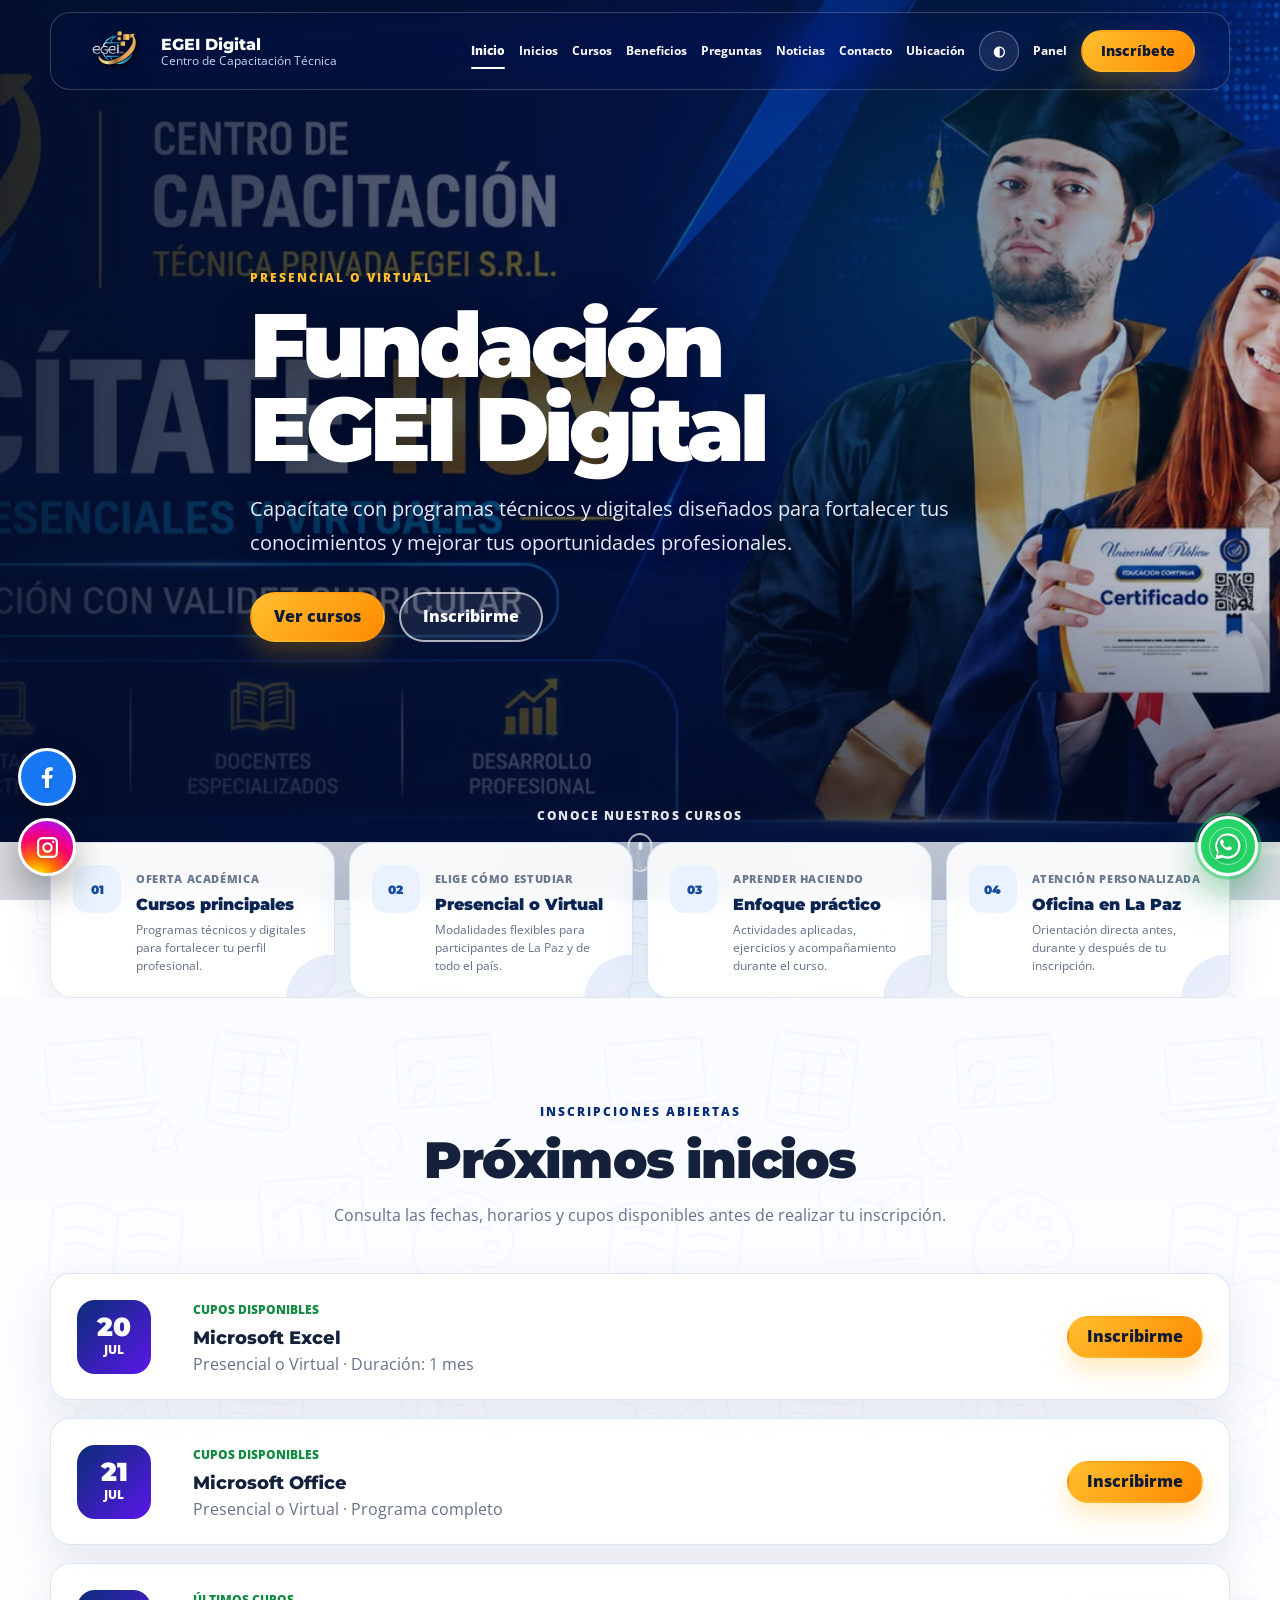
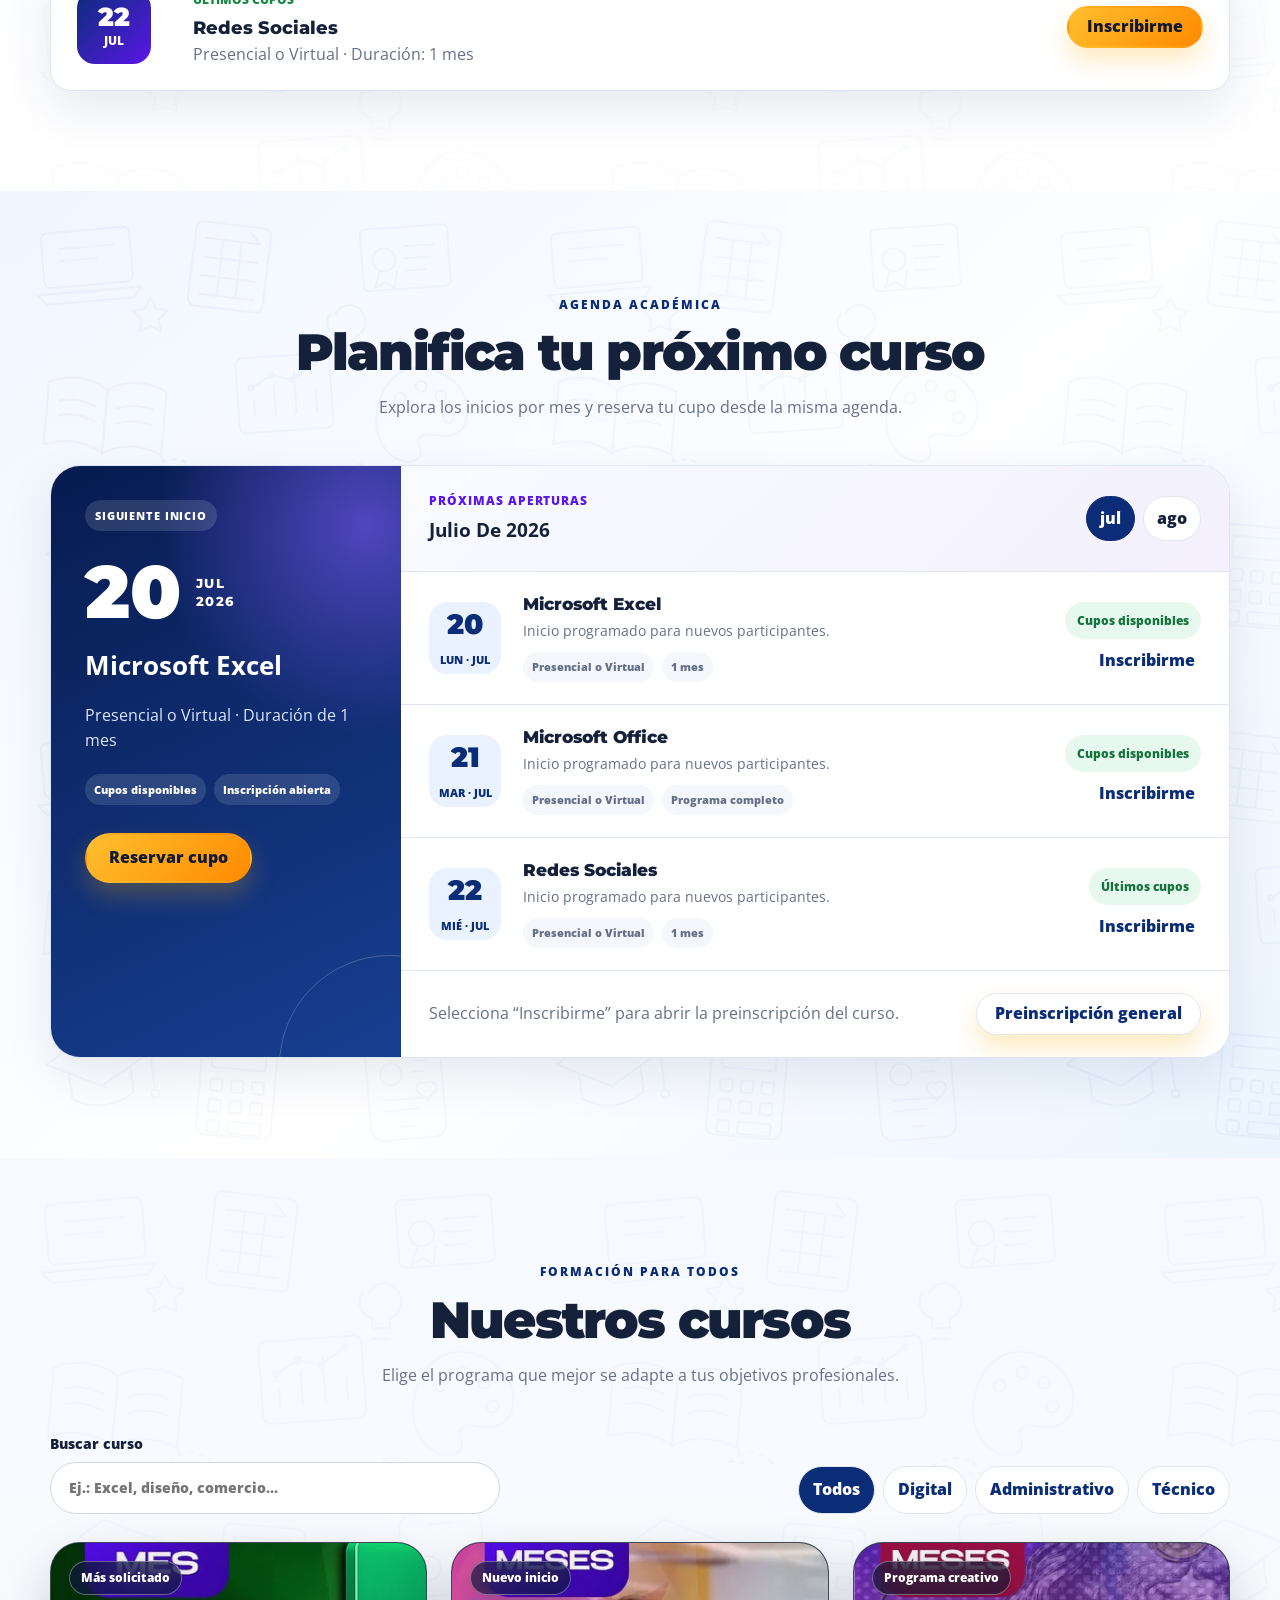
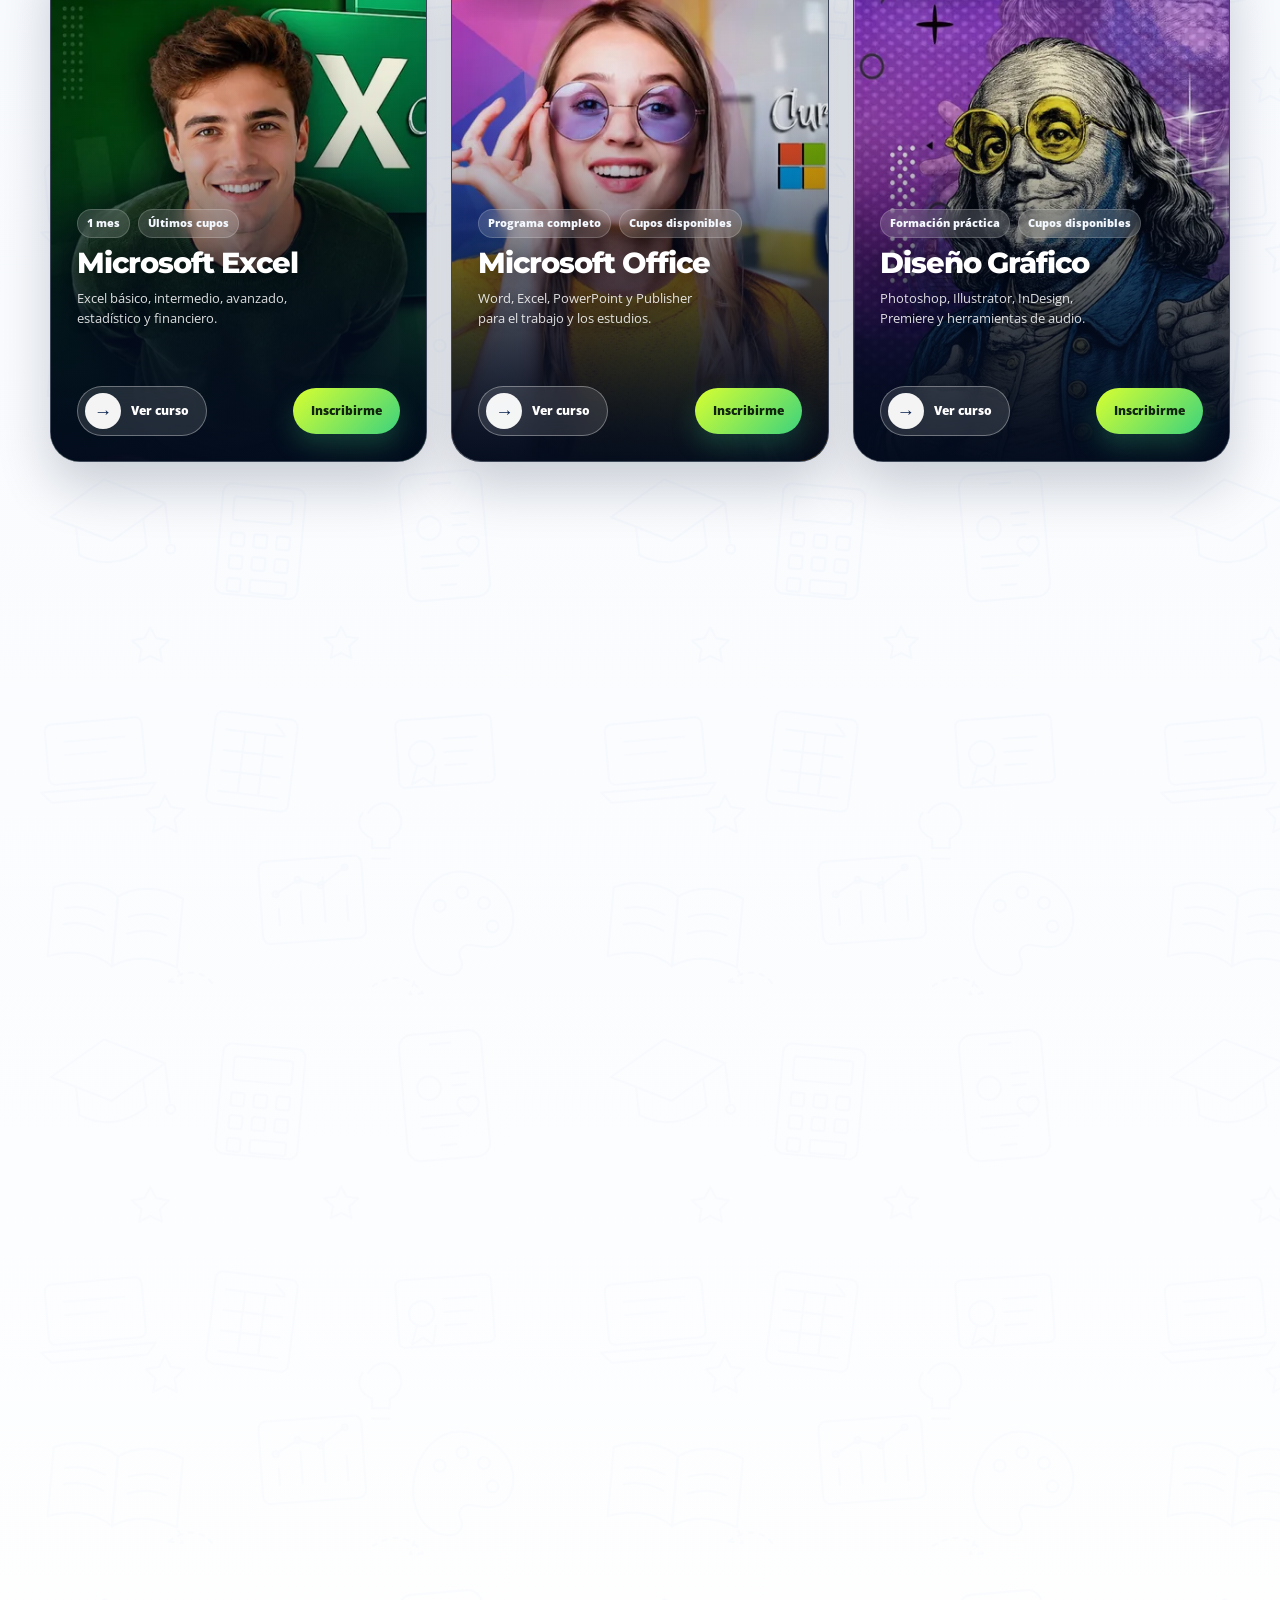
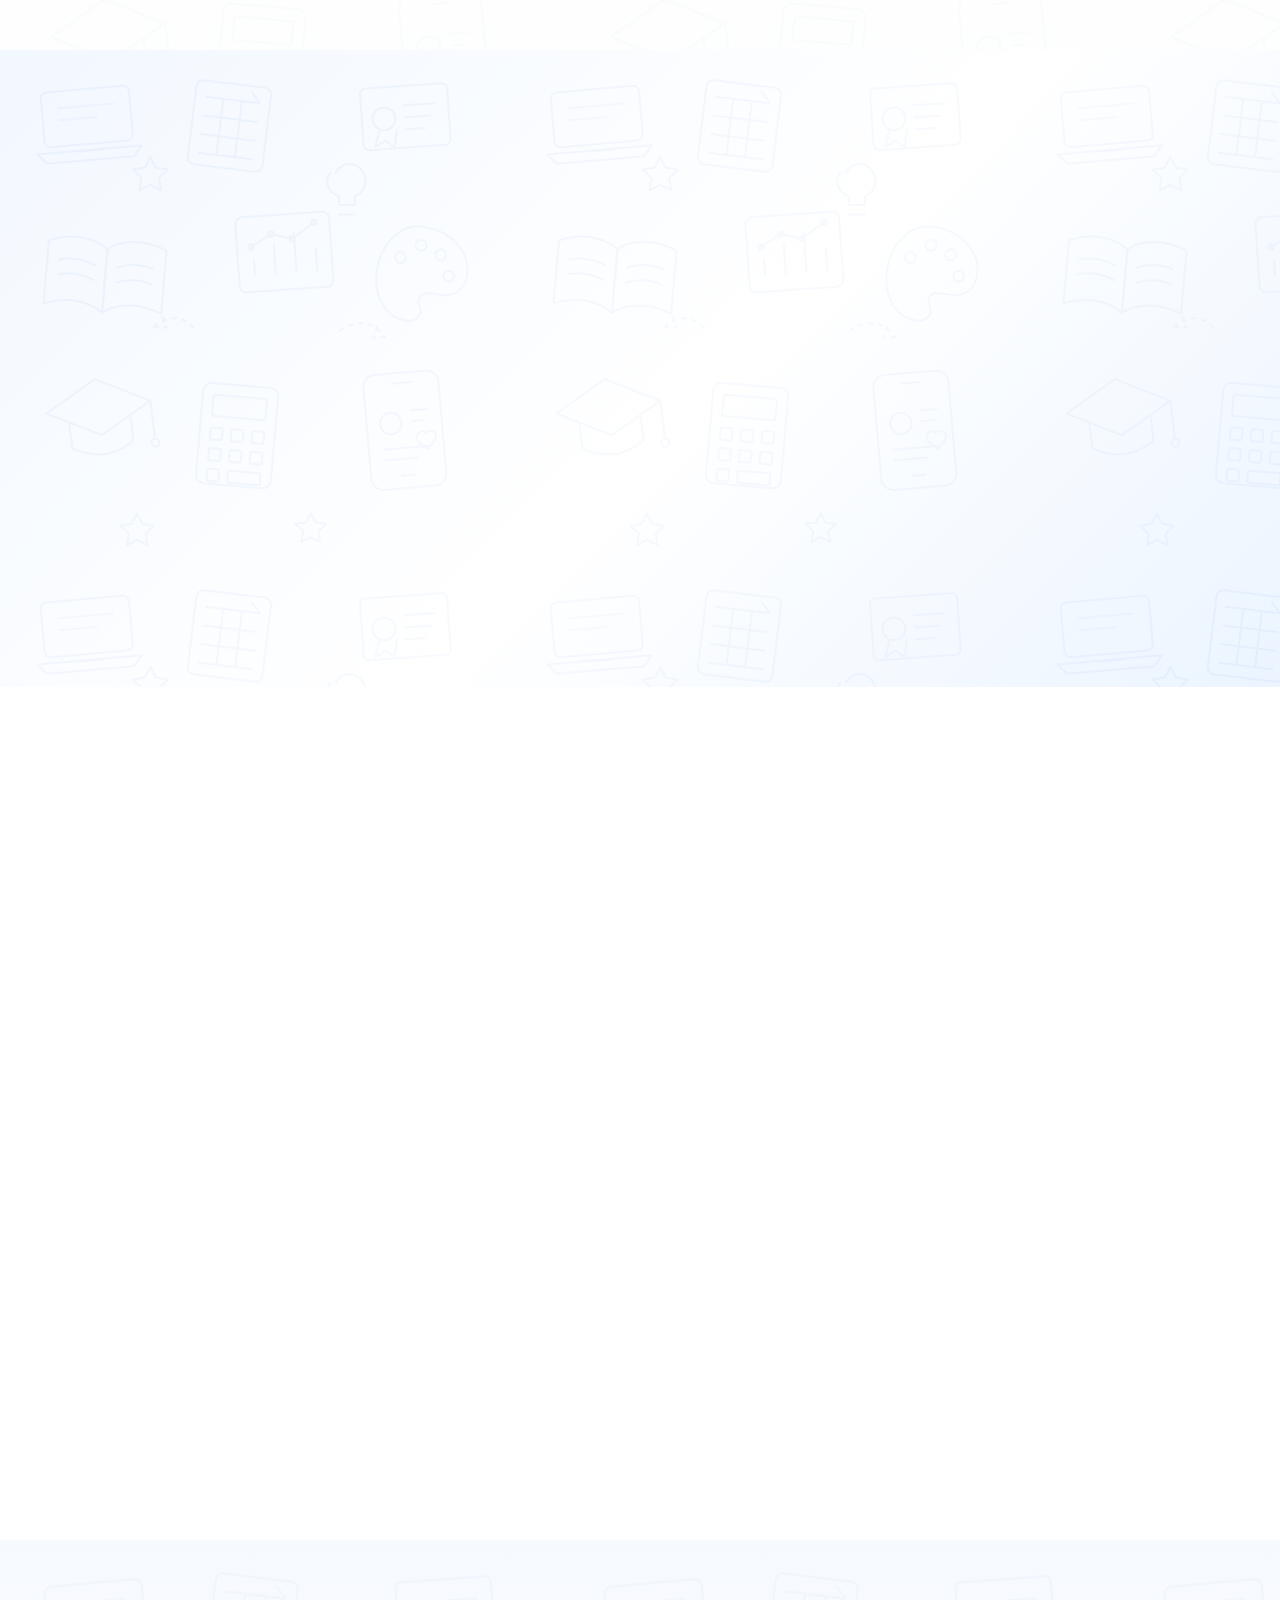
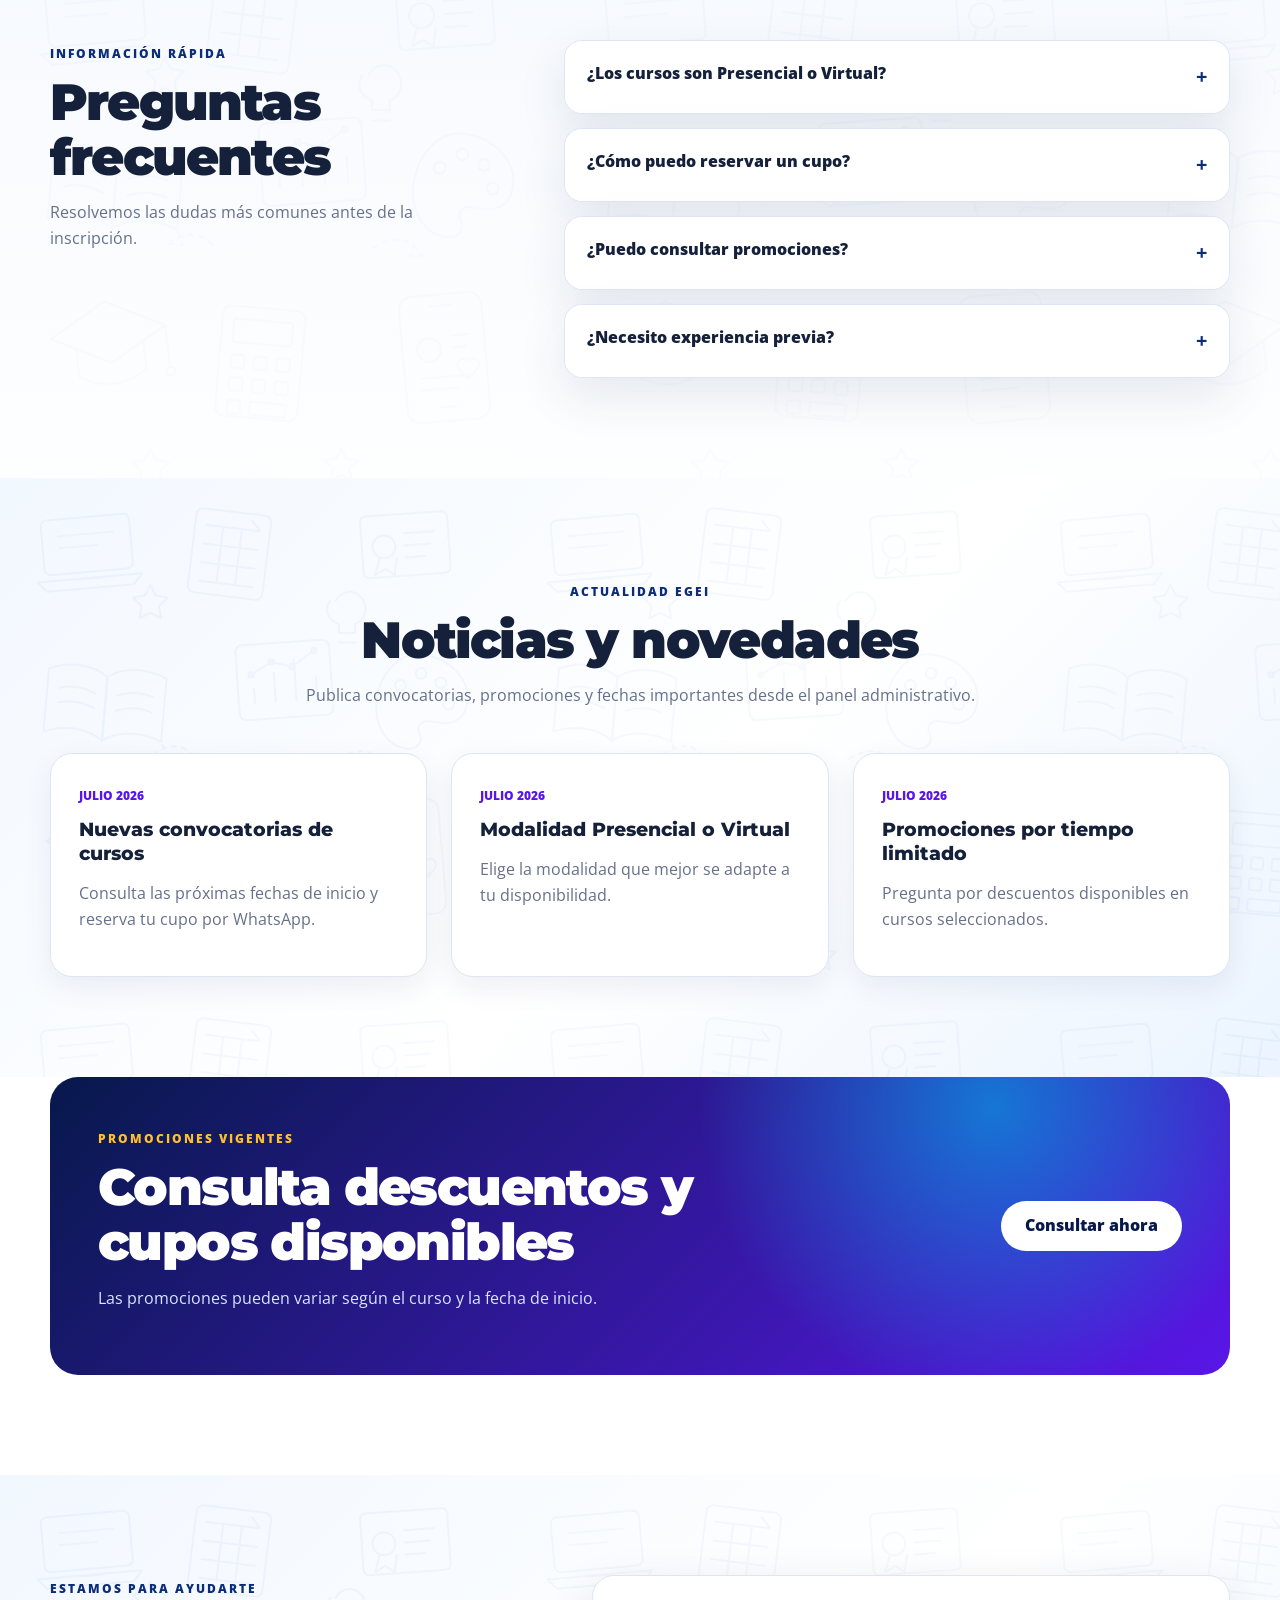
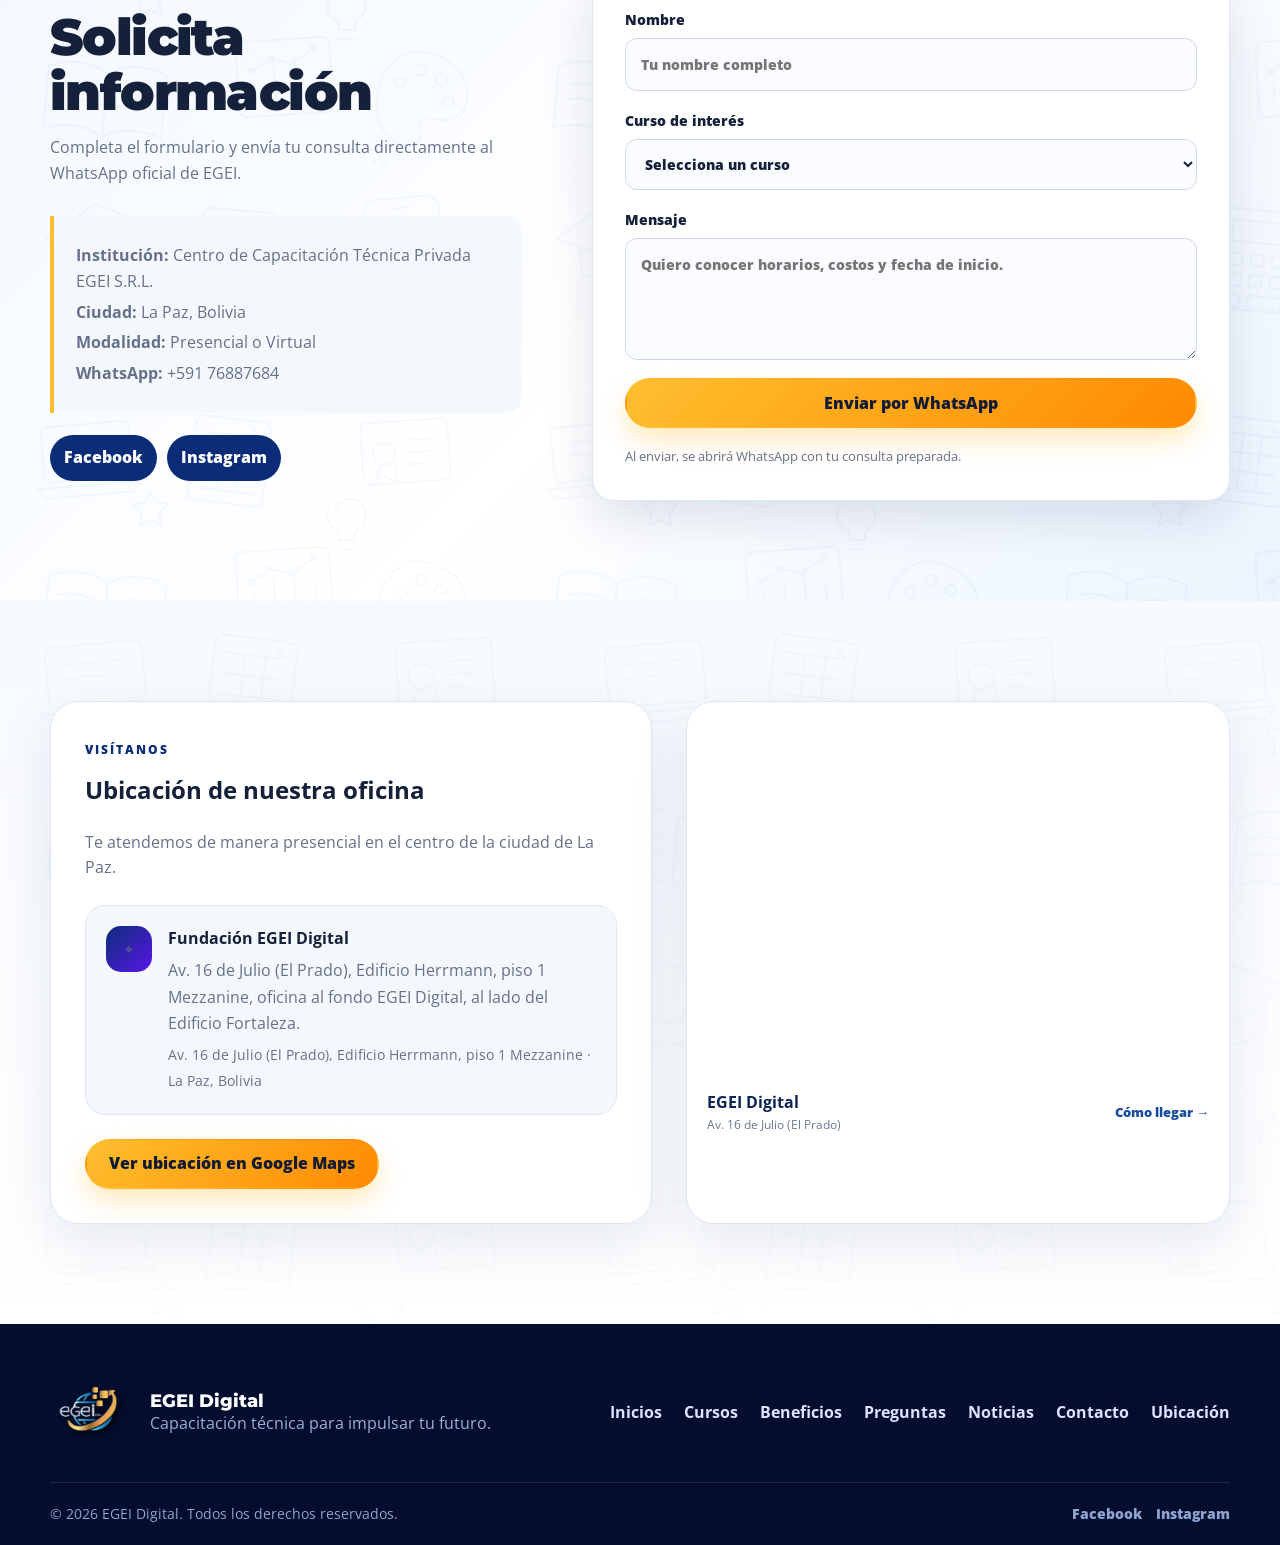
==== index.html @ ad363fad "Add files via upload" ====
<!DOCTYPE html>

<html lang="es">
<head>
<meta charset="utf-8"/>
<meta content="width=device-width, initial-scale=1" name="viewport"/>
<meta content="Cursos presenciales y virtuales de Excel, Microsoft Office, Diseño Gráfico, Redes Sociales, Comercio Exterior, Ensamblaje y Secretariado en La Paz, Bolivia." name="description"/>
<meta content="#07194c" name="theme-color"/>
<meta content="light dark" name="color-scheme"/>
<meta content="index,follow" name="robots"/>
<meta content="EGEI Digital | Centro de Capacitación" property="og:title"/>
<meta content="Capacitación técnica práctica para impulsar tu futuro profesional." property="og:description"/>
<meta content="website" property="og:type"/>
<meta content="assets/images/branding/banner-institucional.webp" property="og:image"/>
<title>EGEI Digital | Centro de Capacitación</title>
<link href="assets/images/branding/logo-egei.png" rel="icon"/>
<link href="https://fonts.googleapis.com" rel="preconnect"/>
<link crossorigin="" href="https://fonts.gstatic.com" rel="preconnect"/>
<link href="https://fonts.googleapis.com/css2?family=Montserrat:wght@500;600;700;800;900&amp;family=Open+Sans:wght@400;600;700&amp;display=swap" rel="stylesheet"/>
<link href="assets/css/style.css?v=67" rel="stylesheet"/>
<link href="assets/css/version-6.css" rel="stylesheet"/>
<script type="application/ld+json">
  {
    "@context":"https://schema.org",
    "@type":"EducationalOrganization",
    "name":"EGEI Digital",
    "alternateName":"Centro de Capacitación Técnica Privada EGEI S.R.L.",
    "address":{"@type":"PostalAddress","addressLocality":"La Paz","addressCountry":"BO"},
    "telephone":"+59176887684",
    "url":"https://egei-digital.github.io/egei-digital/"
  }
  </script>
</head>
<body>
<a class="skip-link" href="#contenido">Saltar al contenido</a>
<header class="site-header" id="inicio">
<nav aria-label="Navegación principal" class="navbar container">
<a aria-label="EGEI Digital, inicio" class="brand" href="#inicio">
<img alt="Logo EGEI" src="assets/images/branding/logo-egei.png"/>
<span><strong>EGEI Digital</strong><small>Centro de Capacitación Técnica</small></span>
</a>
<button aria-controls="menu-principal" aria-expanded="false" aria-label="Abrir menú" class="menu-toggle" type="button">
<span></span><span></span><span></span>
</button>
<div class="nav-links" id="menu-principal">
<a href="#inicio">Inicio</a>
<a href="#inicios">Inicios</a>
<a href="#cursos">Cursos</a>
<a href="#beneficios">Beneficios</a>
<a href="#preguntas">Preguntas</a>
<a href="#blog">Noticias</a>
<a href="#contacto">Contacto</a>
<a href="#ubicacion">Ubicación</a><button class="theme-toggle" id="theme-toggle" type="button">◐</button><a href="admin/login.html">Panel</a>
<a class="btn btn-small" data-enroll-open="" href="#preinscripcion">Inscríbete</a>
</div>
</nav>
</header>
<main id="contenido">
<section aria-label="Presentación principal" class="hero hero-video" id="inicio">
<video aria-hidden="true" autoplay="" class="hero-video-media" disablepictureinpicture="" loop="" muted="" playsinline="" poster="assets/images/branding/banner-institucional.webp" preload="auto">
<source src="assets/video/hero.mp4" type="video/mp4"/>
</video>
<div class="hero-video-overlay"></div>
<div aria-hidden="true" class="hero-video-glow"></div>
<div class="container hero-content hero-video-content reveal">
<span class="eyebrow">Presencial o Virtual</span>
<h1>Fundación EGEI Digital</h1>
<p>Capacítate con programas técnicos y digitales diseñados para fortalecer tus conocimientos y mejorar tus oportunidades profesionales.</p>
<div class="hero-actions">
<a class="btn" href="#cursos">Ver cursos</a>
<button class="btn btn-outline" data-enroll-open="" type="button">Inscribirme</button>
</div>
</div>
<a aria-label="Desplazarse a próximos inicios" class="hero-scroll" href="#inicios">
<span>Conoce nuestros cursos</span><i aria-hidden="true"></i>
</a>
</section>
<section aria-label="Información destacada" class="quick-info egei-pattern-band">
<div class="container quick-grid quick-grid-premium">
<article><span aria-hidden="true" class="quick-icon">01</span><div><small>Oferta académica</small><strong>Cursos principales</strong><p>Programas técnicos y digitales para fortalecer tu perfil profesional.</p></div></article>
<article><span aria-hidden="true" class="quick-icon">02</span><div><small>Elige cómo estudiar</small><strong>Presencial o Virtual</strong><p>Modalidades flexibles para participantes de La Paz y de todo el país.</p></div></article>
<article><span aria-hidden="true" class="quick-icon">03</span><div><small>Aprender haciendo</small><strong>Enfoque práctico</strong><p>Actividades aplicadas, ejercicios y acompañamiento durante el curso.</p></div></article>
<article><span aria-hidden="true" class="quick-icon">04</span><div><small>Atención personalizada</small><strong>Oficina en La Paz</strong><p>Orientación directa antes, durante y después de tu inscripción.</p></div></article>
</div>
</section>
<section class="section upcoming-section egei-pattern-soft" id="inicios">
<div class="container">
<div class="section-heading reveal">
<span class="eyebrow dark">Inscripciones abiertas</span>
<h2>Próximos inicios</h2>
<p>Consulta las fechas, horarios y cupos disponibles antes de realizar tu inscripción.</p>
</div>
<div class="starts-grid">
<article class="start-card reveal">
<div class="start-date"><strong>20</strong><span>JUL</span></div>
<div><span class="status">Cupos disponibles</span><h3>Microsoft Excel</h3><p>Presencial o Virtual · Duración: 1 mes</p></div>
<button class="btn btn-small course-info" data-course="Microsoft Excel" data-enroll-open="" type="button">Inscribirme</button>
</article>
<article class="start-card reveal">
<div class="start-date"><strong>21</strong><span>JUL</span></div>
<div><span class="status">Cupos disponibles</span><h3>Microsoft Office</h3><p>Presencial o Virtual · Programa completo</p></div>
<button class="btn btn-small course-info" data-course="Microsoft Office" data-enroll-open="" type="button">Inscribirme</button>
</article>
<article class="start-card reveal">
<div class="start-date"><strong>22</strong><span>JUL</span></div>
<div><span class="status">Últimos cupos</span><h3>Redes Sociales</h3><p>Presencial o Virtual · Duración: 1 mes</p></div>
<button class="btn btn-small course-info" data-course="Redes Sociales" data-enroll-open="" type="button">Inscribirme</button>
</article>
</div>
</div>
</section>
<section class="section calendar-section calendar-premium egei-pattern-rich" id="calendario">
<div class="container">
<div class="section-heading reveal">
<span class="eyebrow dark">Agenda académica</span>
<h2>Planifica tu próximo curso</h2>
<p>Explora los inicios por mes y reserva tu cupo desde la misma agenda.</p>
</div>
<div class="agenda-shell reveal">
<aside class="agenda-spotlight">
<span class="agenda-spotlight-label">Siguiente inicio</span>
<div class="agenda-spotlight-date"><strong>20</strong><span>JUL<br/>2026</span></div>
<h3>Microsoft Excel</h3>
<p>Presencial o Virtual · Duración de 1 mes</p>
<div class="agenda-spotlight-tags"><span>Cupos disponibles</span><span>Inscripción abierta</span></div>
<button class="btn" data-course="Microsoft Excel" data-enroll-open="" type="button">Reservar cupo</button>
</aside>
<div class="agenda-calendar agenda-calendar-premium">
<div class="agenda-toolbar">
<div><span class="agenda-kicker">Próximas aperturas</span><h3 id="agenda-month-title">Julio 2026</h3></div>
<div aria-label="Seleccionar mes" class="agenda-months" id="agenda-months"></div>
</div>
<div aria-live="polite" class="agenda-list" id="agenda-list"></div>
<div class="agenda-footer"><p>Selecciona “Inscribirme” para abrir la preinscripción del curso.</p><button class="btn btn-small btn-outline-dark" data-enroll-open="" type="button">Preinscripción general</button></div>
</div>
</div>
</div>
</section>
<section class="section section-alt egei-pattern-soft" id="cursos">
<div class="container">
<div class="section-heading reveal">
<span class="eyebrow dark">Formación para todos</span>
<h2>Nuestros cursos</h2>
<p>Elige el programa que mejor se adapte a tus objetivos profesionales.</p>
</div>
<div class="course-tools reveal">
<label class="course-search">
<span>Buscar curso</span>
<input autocomplete="off" id="course-search" placeholder="Ej.: Excel, diseño, comercio..." type="search"/>
</label>
<div aria-label="Filtrar cursos" class="course-filters">
<button class="filter-btn active" data-filter="all">Todos</button>
<button class="filter-btn" data-filter="digital">Digital</button>
<button class="filter-btn" data-filter="administrativo">Administrativo</button>
<button class="filter-btn" data-filter="tecnico">Técnico</button>
</div>
</div>
<div class="courses-grid courses-grid-v6">
<article class="course-card course-card-v6 reveal course-story-card" data-category="digital">
<div class="course-media course-story-media"><img alt="Curso de Excel" loading="lazy" src="assets/images/cursos/excel.webp"/><span class="course-badge badge-popular">Más solicitado</span><span class="course-mode">Presencial o Virtual</span></div>
<div class="course-body course-story-content"><div class="course-meta"><span>1 mes</span><span>Últimos cupos</span></div><h3>Microsoft Excel</h3><p>Excel básico, intermedio, avanzado, estadístico y financiero.</p><div class="course-actions"><button class="btn btn-small btn-course-secondary course-info" data-course="Microsoft Excel" type="button">Ver curso</button><button class="btn btn-small" data-course="Microsoft Excel" data-enroll-open="" type="button">Inscribirme</button></div></div>
</article>
<article class="course-card course-card-v6 reveal course-story-card" data-category="digital">
<div class="course-media course-story-media"><img alt="Curso de Microsoft Office" loading="lazy" src="assets/images/cursos/office.webp"/><span class="course-badge badge-new">Nuevo inicio</span><span class="course-mode">Presencial o Virtual</span></div>
<div class="course-body course-story-content"><div class="course-meta"><span>Programa completo</span><span>Cupos disponibles</span></div><h3>Microsoft Office</h3><p>Word, Excel, PowerPoint y Publisher para el trabajo y los estudios.</p><div class="course-actions"><button class="btn btn-small btn-course-secondary course-info" data-course="Microsoft Office" type="button">Ver curso</button><button class="btn btn-small" data-course="Microsoft Office" data-enroll-open="" type="button">Inscribirme</button></div></div>
</article>
<article class="course-card course-card-v6 reveal course-story-card" data-category="digital">
<div class="course-media course-story-media"><img alt="Curso de Diseño Gráfico" loading="lazy" src="assets/images/cursos/diseno-grafico.webp"/><span class="course-badge">Programa creativo</span><span class="course-mode">Presencial o Virtual</span></div>
<div class="course-body course-story-content"><div class="course-meta"><span>Formación práctica</span><span>Cupos disponibles</span></div><h3>Diseño Gráfico</h3><p>Photoshop, Illustrator, InDesign, Premiere y herramientas de audio.</p><div class="course-actions"><button class="btn btn-small btn-course-secondary course-info" data-course="Diseño Gráfico" type="button">Ver curso</button><button class="btn btn-small" data-course="Diseño Gráfico" data-enroll-open="" type="button">Inscribirme</button></div></div>
</article>
<article class="course-card course-card-v6 reveal course-story-card" data-category="digital">
<div class="course-media course-story-media"><img alt="Curso de Redes Sociales" loading="lazy" src="assets/images/cursos/redes-sociales.webp"/><span class="course-badge badge-popular">Tendencia</span><span class="course-mode">Presencial o Virtual</span></div>
<div class="course-body course-story-content"><div class="course-meta"><span>1 mes</span><span>Inscripción abierta</span></div><h3>Redes Sociales</h3><p>Facebook Ads, WhatsApp Business, Canva y publicidad digital.</p><div class="course-actions"><button class="btn btn-small btn-course-secondary course-info" data-course="Redes Sociales" type="button">Ver curso</button><button class="btn btn-small" data-course="Redes Sociales" data-enroll-open="" type="button">Inscribirme</button></div></div>
</article>
<article class="course-card course-card-v6 reveal course-story-card" data-category="administrativo">
<div class="course-media course-story-media"><img alt="Curso de Comercio Exterior" loading="lazy" src="assets/images/cursos/comercio-exterior.webp"/><span class="course-badge">Gestión y aduanas</span><span class="course-mode">Presencial o Virtual</span></div>
<div class="course-body course-story-content"><div class="course-meta"><span>Especialización</span><span>Cupos disponibles</span></div><h3>Comercio Exterior</h3><p>Importaciones, gestión aduanera, clasificación arancelaria e Incoterms.</p><div class="course-actions"><button class="btn btn-small btn-course-secondary course-info" data-course="Comercio Exterior" type="button">Ver curso</button><button class="btn btn-small" data-course="Comercio Exterior" data-enroll-open="" type="button">Inscribirme</button></div></div>
</article>
<article class="course-card course-card-v6 reveal course-story-card" data-category="tecnico">
<div class="course-media course-story-media"><img alt="Curso de Ensamblaje de Computadoras" loading="lazy" src="assets/images/cursos/ensamblaje.webp"/><span class="course-badge badge-new">Práctico</span><span class="course-mode">Presencial o Virtual</span></div>
<div class="course-body course-story-content"><div class="course-meta"><span>1 mes</span><span>Inscripción abierta</span></div><h3>Ensamblaje de Computadoras</h3><p>Hardware, instalación de software, optimización y mantenimiento.</p><div class="course-actions"><button class="btn btn-small btn-course-secondary course-info" data-course="Ensamblaje de Computadoras" type="button">Ver curso</button><button class="btn btn-small" data-course="Ensamblaje de Computadoras" data-enroll-open="" type="button">Inscribirme</button></div></div>
</article>
<article class="course-card course-card-v6 reveal course-story-card" data-category="administrativo">
<div class="course-media course-story-media"><img alt="Curso de Secretariado Comercial Administrativo" loading="lazy" src="assets/images/cursos/secretariado.webp"/><span class="course-badge">Área administrativa</span><span class="course-mode">Presencial o Virtual</span></div>
<div class="course-body course-story-content"><div class="course-meta"><span>1 mes</span><span>Cupos disponibles</span></div><h3>Secretariado Comercial</h3><p>Administración, marketing, comunicación y atención al cliente.</p><div class="course-actions"><button class="btn btn-small btn-course-secondary course-info" data-course="Secretariado Comercial Administrativo" type="button">Ver curso</button><button class="btn btn-small" data-course="Secretariado Comercial Administrativo" data-enroll-open="" type="button">Inscribirme</button></div></div>
</article>
</div>
<p class="empty-state" hidden="" id="empty-state">No encontramos cursos con esa búsqueda.</p>
</div>
</section>
<section class="section egei-pattern-rich" id="beneficios">
<div class="container">
<div class="section-heading reveal">
<span class="eyebrow dark">Por qué elegir EGEI</span>
<h2>Capacitación pensada para avanzar</h2>
</div>
<div class="benefits-grid">
<article class="reveal"><div class="icon">✓</div><h3>Formación práctica</h3><p>Aprende mediante actividades aplicadas a situaciones reales.</p></article>
<article class="reveal"><div class="icon">⌚</div><h3>Horarios flexibles</h3><p>Opciones pensadas para estudiantes, trabajadores y emprendedores.</p></article>
<article class="reveal"><div class="icon">▣</div><h3>Presencial o Virtual</h3><p>Elige la modalidad que se adapte mejor a tu disponibilidad.</p></article>
<article class="reveal"><div class="icon">★</div><h3>Atención personalizada</h3><p>Recibe orientación antes, durante y después de tu inscripción.</p></article>
</div>
</div>
</section>
<section class="section stats-section">
<div class="container stats-grid">
<article class="reveal"><strong class="counter" data-target="7">0</strong><span>Cursos principales</span></article>
<article class="reveal"><strong class="counter" data-target="2">0</strong><span>Modalidades</span></article>
<article class="reveal"><strong class="counter" data-target="100">0</strong><span>% enfoque práctico</span></article>
<article class="reveal"><strong class="counter" data-target="1">0</strong><span>Sede en La Paz</span></article>
</div>
</section>
<section class="section"><div class="container">
<div class="section-heading reveal"><span class="eyebrow dark">Plataforma EGEI</span><h2>Gestión moderna y centralizada</h2><p>Administra fechas, banners, noticias y preinscripciones desde un panel privado.</p></div>
<div class="platform-grid">
<article class="platform-card reveal"><h3>Calendario editable</h3><p>Actualiza próximos inicios y cupos.</p></article>
<article class="platform-card reveal"><h3>Banners</h3><p>Gestiona promociones destacadas.</p></article>
<article class="platform-card reveal"><h3>Preinscripciones</h3><p>Consulta solicitudes recibidas.</p></article>
<article class="platform-card reveal"><h3>Estadísticas</h3><p>Revisa actividad del sitio.</p></article>
</div></div></section>
<section class="section section-alt egei-pattern-soft" id="preguntas">
<div class="container faq-layout">
<div class="section-heading left reveal">
<span class="eyebrow dark">Información rápida</span>
<h2>Preguntas frecuentes</h2>
<p>Resolvemos las dudas más comunes antes de la inscripción.</p>
</div>
<div class="faq-list">
<article class="faq-item reveal">
<button aria-expanded="false" class="faq-question" type="button"><span>¿Los cursos son Presencial o Virtual?</span><b>+</b></button>
<div class="faq-answer"><p>Contamos con opciones modalidad Presencial o Virtual, según disponibilidad del curso.</p></div>
</article>
<article class="faq-item reveal">
<button aria-expanded="false" class="faq-question" type="button"><span>¿Cómo puedo reservar un cupo?</span><b>+</b></button>
<div class="faq-answer"><p>Completa el formulario o escríbenos por WhatsApp para recibir costos, horarios y requisitos de inscripción.</p></div>
</article>
<article class="faq-item reveal">
<button aria-expanded="false" class="faq-question" type="button"><span>¿Puedo consultar promociones?</span><b>+</b></button>
<div class="faq-answer"><p>Sí. Las promociones dependen del curso y la fecha de inicio. Confirma la oferta vigente antes de realizar el pago.</p></div>
</article>
<article class="faq-item reveal">
<button aria-expanded="false" class="faq-question" type="button"><span>¿Necesito experiencia previa?</span><b>+</b></button>
<div class="faq-answer"><p>La mayoría de los programas están dirigidos al público en general. Te orientaremos hacia el nivel adecuado.</p></div>
</article>
</div>
</div>
</section>
<section class="section egei-pattern-rich" id="blog">
<div class="container">
<div class="section-heading reveal">
<span class="eyebrow dark">Actualidad EGEI</span>
<h2>Noticias y novedades</h2>
<p>Publica convocatorias, promociones y fechas importantes desde el panel administrativo.</p>
</div>
<div class="blog-grid" id="blog-grid">
<article class="blog-card reveal">
<span class="blog-date">Julio 2026</span>
<h3>Nuevas convocatorias de cursos</h3>
<p>Consulta las próximas fechas de inicio y reserva tu cupo por WhatsApp.</p>
</article>
<article class="blog-card reveal">
<span class="blog-date">Julio 2026</span>
<h3>Modalidad Presencial o Virtual</h3>
<p>Elige la modalidad que mejor se adapte a tu disponibilidad.</p>
</article>
<article class="blog-card reveal">
<span class="blog-date">Julio 2026</span>
<h3>Promociones por tiempo limitado</h3>
<p>Pregunta por descuentos disponibles en cursos seleccionados.</p>
</article>
</div>
</div>
</section>
<section class="section promo-section">
<div class="container promo-card reveal">
<div>
<span class="eyebrow">Promociones vigentes</span>
<h2>Consulta descuentos y cupos disponibles</h2>
<p>Las promociones pueden variar según el curso y la fecha de inicio.</p>
</div>
<a class="btn btn-light" href="#contacto">Consultar ahora</a>
</div>
</section>
<section class="section egei-pattern-rich" id="contacto">
<div class="container contact-grid">
<div class="contact-copy reveal">
<span class="eyebrow dark">Estamos para ayudarte</span>
<h2>Solicita información</h2>
<p>Completa el formulario y envía tu consulta directamente al WhatsApp oficial de EGEI.</p>
<div class="contact-data">
<p><strong>Institución:</strong> Centro de Capacitación Técnica Privada EGEI S.R.L.</p>
<p><strong>Ciudad:</strong> La Paz, Bolivia</p>
<p><strong>Modalidad:</strong> Presencial o Virtual</p>
<p><strong>WhatsApp:</strong> +591 76887684</p>
</div>
<div aria-label="Redes sociales" class="social-links">
<a aria-label="Visitar Facebook de EGEI" data-social-link="facebook" href="#" rel="noopener noreferrer" target="_blank">Facebook</a>
<a aria-label="Visitar Instagram de EGEI" data-social-link="instagram" href="#" rel="noopener noreferrer" target="_blank">Instagram</a>
</div>
</div>
<form class="contact-form reveal" id="contact-form">
<label>Nombre
            <input id="nombre" name="nombre" placeholder="Tu nombre completo" required="" type="text"/>
</label>
<label>Curso de interés
            <select id="curso" name="curso" required="">
<option value="">Selecciona un curso</option>
<option>Microsoft Excel</option>
<option>Microsoft Office</option>
<option>Diseño Gráfico</option>
<option>Redes Sociales</option>
<option>Comercio Exterior</option>
<option>Ensamblaje de Computadoras</option>
<option>Secretariado Comercial Administrativo</option>
</select>
</label>
<label>Mensaje
            <textarea id="mensaje" name="mensaje" placeholder="Quiero conocer horarios, costos y fecha de inicio." rows="4"></textarea>
</label>
<button class="btn" type="submit">Enviar por WhatsApp</button>
<small>Al enviar, se abrirá WhatsApp con tu consulta preparada.</small>
</form>
</div>
</section>
<section class="section office-location egei-pattern-soft" id="ubicacion">
<div class="container office-location-grid">
<div class="office-location-copy reveal">
<span class="eyebrow dark">Visítanos</span>
<h2>Ubicación de nuestra oficina</h2>
<p>Te atendemos de manera presencial en el centro de la ciudad de La Paz.</p>
<div class="office-address-card">
<span aria-hidden="true" class="office-pin">⌖</span>
<div>
<strong>Fundación EGEI Digital</strong>
<p>Av. 16 de Julio (El Prado), Edificio Herrmann, piso 1 Mezzanine, oficina al fondo EGEI Digital, al lado del Edificio Fortaleza.</p>
<span>Av. 16 de Julio (El Prado), Edificio Herrmann, piso 1 Mezzanine · La Paz, Bolivia</span>
</div>
</div>
<a class="btn" href="https://maps.app.goo.gl/soqThEeTB7P6hYpK9" rel="noopener noreferrer" target="_blank">Ver ubicación en Google Maps</a>
</div>
<div aria-label="Mapa de ubicación de la oficina" class="office-map-card reveal">
<iframe loading="lazy" referrerpolicy="no-referrer-when-downgrade" src="https://www.google.com/maps?q=Av.%2016%20de%20Julio%20Edificio%20Herrmann%20La%20Paz%20Bolivia&amp;output=embed" title="Mapa de EGEI Digital en La Paz"></iframe>
<div class="office-map-caption"><div><strong>EGEI Digital</strong><span>Av. 16 de Julio (El Prado)</span></div><a href="https://maps.app.goo.gl/soqThEeTB7P6hYpK9" rel="noopener noreferrer" target="_blank">Cómo llegar →</a></div>
</div>
</div>
</section>
</main>
<footer class="footer">
<div class="container footer-grid">
<div class="footer-brand">
<img alt="Logo EGEI" src="assets/images/branding/logo-egei.png"/>
<div><strong>EGEI Digital</strong><span>Capacitación técnica para impulsar tu futuro.</span></div>
</div>
<div class="footer-links">
<a href="#inicios">Inicios</a>
<a href="#cursos">Cursos</a>
<a href="#beneficios">Beneficios</a>
<a href="#preguntas">Preguntas</a>
<a href="#blog">Noticias</a>
<a href="#contacto">Contacto</a>
<a href="#ubicacion">Ubicación</a>
</div>
</div>
<div class="container footer-bottom">
<span>© <span id="year"></span> EGEI Digital. Todos los derechos reservados.</span>
<span class="footer-social-mini"><a data-social-link="facebook" href="#" rel="noopener noreferrer" target="_blank">Facebook</a><a data-social-link="instagram" href="#" rel="noopener noreferrer" target="_blank">Instagram</a></span>
</div>
</footer>
<div aria-label="Redes sociales de EGEI Digital" class="social-float-stack">
<a aria-label="Abrir Facebook de EGEI Digital" class="social-float social-float-facebook" data-social-link="facebook" href="https://www.facebook.com/" rel="noopener noreferrer" target="_blank">
<svg aria-hidden="true" viewbox="0 0 24 24"><path d="M13.5 22v-9h3l.5-3.5h-3.5V7.3c0-1 .3-1.8 1.8-1.8H17V2.4c-.4-.1-1.5-.2-2.8-.2-2.8 0-4.7 1.7-4.7 4.8v2.5H6.5V13h3v9h4z" fill="currentColor"></path></svg>
<span>Facebook</span>
</a>
<a aria-label="Abrir Instagram de EGEI Digital" class="social-float social-float-instagram" data-social-link="instagram" href="https://www.instagram.com/" rel="noopener noreferrer" target="_blank">
<svg aria-hidden="true" viewbox="0 0 24 24"><path d="M7 2h10a5 5 0 0 1 5 5v10a5 5 0 0 1-5 5H7a5 5 0 0 1-5-5V7a5 5 0 0 1 5-5zm0 2a3 3 0 0 0-3 3v10a3 3 0 0 0 3 3h10a3 3 0 0 0 3-3V7a3 3 0 0 0-3-3H7zm10.5 1.5a1.25 1.25 0 1 1 0 2.5 1.25 1.25 0 0 1 0-2.5zM12 7a5 5 0 1 1 0 10 5 5 0 0 1 0-10zm0 2a3 3 0 1 0 0 6 3 3 0 0 0 0-6z" fill="currentColor"></path></svg>
<span>Instagram</span>
</a>
</div>
<a aria-label="Escribir a EGEI por WhatsApp" class="whatsapp-float whatsapp-float-v2" href="https://wa.me/59176887684?text=Hola%20EGEI%20Digital%2C%20deseo%20informaci%C3%B3n%20sobre%20sus%20cursos." rel="noopener noreferrer" target="_blank">
<span aria-hidden="true" class="wa-pulse"></span>
<svg aria-hidden="true" viewbox="0 0 32 32"><path d="M19.11 17.21c-.29-.15-1.7-.84-1.96-.94-.26-.1-.45-.15-.64.15-.19.29-.74.94-.91 1.13-.17.19-.33.22-.62.07-.29-.15-1.22-.45-2.33-1.44-.86-.77-1.44-1.72-1.61-2.01-.17-.29-.02-.45.13-.59.13-.13.29-.33.44-.5.15-.17.19-.29.29-.49.1-.19.05-.37-.02-.52-.07-.15-.64-1.55-.88-2.12-.23-.56-.47-.48-.64-.49h-.55c-.19 0-.5.07-.76.37-.26.29-1 1-1 2.44s1.03 2.82 1.18 3.01c.15.19 2.03 3.1 4.92 4.35.69.3 1.22.47 1.64.6.69.22 1.32.19 1.82.12.56-.08 1.7-.69 1.94-1.36.24-.67.24-1.24.17-1.36-.07-.12-.26-.19-.55-.34zM16.03 3.2A12.73 12.73 0 0 0 5.12 22.5L3.2 29.52l7.18-1.88a12.8 12.8 0 1 0 5.65-24.44zm0 23.25c-2.03 0-4.02-.55-5.75-1.59l-.41-.24-4.26 1.12 1.14-4.15-.27-.43a10.53 10.53 0 1 1 9.55 5.29z" fill="currentColor"></path></svg>
<span class="wa-tooltip">¿Necesitas información?</span>
</a>
<button aria-label="Volver arriba" class="back-to-top" type="button">↑</button>
<script src="assets/js/main.js?v=67"></script><script src="assets/js/v7.js"></script><script src="assets/js/version-6.js"></script>
<div aria-hidden="true" class="egei-enroll-modal" id="egei-enroll-modal">
<div aria-labelledby="egei-enroll-title" aria-modal="true" class="egei-enroll-card" role="dialog">
<button aria-label="Cerrar" class="egei-enroll-close" data-enroll-close="" type="button">×</button>
<div class="egei-enroll-copy">
<span class="eyebrow">Preinscripción rápida</span>
<h2 id="egei-enroll-title">Reserva tu cupo en EGEI Digital</h2>
<p>Completa tus datos y nuestro equipo se comunicará contigo para confirmar horarios, modalidad y promoción disponible.</p>
<div class="egei-enroll-points">
<span>✓ Presencial en La Paz</span>
<span>✓ Virtual a nivel nacional</span>
<span>✓ Respuesta por WhatsApp</span>
</div>
</div>
<form class="egei-enroll-form" id="egei-enroll-form">
<div class="egei-field-grid">
<label>Nombre completo<input autocomplete="name" name="name" placeholder="Escribe tu nombre" required=""/></label>
<label>Celular<input autocomplete="tel" inputmode="tel" name="phone" placeholder="Ej.: 76887684" required=""/></label>
<label>Correo electrónico<input autocomplete="email" name="email" placeholder="correo@ejemplo.com" type="email"/></label>
<label>Curso
          <select id="egei-course-select" name="course" required="">
<option value="">Selecciona un curso</option>
</select>
</label>
<label>Modalidad
          <select name="modality" required="">
<option value="">Selecciona</option>
<option>Presencial</option>
<option>Virtual</option>
</select>
</label>
<label>Horario
          <select name="schedule">
<option value="">Por confirmar</option>
<option>Mañana</option>
<option>Tarde</option>
<option>Noche</option>
</select>
</label>
<label class="full">Comentarios<textarea name="comments" placeholder="Indica el horario o curso que te interesa" rows="3"></textarea></label>
</div>
<button class="btn" type="submit">Enviar preinscripción directamente</button>
<div class="egei-form-status" id="egei-form-status" role="status"></div>
</form>
</div>
</div>
<script src="assets/js/egei-data-service.js"></script>
<script src="assets/js/preinscripcion-v8.js?v=67"></script>
</body>
</html>
---- assets/css/style.css ----
:root{
  --navy:#07194c;
  --navy-2:#0b2d78;
  --blue:#00a9e8;
  --gold:#ffbf2f;
  --purple:#5a16e8;
  --green:#138a42;
  --white:#fff;
  --ink:#15213a;
  --muted:#65708a;
  --surface:#f4f7fc;
  --line:#dfe6f2;
  --shadow:0 18px 50px rgba(7,25,76,.12);
  --radius:22px;
  --container:1180px;
}
*{box-sizing:border-box}
html{scroll-behavior:smooth}
body{margin:0;font-family:"Open Sans",sans-serif;color:var(--ink);background:var(--white);line-height:1.6;overflow-x:hidden}
img{display:block;max-width:100%}
a{color:inherit;text-decoration:none}
button,input,select,textarea{font:inherit}
button{cursor:pointer}
.container{width:min(calc(100% - 32px),var(--container));margin-inline:auto}
.skip-link{position:fixed;left:16px;top:-60px;background:#fff;padding:12px;z-index:999}
.skip-link:focus{top:16px}

.site-header{position:sticky;top:0;z-index:50;background:rgba(4,16,53,.94);backdrop-filter:blur(14px);box-shadow:0 8px 30px rgba(0,0,0,.15)}
.navbar{min-height:78px;display:flex;align-items:center;justify-content:space-between;gap:24px}
.brand{display:flex;align-items:center;gap:12px;color:#fff}
.brand img{width:64px;height:52px;object-fit:contain}
.brand span{display:grid;line-height:1.2}
.brand strong{font:800 1rem Montserrat}
.brand small{color:#c6d5f4;font-size:.72rem}
.nav-links{display:flex;align-items:center;gap:22px;color:#fff;font-weight:700;font-size:.9rem}
.nav-links>a:not(.btn):hover{color:var(--gold)}
.menu-toggle{display:none;background:transparent;border:0;padding:10px}
.menu-toggle span{display:block;width:27px;height:3px;margin:5px;border-radius:4px;background:#fff}

.btn{display:inline-flex;justify-content:center;align-items:center;min-height:50px;padding:0 22px;border:2px solid transparent;border-radius:999px;background:linear-gradient(135deg,var(--gold),#ff8a00);color:#111a35;font-weight:900;box-shadow:0 12px 25px rgba(255,170,0,.25);transition:.2s}
.btn:hover{transform:translateY(-2px);box-shadow:0 16px 30px rgba(255,170,0,.34)}
.btn-small{min-height:42px;padding-inline:18px}
.btn-outline{color:#fff;background:rgba(255,255,255,.08);border-color:rgba(255,255,255,.65);box-shadow:none}
.btn-light{background:#fff;color:var(--navy);box-shadow:none}

.hero-slider{min-height:680px;position:relative;background:var(--navy)}
.hero-slide{position:absolute;inset:0;display:grid;align-items:center;opacity:0;visibility:hidden;transform:scale(1.01);transition:opacity .7s,visibility .7s,transform 1.2s}
.hero-slide.active{opacity:1;visibility:visible;transform:scale(1)}
.hero-image{position:absolute;inset:0;background-position:center;background-size:cover}
.hero-overlay{position:absolute;inset:0;background:linear-gradient(90deg,rgba(3,12,43,.97),rgba(3,12,43,.72) 46%,rgba(3,12,43,.16) 78%)}
.hero-overlay-green{background:linear-gradient(90deg,rgba(2,45,21,.97),rgba(3,55,29,.76) 48%,rgba(2,29,18,.22) 78%)}
.hero-overlay-blue{background:linear-gradient(90deg,rgba(3,24,72,.97),rgba(0,77,146,.74) 48%,rgba(0,63,125,.18) 78%)}
.hero-content{position:relative;z-index:2;color:#fff;padding-block:90px}
.hero h1,.hero h2{max-width:760px;margin:14px 0 20px;font:900 clamp(2.5rem,6vw,5.3rem)/.99 Montserrat;letter-spacing:-3px;text-wrap:balance}
.hero p{max-width:630px;font-size:clamp(1rem,2vw,1.22rem);color:#d9e5ff}
.eyebrow{display:inline-flex;text-transform:uppercase;letter-spacing:2px;font-weight:800;font-size:.78rem;color:var(--gold)}
.eyebrow.dark{color:var(--navy-2)}
.hero-actions{display:flex;flex-wrap:wrap;gap:14px;margin-top:32px}
.hero-controls{position:absolute;z-index:6;left:50%;bottom:28px;transform:translateX(-50%);display:flex;align-items:center;justify-content:center;gap:14px;pointer-events:none}
.hero-controls button{pointer-events:auto}
.hero-arrow{width:42px;height:42px;border:1px solid rgba(255,255,255,.5);border-radius:50%;background:rgba(4,16,53,.48);color:#fff;font-size:1.8rem}
.hero-dots{display:flex;gap:8px;padding:10px 13px;background:rgba(4,16,53,.46);border-radius:99px}
.hero-dot{width:10px;height:10px;border:0;border-radius:50%;background:rgba(255,255,255,.45)}
.hero-dot.active{width:28px;border-radius:99px;background:var(--gold)}

.quick-info{position:relative;z-index:3;margin-top:-40px}
.quick-grid{display:grid;grid-template-columns:repeat(4,1fr);background:#fff;border-radius:var(--radius);box-shadow:var(--shadow);overflow:hidden}
.quick-grid article{padding:24px;text-align:center;border-right:1px solid var(--line)}
.quick-grid article:last-child{border:0}
.quick-grid strong{display:block;font:900 1.6rem Montserrat;color:var(--navy-2)}
.quick-grid span{color:var(--muted);font-size:.9rem}

.section{padding:100px 0}
.section-alt{background:var(--surface)}
.section-heading{max-width:760px;margin:0 auto 44px;text-align:center}
.section-heading.left{margin:0;text-align:left}
.section-heading h2,.contact-copy h2,.promo-card h2{margin:8px 0 14px;font:900 clamp(2rem,4vw,3.4rem)/1.08 Montserrat;letter-spacing:-1.6px}
.section-heading p{color:var(--muted)}

.starts-grid{display:grid;gap:18px}
.start-card{display:grid;grid-template-columns:92px 1fr auto;align-items:center;gap:24px;padding:22px 26px;border:1px solid var(--line);border-radius:20px;background:#fff;box-shadow:0 9px 28px rgba(7,25,76,.07)}
.start-date{width:74px;height:74px;display:grid;place-items:center;align-content:center;border-radius:18px;color:#fff;background:linear-gradient(135deg,var(--navy-2),var(--purple))}
.start-date strong{font:900 1.65rem/1 Montserrat}
.start-date span{font-size:.74rem;font-weight:900}
.start-card h3{margin:4px 0 3px;font:800 1.15rem Montserrat}
.start-card p{margin:0;color:var(--muted)}
.status{color:var(--green);font-size:.76rem;font-weight:900;text-transform:uppercase}

.course-tools{display:flex;align-items:end;justify-content:space-between;gap:24px;margin-bottom:28px}
.course-search{display:grid;gap:7px;width:min(100%,450px);font-weight:800;font-size:.86rem}
.course-search input{width:100%;padding:14px 18px;border:1px solid #cfd8e8;border-radius:999px;background:#fff}
.course-filters{display:flex;flex-wrap:wrap;gap:8px}
.filter-btn{border:1px solid var(--line);background:#fff;color:var(--navy-2);font-weight:800;padding:10px 14px;border-radius:999px}
.filter-btn.active,.filter-btn:hover{background:var(--navy-2);color:#fff}
.courses-grid{display:grid;grid-template-columns:repeat(3,1fr);gap:26px}
.course-card{border-radius:var(--radius);overflow:hidden;background:#fff;border:1px solid var(--line);box-shadow:0 10px 30px rgba(12,35,85,.07);transition:.25s}
.course-card:hover{transform:translateY(-8px);box-shadow:var(--shadow)}
.course-card img{width:100%;aspect-ratio:1/1;object-fit:cover}
.course-body{padding:22px}
.course-body h3{margin:10px 0 8px;font:800 1.22rem Montserrat}
.course-body p{min-height:76px;color:var(--muted)}
.tag{display:inline-flex;padding:5px 10px;border-radius:99px;background:#e9f2ff;color:var(--navy-2);font-size:.75rem;font-weight:800}
.text-link{padding:0;border:0;background:transparent;color:var(--navy-2);font-weight:900}
.text-link:hover{color:var(--purple)}
.course-card.is-hidden{display:none}
.empty-state{text-align:center;color:var(--muted);font-weight:800}

.benefits-grid{display:grid;grid-template-columns:repeat(4,1fr);gap:22px}
.benefits-grid article{padding:30px 24px;background:#fff;border-radius:var(--radius);box-shadow:0 8px 25px rgba(7,25,76,.07)}
.icon{width:48px;height:48px;display:grid;place-items:center;border-radius:15px;color:#fff;background:linear-gradient(135deg,var(--navy-2),var(--blue));font-weight:900;font-size:1.2rem}
.benefits-grid h3{font:800 1.08rem Montserrat;margin:18px 0 8px}
.benefits-grid p{color:var(--muted);font-size:.94rem}

.stats-section{padding-top:0}
.stats-grid{display:grid;grid-template-columns:repeat(4,1fr);gap:18px}
.stats-grid article{padding:32px;border-radius:22px;text-align:center;color:#fff;background:linear-gradient(135deg,var(--navy),var(--navy-2));box-shadow:var(--shadow)}
.stats-grid strong{display:block;font:900 2.3rem Montserrat;color:var(--gold)}
.stats-grid span{color:#d5e3ff}

.faq-layout{display:grid;grid-template-columns:.8fr 1.2fr;gap:70px;align-items:start}
.faq-list{display:grid;gap:14px}
.faq-item{border:1px solid var(--line);border-radius:18px;background:#fff;overflow:hidden}
.faq-question{width:100%;display:flex;justify-content:space-between;gap:20px;padding:20px 22px;border:0;background:#fff;color:var(--ink);font-weight:900;text-align:left}
.faq-question b{font-size:1.25rem;color:var(--navy-2)}
.faq-answer{max-height:0;overflow:hidden;transition:max-height .3s ease}
.faq-answer p{margin:0;padding:0 22px 22px;color:var(--muted)}
.faq-item.open .faq-answer{max-height:180px}
.faq-item.open .faq-question b{transform:rotate(45deg)}

.promo-section{padding-top:0}
.promo-card{padding:48px;border-radius:28px;color:#fff;display:flex;align-items:center;justify-content:space-between;gap:32px;background:radial-gradient(circle at 80% 10%,rgba(0,169,232,.65),transparent 30%),linear-gradient(135deg,var(--navy),var(--purple))}
.promo-card>div{max-width:760px}
.promo-card p{color:#d8e6ff}

.contact-grid{display:grid;grid-template-columns:.85fr 1.15fr;gap:70px;align-items:start}
.contact-copy p{color:var(--muted)}
.contact-data{margin-top:30px;padding:22px;border-left:4px solid var(--gold);background:var(--surface);border-radius:0 16px 16px 0}
.contact-data p{margin:5px 0}
.social-links{display:flex;gap:10px;margin-top:22px}
.social-links a{padding:10px 14px;border-radius:999px;background:var(--navy-2);color:#fff;font-weight:800}
.contact-form{display:grid;gap:18px;padding:32px;border-radius:var(--radius);background:#fff;box-shadow:var(--shadow);border:1px solid var(--line)}
.contact-form label{display:grid;gap:7px;font-weight:800;font-size:.9rem}
.contact-form input,.contact-form select,.contact-form textarea{width:100%;padding:14px 15px;border-radius:12px;border:1px solid #cfd8e8;background:#fbfcff;color:var(--ink)}
.contact-form input:focus,.contact-form select:focus,.contact-form textarea:focus{outline:3px solid rgba(0,169,232,.18);border-color:var(--blue)}
.contact-form small{color:var(--muted)}

.footer{padding:56px 0 20px;color:#d8e6ff;background:#030d2e}
.footer-grid{display:flex;align-items:center;justify-content:space-between;gap:30px;padding-bottom:36px}
.footer-brand{display:flex;align-items:center;gap:16px}
.footer-brand img{width:84px}
.footer-brand div{display:grid}
.footer-brand strong{color:#fff;font:800 1.1rem Montserrat}
.footer-brand span{color:#9db0d6}
.footer-links{display:flex;flex-wrap:wrap;gap:22px;font-weight:700}
.footer-links a:hover{color:var(--gold)}
.footer-bottom{display:flex;justify-content:space-between;gap:20px;padding-top:20px;border-top:1px solid rgba(255,255,255,.12);color:#8fa5d0;font-size:.86rem}

.whatsapp-float{position:fixed;right:20px;bottom:78px;z-index:30;display:inline-flex;align-items:center;gap:9px;min-height:50px;padding:0 18px;border-radius:999px;color:#fff;background:#20b858;box-shadow:0 16px 36px rgba(13,135,65,.32);font-weight:900}
.back-to-top{position:fixed;right:20px;bottom:20px;z-index:20;width:46px;height:46px;border:0;border-radius:50%;background:var(--navy-2);color:#fff;box-shadow:var(--shadow);opacity:0;pointer-events:none;transform:translateY(10px);transition:.2s}
.back-to-top.visible{opacity:1;pointer-events:auto;transform:none}

.reveal{opacity:0;transform:translateY(24px);transition:opacity .7s ease,transform .7s ease}
.reveal.visible{opacity:1;transform:none}

@media(max-width:980px){
  .menu-toggle{display:block}
  .nav-links{display:none;position:absolute;top:78px;left:16px;right:16px;padding:22px;border-radius:18px;background:#07194c;box-shadow:var(--shadow);flex-direction:column;align-items:stretch}
  .nav-links.open{display:flex}
  .courses-grid{grid-template-columns:repeat(2,1fr)}
  .benefits-grid,.stats-grid{grid-template-columns:repeat(2,1fr)}
  .contact-grid,.faq-layout{grid-template-columns:1fr}
}
@media(max-width:680px){
  .brand small{display:none}
  .brand img{width:56px}
  .hero-slider{min-height:620px}
  .hero-image{background-position:62% center}
  .hero-overlay{background:linear-gradient(90deg,rgba(3,12,43,.97),rgba(3,12,43,.76))}
  .hero h1,.hero h2{letter-spacing:-1.7px}
  .quick-info{margin-top:0}
  .quick-grid{grid-template-columns:repeat(2,1fr);border-radius:0}
  .quick-grid article:nth-child(2){border-right:0}
  .section{padding:72px 0}
  .start-card{grid-template-columns:74px 1fr;padding:18px;gap:16px}
  .start-card .btn{grid-column:1/-1;width:100%}
  .course-tools{align-items:stretch;flex-direction:column}
  .courses-grid,.benefits-grid,.stats-grid{grid-template-columns:1fr}
  .course-body p{min-height:0}
  .promo-card{padding:32px 24px;flex-direction:column;align-items:flex-start}
  .contact-form{padding:23px}
  .footer-grid,.footer-bottom{flex-direction:column;align-items:flex-start}
  .whatsapp-float{right:14px;bottom:72px;padding:0;width:52px;justify-content:center}
  .whatsapp-float strong{display:none}
}

.blog-grid{display:grid;grid-template-columns:repeat(3,1fr);gap:24px}
.blog-card{padding:28px;border:1px solid var(--line);border-radius:var(--radius);background:#fff;box-shadow:0 10px 30px rgba(12,35,85,.07)}
.blog-card h3{font:800 1.2rem Montserrat;margin:10px 0}
.blog-card p{color:var(--muted)}
.blog-date{color:var(--purple);font-weight:900;font-size:.78rem;text-transform:uppercase}
.portal-shell{min-height:100vh;background:var(--surface)}
.portal-header{background:var(--navy);color:#fff;padding:18px 0}
.portal-header .container{display:flex;align-items:center;justify-content:space-between;gap:20px}
.portal-brand{display:flex;align-items:center;gap:12px;font:800 1rem Montserrat}
.portal-brand img{width:58px}
.portal-main{padding:50px 0}
.dashboard-grid{display:grid;grid-template-columns:repeat(3,1fr);gap:20px}
.metric-card,.panel-card{background:#fff;border:1px solid var(--line);border-radius:20px;padding:24px;box-shadow:0 10px 28px rgba(7,25,76,.07)}
.metric-card strong{display:block;font:900 2rem Montserrat;color:var(--navy-2)}
.admin-layout{display:grid;grid-template-columns:1fr 1fr;gap:24px;margin-top:24px}
.admin-form{display:grid;gap:14px}
.admin-form input,.admin-form select,.admin-form textarea{width:100%;padding:12px;border:1px solid var(--line);border-radius:12px}
.data-table{width:100%;border-collapse:collapse}
.data-table th,.data-table td{padding:12px;border-bottom:1px solid var(--line);text-align:left;font-size:.9rem}
.portal-note{padding:16px;border-left:4px solid var(--gold);background:#fff8df;border-radius:0 12px 12px 0}
@media(max-width:900px){.blog-grid,.dashboard-grid,.admin-layout{grid-template-columns:1fr}}

body.dark-mode{--white:#081127;--ink:#edf4ff;--muted:#aab8d5;--surface:#0d1933;--line:#253454;background:#081127;color:var(--ink)}
body.dark-mode .course-card,body.dark-mode .start-card,body.dark-mode .benefits-grid article,body.dark-mode .faq-item,body.dark-mode .faq-question,body.dark-mode .contact-form,body.dark-mode .blog-card,body.dark-mode .quick-grid{background:#101d38;color:var(--ink)}
.theme-toggle{width:40px;height:40px;border:1px solid rgba(255,255,255,.3);border-radius:50%;background:rgba(255,255,255,.08);color:#fff}
.admin-shell{display:grid;grid-template-columns:250px 1fr;min-height:100vh;background:var(--surface)}
.admin-sidebar{background:#06143f;color:#fff;padding:25px 18px}
.admin-nav{display:grid;gap:8px;margin-top:28px}
.admin-nav button,.admin-nav a{padding:12px;border:0;border-radius:12px;background:transparent;color:#fff;text-align:left;font-weight:800}
.admin-nav button.active,.admin-nav button:hover,.admin-nav a:hover{background:rgba(255,255,255,.12)}
.admin-main{padding:34px}.admin-section{display:none}.admin-section.active{display:block}
.admin-card-grid{display:grid;grid-template-columns:repeat(4,1fr);gap:18px}
.login-shell{min-height:100vh;display:grid;place-items:center;padding:24px;background:linear-gradient(135deg,#03103a,#1358d8)}
.login-card{width:min(100%,430px);padding:34px;border-radius:26px;background:#fff;box-shadow:0 30px 80px rgba(0,0,0,.3)}
.login-card img{width:95px;margin:auto}.login-card h1{text-align:center;color:#07194c}
.login-form{display:grid;gap:15px}.login-form input{padding:14px;border:1px solid #dfe6f2;border-radius:12px}
.platform-grid{display:grid;grid-template-columns:repeat(4,1fr);gap:20px}
.platform-card{padding:26px;border-radius:20px;background:#fff;border:1px solid var(--line);box-shadow:0 10px 28px rgba(7,25,76,.07)}
@media(max-width:900px){.admin-shell{grid-template-columns:1fr}.admin-card-grid,.platform-grid{grid-template-columns:repeat(2,1fr)}}
@media(max-width:600px){.admin-card-grid,.platform-grid{grid-template-columns:1fr}}

/* ===== Versión 8 · Módulo 3: Preinscripción integrada ===== */
.egei-enroll-modal{position:fixed;inset:0;display:none;place-items:center;padding:20px;background:rgba(4,12,30,.78);z-index:9999;backdrop-filter:blur(8px)}
.egei-enroll-modal.open{display:grid}
.egei-enroll-card{position:relative;display:grid;grid-template-columns:.82fr 1.18fr;width:min(980px,100%);max-height:94vh;overflow:auto;border-radius:26px;background:#fff;box-shadow:0 32px 90px rgba(0,0,0,.35)}
.egei-enroll-copy{padding:42px;background:linear-gradient(145deg,#071a48,#1557d5);color:#fff}
.egei-enroll-copy h2{margin:9px 0 13px;font-size:clamp(1.8rem,3vw,3rem);line-height:1.05}
.egei-enroll-copy p{color:#d9e6ff;line-height:1.65}
.egei-enroll-points{display:grid;gap:12px;margin-top:28px}.egei-enroll-points span{padding:12px 14px;border:1px solid rgba(255,255,255,.18);border-radius:13px;background:rgba(255,255,255,.08)}
.egei-enroll-form{padding:42px;color:#17233e}
.egei-field-grid{display:grid;grid-template-columns:repeat(2,1fr);gap:15px}
.egei-enroll-form label{display:grid;gap:7px;font-size:.78rem;font-weight:850}
.egei-enroll-form label.full{grid-column:1/-1}
.egei-enroll-form input,.egei-enroll-form select,.egei-enroll-form textarea{width:100%;padding:12px 13px;border:1px solid #dfe6f2;border-radius:11px;background:#f9fbff;color:#17233e;font:inherit}
.egei-consent{display:flex!important;grid-template-columns:auto 1fr!important;align-items:flex-start;gap:9px!important;margin:16px 0;color:#5e6d88;font-weight:600!important}
.egei-consent input{width:auto!important;margin-top:2px}
.egei-form-status{min-height:24px;margin-top:12px;font-size:.78rem;font-weight:850}.egei-form-status.success{color:#12805a}.egei-form-status.error{color:#b3261e}
.egei-enroll-close{position:absolute;right:16px;top:14px;z-index:2;width:38px;height:38px;border:0;border-radius:50%;background:#edf3ff;color:#102044;font-size:1.45rem;cursor:pointer}
body.dark .egei-enroll-card,body.dark-theme .egei-enroll-card{background:#101c31;color:#fff}
body.dark .egei-enroll-form,body.dark-theme .egei-enroll-form{color:#fff}
body.dark .egei-enroll-form input,body.dark .egei-enroll-form select,body.dark .egei-enroll-form textarea,
body.dark-theme .egei-enroll-form input,body.dark-theme .egei-enroll-form select,body.dark-theme .egei-enroll-form textarea{background:#0b1729;border-color:#2a3a55;color:#fff}
@media(max-width:760px){.egei-enroll-card{grid-template-columns:1fr}.egei-enroll-copy,.egei-enroll-form{padding:28px}.egei-field-grid{grid-template-columns:1fr}.egei-enroll-form label.full{grid-column:auto}}

/* ===== Versión 8 · Módulo 4: correcciones completas de contraste oscuro ===== */
body.dark,
body.dark-theme,
html[data-theme="dark"] body{
  --egei-dark-bg:#061126;
  --egei-dark-surface:#0d1a32;
  --egei-dark-surface-2:#12213d;
  --egei-dark-text:#f7f9ff;
  --egei-dark-muted:#c7d3ea;
  --egei-dark-border:#2a3d61;
  background:var(--egei-dark-bg)!important;
  color:var(--egei-dark-text)!important;
}
body.dark h1,body.dark h2,body.dark h3,body.dark h4,body.dark h5,body.dark h6,
body.dark-theme h1,body.dark-theme h2,body.dark-theme h3,body.dark-theme h4,body.dark-theme h5,body.dark-theme h6,
html[data-theme="dark"] body h1,html[data-theme="dark"] body h2,html[data-theme="dark"] body h3,
html[data-theme="dark"] body h4,html[data-theme="dark"] body h5,html[data-theme="dark"] body h6{
  color:var(--egei-dark-text)!important;
  text-shadow:none!important;
}
body.dark p,body.dark li,body.dark small,body.dark label,body.dark .muted,
body.dark-theme p,body.dark-theme li,body.dark-theme small,body.dark-theme label,body.dark-theme .muted,
html[data-theme="dark"] body p,html[data-theme="dark"] body li,html[data-theme="dark"] body small,
html[data-theme="dark"] body label,html[data-theme="dark"] body .muted{
  color:var(--egei-dark-muted)!important;
}
body.dark .eyebrow,body.dark .section-kicker,body.dark [class*="kicker"],
body.dark-theme .eyebrow,body.dark-theme .section-kicker,body.dark-theme [class*="kicker"],
html[data-theme="dark"] body .eyebrow,html[data-theme="dark"] body .section-kicker,
html[data-theme="dark"] body [class*="kicker"]{
  color:#76a9ff!important;
}
body.dark section,body.dark-theme section,html[data-theme="dark"] body section{
  color:var(--egei-dark-text);
}
body.dark .card,body.dark .course-card,body.dark .news-card,body.dark .stat-card,
body.dark-theme .card,body.dark-theme .course-card,body.dark-theme .news-card,body.dark-theme .stat-card,
html[data-theme="dark"] body .card,html[data-theme="dark"] body .course-card,
html[data-theme="dark"] body .news-card,html[data-theme="dark"] body .stat-card{
  background:var(--egei-dark-surface)!important;
  border-color:var(--egei-dark-border)!important;
  color:var(--egei-dark-text)!important;
}
body.dark input,body.dark select,body.dark textarea,
body.dark-theme input,body.dark-theme select,body.dark-theme textarea,
html[data-theme="dark"] body input,html[data-theme="dark"] body select,html[data-theme="dark"] body textarea{
  background:#09152a!important;
  color:#fff!important;
  border-color:#34486d!important;
}
body.dark input::placeholder,body.dark textarea::placeholder,
body.dark-theme input::placeholder,body.dark-theme textarea::placeholder,
html[data-theme="dark"] body input::placeholder,html[data-theme="dark"] body textarea::placeholder{
  color:#aebbd1!important;
  opacity:1!important;
}
body.dark .stats-strip,body.dark-theme .stats-strip,html[data-theme="dark"] body .stats-strip,
body.dark [class*="stats"],body.dark-theme [class*="stats"],html[data-theme="dark"] body [class*="stats"]{
  color:var(--egei-dark-text)!important;
}
body.dark .stats-strip strong,body.dark-theme .stats-strip strong,html[data-theme="dark"] body .stats-strip strong{
  color:#72a8ff!important;
}
body.dark .stats-strip span,body.dark-theme .stats-strip span,html[data-theme="dark"] body .stats-strip span{
  color:#d6e0f4!important;
}
body.dark .section-title,body.dark-theme .section-title,html[data-theme="dark"] body .section-title,
body.dark .section-subtitle,body.dark-theme .section-subtitle,html[data-theme="dark"] body .section-subtitle{
  color:var(--egei-dark-text)!important;
}
body.dark a:not(.btn),body.dark-theme a:not(.btn),html[data-theme="dark"] body a:not(.btn){
  color:#8bb7ff;
}

/* ===== Módulo 5 · Hero principal con video ===== */
.header{transition:background .35s ease,box-shadow .35s ease,backdrop-filter .35s ease}
.header.hero-transparent{background:linear-gradient(180deg,rgba(2,10,35,.76),rgba(2,10,35,.08));box-shadow:none;backdrop-filter:none}
.header.hero-scrolled{background:rgba(3,13,46,.93);box-shadow:0 10px 30px rgba(0,0,0,.18);backdrop-filter:blur(14px)}
.hero-video{position:relative;min-height:clamp(680px,100vh,920px);display:grid;align-items:center;overflow:hidden;background:#03102f}
.hero-video-media{position:absolute;inset:0;width:100%;height:100%;object-fit:cover;object-position:center;z-index:0}
.hero-video-overlay{position:absolute;inset:0;z-index:1;background:linear-gradient(90deg,rgba(2,10,38,.94) 0%,rgba(2,15,48,.79) 42%,rgba(2,16,46,.38) 70%,rgba(2,13,39,.48) 100%)}
.hero-video-glow{position:absolute;inset:0;z-index:1;pointer-events:none;background:radial-gradient(circle at 75% 28%,rgba(0,169,232,.20),transparent 30%),linear-gradient(180deg,transparent 65%,rgba(3,13,46,.72))}
.hero-video-content{position:relative;z-index:2;padding-top:150px;padding-bottom:145px}
.hero-video .hero-content h1{max-width:820px;font-size:clamp(3rem,7vw,6.5rem);text-shadow:0 8px 38px rgba(0,0,0,.35)}
.hero-video .hero-content p{max-width:700px;font-size:clamp(1rem,2vw,1.25rem);line-height:1.7;color:#e4edff;text-shadow:0 4px 20px rgba(0,0,0,.38)}
.hero-scroll{position:absolute;z-index:3;left:50%;bottom:28px;transform:translateX(-50%);display:grid;justify-items:center;gap:8px;color:#fff;font-size:.76rem;font-weight:800;letter-spacing:.12em;text-transform:uppercase;opacity:.88}
.hero-scroll i{display:block;width:25px;height:39px;border:2px solid rgba(255,255,255,.72);border-radius:999px;position:relative}
.hero-scroll i::after{content:"";position:absolute;left:50%;top:7px;width:4px;height:8px;border-radius:999px;background:#fff;transform:translateX(-50%);animation:egeiScroll 1.7s ease-in-out infinite}
@keyframes egeiScroll{0%{opacity:0;transform:translate(-50%,0)}30%{opacity:1}100%{opacity:0;transform:translate(-50%,14px)}}
@media(max-width:760px){
  .hero-video{min-height:760px}
  .hero-video-media{object-position:58% center}
  .hero-video-overlay{background:linear-gradient(90deg,rgba(2,10,38,.92),rgba(2,13,43,.70)),linear-gradient(180deg,transparent,rgba(2,10,38,.62))}
  .hero-video-content{padding-top:130px;padding-bottom:130px;text-align:center}
  .hero-video .hero-content h1{font-size:clamp(2.65rem,14vw,4.3rem);letter-spacing:-2px}
  .hero-video .hero-content p{margin-inline:auto}
  .hero-video .hero-actions{justify-content:center}
  .hero-scroll span{display:none}
}
@media(prefers-reduced-motion:reduce){.hero-video-media{display:none}.hero-scroll i::after{animation:none}}


/* ===== Módulo 5.1 · Calendario público ===== */
.calendar-section{background:linear-gradient(180deg,#f6f9ff,#fff)}
.egei-calendar-layout{display:grid;grid-template-columns:minmax(0,1.35fr) minmax(290px,.65fr);gap:24px;align-items:stretch}
.egei-calendar-card,.calendar-events-card{border:1px solid var(--line);border-radius:24px;background:var(--white);box-shadow:0 18px 45px rgba(23,55,112,.08)}
.egei-calendar-card{padding:24px}.calendar-events-card{padding:28px;display:flex;flex-direction:column}
.egei-calendar-header{display:flex;align-items:center;justify-content:space-between;gap:16px;margin-bottom:22px}.egei-calendar-header h3{margin:0;text-transform:capitalize}
.calendar-nav{display:grid;place-items:center;width:42px;height:42px;border:1px solid var(--line);border-radius:13px;background:var(--surface);color:var(--ink);font-size:1.55rem;cursor:pointer}
.calendar-weekdays,.calendar-days{display:grid;grid-template-columns:repeat(7,1fr);gap:8px}.calendar-weekdays{margin-bottom:8px}.calendar-weekdays span{text-align:center;color:var(--muted);font-size:.72rem;font-weight:900;text-transform:uppercase}
.calendar-day{position:relative;min-height:76px;padding:10px;border:1px solid transparent;border-radius:15px;background:#f7f9fd;color:var(--ink);text-align:left;font:inherit;cursor:default}.calendar-day.other-month{opacity:.38}.calendar-day.today{border-color:#1557d5}.calendar-day.has-event{cursor:pointer;background:#eaf2ff;border-color:#bfd4ff}.calendar-day.has-event:hover{transform:translateY(-2px);box-shadow:0 9px 20px rgba(21,87,213,.13)}
.calendar-day-number{font-weight:850}.calendar-dot{position:absolute;left:10px;bottom:10px;width:8px;height:8px;border-radius:50%;background:#1557d5}.calendar-day.selected{background:#1557d5;color:#fff;border-color:#1557d5}.calendar-day.selected .calendar-dot{background:#fff}
.calendar-events-card h3{margin:10px 0 18px}.calendar-event-list{display:grid;gap:12px;margin-bottom:22px;flex:1}.calendar-event{padding:15px;border:1px solid var(--line);border-radius:15px;background:var(--surface)}.calendar-event time{display:block;color:#1557d5;font-size:.72rem;font-weight:900;text-transform:uppercase}.calendar-event strong{display:block;margin:5px 0;color:var(--ink)}.calendar-event span{color:var(--muted);font-size:.78rem}.calendar-empty{color:var(--muted);line-height:1.6}
@media(max-width:860px){.egei-calendar-layout{grid-template-columns:1fr}.calendar-day{min-height:62px;padding:8px}.egei-calendar-card{padding:16px}.calendar-events-card{padding:22px}}
@media(max-width:520px){.calendar-weekdays,.calendar-days{gap:4px}.calendar-day{min-height:50px;border-radius:10px}.calendar-dot{left:8px;bottom:7px}.calendar-weekdays span{font-size:.62rem}}

/* ===== Módulo 5.1 · Contraste reforzado en modo oscuro público ===== */
body.dark-mode{--white:#0d1a32;--surface:#101f3a;--ink:#f7f9ff;--muted:#c4d0e5;--line:#2a3e61;background:#061126!important;color:#f7f9ff!important}
body.dark-mode .section-alt,body.dark-mode .calendar-section,body.dark-mode .upcoming-section,body.dark-mode .blog-section{background:#08152a!important}
body.dark-mode .section-heading h2,body.dark-mode .section-heading p,body.dark-mode .course-body h3,body.dark-mode .course-body p,
body.dark-mode .start-card h3,body.dark-mode .start-card p,body.dark-mode .benefits-grid h3,body.dark-mode .benefits-grid p,
body.dark-mode .faq-question,body.dark-mode .faq-answer p,body.dark-mode .blog-card h3,body.dark-mode .blog-card p,
body.dark-mode .contact-copy h2,body.dark-mode .contact-copy p,body.dark-mode .contact-copy strong,body.dark-mode .contact-copy span,
body.dark-mode .platform-card h3,body.dark-mode .platform-card p{color:#f3f7ff!important}
body.dark-mode .section-heading p,body.dark-mode .course-body p,body.dark-mode .start-card p,body.dark-mode .benefits-grid p,
body.dark-mode .faq-answer p,body.dark-mode .blog-card p,body.dark-mode .calendar-event span,body.dark-mode .calendar-empty{color:#c4d0e5!important}
body.dark-mode .course-card,body.dark-mode .start-card,body.dark-mode .benefits-grid article,body.dark-mode .faq-item,
body.dark-mode .blog-card,body.dark-mode .platform-card,body.dark-mode .egei-calendar-card,body.dark-mode .calendar-events-card,
body.dark-mode .contact-form{background:#0d1a32!important;border-color:#2a3e61!important;color:#f7f9ff!important}
body.dark-mode .calendar-day,body.dark-mode .calendar-event,body.dark-mode .calendar-nav,body.dark-mode .course-search input,
body.dark-mode .filter-btn{background:#101f3a!important;border-color:#30486f!important;color:#f7f9ff!important}
body.dark-mode .calendar-day.has-event{background:#15315c!important;border-color:#4779c8!important}.dark-mode .calendar-day.selected{background:#2b6bd8!important}
body.dark-mode .calendar-weekdays span,body.dark-mode .course-search span{color:#c4d0e5!important}
body.dark-mode .eyebrow.dark{color:#83b5ff!important}
body.dark-mode .text-link,body.dark-mode a:not(.btn):not(.hero-scroll){color:#8cb9ff}
body.dark-mode .tag{background:#17335d!important;color:#b9d5ff!important}
body.dark-mode .status{color:#89e0b7!important}
body.dark-mode .quick-grid{background:#0d1a32!important}.dark-mode .quick-grid strong{color:#fff!important}.dark-mode .quick-grid span{color:#c4d0e5!important}

/* Módulo 5.2: tarjetas rápidas, agenda y WhatsApp renovados */
.quick-grid-v2{overflow:visible;gap:14px;background:transparent;box-shadow:none}
.quick-grid-v2 article{display:flex;align-items:center;gap:14px;min-height:104px;padding:20px;border:1px solid var(--line);border-radius:20px;background:var(--white);box-shadow:0 12px 30px rgba(18,43,88,.08);text-align:left}
.quick-grid-v2 article+article{border-left:1px solid var(--line)}
.quick-grid-v2 .quick-icon{display:grid;place-items:center;flex:0 0 44px;width:44px;height:44px;border-radius:14px;background:linear-gradient(135deg,#eaf2ff,#f4efff);color:var(--navy-2);font-size:1.2rem;font-weight:900}
.quick-grid-v2 article div{display:grid;gap:4px}.quick-grid-v2 strong{font-size:1.12rem}.quick-grid-v2 span:last-child{font-size:.78rem;color:var(--muted);font-weight:750}

.agenda-calendar{border:1px solid var(--line);border-radius:28px;background:var(--white);box-shadow:0 20px 55px rgba(22,52,104,.1);overflow:hidden}
.agenda-toolbar{display:flex;align-items:center;justify-content:space-between;gap:24px;padding:26px 28px;border-bottom:1px solid var(--line);background:linear-gradient(135deg,#f8fbff,#f4f0ff)}
.agenda-kicker{display:block;margin-bottom:5px;color:var(--purple);font-size:.72rem;font-weight:900;text-transform:uppercase;letter-spacing:.08em}.agenda-toolbar h3{margin:0;text-transform:capitalize}
.agenda-months{display:flex;gap:8px;flex-wrap:wrap;justify-content:flex-end}.agenda-month-btn{padding:9px 13px;border:1px solid var(--line);border-radius:999px;background:#fff;color:var(--ink);font-weight:850;cursor:pointer}.agenda-month-btn.active{background:var(--navy-2);border-color:var(--navy-2);color:#fff}
.agenda-list{display:grid}.agenda-item{display:grid;grid-template-columns:86px 1fr auto;align-items:center;gap:22px;padding:22px 28px;border-bottom:1px solid var(--line);transition:.2s}.agenda-item:hover{background:#f8fbff}.agenda-date{display:grid;place-items:center;min-height:72px;border-radius:18px;background:#eaf2ff;color:var(--navy-2)}.agenda-date strong{font:900 1.75rem Montserrat}.agenda-date span{font-size:.7rem;font-weight:900;text-transform:uppercase}.agenda-copy h4{margin:0 0 6px;font:850 1.05rem Montserrat}.agenda-copy p{margin:0;color:var(--muted);font-size:.86rem}.agenda-meta{display:flex;gap:8px;flex-wrap:wrap;margin-top:10px}.agenda-meta span{padding:6px 9px;border-radius:999px;background:var(--surface);color:var(--muted);font-size:.7rem;font-weight:800}.agenda-status{padding:9px 12px;border-radius:999px;background:#e7f8ee;color:#15733d;font-size:.74rem;font-weight:900;white-space:nowrap}.agenda-footer{display:flex;align-items:center;justify-content:space-between;gap:20px;padding:22px 28px}.agenda-footer p{margin:0;color:var(--muted)}.agenda-empty{padding:38px 28px;color:var(--muted)}

.whatsapp-float-v2{right:22px;bottom:24px;width:60px;height:60px;min-height:60px;padding:0;justify-content:center;border:3px solid #fff;border-radius:50%;background:#25d366;box-shadow:0 16px 38px rgba(24,154,78,.35);transition:transform .2s ease,box-shadow .2s ease}.whatsapp-float-v2:hover{transform:translateY(-4px) scale(1.04);box-shadow:0 20px 46px rgba(24,154,78,.45)}.whatsapp-float-v2 svg{width:32px;height:32px}.wa-pulse{position:absolute;inset:-6px;border:2px solid rgba(37,211,102,.48);border-radius:50%;animation:waPulse 2s infinite}.wa-tooltip{position:absolute;right:72px;padding:10px 13px;border-radius:12px;background:#07194c;color:#fff;font-size:.76rem;font-weight:850;white-space:nowrap;opacity:0;transform:translateX(6px);pointer-events:none;transition:.2s}.whatsapp-float-v2:hover .wa-tooltip{opacity:1;transform:none}@keyframes waPulse{0%{transform:scale(.9);opacity:.8}70%{transform:scale(1.28);opacity:0}100%{opacity:0}}

body.dark-mode .quick-grid-v2 article,body.dark-mode .agenda-calendar{background:#0d1d35!important;border-color:#2d4569!important}body.dark-mode .quick-grid-v2 .quick-icon,body.dark-mode .agenda-date{background:#17355f!important;color:#dbe8ff!important}body.dark-mode .agenda-toolbar{background:linear-gradient(135deg,#10223d,#171f3b)!important;border-color:#2d4569!important}body.dark-mode .agenda-month-btn{background:#122844!important;color:#e8eef9!important;border-color:#395477!important}body.dark-mode .agenda-month-btn.active{background:#3474df!important;color:#fff!important}body.dark-mode .agenda-item{border-color:#2d4569!important}body.dark-mode .agenda-item:hover{background:#112742!important}body.dark-mode .agenda-copy h4,body.dark-mode .agenda-toolbar h3{color:#f4f7ff!important}body.dark-mode .agenda-copy p,body.dark-mode .agenda-footer p,body.dark-mode .quick-grid-v2 span:last-child{color:#c4d0e5!important}body.dark-mode .agenda-meta span{background:#142d4d!important;color:#cbd7ea!important}body.dark-mode .wa-tooltip{background:#eaf1ff;color:#07194c}
@media(max-width:760px){.agenda-toolbar,.agenda-footer{align-items:flex-start;flex-direction:column}.agenda-months{justify-content:flex-start}.agenda-item{grid-template-columns:70px 1fr}.agenda-status{grid-column:1/-1;justify-self:start}.agenda-date{min-height:64px}.quick-grid-v2{grid-template-columns:1fr 1fr}.whatsapp-float-v2{right:15px;bottom:18px}.wa-tooltip{display:none}}
@media(max-width:480px){.quick-grid-v2{grid-template-columns:1fr}.agenda-item{padding:18px}.agenda-toolbar,.agenda-footer{padding:22px}.agenda-month-btn{padding:8px 11px}}

/* Módulo 5.3: ubicación, bloque informativo y WhatsApp accesible */
.quick-grid-v2 article{min-width:0}
.quick-grid-v2 article div{min-width:0}
.quick-grid-v2 article strong{font-size:clamp(.9rem,1.4vw,1.08rem);line-height:1.2;overflow-wrap:anywhere}
.quick-grid-v2 article span:last-child{line-height:1.25}
.office-location{background:linear-gradient(180deg,var(--surface),var(--white))}
.office-location-grid{display:grid;grid-template-columns:1.05fr .95fr;gap:34px;align-items:stretch}
.office-location-copy,.office-map-card{border:1px solid var(--line);border-radius:28px;background:var(--white);box-shadow:0 20px 55px rgba(22,52,104,.1)}
.office-location-copy{padding:34px}.office-location-copy h2{margin-top:10px}.office-location-copy>p{color:var(--muted)}
.office-address-card{display:flex;gap:16px;align-items:flex-start;margin:24px 0;padding:20px;border-radius:20px;background:var(--surface);border:1px solid var(--line)}
.office-address-card strong{display:block;margin-bottom:6px}.office-address-card p{margin:0 0 6px;color:var(--muted);line-height:1.65}.office-address-card span{color:var(--muted);font-size:.85rem}
.office-pin{display:grid;place-items:center;flex:0 0 46px;width:46px;height:46px;border-radius:15px;background:linear-gradient(135deg,var(--navy-2),var(--purple));color:#fff;font-size:1.3rem}
.office-map-card{padding:18px;min-height:320px}.office-map-visual{position:relative;display:grid;place-content:center;text-align:center;height:100%;min-height:284px;padding:30px;border-radius:22px;overflow:hidden;background:linear-gradient(135deg,#dceaff,#f0e5ff)}
.office-map-visual:before,.office-map-visual:after{content:"";position:absolute;inset:auto;width:180%;height:2px;background:rgba(34,82,154,.15);transform:rotate(-18deg)}.office-map-visual:after{transform:rotate(24deg)}
.office-map-dot{position:relative;z-index:1;width:26px;height:26px;margin:0 auto 18px;border:7px solid #fff;border-radius:50%;background:#5c38d9;box-shadow:0 0 0 10px rgba(92,56,217,.15)}
.office-map-visual strong,.office-map-visual p,.office-map-visual small{position:relative;z-index:1}.office-map-visual p{margin:8px 0;color:#365174}.office-map-visual small{color:#566d8c;font-weight:800}
.whatsapp-float-v2{color:#fff!important;isolation:isolate;animation:waFloatMove 2.4s ease-in-out infinite;border-color:#fff!important;background:#25d366!important;box-shadow:0 0 0 4px rgba(37,211,102,.18),0 16px 38px rgba(24,154,78,.5)!important}
.whatsapp-float-v2 svg{position:relative;z-index:2;filter:drop-shadow(0 2px 2px rgba(0,0,0,.22))}
.whatsapp-float-v2 .wa-pulse{z-index:1}
@keyframes waFloatMove{0%,100%{transform:translateY(0) rotate(0)}25%{transform:translateY(-7px) rotate(-3deg)}50%{transform:translateY(-2px) rotate(0)}75%{transform:translateY(-7px) rotate(3deg)}}
.whatsapp-float-v2:hover{animation-play-state:paused;transform:translateY(-5px) scale(1.07)!important}
body.dark-mode .office-location{background:linear-gradient(180deg,#08182c,#0a1a30)!important}
body.dark-mode .office-location-copy,body.dark-mode .office-map-card{background:#0d1d35!important;border-color:#2d4569!important}
body.dark-mode .office-location-copy h2,body.dark-mode .office-address-card strong{color:#f4f7ff!important}
body.dark-mode .office-location-copy>p,body.dark-mode .office-address-card p,body.dark-mode .office-address-card span{color:#c4d0e5!important}
body.dark-mode .office-address-card{background:#122844!important;border-color:#395477!important}
body.dark-mode .office-map-visual{background:linear-gradient(135deg,#122b4d,#241d46)!important}
body.dark-mode .office-map-visual strong{color:#f4f7ff!important}body.dark-mode .office-map-visual p,body.dark-mode .office-map-visual small{color:#cbd7ea!important}
body.dark-mode .whatsapp-float-v2{color:#fff!important;background:#20c75a!important;border-color:#dfffea!important;box-shadow:0 0 0 5px rgba(37,211,102,.22),0 18px 44px rgba(0,0,0,.55)!important}
body.dark-mode .wa-pulse{border-color:rgba(83,255,142,.72)!important}
@media(max-width:840px){.office-location-grid{grid-template-columns:1fr}.office-map-card{min-height:260px}.office-map-visual{min-height:224px}}
@media(max-width:520px){.office-location-copy{padding:24px}.office-address-card{padding:16px}.quick-grid-v2 article strong{font-size:.95rem}}
@media(prefers-reduced-motion:reduce){.whatsapp-float-v2{animation:none}}


/* ===== Módulo 5.4 · Navegación transparente y preinscripción ===== */
.site-header{
  position:absolute;
  top:0;left:0;right:0;width:100%;
  background:transparent!important;
  box-shadow:none!important;
  backdrop-filter:none;
  transition:background .28s ease,box-shadow .28s ease,backdrop-filter .28s ease;
}
.site-header.scrolled{
  position:fixed;
  background:rgba(255,255,255,.92)!important;
  box-shadow:0 10px 30px rgba(9,24,55,.12)!important;
  backdrop-filter:blur(16px);
}
.site-header.scrolled .nav-links{color:#102044}
.site-header.scrolled .nav-links>a:not(.btn){color:#102044}
.site-header.scrolled .brand span,.site-header.scrolled .brand small{color:#102044}
.site-header.scrolled .menu-toggle span{background:#102044}
.site-header.scrolled .theme-toggle{border-color:rgba(16,32,68,.25);background:rgba(16,32,68,.08);color:#102044}
body.dark-mode .site-header.scrolled{background:rgba(6,17,38,.92)!important;box-shadow:0 10px 30px rgba(0,0,0,.28)!important}
body.dark-mode .site-header.scrolled .nav-links,body.dark-mode .site-header.scrolled .nav-links>a:not(.btn),body.dark-mode .site-header.scrolled .brand span,body.dark-mode .site-header.scrolled .brand small{color:#f4f7ff}
body.dark-mode .site-header.scrolled .menu-toggle span{background:#fff}
body.dark-mode .site-header.scrolled .theme-toggle{border-color:rgba(255,255,255,.28);background:rgba(255,255,255,.08);color:#fff}
@media(max-width:980px){
  .site-header .nav-links{background:rgba(6,20,63,.97);backdrop-filter:blur(15px)}
  .site-header.scrolled .nav-links{background:rgba(255,255,255,.98)}
  body.dark-mode .site-header.scrolled .nav-links{background:rgba(6,17,38,.98)}
}


/* Módulo 5 Premium — actualización integral */
.site-header{top:12px;width:min(1180px,calc(100% - 24px));margin:0 auto;border:1px solid rgba(255,255,255,.2);border-radius:20px;background:rgba(6,20,55,.36)!important;backdrop-filter:blur(20px) saturate(150%);box-shadow:0 12px 35px rgba(0,0,0,.12);transition:.3s ease}
.site-header.scrolled{top:8px;background:rgba(255,255,255,.88)!important;border-color:rgba(13,34,75,.12);box-shadow:0 14px 38px rgba(17,42,89,.14)}
body.dark-mode .site-header.scrolled{background:rgba(7,18,39,.9)!important;border-color:rgba(255,255,255,.12)}
.navbar{min-height:76px;padding-inline:18px}.nav-links{gap:14px}.nav-links>a:not(.btn){position:relative;font-size:.78rem}.nav-links>a:not(.btn)::after{content:"";position:absolute;left:50%;right:50%;bottom:-8px;height:2px;border-radius:4px;background:currentColor;transition:.2s}.nav-links>a:not(.btn):hover::after{left:0;right:0}
.hero-video{min-height:100svh}.hero-video-overlay{background:linear-gradient(90deg,rgba(4,15,44,.88) 0%,rgba(4,18,52,.6) 48%,rgba(4,20,58,.24) 100%)}.hero-video-content{max-width:780px}.hero-video-content h1{font-size:clamp(3rem,7vw,6.2rem);line-height:.94;letter-spacing:-.055em}.hero-video-content p{max-width:680px;font-size:clamp(1rem,1.8vw,1.22rem)}
.quick-info{position:relative;z-index:3;margin-top:-58px}.quick-grid-premium{display:grid;grid-template-columns:repeat(4,1fr);gap:14px;background:transparent;box-shadow:none;overflow:visible}.quick-grid-premium article{position:relative;display:grid;grid-template-columns:48px 1fr;gap:15px;padding:22px;border:1px solid rgba(26,54,103,.1);border-radius:22px;background:rgba(255,255,255,.92);backdrop-filter:blur(16px);box-shadow:0 18px 45px rgba(15,43,92,.12);text-align:left;overflow:hidden}.quick-grid-premium article::after{content:"";position:absolute;width:90px;height:90px;right:-42px;bottom:-48px;border-radius:50%;background:linear-gradient(135deg,rgba(49,112,223,.12),rgba(117,68,203,.09))}.quick-grid-premium .quick-icon{display:grid;place-items:center;width:48px;height:48px;border-radius:15px;background:#eaf2ff;color:#174c9f;font:900 .78rem Montserrat}.quick-grid-premium small{color:#6c7890;font-size:.67rem;font-weight:900;text-transform:uppercase;letter-spacing:.06em}.quick-grid-premium strong{margin:4px 0 7px;color:#0b2452;font-size:1rem;line-height:1.2}.quick-grid-premium p{margin:0;color:#64718a;font-size:.76rem;line-height:1.5}
.agenda-shell{display:grid;grid-template-columns:minmax(280px,.72fr) minmax(0,1.7fr);border:1px solid var(--line);border-radius:30px;background:var(--white);box-shadow:0 28px 70px rgba(17,46,99,.12);overflow:hidden}.agenda-spotlight{position:relative;padding:34px;color:#fff;background:radial-gradient(circle at 90% 10%,rgba(109,84,230,.7),transparent 34%),linear-gradient(155deg,#071b4f,#173f91);overflow:hidden}.agenda-spotlight::after{content:"";position:absolute;width:220px;height:220px;right:-100px;bottom:-120px;border:1px solid rgba(255,255,255,.2);border-radius:50%}.agenda-spotlight-label{display:inline-flex;padding:7px 10px;border-radius:999px;background:rgba(255,255,255,.13);font-size:.68rem;font-weight:900;text-transform:uppercase;letter-spacing:.08em}.agenda-spotlight-date{display:flex;align-items:center;gap:15px;margin:32px 0 22px}.agenda-spotlight-date strong{font:900 4.6rem/.8 Montserrat}.agenda-spotlight-date span{font:800 .8rem/1.4 Montserrat;letter-spacing:.1em}.agenda-spotlight h3{margin:0 0 10px;color:#fff;font-size:1.65rem}.agenda-spotlight p{color:#dbe7ff}.agenda-spotlight-tags{display:flex;gap:8px;flex-wrap:wrap;margin:20px 0 28px}.agenda-spotlight-tags span{padding:7px 9px;border-radius:999px;background:rgba(255,255,255,.12);font-size:.68rem;font-weight:800}.agenda-calendar-premium{border:0;border-radius:0;box-shadow:none}.agenda-item{grid-template-columns:72px 1fr auto}.agenda-actions{display:grid;justify-items:end;gap:8px}.agenda-enroll{border:0;background:transparent;color:var(--navy-2);font-weight:900;cursor:pointer}.agenda-enroll:hover{text-decoration:underline}.btn-outline-dark{border:1px solid var(--line);background:transparent;color:var(--navy-2)}
.office-map-card{min-height:430px;padding:0;overflow:hidden}.office-map-card iframe{width:100%;height:370px;border:0;display:block}.office-map-caption{display:flex;align-items:center;justify-content:space-between;gap:20px;padding:18px 20px;background:#fff}.office-map-caption div{display:grid}.office-map-caption strong{color:#0a2453}.office-map-caption span{color:#6a7890;font-size:.78rem}.office-map-caption a{color:#174c9f;font-weight:900;font-size:.82rem}
.whatsapp-float-v2{animation:waPremiumFloat 2.8s ease-in-out infinite,waPremiumGlow 2.8s ease-in-out infinite}.whatsapp-float-v2::after{content:"";position:absolute;inset:8px;border-radius:50%;border:1px solid rgba(255,255,255,.5)}@keyframes waPremiumFloat{0%,100%{transform:translateY(0) rotate(-2deg)}50%{transform:translateY(-10px) rotate(2deg)}}@keyframes waPremiumGlow{0%,100%{box-shadow:0 0 0 4px rgba(37,211,102,.16),0 15px 35px rgba(13,123,58,.36)}50%{box-shadow:0 0 0 10px rgba(37,211,102,.08),0 22px 48px rgba(13,123,58,.5)}}
body.dark-mode .quick-grid-premium article{background:rgba(12,29,54,.94);border-color:#2b456a}body.dark-mode .quick-grid-premium small,body.dark-mode .quick-grid-premium p{color:#b8c8df}body.dark-mode .quick-grid-premium strong{color:#f5f8ff}body.dark-mode .quick-grid-premium .quick-icon{background:#183963;color:#dce9ff}body.dark-mode .agenda-shell{background:#0d1d35;border-color:#2d4569}body.dark-mode .agenda-calendar-premium{background:#0d1d35!important}body.dark-mode .agenda-enroll{color:#82b2ff}body.dark-mode .btn-outline-dark{color:#edf4ff;border-color:#395477}body.dark-mode .office-map-caption{background:#0d1d35}body.dark-mode .office-map-caption strong{color:#f4f7ff}body.dark-mode .office-map-caption span{color:#c4d0e5}body.dark-mode .office-map-caption a{color:#8eb9ff}
@media(max-width:980px){.site-header{top:6px}.quick-grid-premium{grid-template-columns:1fr 1fr}.agenda-shell{grid-template-columns:1fr}.agenda-spotlight{display:grid;grid-template-columns:auto 1fr;column-gap:24px}.agenda-spotlight-label,.agenda-spotlight .btn,.agenda-spotlight-tags{grid-column:1/-1}.agenda-spotlight-date{margin:22px 0}.agenda-spotlight h3{align-self:end}}
@media(max-width:760px){.site-header{width:calc(100% - 12px);border-radius:16px}.hero-video-content h1{font-size:clamp(2.7rem,15vw,4.5rem)}.quick-info{margin-top:-32px}.quick-grid-premium{grid-template-columns:1fr}.quick-grid-premium article{grid-template-columns:44px 1fr}.agenda-spotlight{display:block}.agenda-item{grid-template-columns:62px 1fr}.agenda-actions{grid-column:1/-1;display:flex;align-items:center;justify-content:space-between;width:100%}.office-map-caption{align-items:flex-start;flex-direction:column}.office-map-card iframe{height:320px}}


/* ===== Módulo 5.5 · Patrón educativo adaptable ===== */
:root{--egei-pattern:url('../images/backgrounds/patron-educativo.webp')}
.pattern-section{position:relative;isolation:isolate;overflow:hidden}
.pattern-section::before{content:"";position:absolute;inset:0;z-index:-2;background-image:var(--egei-pattern);background-size:620px auto;background-repeat:repeat;opacity:.055;filter:grayscale(1) contrast(.88);pointer-events:none}
.pattern-section::after{content:"";position:absolute;inset:0;z-index:-1;background:linear-gradient(180deg,rgba(248,251,255,.94),rgba(255,255,255,.90));pointer-events:none}
body.dark-mode .pattern-section::before{opacity:.075;filter:grayscale(1) invert(1) brightness(1.25) contrast(.76)}
body.dark-mode .pattern-section::after{background:linear-gradient(180deg,rgba(7,18,39,.94),rgba(11,27,51,.91))}
.pattern-section .section-heading,.pattern-section .container{position:relative;z-index:1}
.social-links a{display:inline-flex;align-items:center;gap:8px;transition:transform .2s ease,box-shadow .2s ease,background .2s ease}
.social-links a:hover{transform:translateY(-3px);box-shadow:0 10px 25px rgba(18,54,110,.18)}
body.dark-mode .social-links a{background:#17365f!important;color:#f4f8ff!important;border:1px solid #36577f}
body.dark-mode .social-links a:hover{background:#1d477c!important;box-shadow:0 12px 28px rgba(0,0,0,.35)}
@media(max-width:760px){.pattern-section::before{background-size:460px auto;opacity:.045}}

/* ===== Módulo 5.6 · Patrón exclusivo EGEI Digital ===== */
:root{
  --egei-line-pattern:url('../images/backgrounds/patron-egei-digital.svg');
  --egei-pattern-ink:#0c4fc4;
  --egei-pattern-ink-dark:#7eb2ff;
}
.egei-pattern-soft,.egei-pattern-rich,.egei-pattern-band{position:relative;isolation:isolate;overflow:hidden}
.egei-pattern-soft::before,.egei-pattern-rich::before,.egei-pattern-band::before{
  content:"";position:absolute;inset:0;z-index:-2;pointer-events:none;
  background-color:var(--egei-pattern-ink);
  -webkit-mask-image:var(--egei-line-pattern);mask-image:var(--egei-line-pattern);
  -webkit-mask-size:560px 560px;mask-size:560px 560px;
  -webkit-mask-repeat:repeat;mask-repeat:repeat;
  opacity:.13;
}
.egei-pattern-soft::after,.egei-pattern-rich::after,.egei-pattern-band::after{content:"";position:absolute;inset:0;z-index:-1;pointer-events:none}
.egei-pattern-soft::after{background:linear-gradient(180deg,rgba(247,250,255,.78),rgba(255,255,255,.88))}
.egei-pattern-rich::before{opacity:.18;-webkit-mask-size:510px 510px;mask-size:510px 510px}
.egei-pattern-rich::after{background:linear-gradient(135deg,rgba(237,245,255,.72),rgba(255,255,255,.82) 55%,rgba(229,241,255,.76))}
.egei-pattern-band::before{opacity:.22;-webkit-mask-size:430px 430px;mask-size:430px 430px}
.egei-pattern-band::after{background:linear-gradient(90deg,rgba(255,255,255,.84),rgba(239,247,255,.72),rgba(255,255,255,.84))}
.egei-pattern-soft>.container,.egei-pattern-rich>.container,.egei-pattern-band>.container{position:relative;z-index:1}

/* Cards gain a translucent panel so the pattern is visible around them, not through text */
.egei-pattern-soft .course-card,.egei-pattern-rich .benefit-card,.egei-pattern-rich .news-card,
.egei-pattern-rich .contact-card,.egei-pattern-soft .faq-item,.egei-pattern-soft .start-card,
.egei-pattern-rich .agenda-shell,.egei-pattern-soft .location-card{
  background:rgba(255,255,255,.90);backdrop-filter:blur(8px);-webkit-backdrop-filter:blur(8px);
  border-color:rgba(45,101,194,.16);box-shadow:0 18px 48px rgba(16,48,96,.10)
}
.quick-grid-premium article{background:rgba(255,255,255,.88)!important;backdrop-filter:blur(9px);-webkit-backdrop-filter:blur(9px);border:1px solid rgba(35,91,180,.15)!important;box-shadow:0 16px 42px rgba(11,55,118,.10)!important}

body.dark-mode{--egei-pattern-ink-dark:#91bcff}
body.dark-mode .egei-pattern-soft::before,body.dark-mode .egei-pattern-rich::before,body.dark-mode .egei-pattern-band::before{background-color:var(--egei-pattern-ink-dark);opacity:.17}
body.dark-mode .egei-pattern-rich::before{opacity:.22}
body.dark-mode .egei-pattern-band::before{opacity:.24}
body.dark-mode .egei-pattern-soft::after{background:linear-gradient(180deg,rgba(7,17,35,.78),rgba(10,24,46,.88))}
body.dark-mode .egei-pattern-rich::after{background:linear-gradient(135deg,rgba(5,15,32,.72),rgba(10,26,51,.84) 55%,rgba(6,19,41,.78))}
body.dark-mode .egei-pattern-band::after{background:linear-gradient(90deg,rgba(7,18,38,.85),rgba(10,28,55,.72),rgba(7,18,38,.85))}
body.dark-mode .egei-pattern-soft .course-card,body.dark-mode .egei-pattern-rich .benefit-card,
body.dark-mode .egei-pattern-rich .news-card,body.dark-mode .egei-pattern-rich .contact-card,
body.dark-mode .egei-pattern-soft .faq-item,body.dark-mode .egei-pattern-soft .start-card,
body.dark-mode .egei-pattern-rich .agenda-shell,body.dark-mode .egei-pattern-soft .location-card,
body.dark-mode .quick-grid-premium article{
  background:rgba(9,24,49,.88)!important;border-color:rgba(142,188,255,.18)!important;
  box-shadow:0 20px 48px rgba(0,0,0,.30)!important
}
@media(max-width:760px){
  .egei-pattern-soft::before,.egei-pattern-rich::before{-webkit-mask-size:390px 390px;mask-size:390px 390px;opacity:.14}
  .egei-pattern-band::before{-webkit-mask-size:340px 340px;mask-size:340px 340px;opacity:.19}
}
@media(prefers-reduced-transparency:reduce){
  .egei-pattern-soft .course-card,.egei-pattern-rich .benefit-card,.egei-pattern-rich .news-card,
  .egei-pattern-rich .contact-card,.egei-pattern-soft .faq-item,.egei-pattern-soft .start-card,
  .egei-pattern-rich .agenda-shell,.egei-pattern-soft .location-card,.quick-grid-premium article{backdrop-filter:none;-webkit-backdrop-filter:none}
}


/* ===== Versión 6.6 · comunicación directa y redes flotantes ===== */
.egei-contact-notice{margin:2px 0 4px;padding:12px 14px;border:1px solid rgba(18,54,110,.14);border-radius:14px;background:rgba(238,245,255,.72);color:#40516a;font-size:.78rem;line-height:1.5}
body.dark-mode .egei-contact-notice{background:rgba(24,52,89,.7);border-color:#35577f;color:#dceaff}
.social-float-stack{position:fixed;right:22px;bottom:98px;z-index:31;display:flex;flex-direction:column;gap:12px;align-items:flex-end}
.social-float{position:relative;display:flex;align-items:center;justify-content:center;width:52px;height:52px;border:3px solid #fff;border-radius:50%;color:#fff!important;box-shadow:0 13px 30px rgba(10,28,65,.28);transition:transform .2s ease,box-shadow .2s ease;overflow:visible}
.social-float svg{width:25px;height:25px;filter:drop-shadow(0 2px 2px rgba(0,0,0,.18))}
.social-float span{position:absolute;right:64px;padding:8px 11px;border-radius:10px;background:#07194c;color:#fff;font-size:.74rem;font-weight:850;white-space:nowrap;opacity:0;transform:translateX(6px);pointer-events:none;transition:.2s}
.social-float:hover{transform:translateY(-4px) scale(1.05);box-shadow:0 18px 38px rgba(10,28,65,.38)}
.social-float:hover span{opacity:1;transform:none}
.social-float-facebook{background:#1877f2}
.social-float-instagram{background:radial-gradient(circle at 30% 110%,#ffd600 0 10%,#ff7a00 28%,#ff0169 58%,#d300c5 78%,#7638fa 100%)}
.social-float.social-link-pending{opacity:.72;cursor:pointer}
body.dark-mode .social-float{border-color:#eaf2ff;box-shadow:0 16px 36px rgba(0,0,0,.48)}
@media(max-width:760px){.social-float-stack{right:15px;bottom:88px;gap:9px}.social-float{width:46px;height:46px;border-width:2px}.social-float svg{width:22px;height:22px}.social-float span{display:none}}
@media(prefers-reduced-motion:reduce){.social-float{transition:none}}


/* V6.7: botones sociales flotantes siempre visibles */
.social-float-stack{position:fixed!important;left:18px!important;right:auto!important;bottom:24px!important;z-index:9999!important;display:flex!important;flex-direction:column!important;gap:12px!important;align-items:flex-start!important;visibility:visible!important;opacity:1!important}
.social-float{display:flex!important;width:58px!important;height:58px!important;opacity:1!important;visibility:visible!important;pointer-events:auto!important;border:3px solid #fff!important;box-shadow:0 14px 34px rgba(0,0,0,.30)!important}
.social-float span{left:68px!important;right:auto!important}
.social-float-facebook{background:#1877f2!important}
.social-float-instagram{background:radial-gradient(circle at 30% 110%,#ffd600 0 10%,#ff7a00 28%,#ff0169 58%,#d300c5 78%,#7638fa 100%)!important}
.social-float.social-link-pending{opacity:1!important;cursor:pointer!important}
@media(max-width:760px){.social-float-stack{left:12px!important;bottom:16px!important}.social-float{width:50px!important;height:50px!important}.social-float span{display:none!important}}

/* ===== Versión 6.9 · tarjetas de cursos tipo historia premium ===== */
.courses-grid-v6{grid-template-columns:repeat(3,minmax(0,1fr));gap:24px}
.course-story-card{position:relative;min-height:520px;border-radius:30px!important;overflow:hidden;background:#09152a!important;border:1px solid rgba(255,255,255,.22)!important;box-shadow:0 24px 54px rgba(4,18,46,.2)!important;isolation:isolate;transform:translateZ(0)}
.course-story-card:hover{transform:translateY(-9px) scale(1.012)!important;box-shadow:0 32px 70px rgba(4,18,46,.3)!important}
.course-story-card::after{content:"";position:absolute;inset:0;z-index:1;pointer-events:none;background:linear-gradient(180deg,rgba(3,12,31,.04) 18%,rgba(4,14,35,.18) 46%,rgba(3,12,29,.94) 100%)}
.course-story-media{position:absolute!important;inset:0!important;height:100%!important;overflow:hidden!important}
.course-story-media img{width:100%!important;height:100%!important;aspect-ratio:auto!important;object-fit:cover!important;transition:transform .65s cubic-bezier(.2,.7,.2,1),filter .4s ease}
.course-story-card:hover .course-story-media img{transform:scale(1.07);filter:saturate(1.08) contrast(1.03)}
.course-story-media .course-badge{top:18px!important;left:18px!important;z-index:3!important;background:rgba(8,22,48,.64)!important;color:#fff!important;border:1px solid rgba(255,255,255,.34)!important;backdrop-filter:blur(14px);-webkit-backdrop-filter:blur(14px);box-shadow:0 8px 24px rgba(0,0,0,.18)}
.course-story-media .course-mode{top:18px!important;right:18px!important;bottom:auto!important;z-index:3!important;background:rgba(255,255,255,.9)!important;color:#10284f!important;border:1px solid rgba(255,255,255,.72)!important;backdrop-filter:blur(12px);-webkit-backdrop-filter:blur(12px)}
.course-story-content{position:absolute!important;left:0;right:0;bottom:0;z-index:2!important;padding:34px 26px 25px!important;background:transparent!important;color:#fff!important}
.course-story-content .course-meta{margin-bottom:10px!important;gap:8px!important}
.course-story-content .course-meta span{padding:6px 10px;border-radius:999px;background:rgba(255,255,255,.14)!important;border:1px solid rgba(255,255,255,.18)!important;color:#f4f8ff!important;font-size:.67rem!important;backdrop-filter:blur(9px);-webkit-backdrop-filter:blur(9px)}
.course-story-content h3{margin:0 0 10px!important;color:#fff!important;font-size:clamp(1.55rem,2.3vw,2.15rem)!important;line-height:1.02!important;letter-spacing:-.035em!important;text-shadow:0 3px 16px rgba(0,0,0,.34)}
.course-story-content>p{margin:0 0 22px!important;max-width:33ch;color:rgba(255,255,255,.86)!important;font-size:.84rem!important;line-height:1.5!important;text-shadow:0 2px 12px rgba(0,0,0,.28)}
.course-story-content .course-actions{display:flex!important;align-items:center!important;justify-content:space-between!important;gap:12px!important}
.course-story-content .course-info{position:relative!important;display:inline-flex!important;align-items:center!important;gap:10px!important;min-height:48px!important;padding:6px 17px 6px 7px!important;border-radius:999px!important;border:1px solid rgba(255,255,255,.34)!important;background:rgba(255,255,255,.12)!important;color:#fff!important;backdrop-filter:blur(12px);-webkit-backdrop-filter:blur(12px);box-shadow:none!important}
.course-story-content .course-info::before{content:"→";display:grid;place-items:center;width:36px;height:36px;border-radius:50%;background:rgba(255,255,255,.95);color:#0b244e;font-size:1.15rem;font-weight:900;transition:transform .25s ease}
.course-story-content .course-info:hover{background:rgba(255,255,255,.2)!important;transform:none!important}
.course-story-content .course-info:hover::before{transform:translateX(3px) rotate(-8deg)}
.course-story-content [data-enroll-open]{min-height:46px!important;padding:0 18px!important;border-radius:999px!important;background:linear-gradient(135deg,#d9ff30,#3cd37d)!important;color:#10240f!important;border:0!important;font-weight:900!important;box-shadow:0 12px 26px rgba(61,210,126,.24)!important}
.course-story-content [data-enroll-open]:hover{transform:translateY(-2px)!important;box-shadow:0 16px 34px rgba(61,210,126,.34)!important}
body.dark-mode .egei-pattern-soft .course-story-card{background:#071326!important;border-color:rgba(255,255,255,.18)!important}
@media(max-width:1040px){.courses-grid-v6{grid-template-columns:repeat(2,minmax(0,1fr))}.course-story-card{min-height:500px}}
@media(max-width:640px){.courses-grid-v6{grid-template-columns:1fr;gap:18px}.course-story-card{min-height:510px;border-radius:26px!important}.course-story-content{padding:30px 21px 21px!important}.course-story-content .course-actions{align-items:stretch!important}.course-story-content .course-info,.course-story-content [data-enroll-open]{flex:1!important;justify-content:center!important;padding-inline:10px!important}.course-story-media .course-mode{font-size:.62rem!important;max-width:48%;text-align:center}}
@media(prefers-reduced-motion:reduce){.course-story-card,.course-story-media img,.course-story-content .course-info::before{transition:none!important}}
---- assets/css/version-6.css ----
/* EGEI Digital · Versión 6 Premium */
:root{--v6-blue:#0b4ed1;--v6-cyan:#38bdf8;--v6-ink:#071a3c;--v6-panel:rgba(255,255,255,.9)}
html{scroll-padding-top:108px}
body{overflow-x:hidden}
::selection{background:#bfd8ff;color:#071a3c}
.version-six-trust{position:relative;z-index:5;margin-top:-1px;background:#071a3c;color:#fff;border-bottom:1px solid rgba(255,255,255,.12)}
.version-six-trust-grid{display:grid;grid-template-columns:repeat(3,1fr);gap:0}
.version-six-trust-grid>span{display:grid;gap:4px;padding:19px 26px;border-right:1px solid rgba(255,255,255,.12)}
.version-six-trust-grid>span:last-child{border-right:0}
.version-six-trust strong{font:800 .86rem Montserrat;letter-spacing:.01em}.version-six-trust small{color:#c8d8f2;font-size:.72rem}
.hero-video-control{position:absolute;right:clamp(18px,4vw,60px);bottom:46px;z-index:4;display:flex;align-items:center;gap:10px;padding:10px 13px;border:1px solid rgba(255,255,255,.3);border-radius:999px;background:rgba(4,18,50,.44);backdrop-filter:blur(12px);color:#fff;cursor:pointer;transition:.2s ease}
.hero-video-control:hover{background:rgba(4,18,50,.72);transform:translateY(-2px)}.hero-video-control span{display:grid;place-items:center;width:24px;height:24px;border-radius:50%;background:rgba(255,255,255,.15);font-weight:900}.hero-video-control b{font-size:.7rem}
.site-header .brand img{filter:drop-shadow(0 5px 14px rgba(0,0,0,.18))}
.section-heading h2{letter-spacing:-.035em}.course-card,.start-card,.benefit-card,.news-card,.faq-item,.contact-form,.office-map-card{transition:transform .25s ease,box-shadow .25s ease,border-color .25s ease}
.course-card:hover,.start-card:hover,.benefit-card:hover,.news-card:hover{transform:translateY(-7px);box-shadow:0 24px 58px rgba(10,48,110,.16)!important;border-color:rgba(31,100,215,.28)!important}
.btn{position:relative;overflow:hidden;isolation:isolate}.btn::after{content:"";position:absolute;inset:0;z-index:-1;background:linear-gradient(110deg,transparent 20%,rgba(255,255,255,.26) 45%,transparent 70%);transform:translateX(-125%);transition:transform .55s ease}.btn:hover::after{transform:translateX(125%)}
.footer-social-mini{display:flex;gap:14px}.footer-social-mini a{color:inherit;text-decoration:none;font-weight:800}.footer-social-mini a:hover{text-decoration:underline}
.social-link-pending{opacity:.55;cursor:not-allowed}
body.dark-mode .version-six-trust{background:#050f21}.dark-mode ::selection{background:#295d9d;color:#fff}
body.dark-mode .hero-video-control{background:rgba(2,8,20,.68);border-color:rgba(255,255,255,.22)}
body.dark-mode .course-card:hover,body.dark-mode .start-card:hover,body.dark-mode .benefit-card:hover,body.dark-mode .news-card:hover{box-shadow:0 26px 60px rgba(0,0,0,.45)!important;border-color:rgba(126,178,255,.32)!important}
@media(max-width:760px){.version-six-trust-grid{grid-template-columns:1fr}.version-six-trust-grid>span{padding:13px 18px;border-right:0;border-bottom:1px solid rgba(255,255,255,.1)}.version-six-trust-grid>span:last-child{border-bottom:0}.hero-video-control{right:16px;bottom:88px}.hero-video-control b{display:none}}
@media(prefers-reduced-motion:reduce){html{scroll-behavior:auto}.course-card,.start-card,.benefit-card,.news-card,.btn,.hero-video-control{transition:none!important}.btn::after{display:none}}
.nav-links>a.is-active:not(.btn){font-weight:900}.nav-links>a.is-active:not(.btn)::after{left:0;right:0}

/* Versión 6 mejorada: video automático sin controles */
.hero-video-media{pointer-events:none}
.hero-video-control{display:none!important}

/* Cursos premium tipo plataforma educativa */
.courses-grid-v6{align-items:stretch}
.course-card-v6{position:relative;display:flex;flex-direction:column;overflow:hidden;border:1px solid rgba(14,56,125,.12);border-radius:24px;background:rgba(255,255,255,.94);box-shadow:0 14px 38px rgba(7,28,72,.09)}
.course-card-v6 .course-media{position:relative;overflow:hidden;aspect-ratio:16/10;background:#071a3c}
.course-card-v6 .course-media::after{content:"";position:absolute;inset:35% 0 0;background:linear-gradient(transparent,rgba(3,13,37,.78))}
.course-card-v6 .course-media img{width:100%;height:100%;object-fit:cover;transition:transform .5s ease,filter .5s ease}
.course-card-v6:hover .course-media img{transform:scale(1.07);filter:saturate(1.08)}
.course-badge,.course-mode{position:absolute;z-index:2;display:inline-flex;align-items:center;border-radius:999px;font-weight:900;box-shadow:0 8px 20px rgba(0,0,0,.16)}
.course-badge{top:14px;left:14px;padding:7px 11px;background:#fff;color:#071a3c;font-size:.72rem}
.course-badge.badge-popular{background:#ffb800}.course-badge.badge-new{background:#38bdf8}
.course-mode{right:14px;bottom:14px;padding:7px 10px;background:rgba(5,17,45,.8);backdrop-filter:blur(8px);color:#fff;font-size:.68rem;border:1px solid rgba(255,255,255,.22)}
.course-card-v6 .course-body{display:flex;flex:1;flex-direction:column;padding:22px}
.course-card-v6 .course-meta{display:flex;flex-wrap:wrap;gap:8px;margin-bottom:12px}
.course-card-v6 .course-meta span{padding:5px 9px;border-radius:999px;background:#edf4ff;color:#174c9e;font-size:.68rem;font-weight:800}
.course-card-v6 h3{margin:0 0 10px;font-size:1.28rem}.course-card-v6 p{margin:0 0 20px;color:#52617a}
.course-actions{display:grid;grid-template-columns:1fr 1fr;gap:10px;margin-top:auto}
.course-actions .btn{min-height:42px;padding:0 12px;font-size:.76rem}
.btn-course-secondary{background:transparent!important;color:#123b7a!important;border-color:#bfd2ee!important;box-shadow:none!important}
.btn-course-secondary:hover{background:#edf4ff!important;border-color:#7ca5dd!important}
body.dark-mode .course-card-v6{background:rgba(8,20,43,.94);border-color:rgba(137,180,255,.18)}
body.dark-mode .course-card-v6 p{color:#b8c7df}
body.dark-mode .course-card-v6 .course-meta span{background:#152d54;color:#d9e8ff}
body.dark-mode .btn-course-secondary{color:#dceaff!important;border-color:#31598e!important}
body.dark-mode .btn-course-secondary:hover{background:#142b4e!important}
@media(max-width:560px){.course-actions{grid-template-columns:1fr}.course-card-v6 .course-media{aspect-ratio:16/9}}
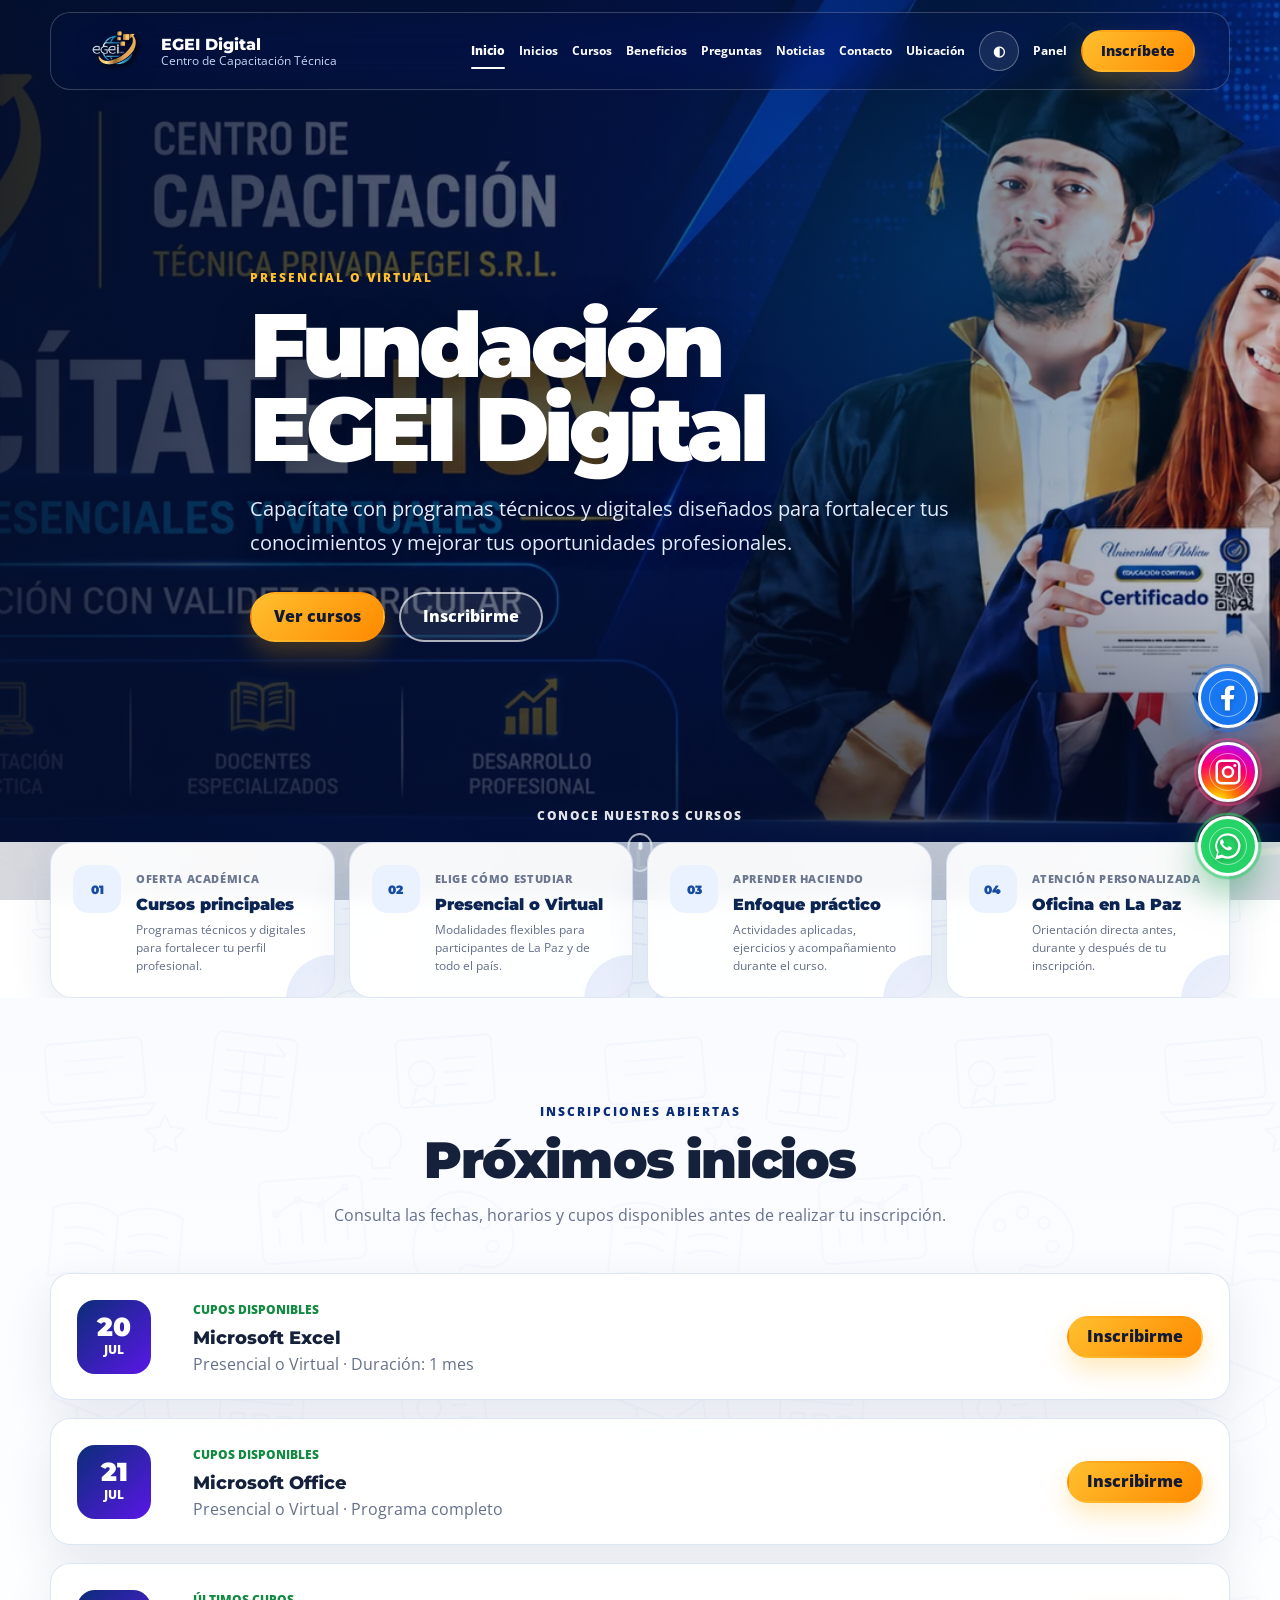
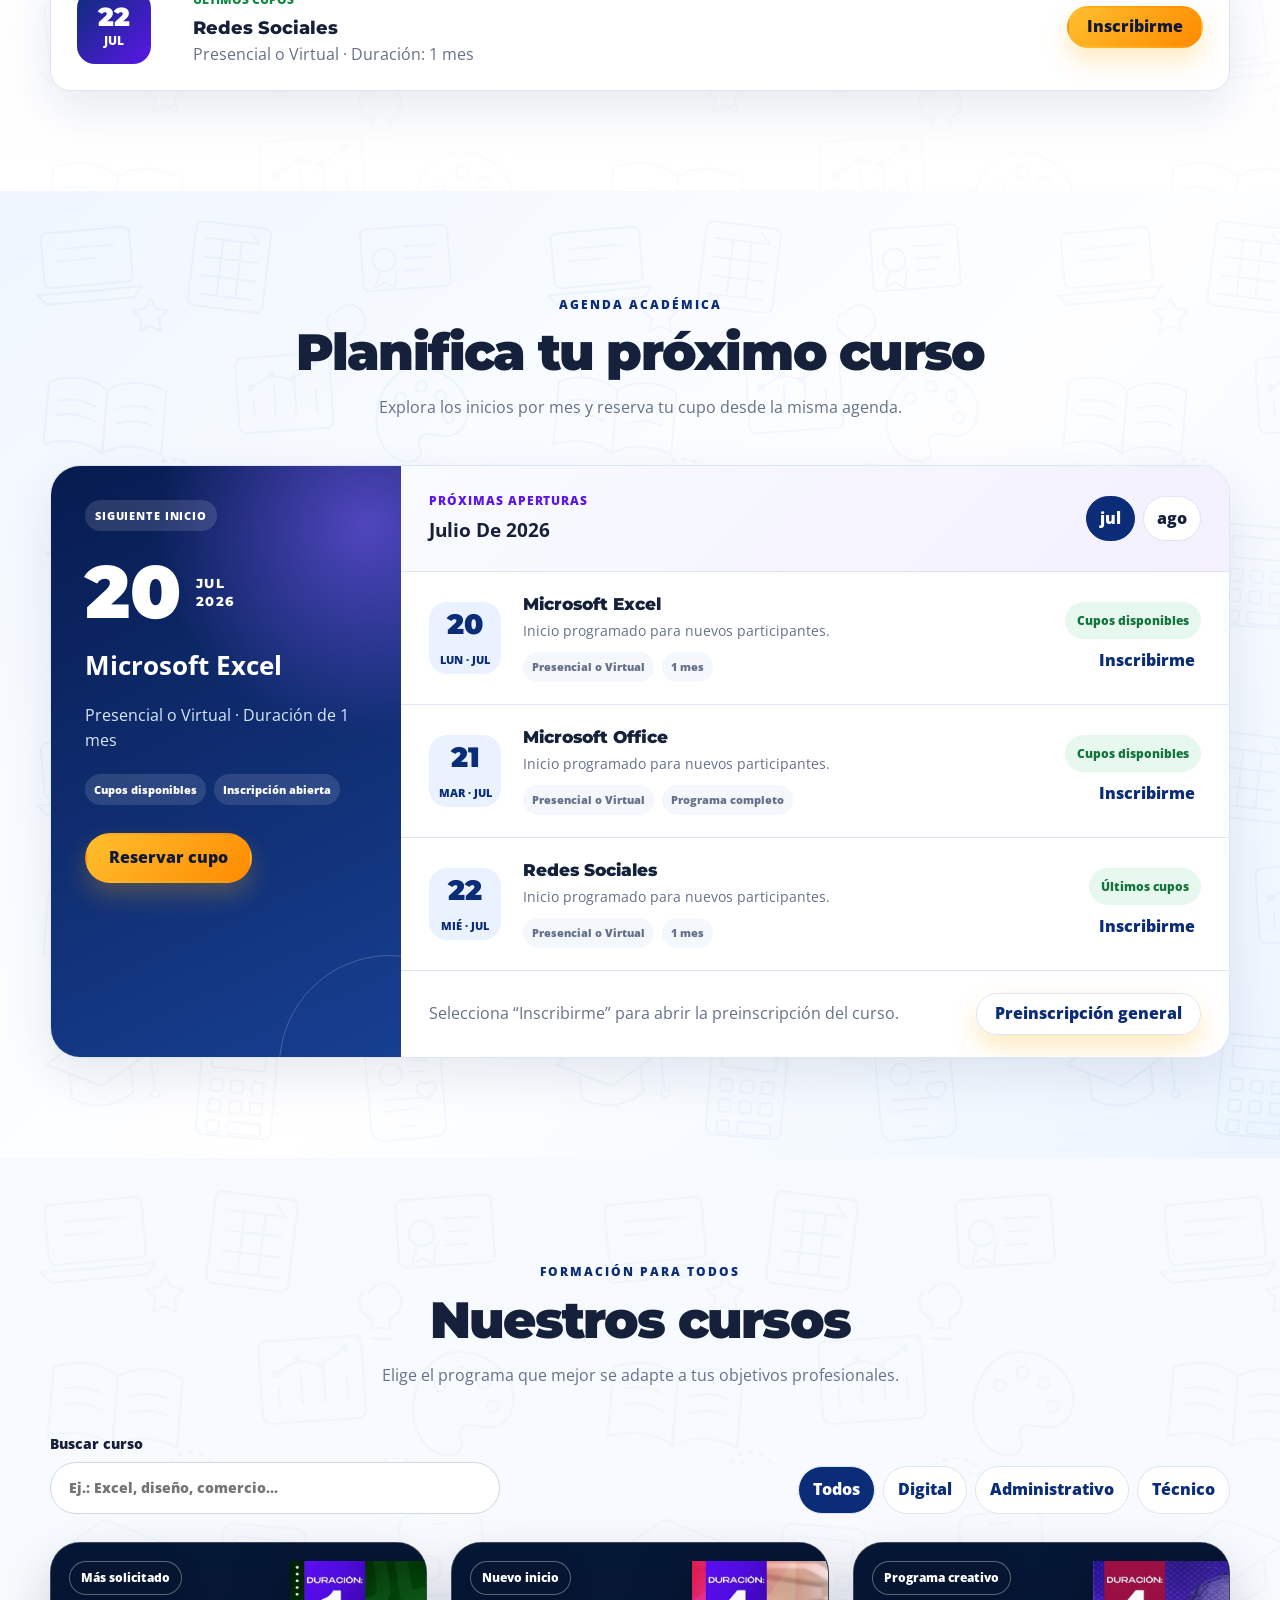
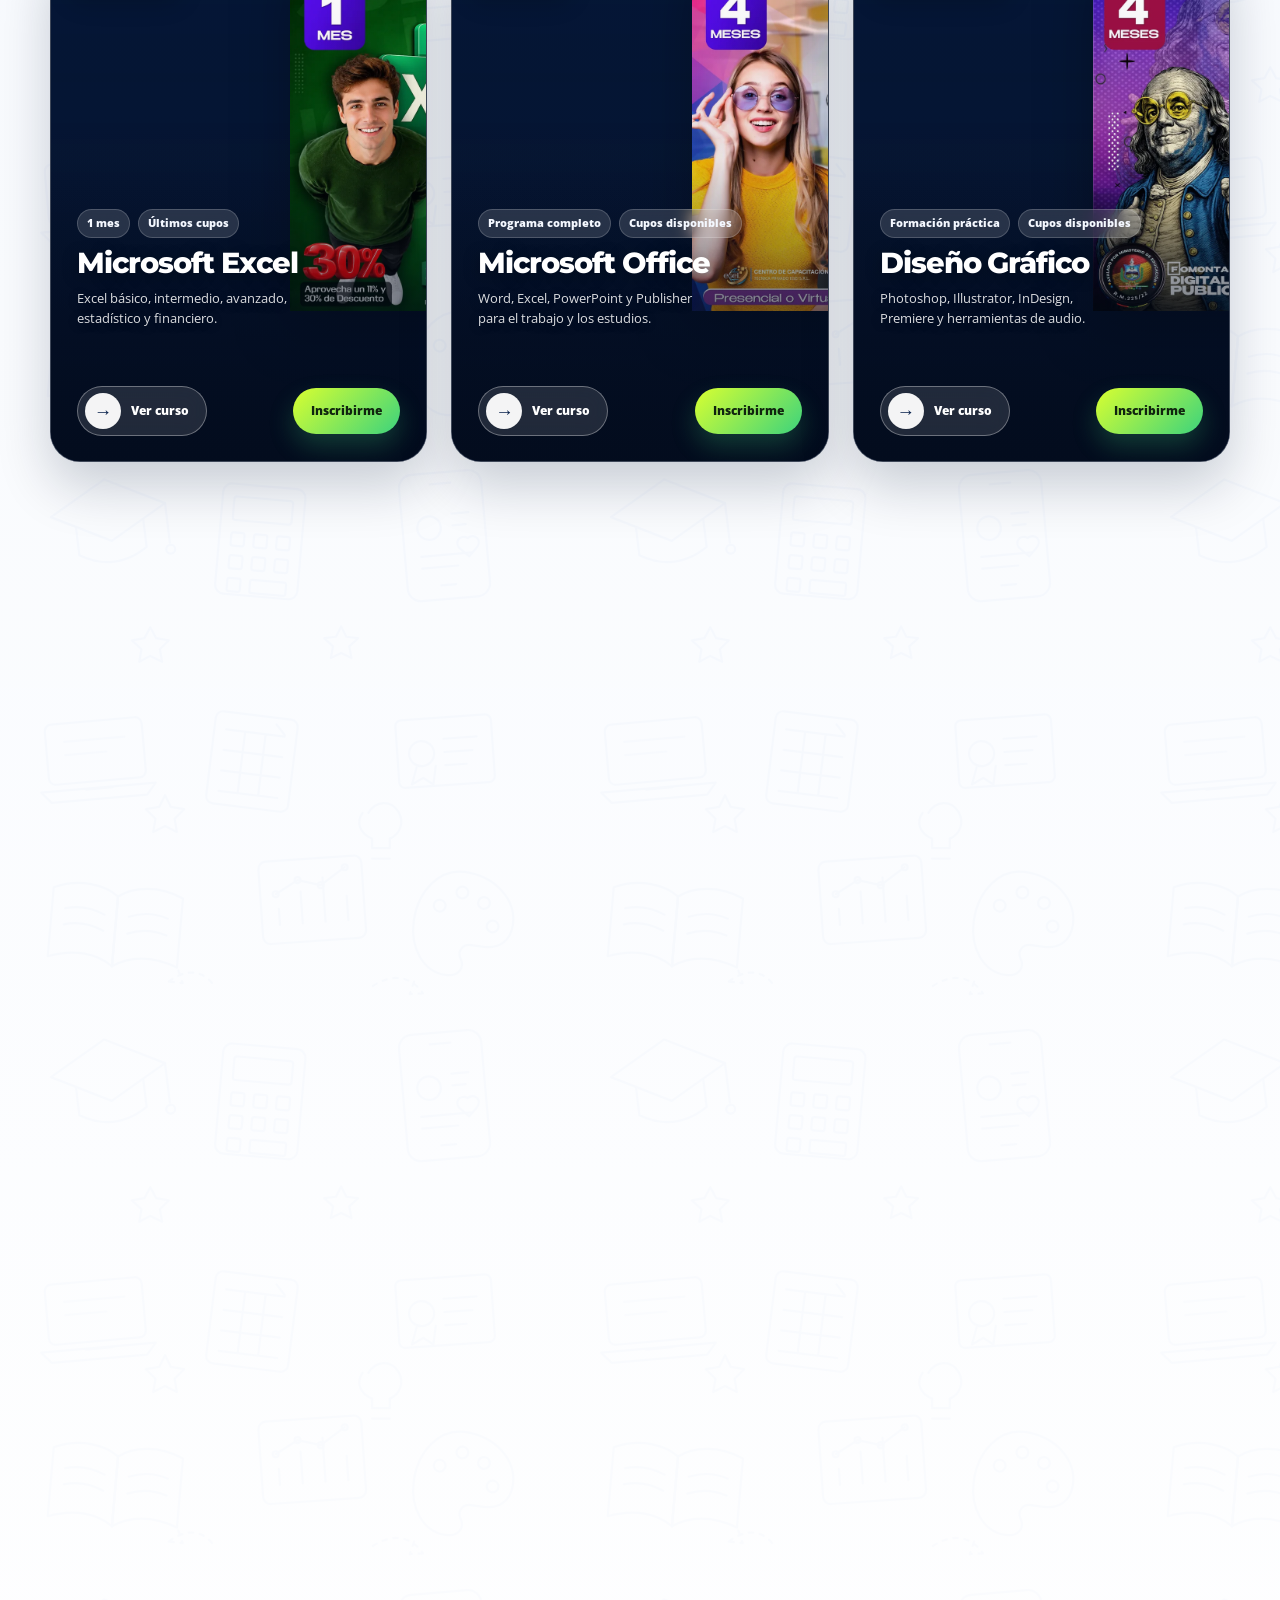
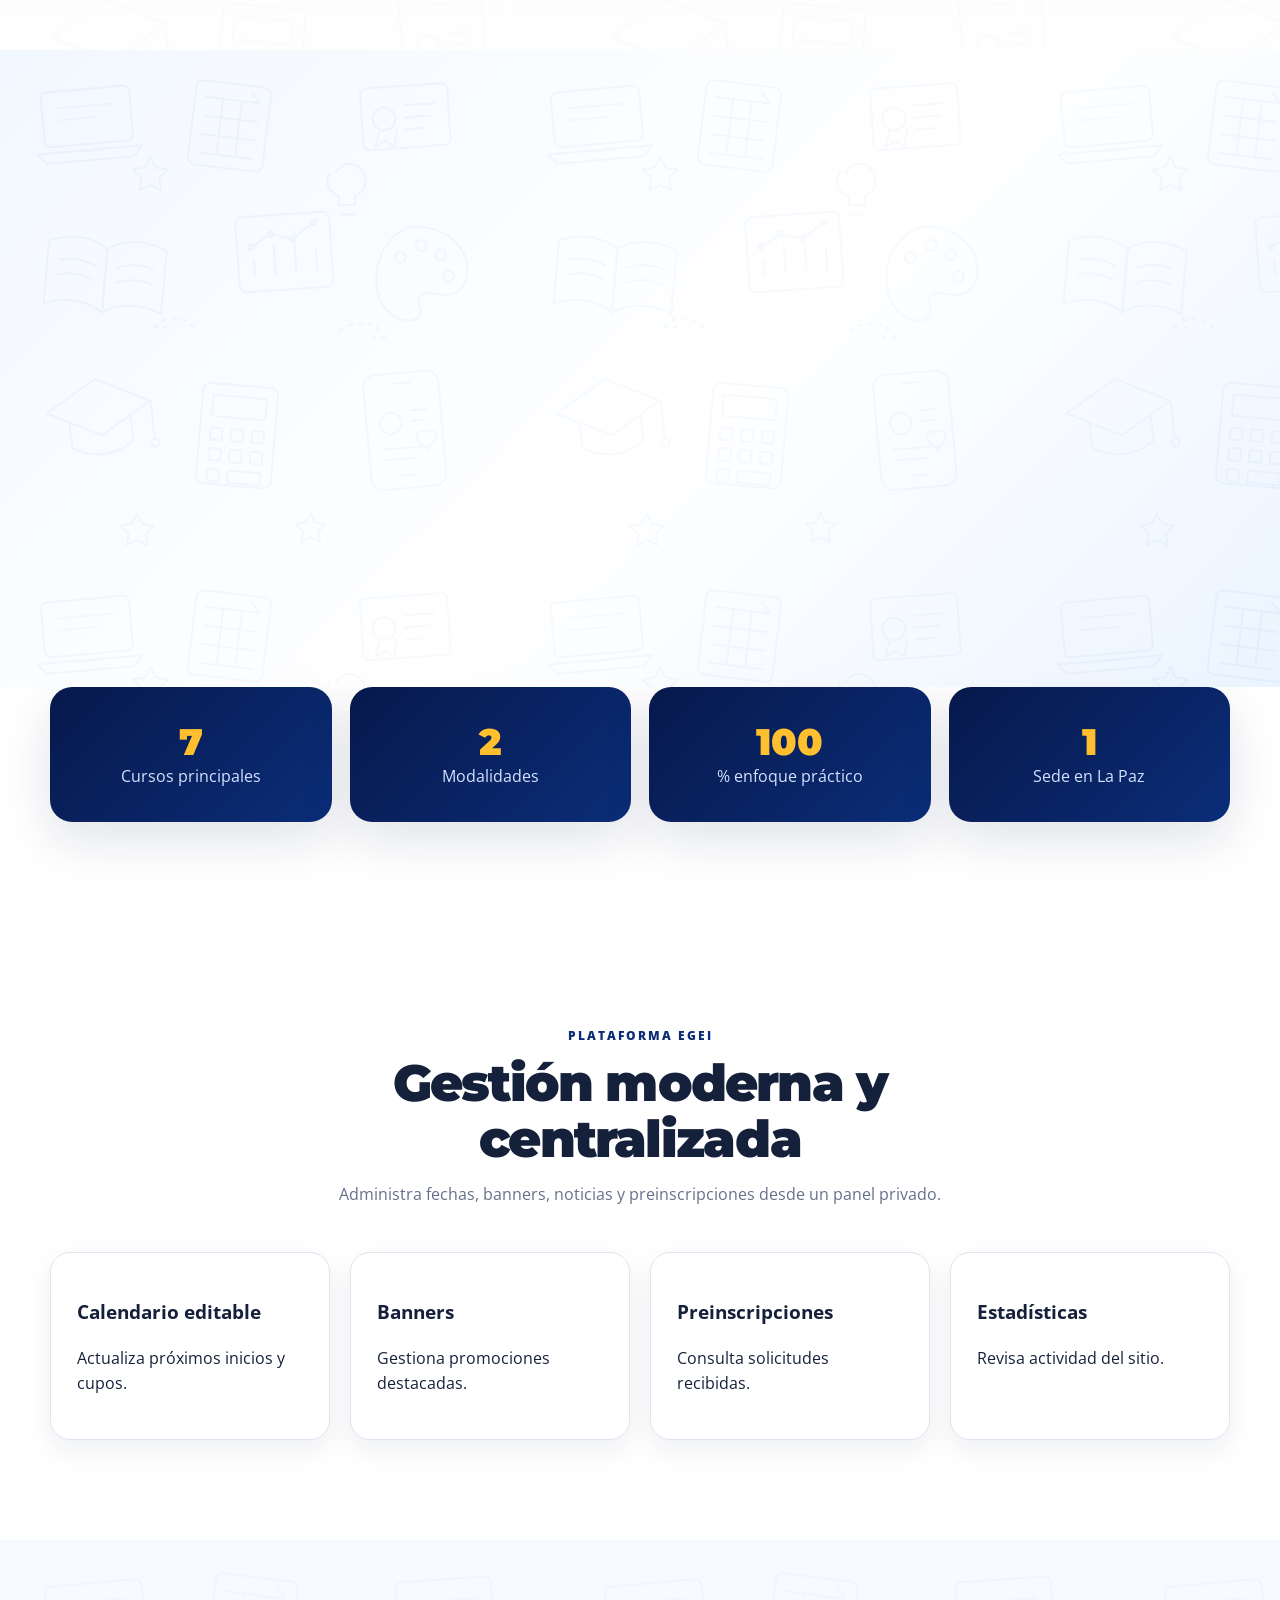
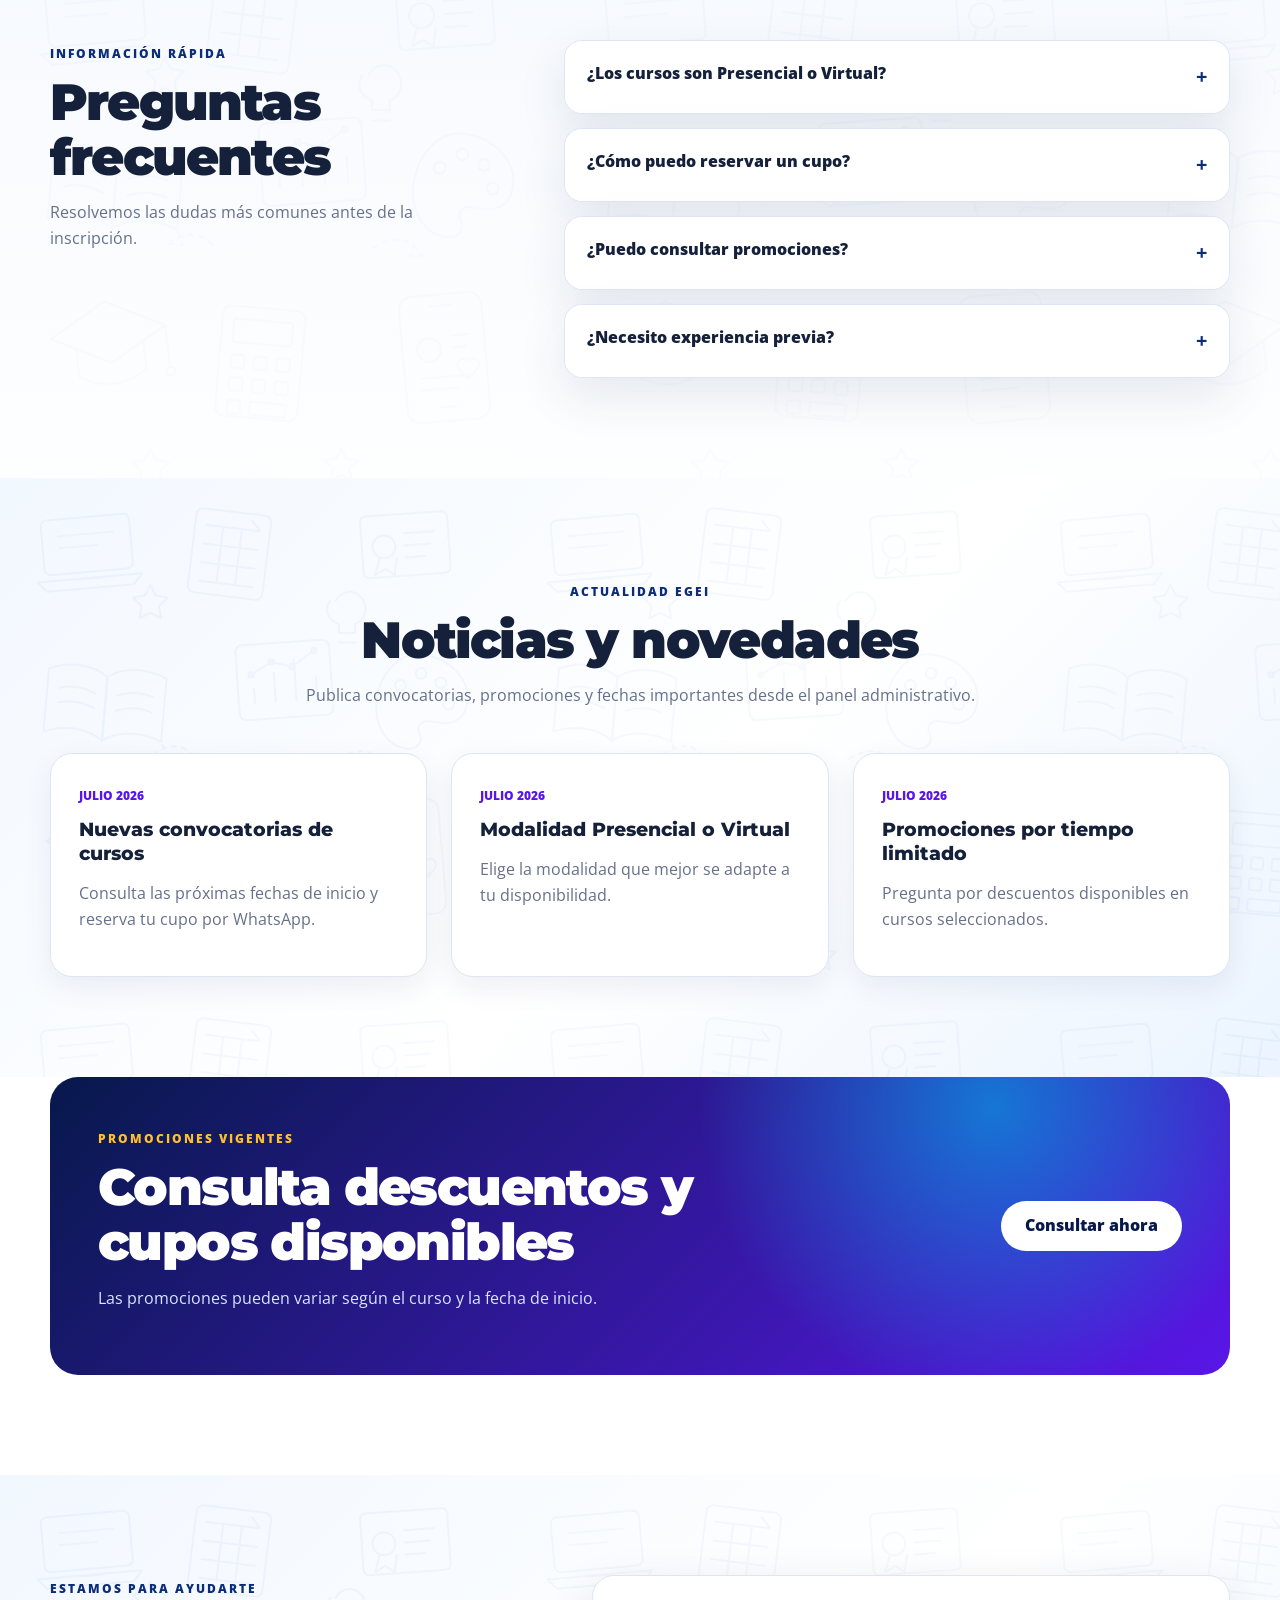
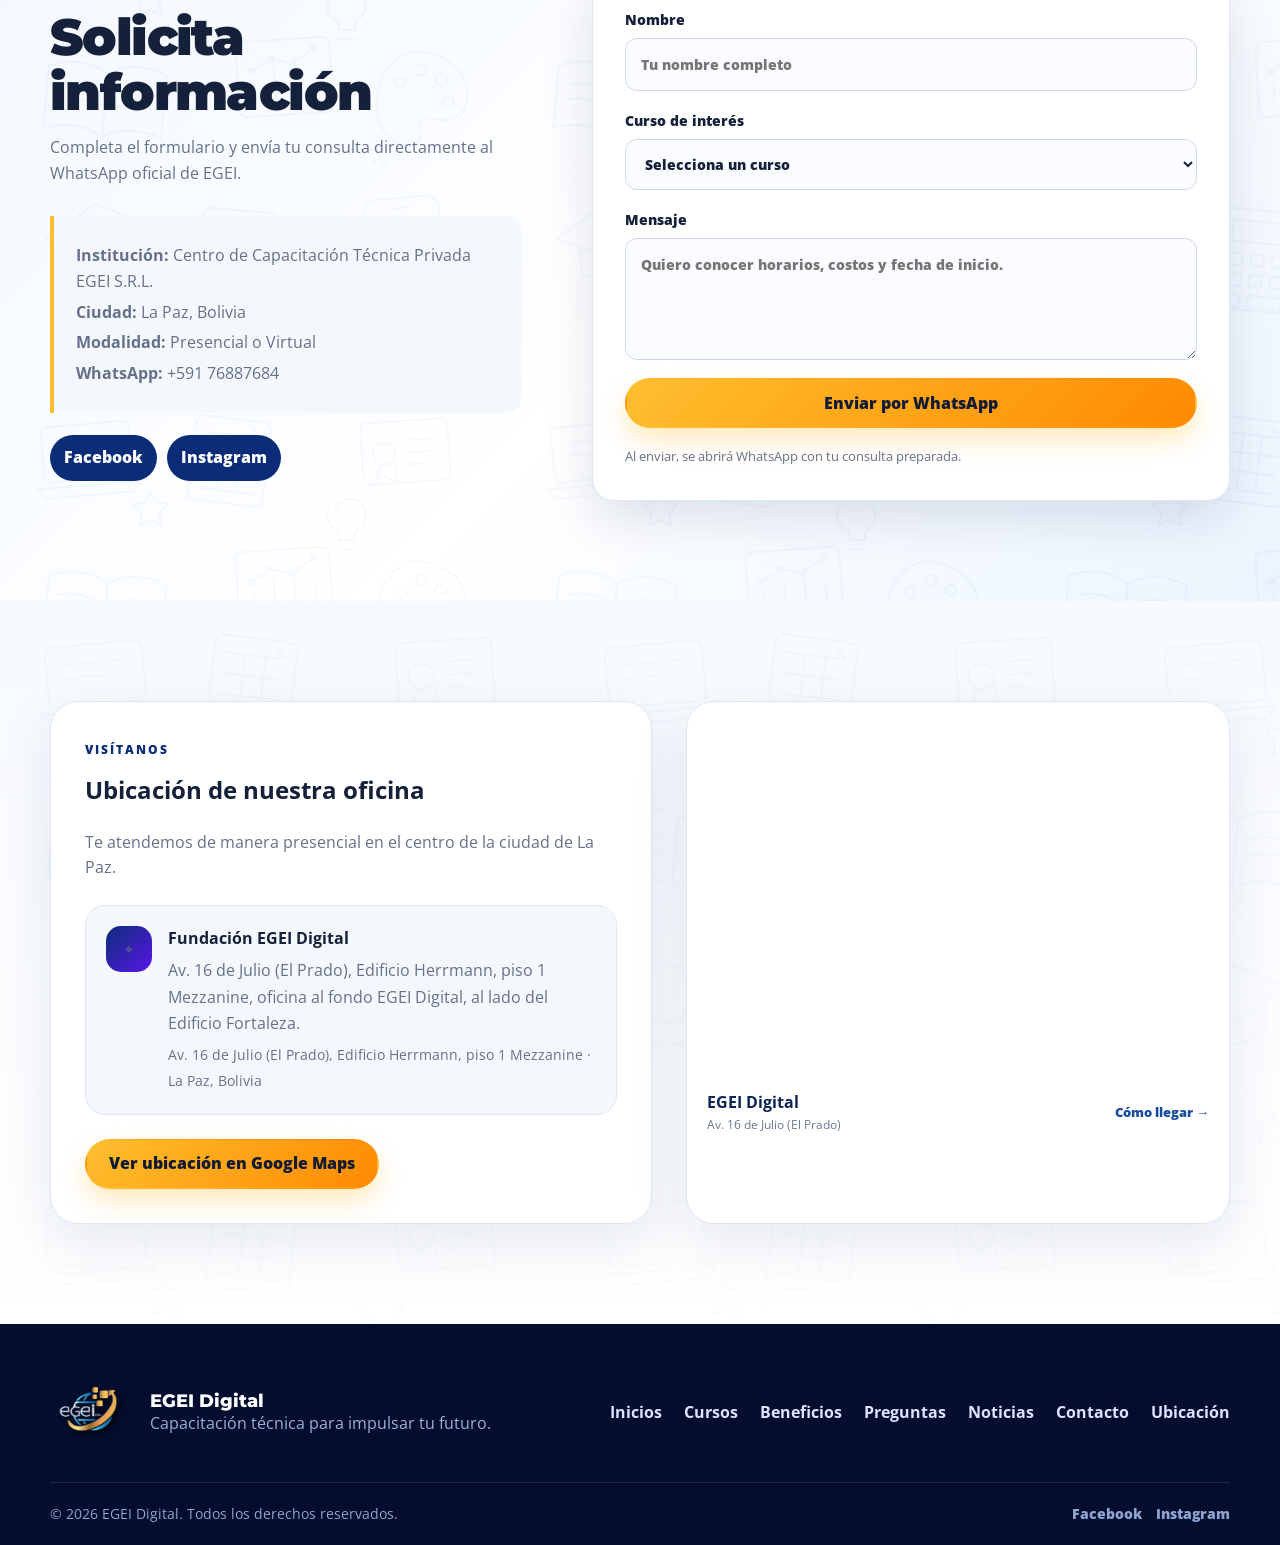
==== commit ec5ae365: "Add files via upload" ====
--- a/index.html
+++ b/index.html
@@ -157,31 +157,31 @@
 </div>
 <div class="courses-grid courses-grid-v6">
 <article class="course-card course-card-v6 reveal course-story-card" data-category="digital">
-<div class="course-media course-story-media"><img alt="Curso de Excel" loading="lazy" src="assets/images/cursos/excel.webp"/><span class="course-badge badge-popular">Más solicitado</span><span class="course-mode">Presencial o Virtual</span></div>
+<div class="course-media course-story-media" style="--course-image:url('assets/images/cursos/excel.webp')"><img alt="Curso de Excel" loading="lazy" src="assets/images/cursos/excel.webp"/><span class="course-badge badge-popular">Más solicitado</span><span class="course-mode">Presencial o Virtual</span></div>
 <div class="course-body course-story-content"><div class="course-meta"><span>1 mes</span><span>Últimos cupos</span></div><h3>Microsoft Excel</h3><p>Excel básico, intermedio, avanzado, estadístico y financiero.</p><div class="course-actions"><button class="btn btn-small btn-course-secondary course-info" data-course="Microsoft Excel" type="button">Ver curso</button><button class="btn btn-small" data-course="Microsoft Excel" data-enroll-open="" type="button">Inscribirme</button></div></div>
 </article>
 <article class="course-card course-card-v6 reveal course-story-card" data-category="digital">
-<div class="course-media course-story-media"><img alt="Curso de Microsoft Office" loading="lazy" src="assets/images/cursos/office.webp"/><span class="course-badge badge-new">Nuevo inicio</span><span class="course-mode">Presencial o Virtual</span></div>
+<div class="course-media course-story-media" style="--course-image:url('assets/images/cursos/office.webp')"><img alt="Curso de Microsoft Office" loading="lazy" src="assets/images/cursos/office.webp"/><span class="course-badge badge-new">Nuevo inicio</span><span class="course-mode">Presencial o Virtual</span></div>
 <div class="course-body course-story-content"><div class="course-meta"><span>Programa completo</span><span>Cupos disponibles</span></div><h3>Microsoft Office</h3><p>Word, Excel, PowerPoint y Publisher para el trabajo y los estudios.</p><div class="course-actions"><button class="btn btn-small btn-course-secondary course-info" data-course="Microsoft Office" type="button">Ver curso</button><button class="btn btn-small" data-course="Microsoft Office" data-enroll-open="" type="button">Inscribirme</button></div></div>
 </article>
 <article class="course-card course-card-v6 reveal course-story-card" data-category="digital">
-<div class="course-media course-story-media"><img alt="Curso de Diseño Gráfico" loading="lazy" src="assets/images/cursos/diseno-grafico.webp"/><span class="course-badge">Programa creativo</span><span class="course-mode">Presencial o Virtual</span></div>
+<div class="course-media course-story-media" style="--course-image:url('assets/images/cursos/diseno-grafico.webp')"><img alt="Curso de Diseño Gráfico" loading="lazy" src="assets/images/cursos/diseno-grafico.webp"/><span class="course-badge">Programa creativo</span><span class="course-mode">Presencial o Virtual</span></div>
 <div class="course-body course-story-content"><div class="course-meta"><span>Formación práctica</span><span>Cupos disponibles</span></div><h3>Diseño Gráfico</h3><p>Photoshop, Illustrator, InDesign, Premiere y herramientas de audio.</p><div class="course-actions"><button class="btn btn-small btn-course-secondary course-info" data-course="Diseño Gráfico" type="button">Ver curso</button><button class="btn btn-small" data-course="Diseño Gráfico" data-enroll-open="" type="button">Inscribirme</button></div></div>
 </article>
 <article class="course-card course-card-v6 reveal course-story-card" data-category="digital">
-<div class="course-media course-story-media"><img alt="Curso de Redes Sociales" loading="lazy" src="assets/images/cursos/redes-sociales.webp"/><span class="course-badge badge-popular">Tendencia</span><span class="course-mode">Presencial o Virtual</span></div>
+<div class="course-media course-story-media" style="--course-image:url('assets/images/cursos/redes-sociales.webp')"><img alt="Curso de Redes Sociales" loading="lazy" src="assets/images/cursos/redes-sociales.webp"/><span class="course-badge badge-popular">Tendencia</span><span class="course-mode">Presencial o Virtual</span></div>
 <div class="course-body course-story-content"><div class="course-meta"><span>1 mes</span><span>Inscripción abierta</span></div><h3>Redes Sociales</h3><p>Facebook Ads, WhatsApp Business, Canva y publicidad digital.</p><div class="course-actions"><button class="btn btn-small btn-course-secondary course-info" data-course="Redes Sociales" type="button">Ver curso</button><button class="btn btn-small" data-course="Redes Sociales" data-enroll-open="" type="button">Inscribirme</button></div></div>
 </article>
 <article class="course-card course-card-v6 reveal course-story-card" data-category="administrativo">
-<div class="course-media course-story-media"><img alt="Curso de Comercio Exterior" loading="lazy" src="assets/images/cursos/comercio-exterior.webp"/><span class="course-badge">Gestión y aduanas</span><span class="course-mode">Presencial o Virtual</span></div>
+<div class="course-media course-story-media" style="--course-image:url('assets/images/cursos/comercio-exterior.webp')"><img alt="Curso de Comercio Exterior" loading="lazy" src="assets/images/cursos/comercio-exterior.webp"/><span class="course-badge">Gestión y aduanas</span><span class="course-mode">Presencial o Virtual</span></div>
 <div class="course-body course-story-content"><div class="course-meta"><span>Especialización</span><span>Cupos disponibles</span></div><h3>Comercio Exterior</h3><p>Importaciones, gestión aduanera, clasificación arancelaria e Incoterms.</p><div class="course-actions"><button class="btn btn-small btn-course-secondary course-info" data-course="Comercio Exterior" type="button">Ver curso</button><button class="btn btn-small" data-course="Comercio Exterior" data-enroll-open="" type="button">Inscribirme</button></div></div>
 </article>
 <article class="course-card course-card-v6 reveal course-story-card" data-category="tecnico">
-<div class="course-media course-story-media"><img alt="Curso de Ensamblaje de Computadoras" loading="lazy" src="assets/images/cursos/ensamblaje.webp"/><span class="course-badge badge-new">Práctico</span><span class="course-mode">Presencial o Virtual</span></div>
+<div class="course-media course-story-media" style="--course-image:url('assets/images/cursos/ensamblaje.webp')"><img alt="Curso de Ensamblaje de Computadoras" loading="lazy" src="assets/images/cursos/ensamblaje.webp"/><span class="course-badge badge-new">Práctico</span><span class="course-mode">Presencial o Virtual</span></div>
 <div class="course-body course-story-content"><div class="course-meta"><span>1 mes</span><span>Inscripción abierta</span></div><h3>Ensamblaje de Computadoras</h3><p>Hardware, instalación de software, optimización y mantenimiento.</p><div class="course-actions"><button class="btn btn-small btn-course-secondary course-info" data-course="Ensamblaje de Computadoras" type="button">Ver curso</button><button class="btn btn-small" data-course="Ensamblaje de Computadoras" data-enroll-open="" type="button">Inscribirme</button></div></div>
 </article>
 <article class="course-card course-card-v6 reveal course-story-card" data-category="administrativo">
-<div class="course-media course-story-media"><img alt="Curso de Secretariado Comercial Administrativo" loading="lazy" src="assets/images/cursos/secretariado.webp"/><span class="course-badge">Área administrativa</span><span class="course-mode">Presencial o Virtual</span></div>
+<div class="course-media course-story-media" style="--course-image:url('assets/images/cursos/secretariado.webp')"><img alt="Curso de Secretariado Comercial Administrativo" loading="lazy" src="assets/images/cursos/secretariado.webp"/><span class="course-badge">Área administrativa</span><span class="course-mode">Presencial o Virtual</span></div>
 <div class="course-body course-story-content"><div class="course-meta"><span>1 mes</span><span>Cupos disponibles</span></div><h3>Secretariado Comercial</h3><p>Administración, marketing, comunicación y atención al cliente.</p><div class="course-actions"><button class="btn btn-small btn-course-secondary course-info" data-course="Secretariado Comercial Administrativo" type="button">Ver curso</button><button class="btn btn-small" data-course="Secretariado Comercial Administrativo" data-enroll-open="" type="button">Inscribirme</button></div></div>
 </article>
 </div>
@@ -367,11 +367,11 @@
 </div>
 </footer>
 <div aria-label="Redes sociales de EGEI Digital" class="social-float-stack">
-<a aria-label="Abrir Facebook de EGEI Digital" class="social-float social-float-facebook" data-social-link="facebook" href="https://www.facebook.com/" rel="noopener noreferrer" target="_blank">
+<a aria-label="Abrir Facebook de EGEI Digital" class="social-float social-float-facebook" data-social-link="facebook" href="https://www.facebook.com/" rel="noopener noreferrer" target="_blank"><i class="social-pulse" aria-hidden="true"></i>
 <svg aria-hidden="true" viewbox="0 0 24 24"><path d="M13.5 22v-9h3l.5-3.5h-3.5V7.3c0-1 .3-1.8 1.8-1.8H17V2.4c-.4-.1-1.5-.2-2.8-.2-2.8 0-4.7 1.7-4.7 4.8v2.5H6.5V13h3v9h4z" fill="currentColor"></path></svg>
 <span>Facebook</span>
 </a>
-<a aria-label="Abrir Instagram de EGEI Digital" class="social-float social-float-instagram" data-social-link="instagram" href="https://www.instagram.com/" rel="noopener noreferrer" target="_blank">
+<a aria-label="Abrir Instagram de EGEI Digital" class="social-float social-float-instagram" data-social-link="instagram" href="https://www.instagram.com/" rel="noopener noreferrer" target="_blank"><i class="social-pulse" aria-hidden="true"></i>
 <svg aria-hidden="true" viewbox="0 0 24 24"><path d="M7 2h10a5 5 0 0 1 5 5v10a5 5 0 0 1-5 5H7a5 5 0 0 1-5-5V7a5 5 0 0 1 5-5zm0 2a3 3 0 0 0-3 3v10a3 3 0 0 0 3 3h10a3 3 0 0 0 3-3V7a3 3 0 0 0-3-3H7zm10.5 1.5a1.25 1.25 0 1 1 0 2.5 1.25 1.25 0 0 1 0-2.5zM12 7a5 5 0 1 1 0 10 5 5 0 0 1 0-10zm0 2a3 3 0 1 0 0 6 3 3 0 0 0 0-6z" fill="currentColor"></path></svg>
 <span>Instagram</span>
 </a>
--- a/assets/css/style.css
+++ b/assets/css/style.css
@@ -620,3 +620,111 @@
 @media(max-width:1040px){.courses-grid-v6{grid-template-columns:repeat(2,minmax(0,1fr))}.course-story-card{min-height:500px}}
 @media(max-width:640px){.courses-grid-v6{grid-template-columns:1fr;gap:18px}.course-story-card{min-height:510px;border-radius:26px!important}.course-story-content{padding:30px 21px 21px!important}.course-story-content .course-actions{align-items:stretch!important}.course-story-content .course-info,.course-story-content [data-enroll-open]{flex:1!important;justify-content:center!important;padding-inline:10px!important}.course-story-media .course-mode{font-size:.62rem!important;max-width:48%;text-align:center}}
 @media(prefers-reduced-motion:reduce){.course-story-card,.course-story-media img,.course-story-content .course-info::before{transition:none!important}}
+
+/* ===== Versión 7 · imágenes completas + redes sociales premium ===== */
+/* La fotografía se conserva completa sobre una copia desenfocada que llena la tarjeta. */
+.course-story-media{
+  background:#071326;
+}
+.course-story-media::before{
+  content:"";
+  position:absolute;
+  inset:-18px;
+  z-index:0;
+  background-image:linear-gradient(rgba(3,12,29,.18),rgba(3,12,29,.42)),var(--course-image);
+  background-size:cover;
+  background-position:center;
+  filter:blur(16px) saturate(1.08);
+  transform:scale(1.09);
+  opacity:.88;
+}
+.course-story-media img{
+  position:relative;
+  z-index:1;
+  width:100%!important;
+  height:100%!important;
+  object-fit:contain!important;
+  object-position:center center!important;
+  padding:18px 14px 150px!important;
+  box-sizing:border-box!important;
+  filter:drop-shadow(0 16px 28px rgba(0,0,0,.28));
+}
+.course-story-card:hover .course-story-media img{
+  transform:scale(1.025)!important;
+  filter:drop-shadow(0 20px 34px rgba(0,0,0,.36)) saturate(1.06)!important;
+}
+.course-story-card::after{
+  background:linear-gradient(180deg,rgba(3,12,31,.02) 8%,rgba(4,14,35,.08) 42%,rgba(3,12,29,.95) 100%)!important;
+}
+/* Ajustes por formato para evitar que logos y afiches pierdan información. */
+.course-story-card:nth-child(1) .course-story-media img,
+.course-story-card:nth-child(2) .course-story-media img,
+.course-story-card:nth-child(3) .course-story-media img,
+.course-story-card:nth-child(4) .course-story-media img,
+.course-story-card:nth-child(5) .course-story-media img,
+.course-story-card:nth-child(6) .course-story-media img,
+.course-story-card:nth-child(7) .course-story-media img{object-position:center 42%!important}
+
+/* Grupo flotante unificado: Facebook, Instagram y WhatsApp. */
+.social-float-stack{
+  position:fixed!important;
+  right:22px!important;
+  left:auto!important;
+  bottom:98px!important;
+  z-index:9998!important;
+  display:flex!important;
+  flex-direction:column!important;
+  gap:14px!important;
+  align-items:center!important;
+}
+.social-float{
+  position:relative!important;
+  width:60px!important;
+  height:60px!important;
+  min-width:60px!important;
+  min-height:60px!important;
+  border:3px solid #fff!important;
+  border-radius:50%!important;
+  overflow:visible!important;
+  opacity:1!important;
+  visibility:visible!important;
+  animation:socialPremiumFloat 2.8s ease-in-out infinite,socialPremiumGlow 2.8s ease-in-out infinite!important;
+  isolation:isolate;
+}
+.social-float-instagram{animation-delay:.35s!important}
+.social-float-facebook{animation-delay:.7s!important}
+.social-float::after{
+  content:"";
+  position:absolute;
+  inset:8px;
+  border-radius:50%;
+  border:1px solid rgba(255,255,255,.52);
+  pointer-events:none;
+}
+.social-float svg{position:relative;z-index:3;width:30px!important;height:30px!important}
+.social-pulse{
+  position:absolute;
+  inset:-7px;
+  z-index:-1;
+  border:2px solid currentColor;
+  border-radius:50%;
+  opacity:.42;
+  animation:socialRing 2s ease-out infinite;
+}
+.social-float-facebook{color:#1877f2!important;box-shadow:0 0 0 4px rgba(24,119,242,.17),0 16px 38px rgba(24,119,242,.42)!important}
+.social-float-facebook svg{color:#fff!important}
+.social-float-instagram{color:#ff3e89!important;box-shadow:0 0 0 4px rgba(255,62,137,.16),0 16px 38px rgba(209,32,117,.42)!important}
+.social-float-instagram svg{color:#fff!important}
+.social-float:hover{animation-play-state:paused!important;transform:translateY(-5px) scale(1.08)!important}
+.social-float span{right:72px!important;left:auto!important;background:#07194c!important}
+.whatsapp-float-v2{z-index:9999!important}
+@keyframes socialPremiumFloat{0%,100%{transform:translateY(0) rotate(-2deg)}50%{transform:translateY(-9px) rotate(2deg)}}
+@keyframes socialPremiumGlow{0%,100%{filter:brightness(1)}50%{filter:brightness(1.13)}}
+@keyframes socialRing{0%{transform:scale(.88);opacity:.62}75%,100%{transform:scale(1.34);opacity:0}}
+@media(max-width:760px){
+  .social-float-stack{right:14px!important;bottom:86px!important;gap:10px!important}
+  .social-float{width:52px!important;height:52px!important;min-width:52px!important;min-height:52px!important;border-width:2px!important}
+  .social-float svg{width:25px!important;height:25px!important}
+  .course-story-media img{padding:15px 10px 155px!important}
+}
+@media(prefers-reduced-motion:reduce){.social-float,.social-pulse{animation:none!important}}
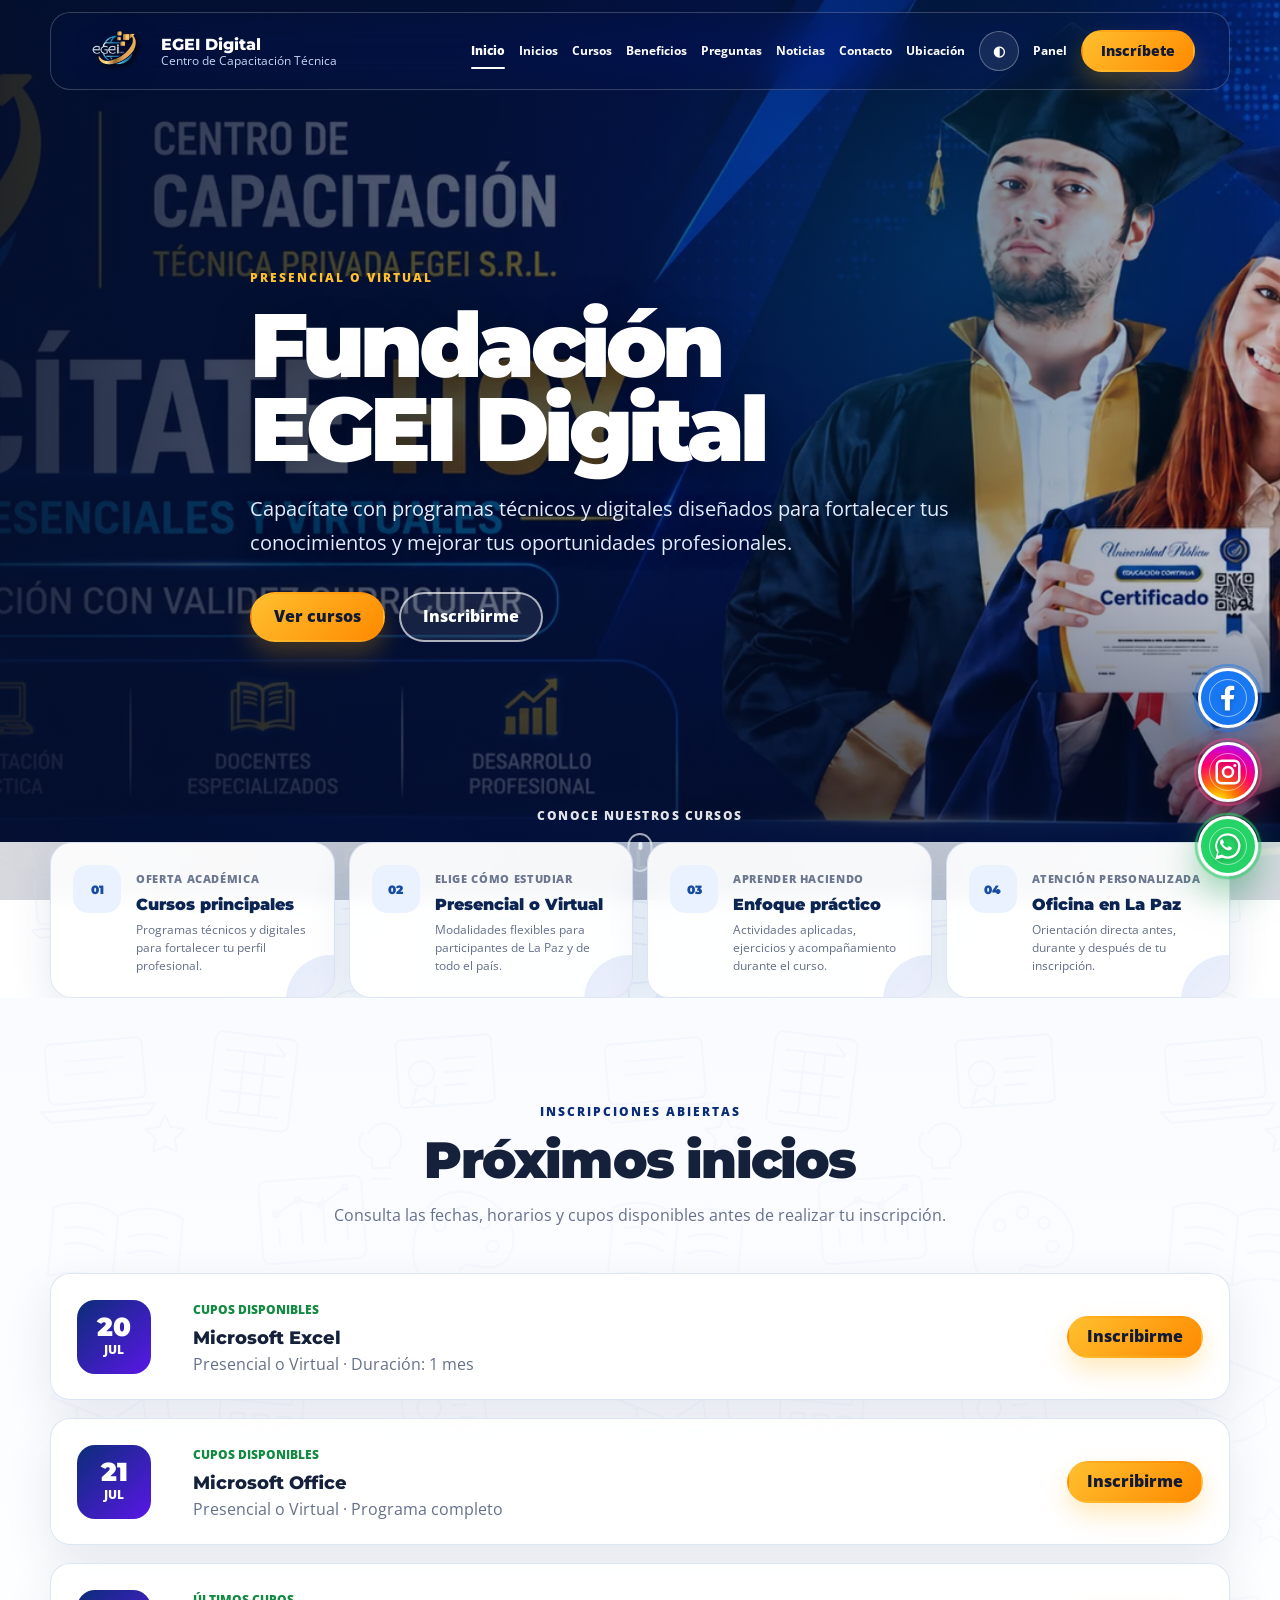
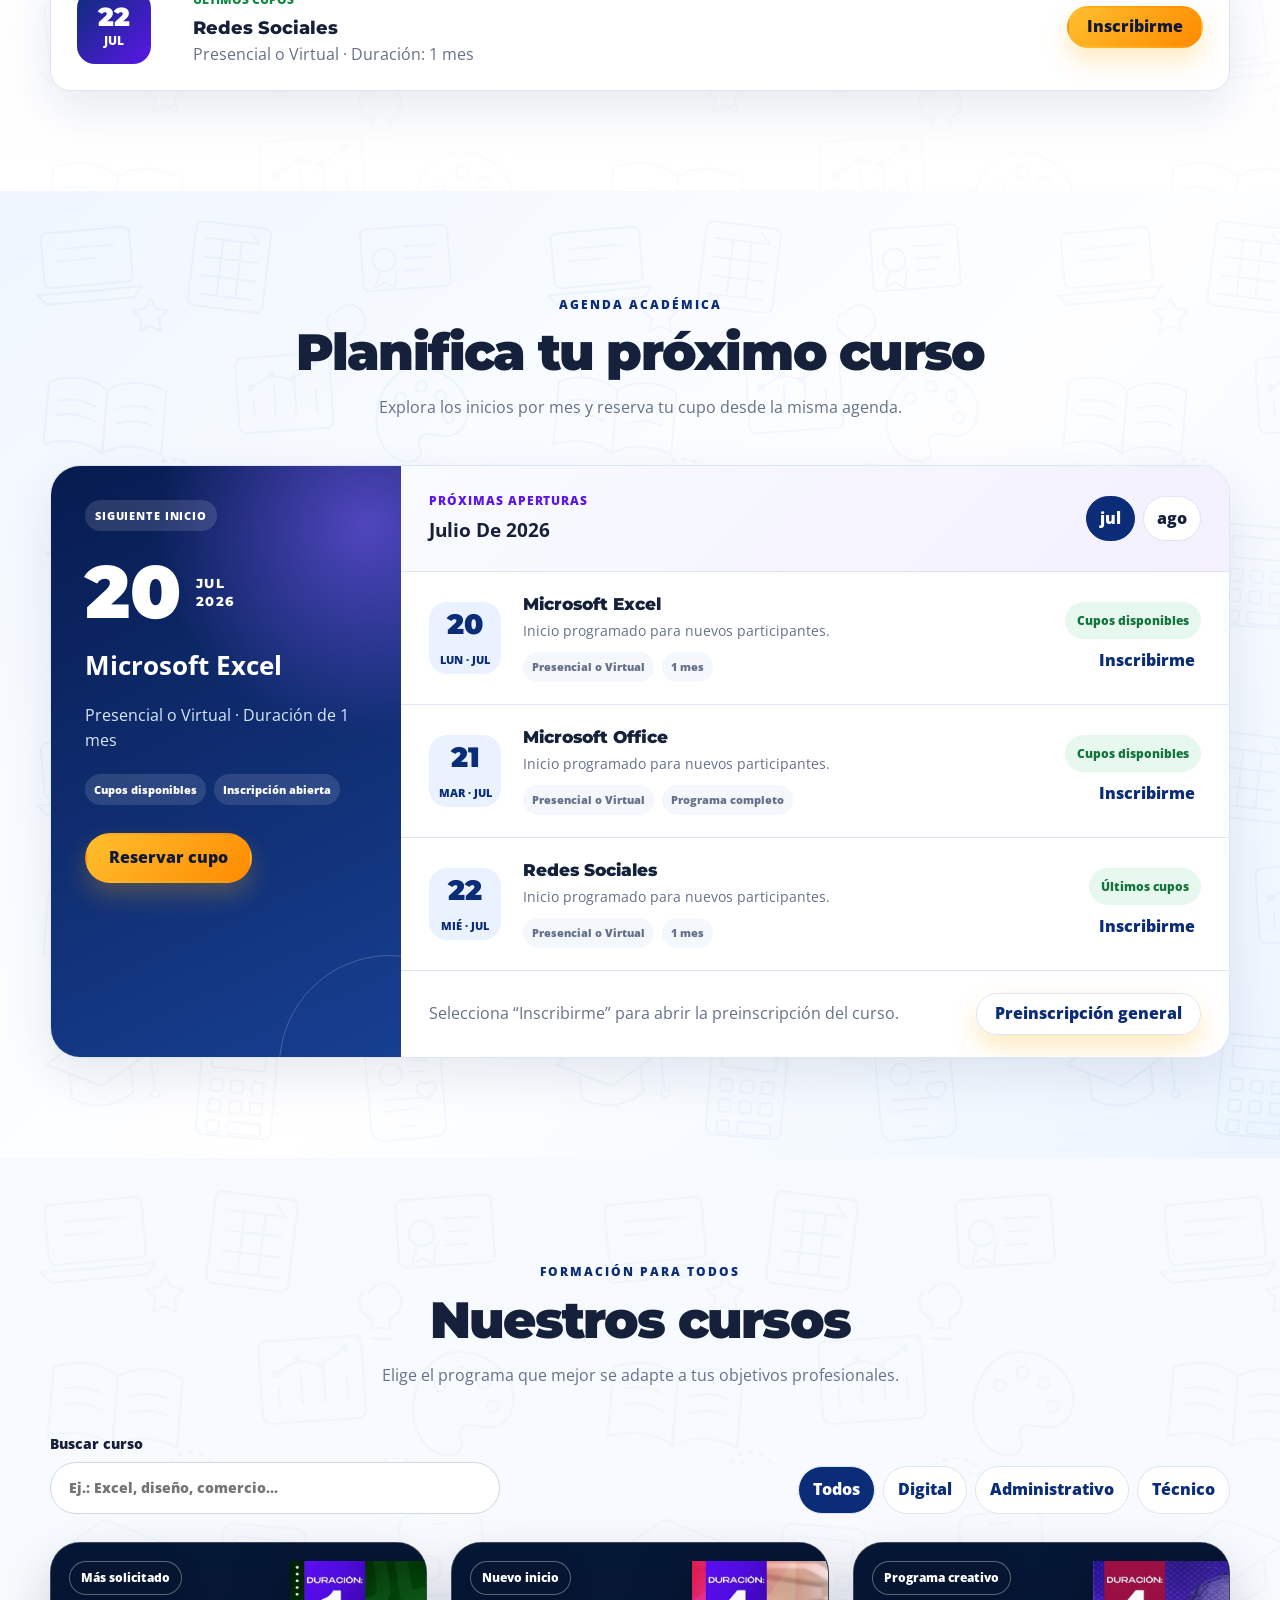
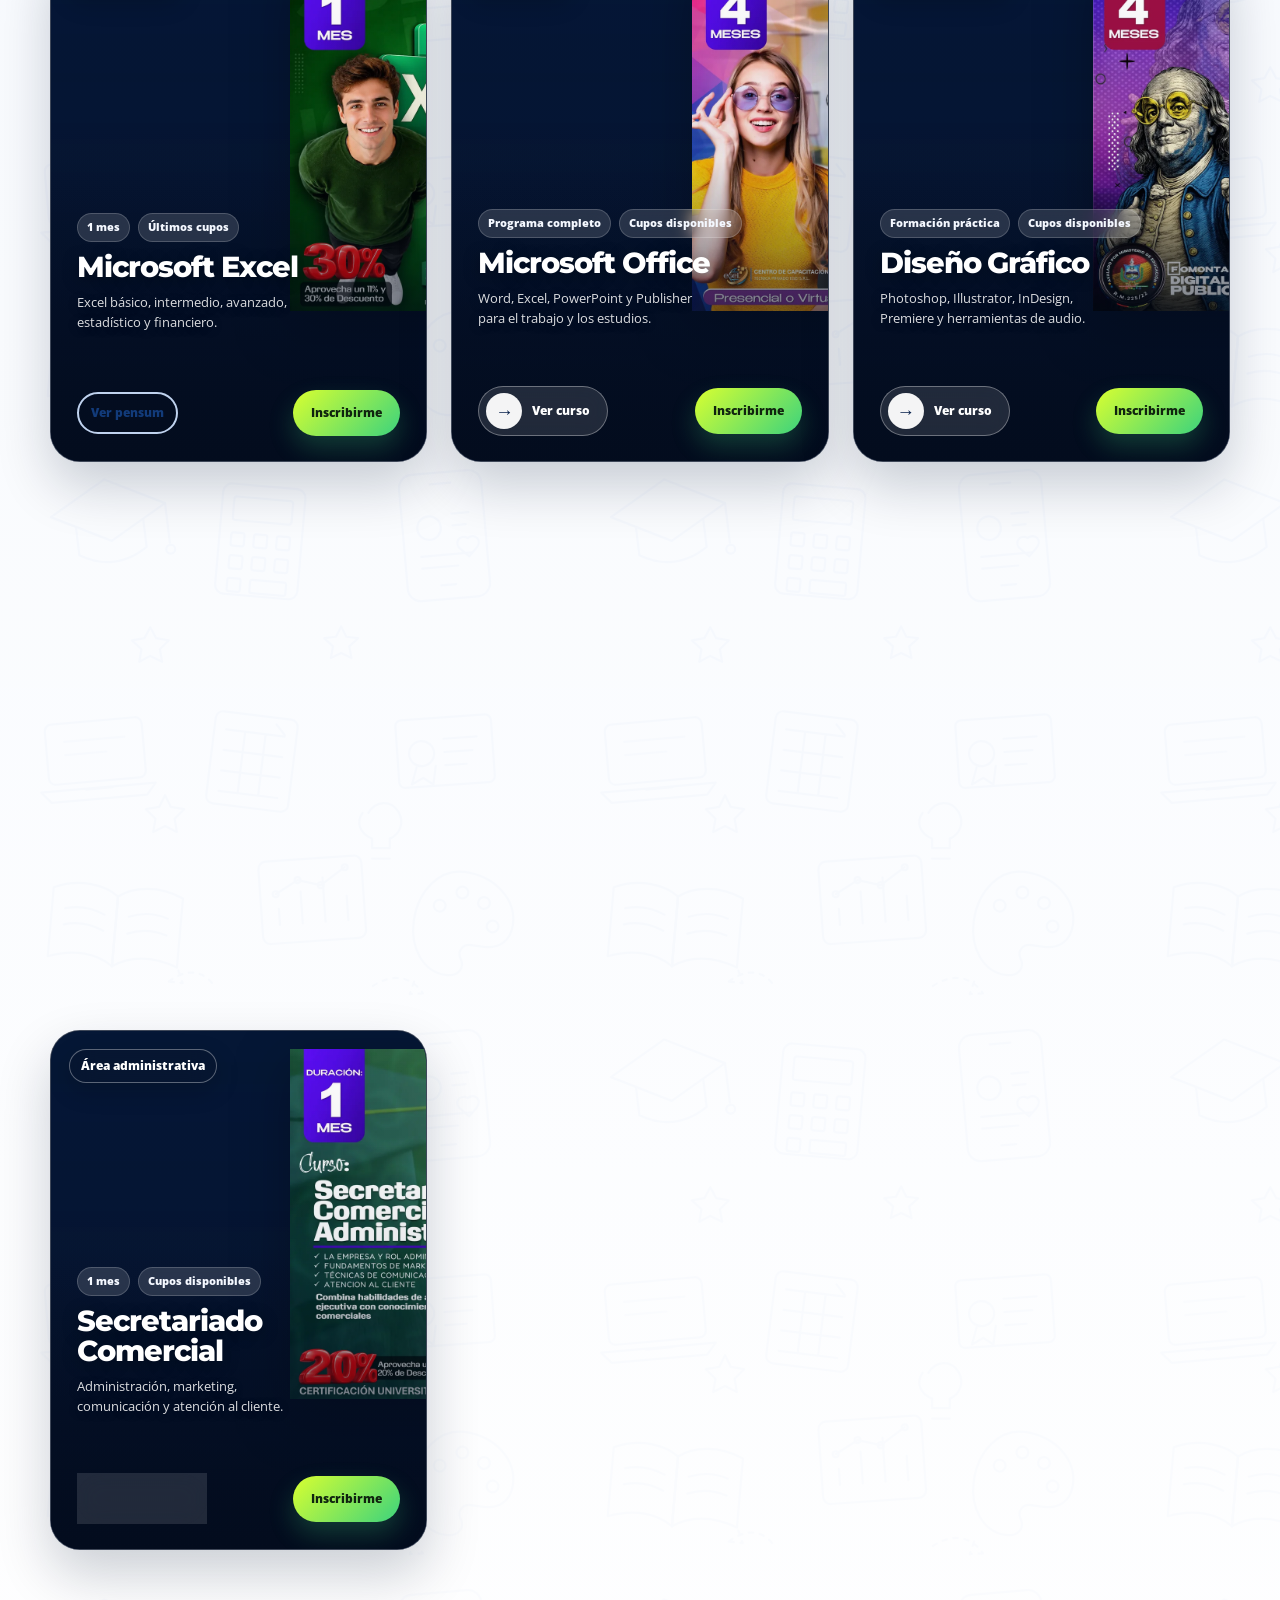
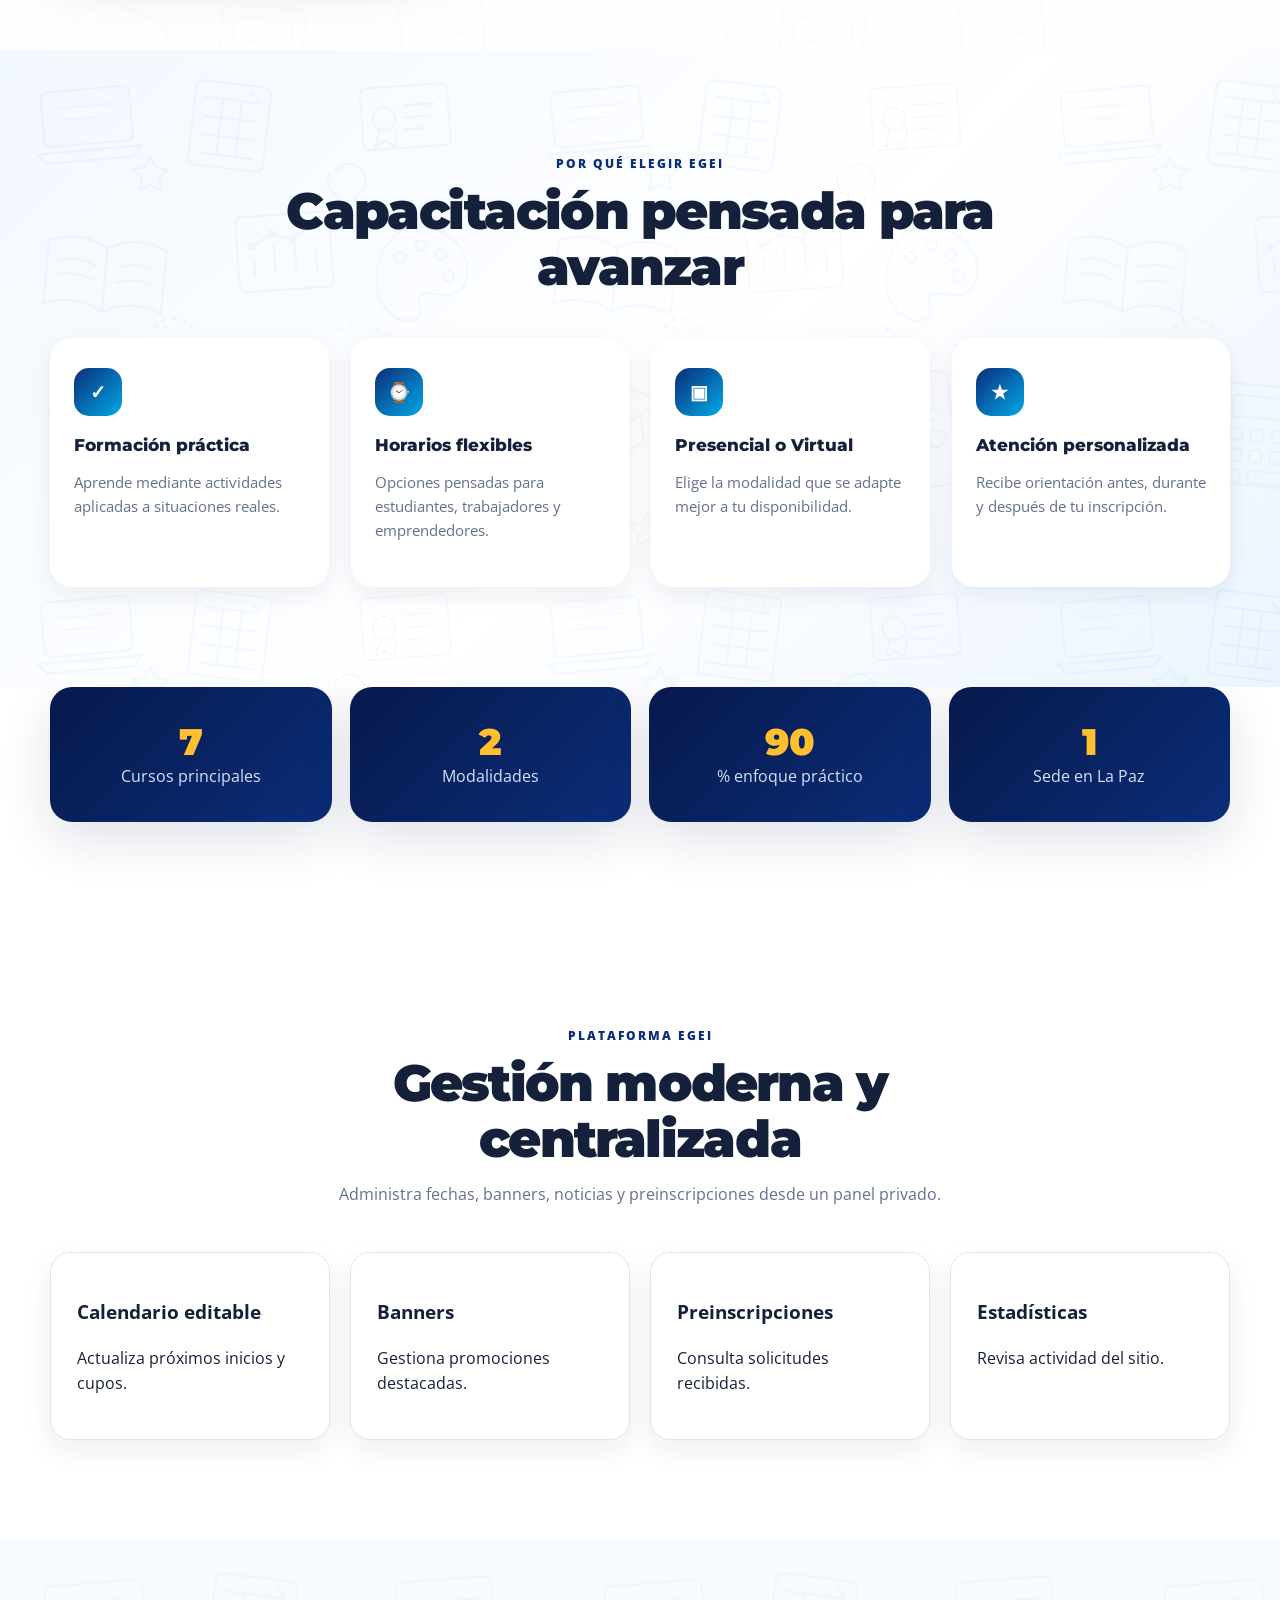
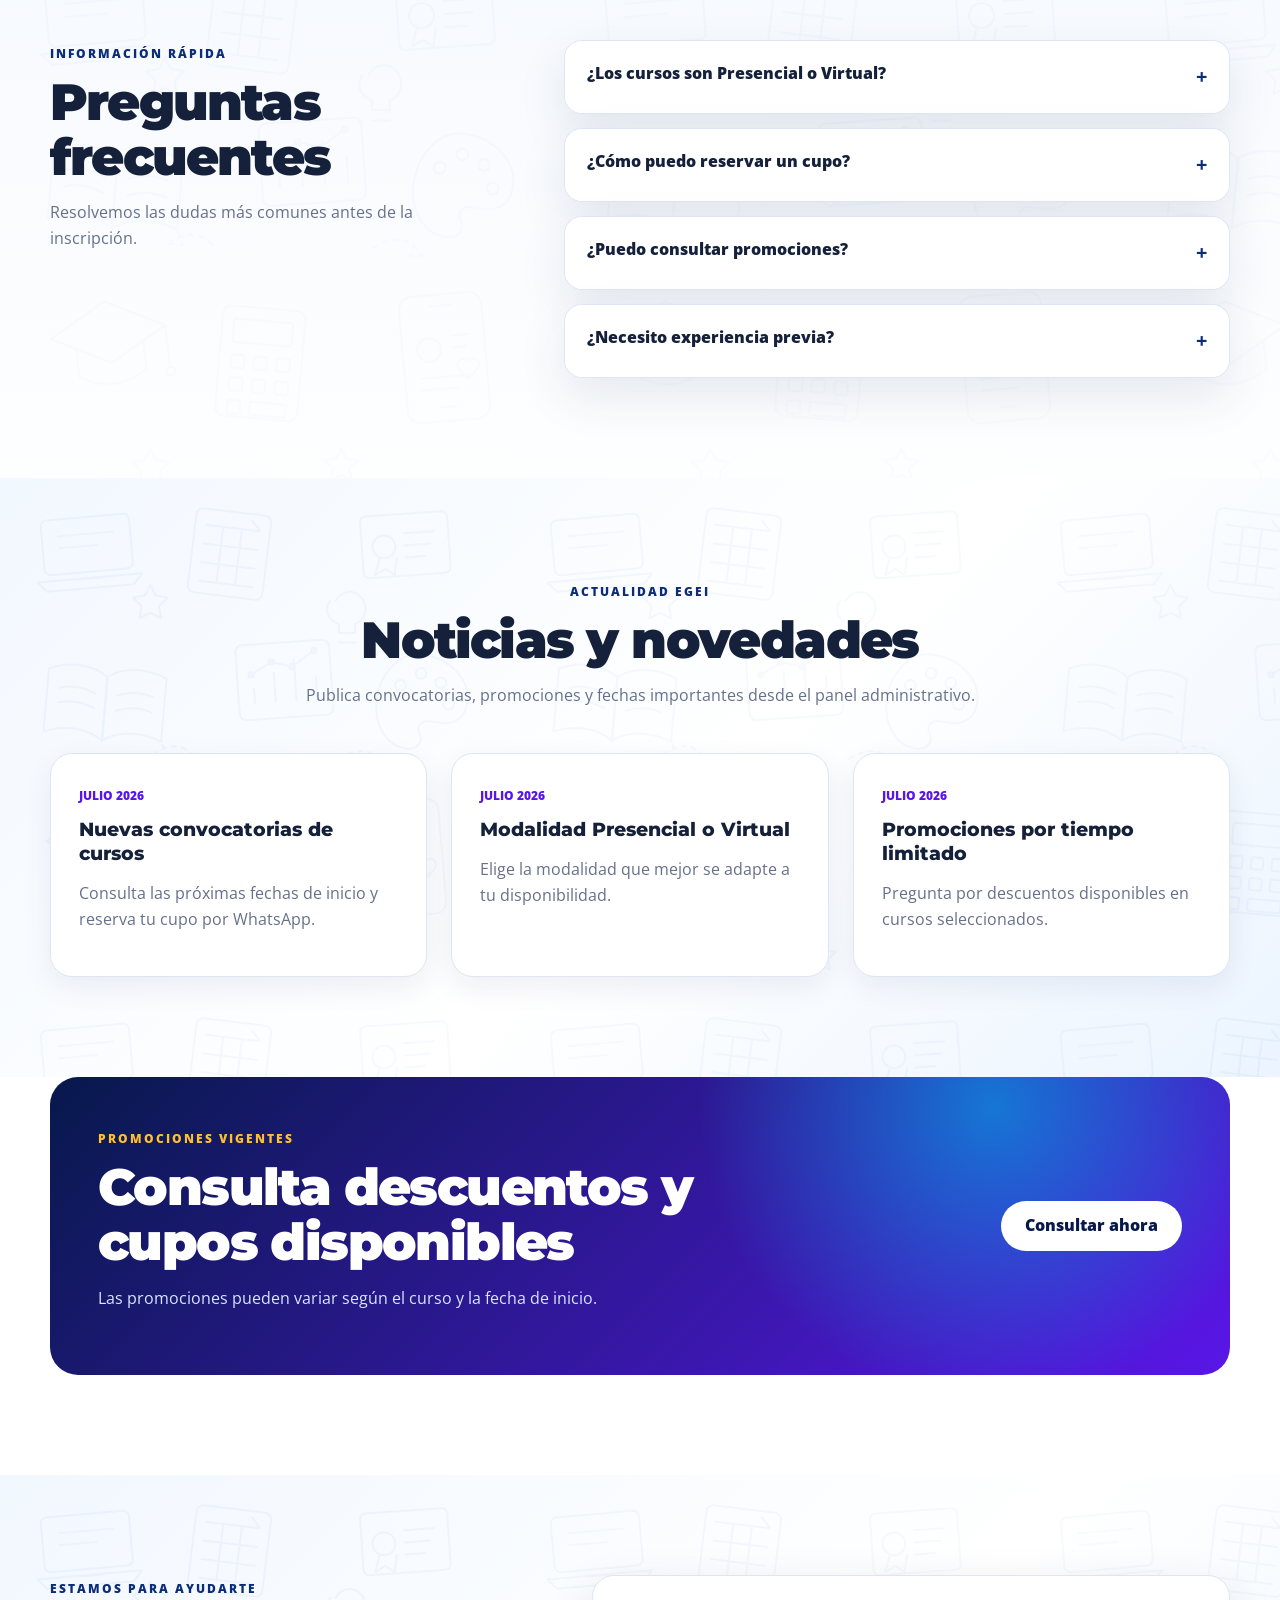
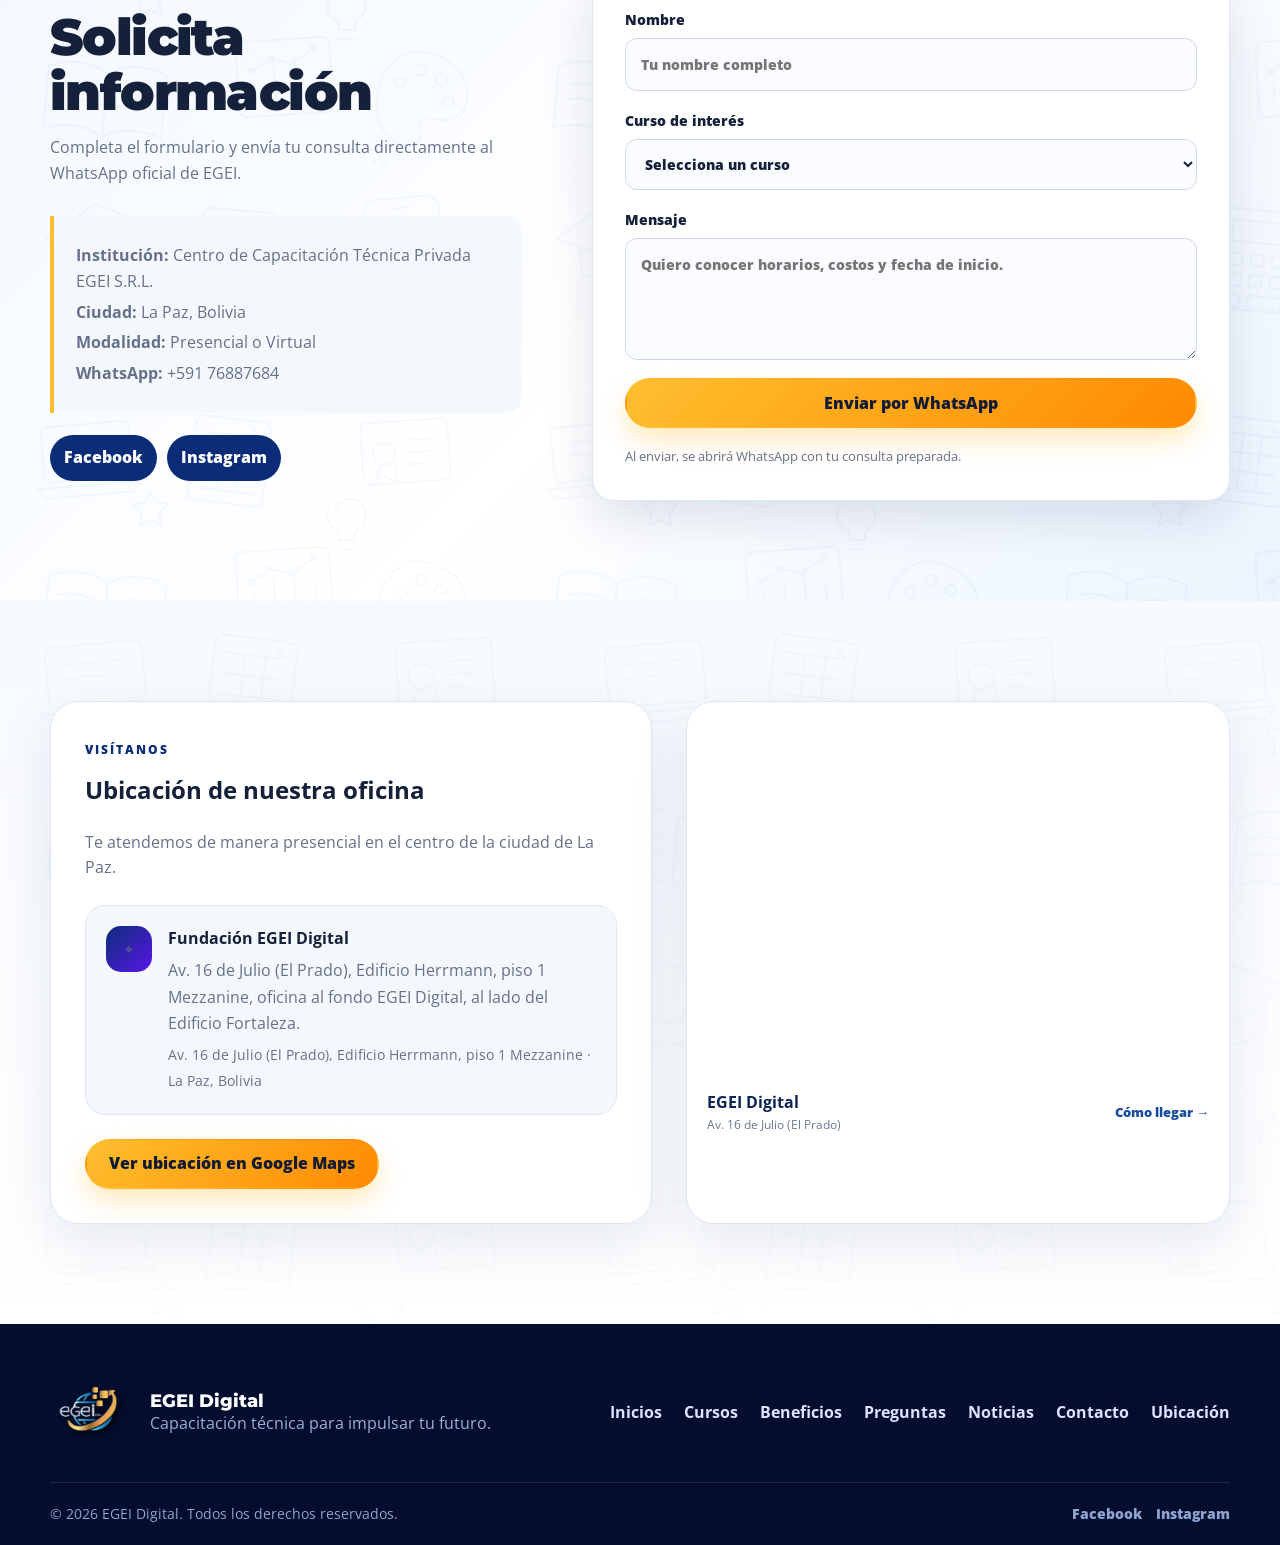
==== commit eb3f5530: "Add files via upload" ====
--- a/index.html
+++ b/index.html
@@ -158,7 +158,7 @@
 <div class="courses-grid courses-grid-v6">
 <article class="course-card course-card-v6 reveal course-story-card" data-category="digital">
 <div class="course-media course-story-media" style="--course-image:url('assets/images/cursos/excel.webp')"><img alt="Curso de Excel" loading="lazy" src="assets/images/cursos/excel.webp"/><span class="course-badge badge-popular">Más solicitado</span><span class="course-mode">Presencial o Virtual</span></div>
-<div class="course-body course-story-content"><div class="course-meta"><span>1 mes</span><span>Últimos cupos</span></div><h3>Microsoft Excel</h3><p>Excel básico, intermedio, avanzado, estadístico y financiero.</p><div class="course-actions"><button class="btn btn-small btn-course-secondary course-info" data-course="Microsoft Excel" type="button">Ver curso</button><button class="btn btn-small" data-course="Microsoft Excel" data-enroll-open="" type="button">Inscribirme</button></div></div>
+<div class="course-body course-story-content"><div class="course-meta"><span>1 mes</span><span>Últimos cupos</span></div><h3>Microsoft Excel</h3><p>Excel básico, intermedio, avanzado, estadístico y financiero.</p><div class="course-actions"><a class="btn btn-small btn-course-secondary course-syllabus-link" href="pensum-excel.html" aria-label="Ver pensum del curso de Microsoft Excel">Ver pensum</a><button class="btn btn-small" data-course="Microsoft Excel" data-enroll-open="" type="button">Inscribirme</button></div></div>
 </article>
 <article class="course-card course-card-v6 reveal course-story-card" data-category="digital">
 <div class="course-media course-story-media" style="--course-image:url('assets/images/cursos/office.webp')"><img alt="Curso de Microsoft Office" loading="lazy" src="assets/images/cursos/office.webp"/><span class="course-badge badge-new">Nuevo inicio</span><span class="course-mode">Presencial o Virtual</span></div>
--- a/assets/css/version-6.css
+++ b/assets/css/version-6.css
@@ -52,3 +52,9 @@
 body.dark-mode .btn-course-secondary{color:#dceaff!important;border-color:#31598e!important}
 body.dark-mode .btn-course-secondary:hover{background:#142b4e!important}
 @media(max-width:560px){.course-actions{grid-template-columns:1fr}.course-card-v6 .course-media{aspect-ratio:16/9}}
+
+/* V7.1 — acceso al pensum desde la tarjeta de Excel */
+.course-syllabus-link{
+  text-decoration:none;
+  cursor:pointer;
+}
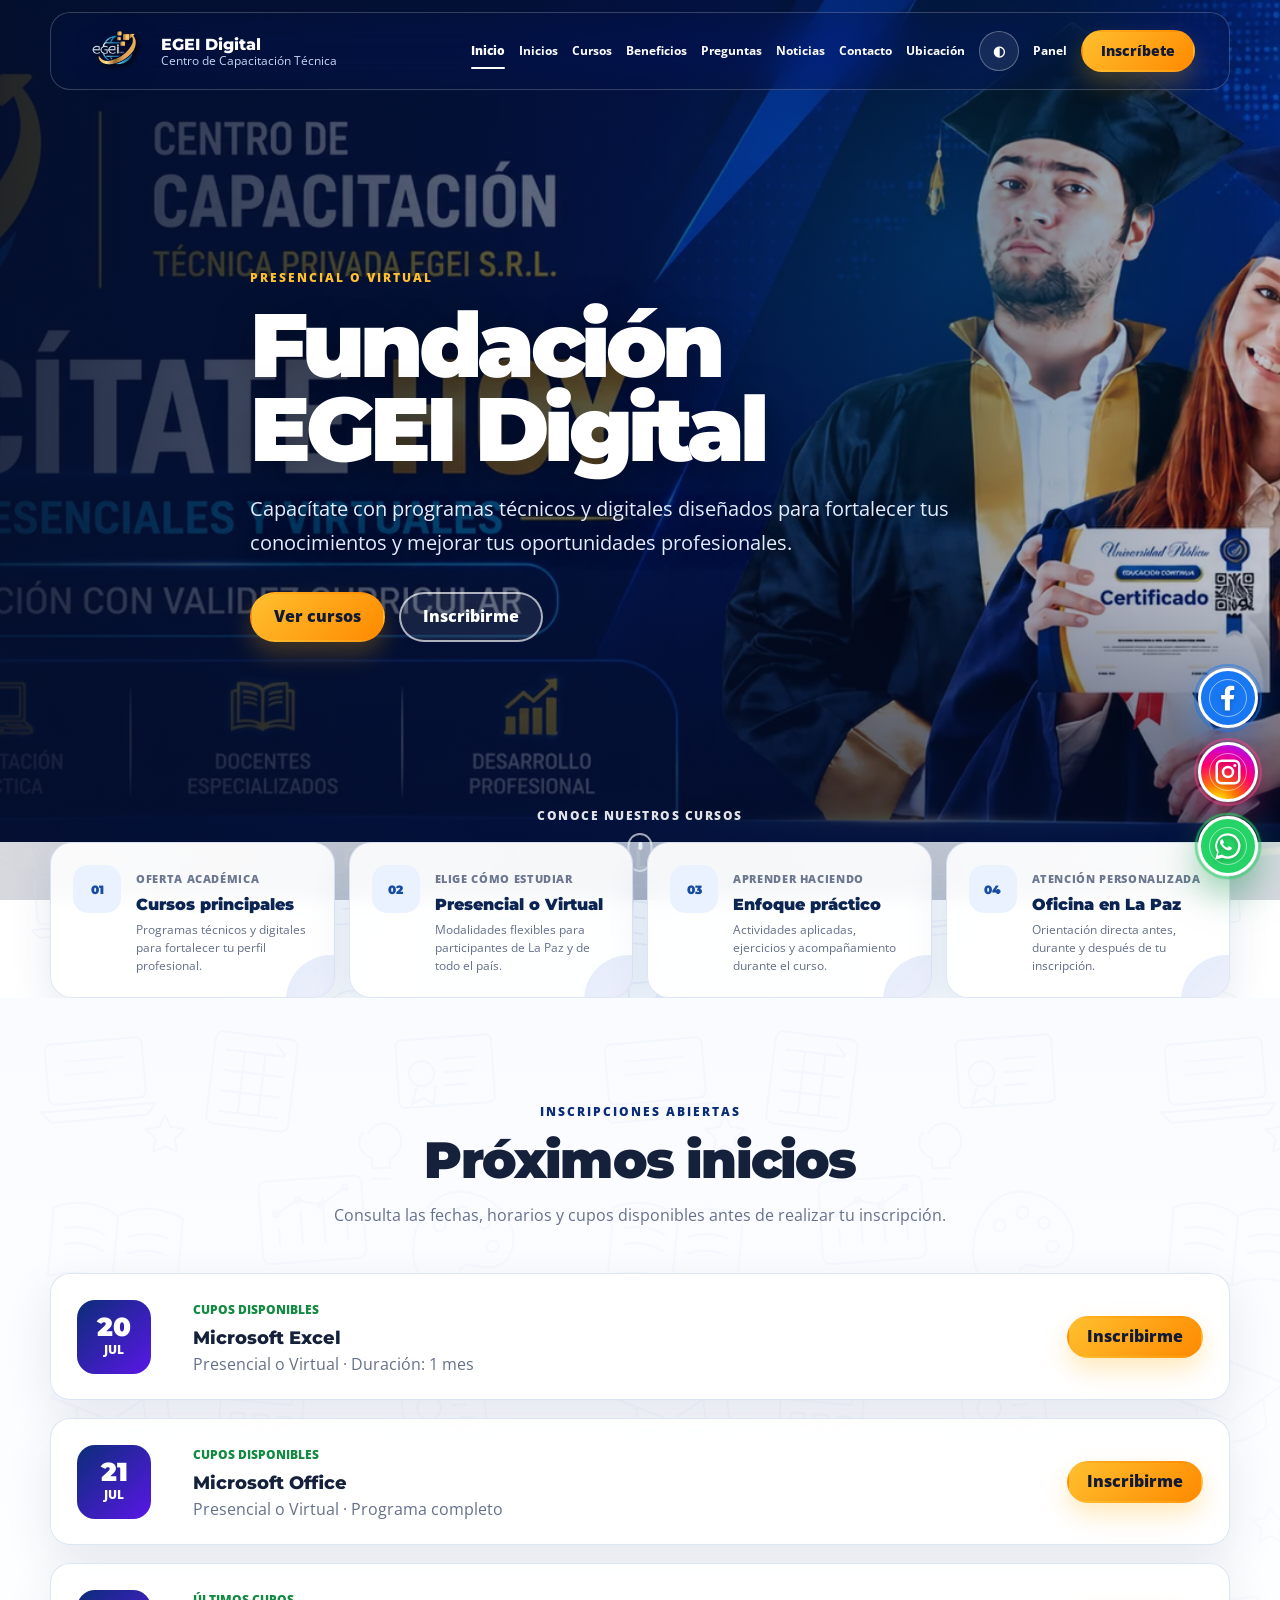
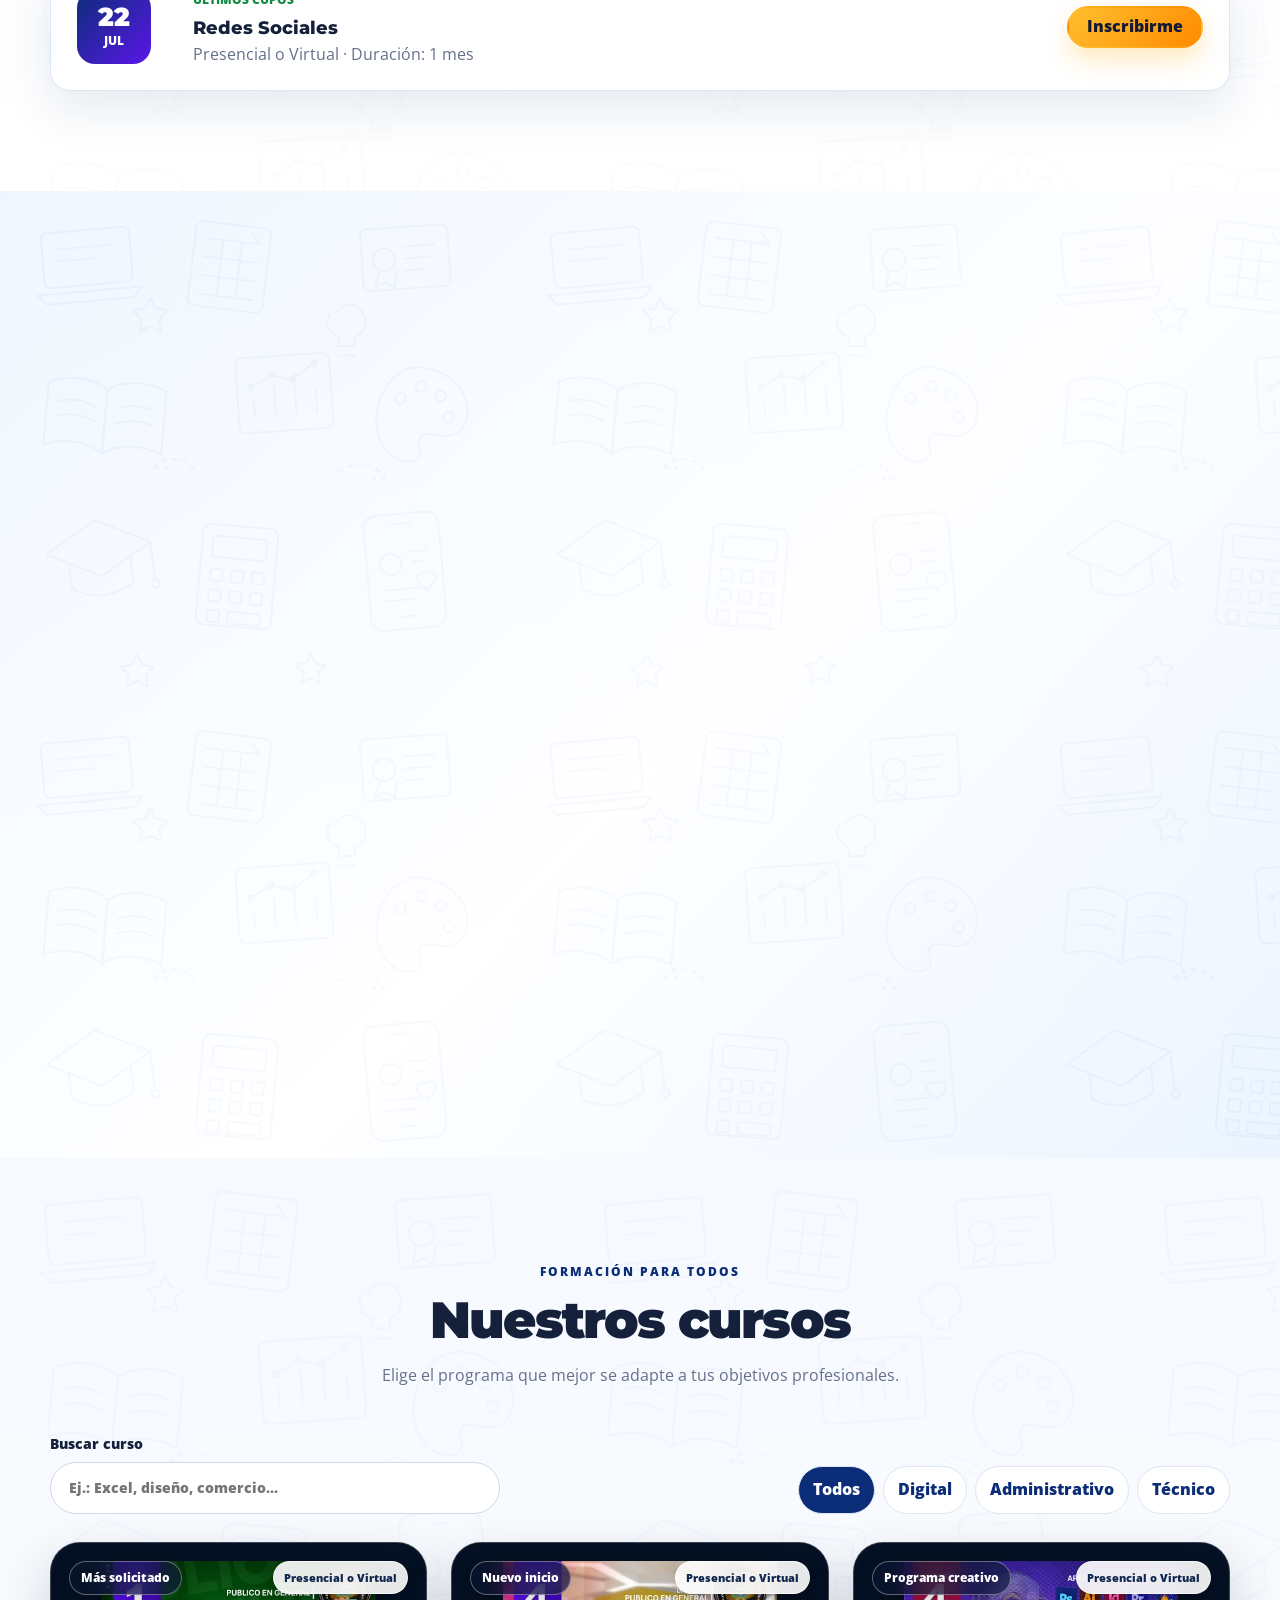
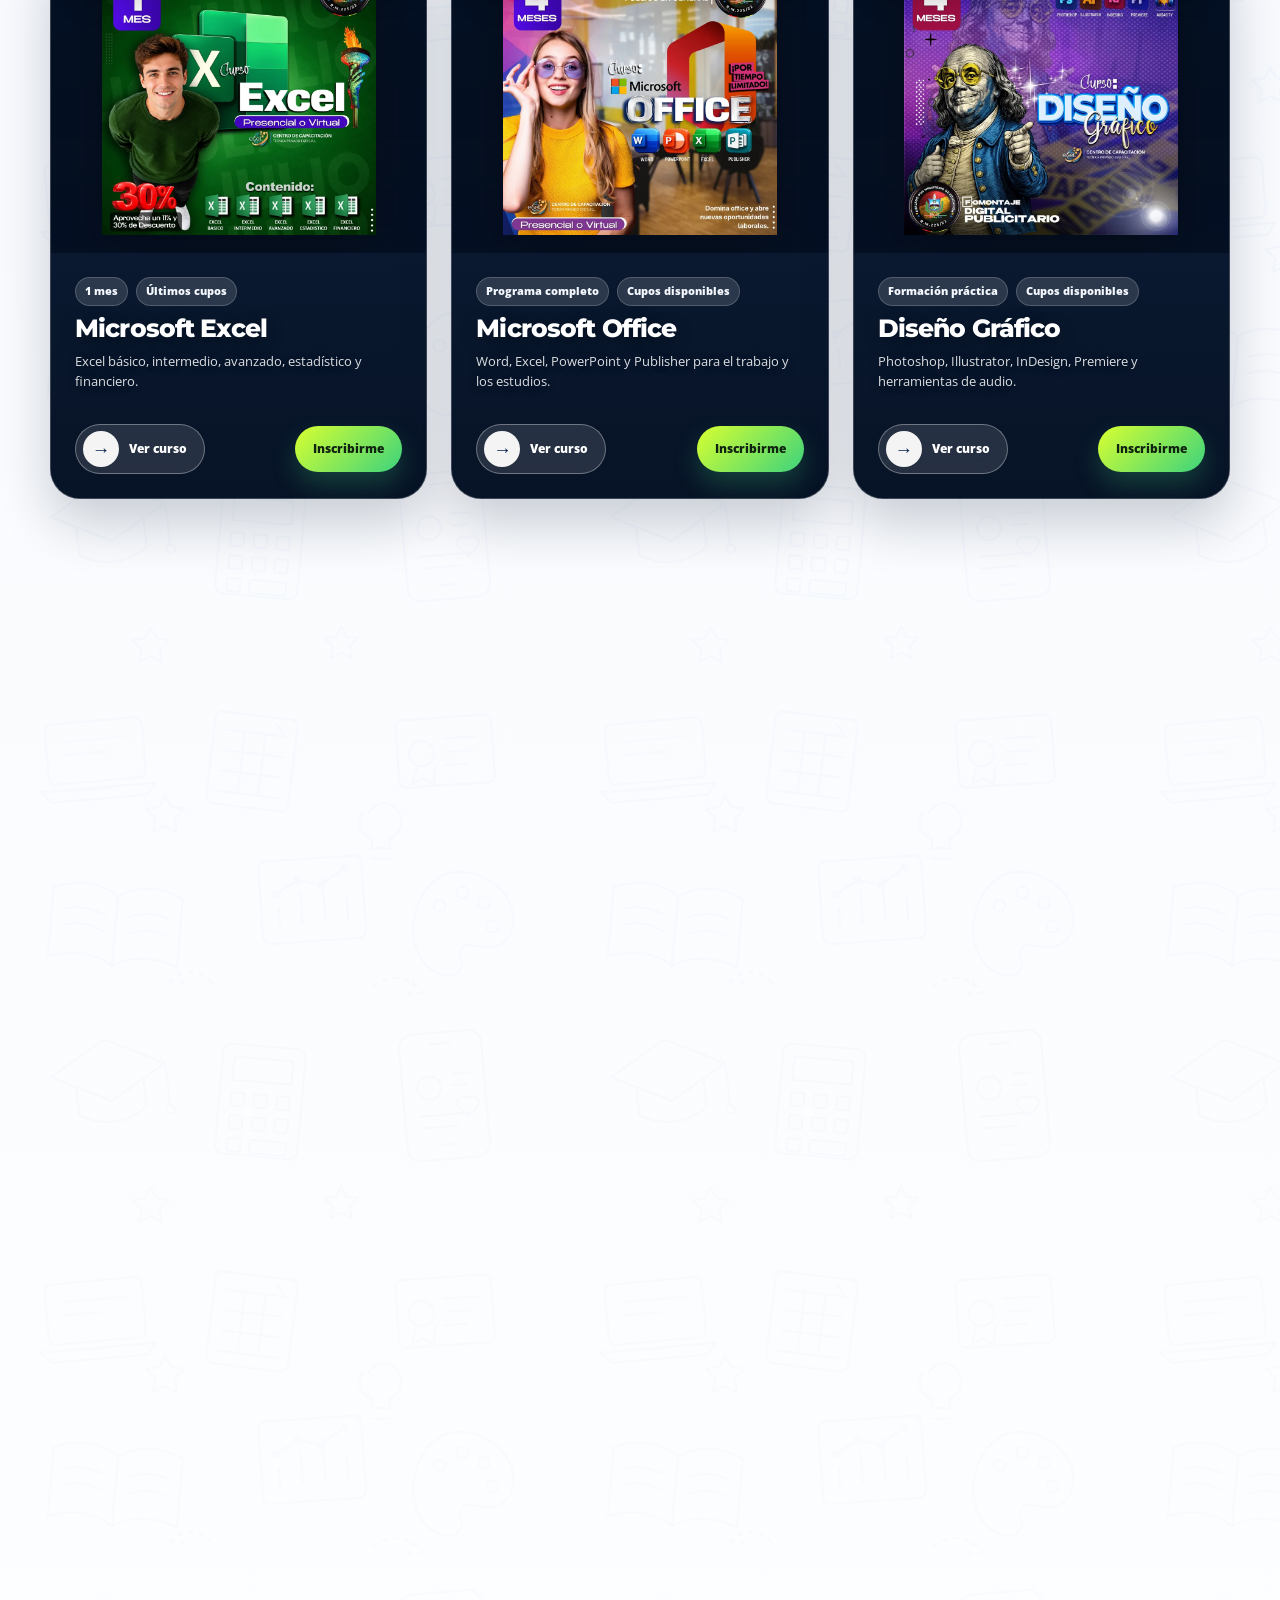
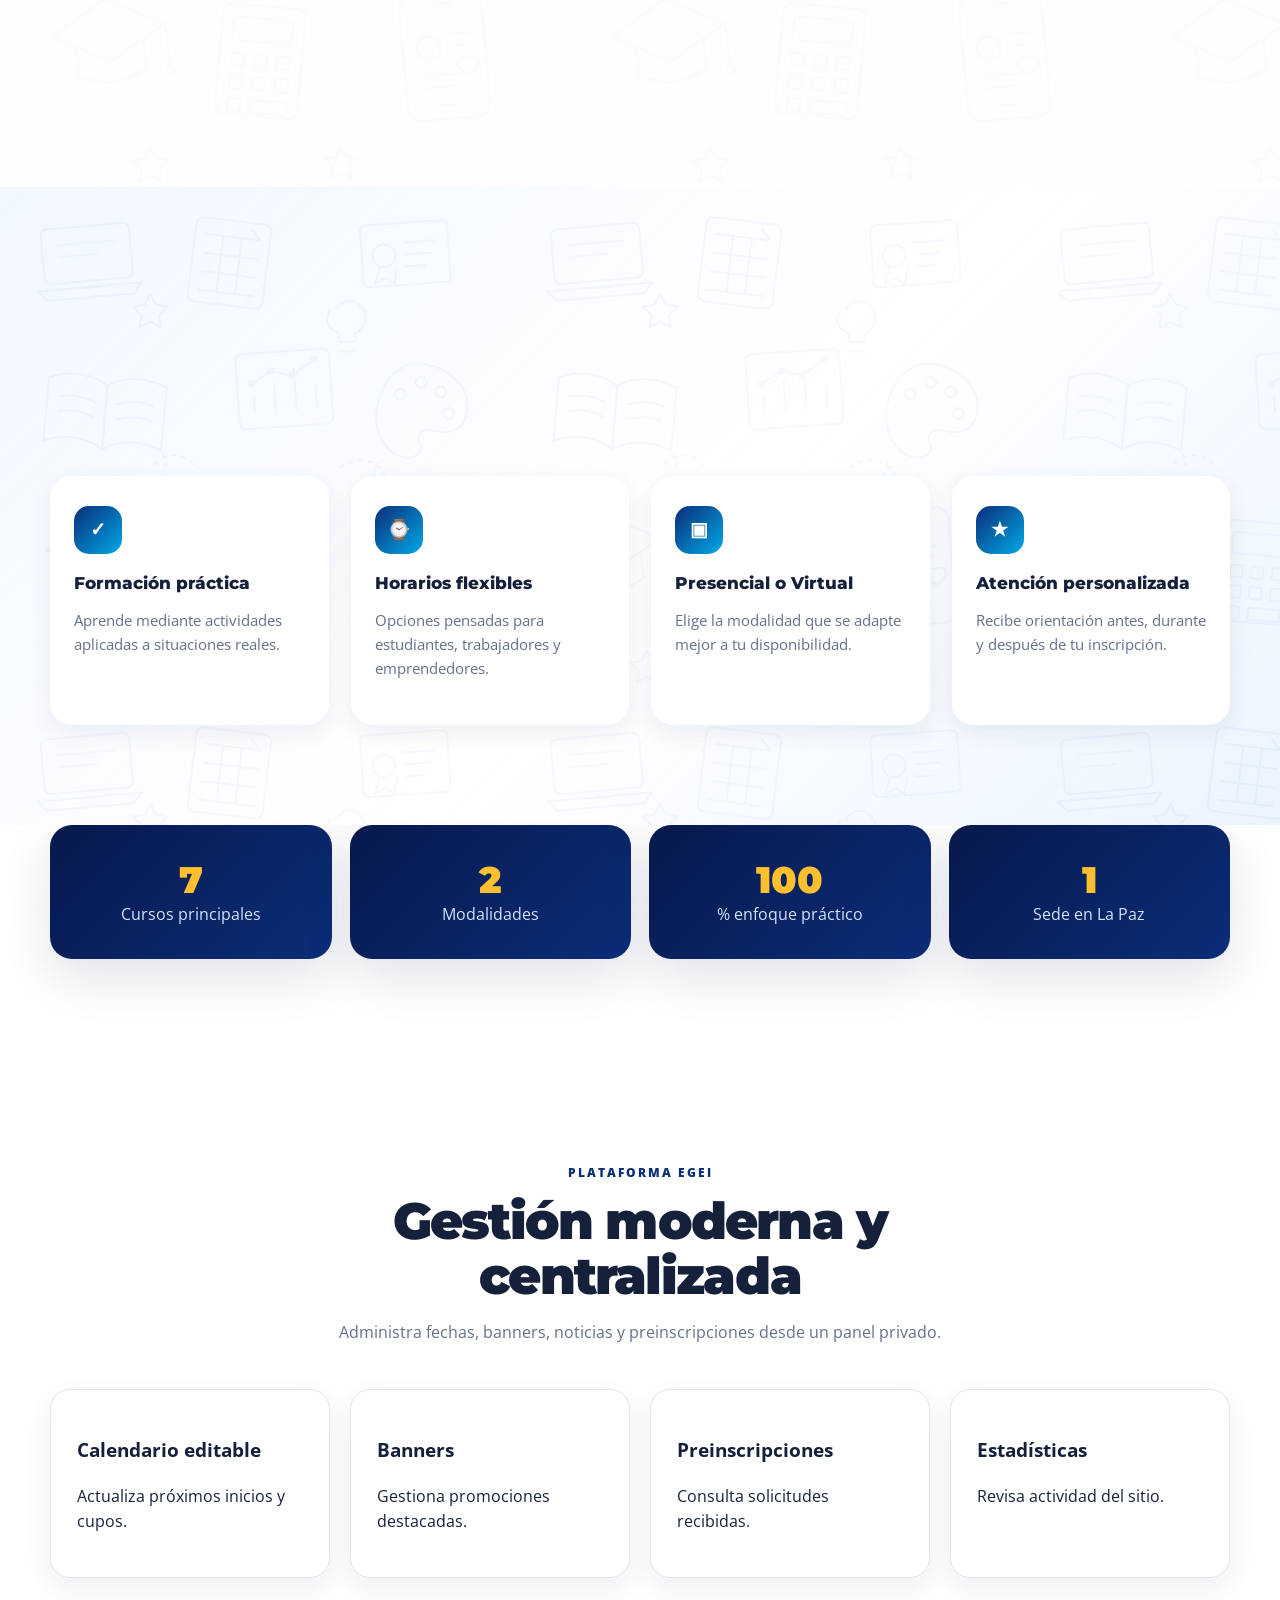
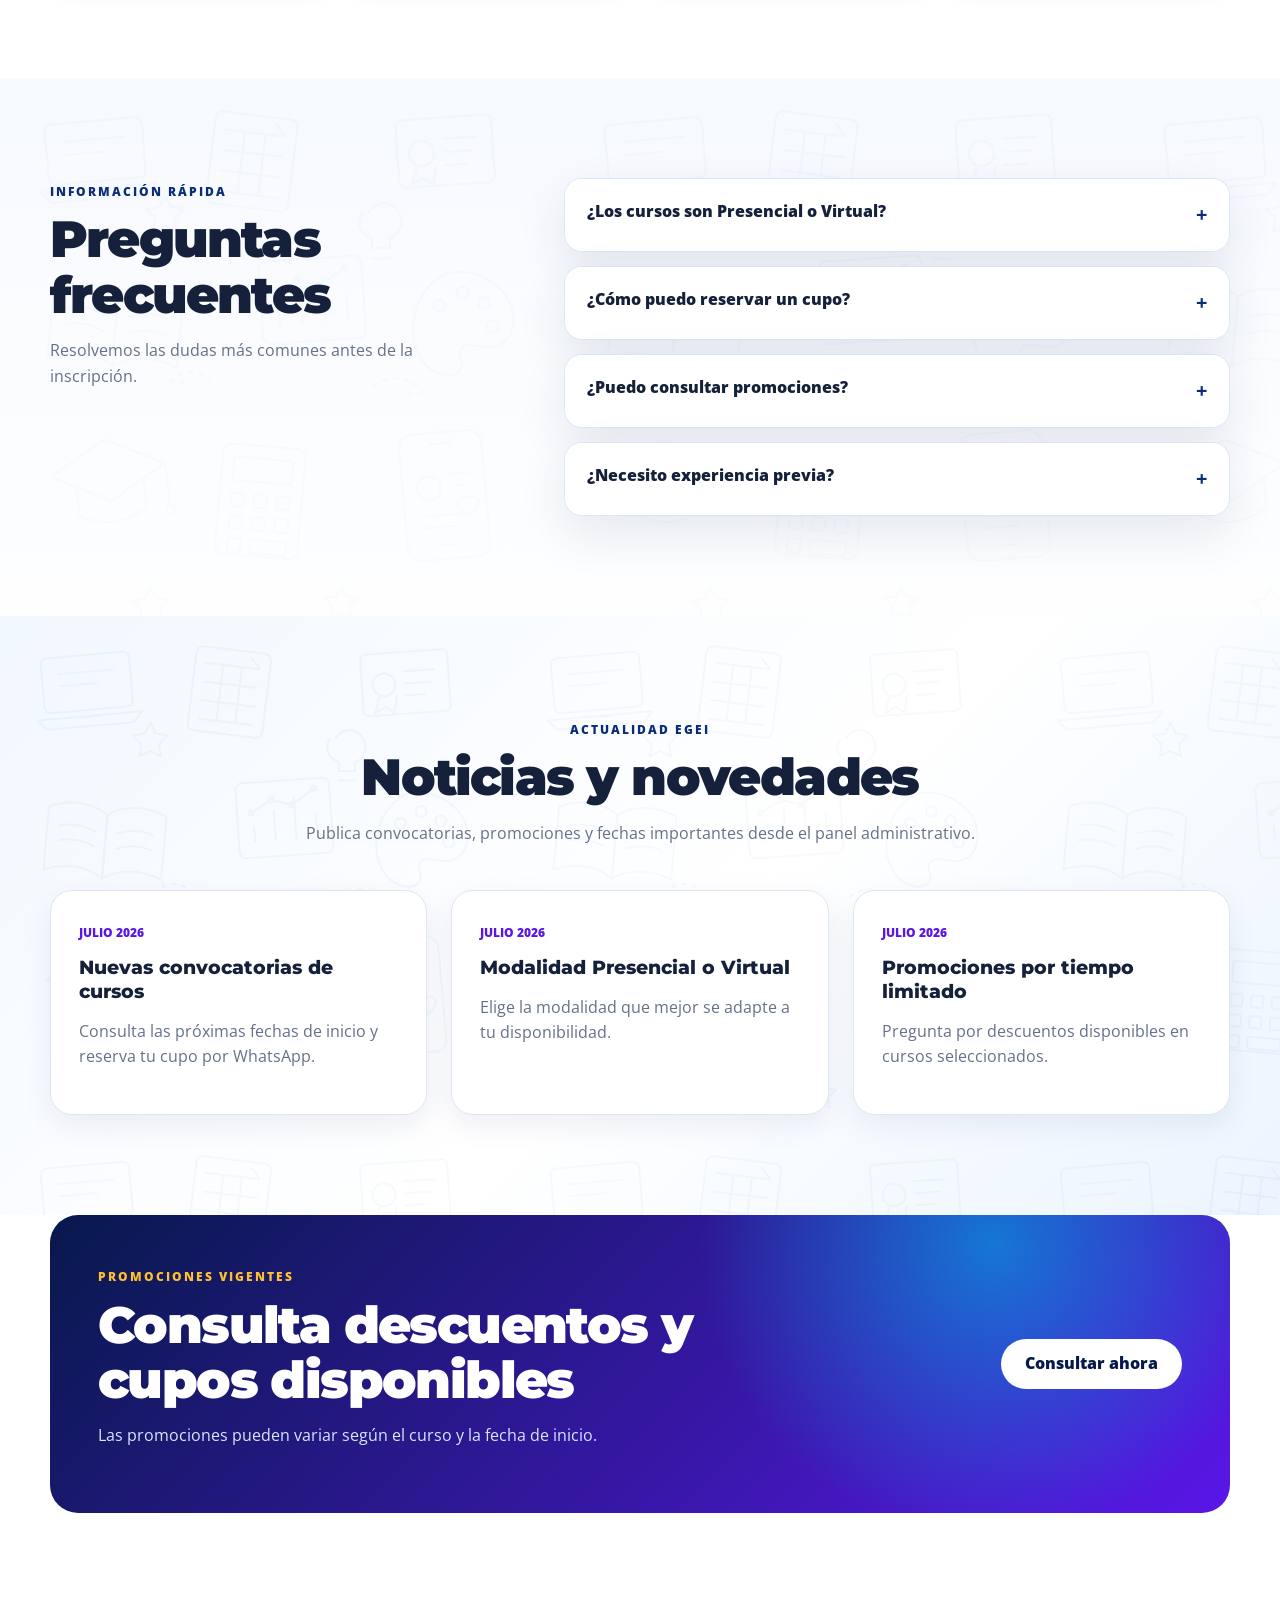
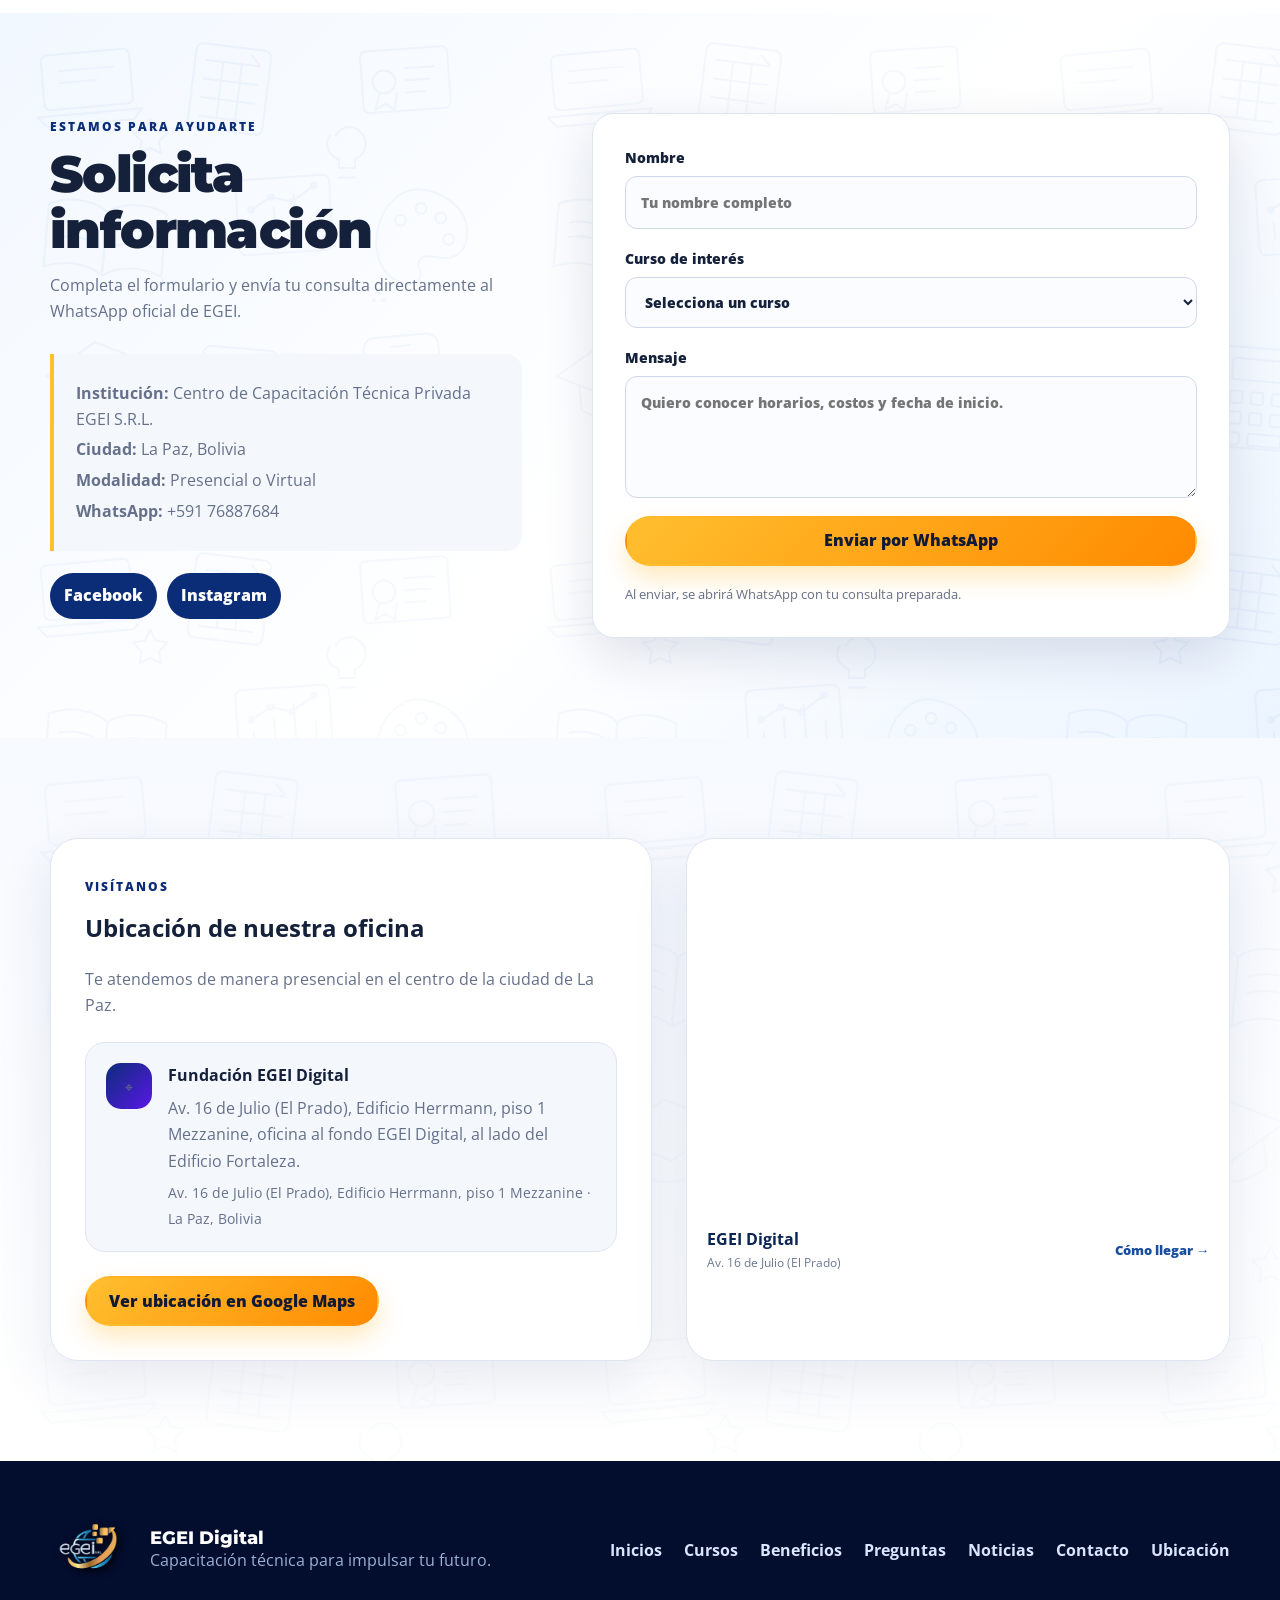
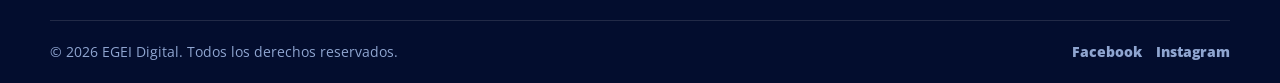
==== commit 7767bec1: "Add files via upload" ====
--- a/index.html
+++ b/index.html
@@ -158,7 +158,7 @@
 <div class="courses-grid courses-grid-v6">
 <article class="course-card course-card-v6 reveal course-story-card" data-category="digital">
 <div class="course-media course-story-media" style="--course-image:url('assets/images/cursos/excel.webp')"><img alt="Curso de Excel" loading="lazy" src="assets/images/cursos/excel.webp"/><span class="course-badge badge-popular">Más solicitado</span><span class="course-mode">Presencial o Virtual</span></div>
-<div class="course-body course-story-content"><div class="course-meta"><span>1 mes</span><span>Últimos cupos</span></div><h3>Microsoft Excel</h3><p>Excel básico, intermedio, avanzado, estadístico y financiero.</p><div class="course-actions"><a class="btn btn-small btn-course-secondary course-syllabus-link" href="pensum-excel.html" aria-label="Ver pensum del curso de Microsoft Excel">Ver pensum</a><button class="btn btn-small" data-course="Microsoft Excel" data-enroll-open="" type="button">Inscribirme</button></div></div>
+<div class="course-body course-story-content"><div class="course-meta"><span>1 mes</span><span>Últimos cupos</span></div><h3>Microsoft Excel</h3><p>Excel básico, intermedio, avanzado, estadístico y financiero.</p><div class="course-actions"><button class="btn btn-small btn-course-secondary course-info" data-course="Microsoft Excel" type="button">Ver curso</button><button class="btn btn-small" data-course="Microsoft Excel" data-enroll-open="" type="button">Inscribirme</button></div></div>
 </article>
 <article class="course-card course-card-v6 reveal course-story-card" data-category="digital">
 <div class="course-media course-story-media" style="--course-image:url('assets/images/cursos/office.webp')"><img alt="Curso de Microsoft Office" loading="lazy" src="assets/images/cursos/office.webp"/><span class="course-badge badge-new">Nuevo inicio</span><span class="course-mode">Presencial o Virtual</span></div>
@@ -170,7 +170,7 @@
 </article>
 <article class="course-card course-card-v6 reveal course-story-card" data-category="digital">
 <div class="course-media course-story-media" style="--course-image:url('assets/images/cursos/redes-sociales.webp')"><img alt="Curso de Redes Sociales" loading="lazy" src="assets/images/cursos/redes-sociales.webp"/><span class="course-badge badge-popular">Tendencia</span><span class="course-mode">Presencial o Virtual</span></div>
-<div class="course-body course-story-content"><div class="course-meta"><span>1 mes</span><span>Inscripción abierta</span></div><h3>Redes Sociales</h3><p>Facebook Ads, WhatsApp Business, Canva y publicidad digital.</p><div class="course-actions"><button class="btn btn-small btn-course-secondary course-info" data-course="Redes Sociales" type="button">Ver curso</button><button class="btn btn-small" data-course="Redes Sociales" data-enroll-open="" type="button">Inscribirme</button></div></div>
+<div class="course-body course-story-content"><div class="course-meta"><span>1 mes</span><span>Inscripción abierta</span></div><h3>Redes Sociales</h3><p>Facebook Ads, WhatsApp Business, Canva y publicidad digital.</p><div class="course-actions"><a class="btn btn-small btn-course-secondary course-info course-syllabus-link" href="pensum-redes-sociales.html" aria-label="Ver pensum del curso de Redes Sociales">Ver pensum</a><button class="btn btn-small" data-course="Redes Sociales" data-enroll-open="" type="button">Inscribirme</button></div></div>
 </article>
 <article class="course-card course-card-v6 reveal course-story-card" data-category="administrativo">
 <div class="course-media course-story-media" style="--course-image:url('assets/images/cursos/comercio-exterior.webp')"><img alt="Curso de Comercio Exterior" loading="lazy" src="assets/images/cursos/comercio-exterior.webp"/><span class="course-badge">Gestión y aduanas</span><span class="course-mode">Presencial o Virtual</span></div>
@@ -382,7 +382,7 @@
 <span class="wa-tooltip">¿Necesitas información?</span>
 </a>
 <button aria-label="Volver arriba" class="back-to-top" type="button">↑</button>
-<script src="assets/js/main.js?v=67"></script><script src="assets/js/v7.js"></script><script src="assets/js/version-6.js"></script>
+<script src="assets/js/main.js?v=67"></script><script src="assets/js/v7.js?v=72"></script><script src="assets/js/version-6.js"></script>
 <div aria-hidden="true" class="egei-enroll-modal" id="egei-enroll-modal">
 <div aria-labelledby="egei-enroll-title" aria-modal="true" class="egei-enroll-card" role="dialog">
 <button aria-label="Cerrar" class="egei-enroll-close" data-enroll-close="" type="button">×</button>
--- a/assets/css/style.css
+++ b/assets/css/style.css
@@ -728,3 +728,21 @@
   .course-story-media img{padding:15px 10px 155px!important}
 }
 @media(prefers-reduced-motion:reduce){.social-float,.social-pulse{animation:none!important}}
+
+
+/* ===== Versión 7.2 · encuadre definitivo de imágenes de cursos ===== */
+.course-story-card{min-height:0!important;display:flex!important;flex-direction:column!important;background:#071326!important}
+.course-story-card::after{display:none!important}
+.course-story-media{position:relative!important;inset:auto!important;height:310px!important;min-height:310px!important;flex:0 0 310px!important;overflow:hidden!important;background:#071326!important}
+.course-story-media::before{inset:-24px!important;filter:blur(20px) saturate(1.08)!important;opacity:.72!important}
+.course-story-media::after{content:""!important;position:absolute!important;inset:0!important;z-index:1!important;background:linear-gradient(180deg,rgba(4,13,31,.04),rgba(4,13,31,.16))!important;pointer-events:none!important}
+.course-story-media img{position:relative!important;z-index:2!important;display:block!important;width:100%!important;height:100%!important;padding:18px!important;margin:0!important;object-fit:contain!important;object-position:center!important;box-sizing:border-box!important;transform:none!important;filter:drop-shadow(0 14px 24px rgba(0,0,0,.30))!important}
+.course-story-card:hover .course-story-media img{transform:scale(1.025)!important}
+.course-story-media .course-badge,.course-story-media .course-mode{z-index:4!important}
+.course-story-content{position:relative!important;left:auto!important;right:auto!important;bottom:auto!important;z-index:3!important;display:flex!important;flex:1!important;flex-direction:column!important;padding:24px!important;background:linear-gradient(180deg,#0a1930,#071326)!important;color:#fff!important}
+.course-story-content .course-actions{margin-top:auto!important}
+.course-story-content h3{font-size:1.55rem!important}
+.course-story-content>p{max-width:none!important;min-height:3.8em!important}
+.course-story-content .course-info{text-decoration:none!important}
+@media(max-width:1040px){.course-story-media{height:290px!important;min-height:290px!important;flex-basis:290px!important}}
+@media(max-width:640px){.course-story-media{height:330px!important;min-height:330px!important;flex-basis:330px!important}.course-story-media img{padding:14px!important}}
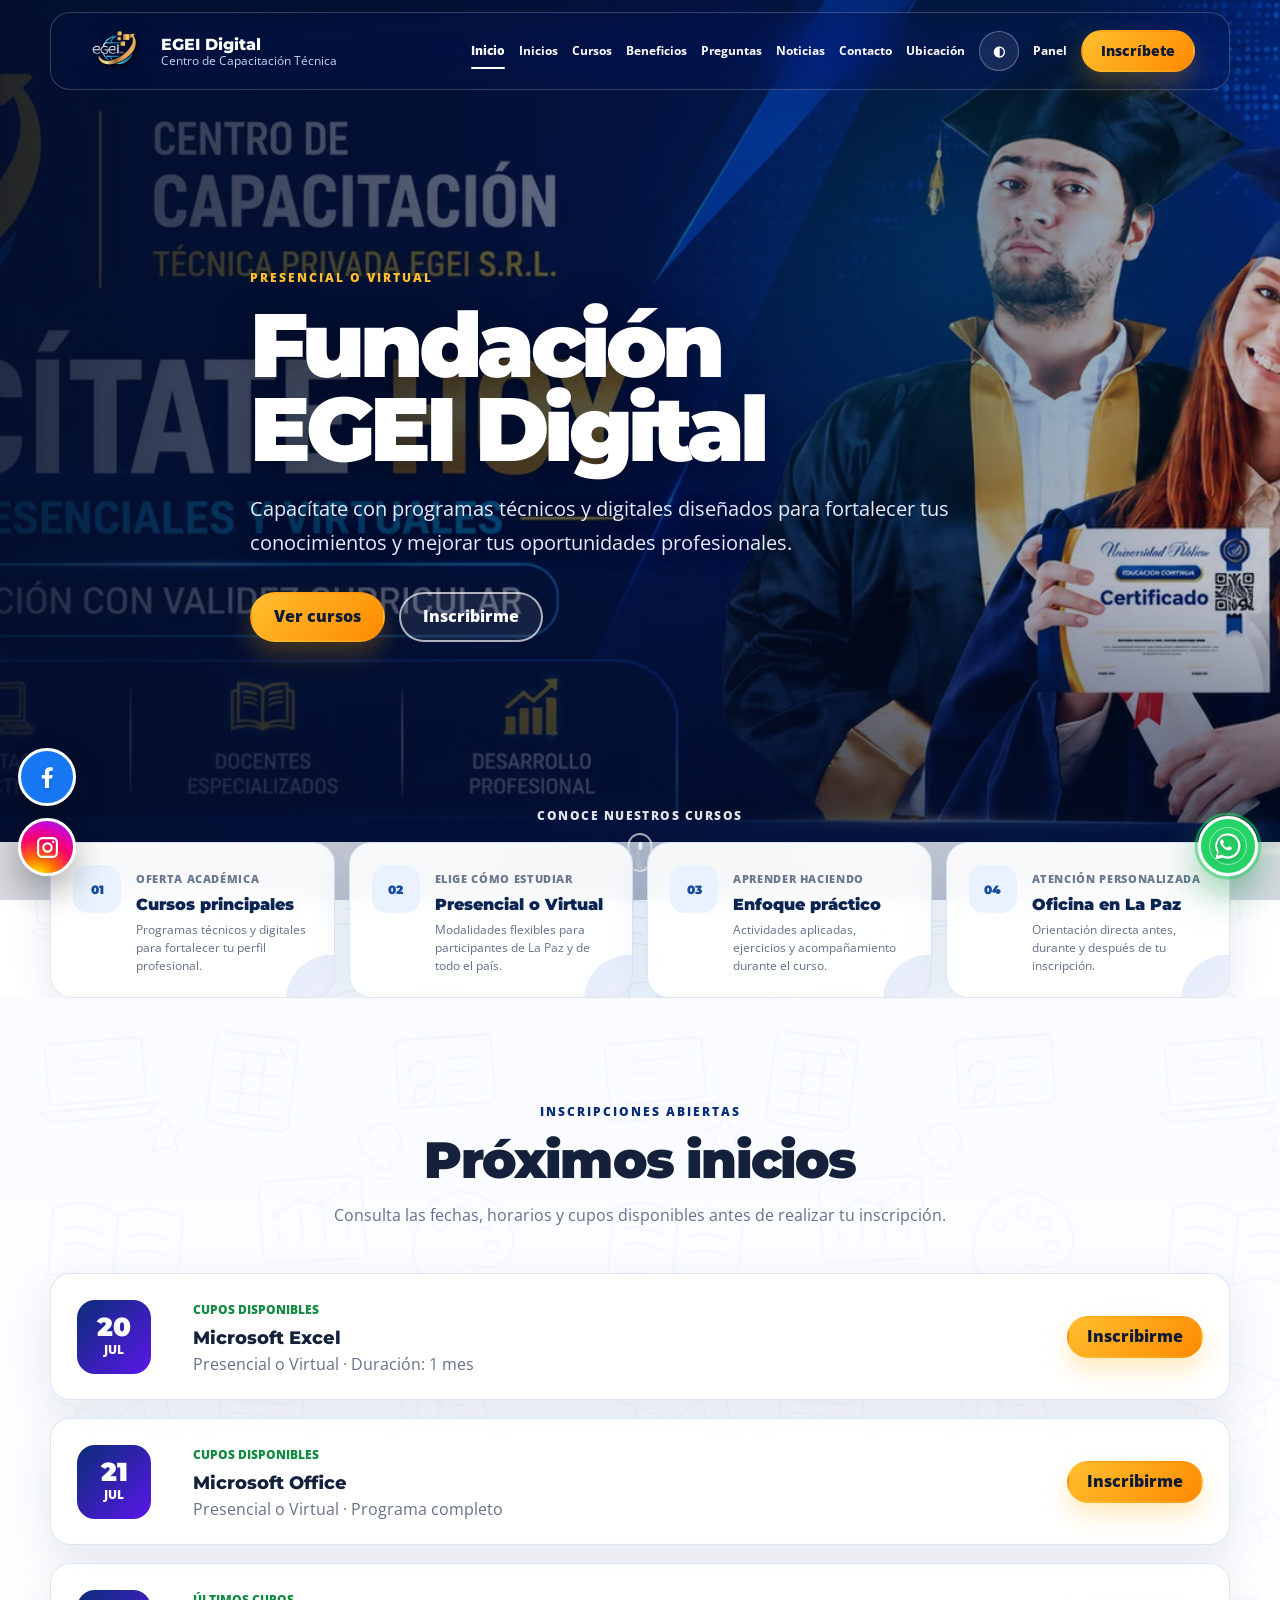
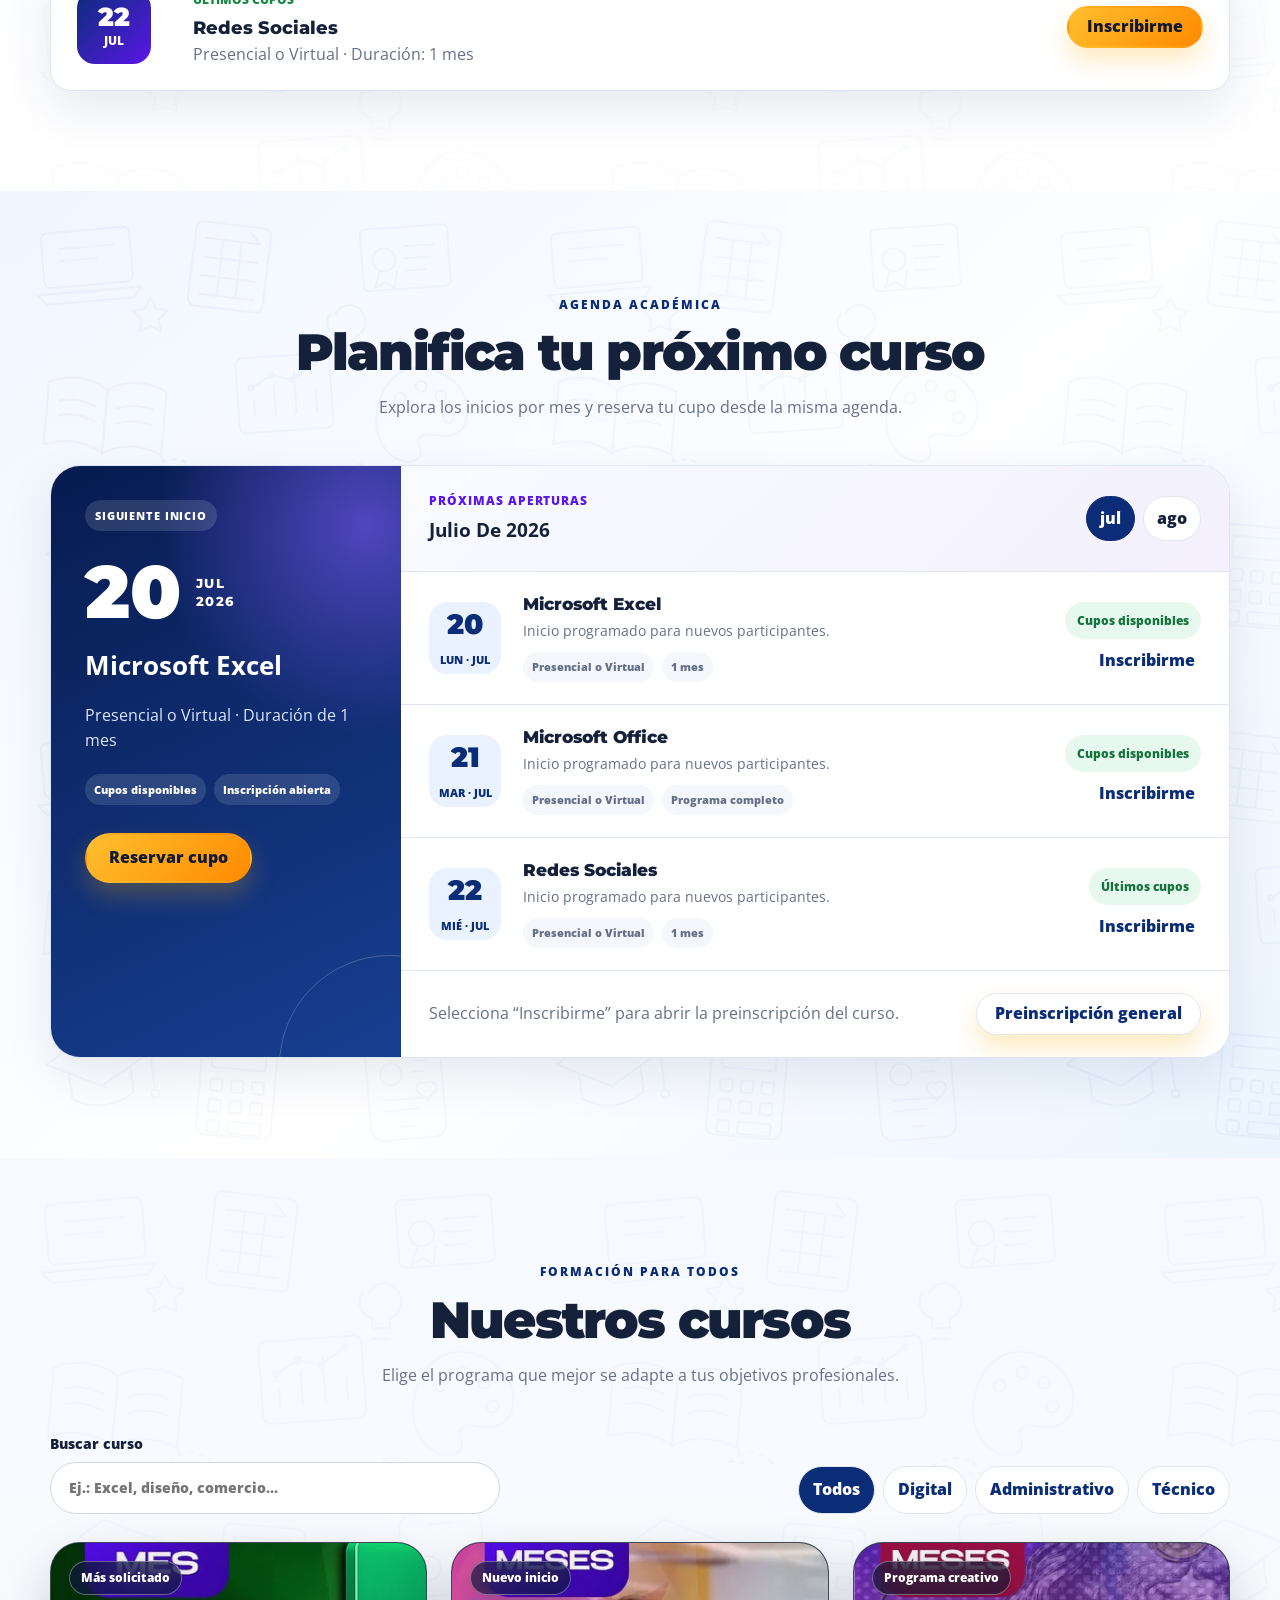
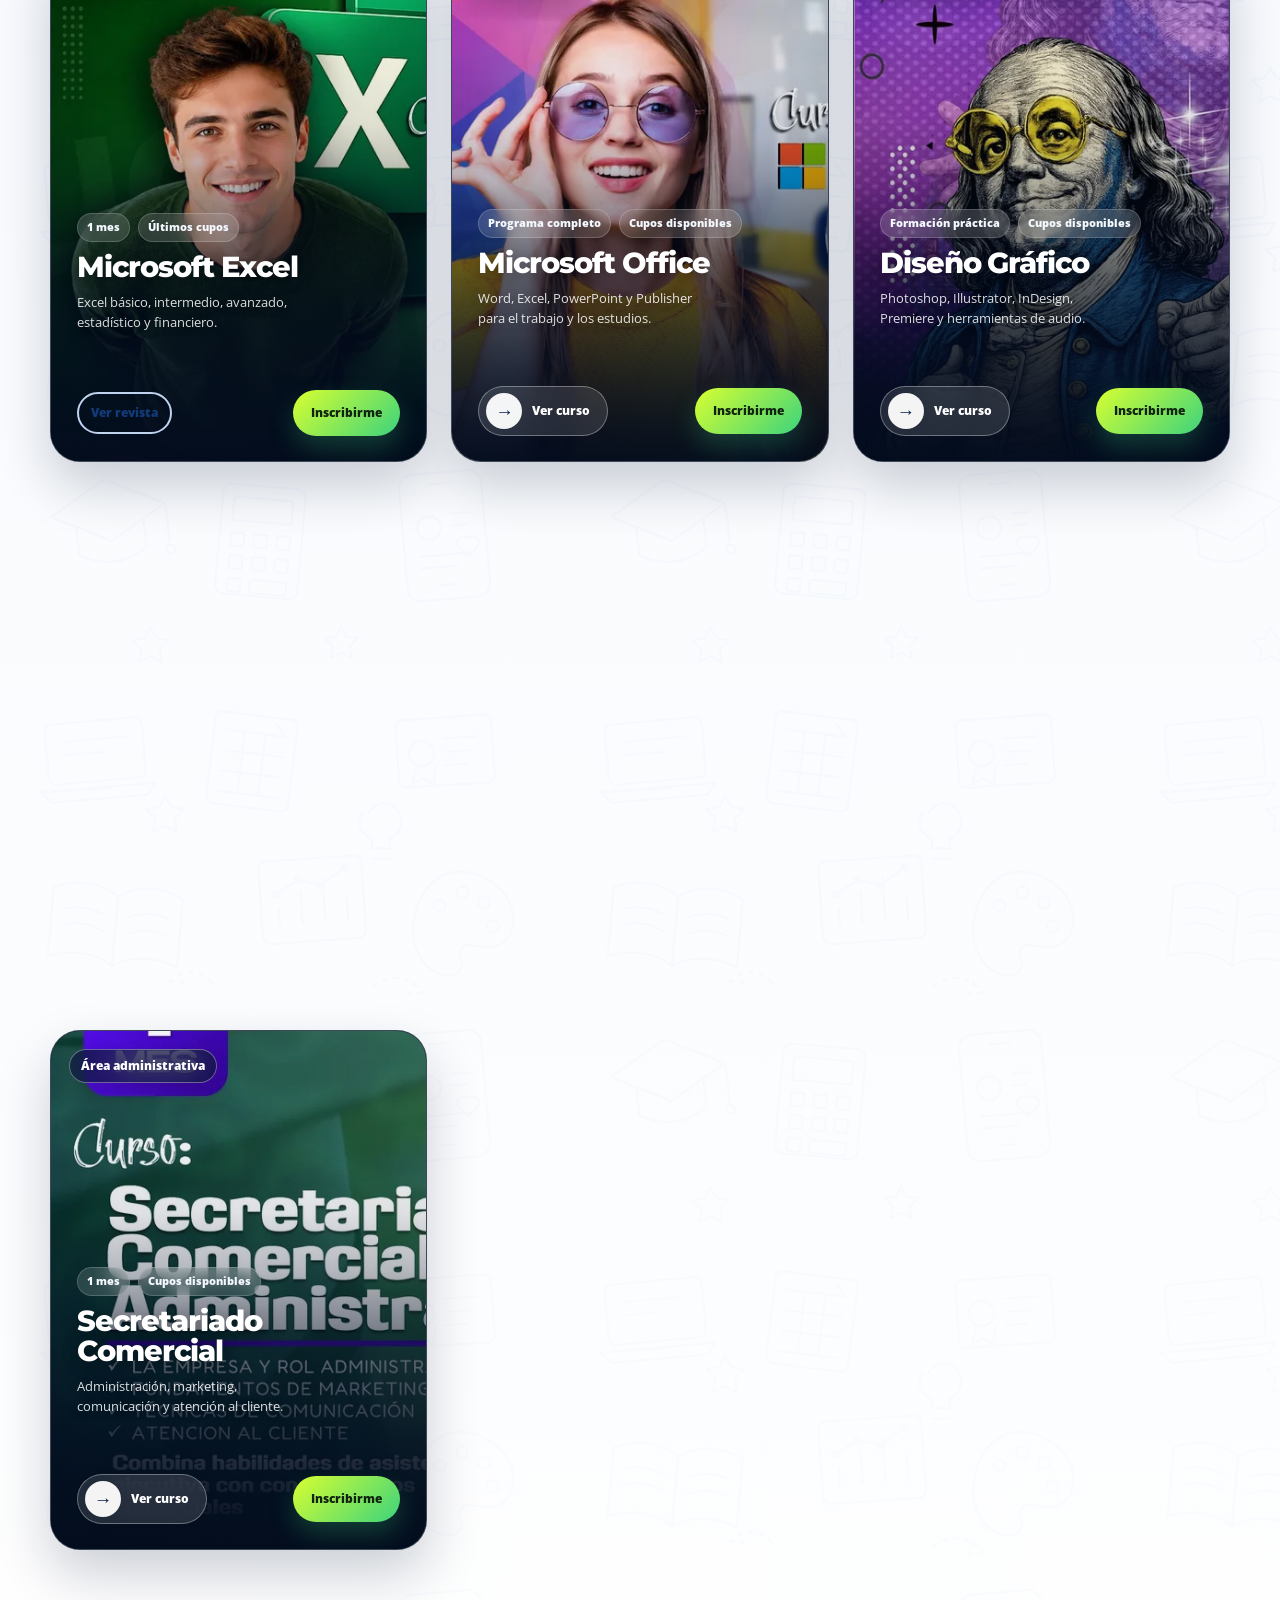
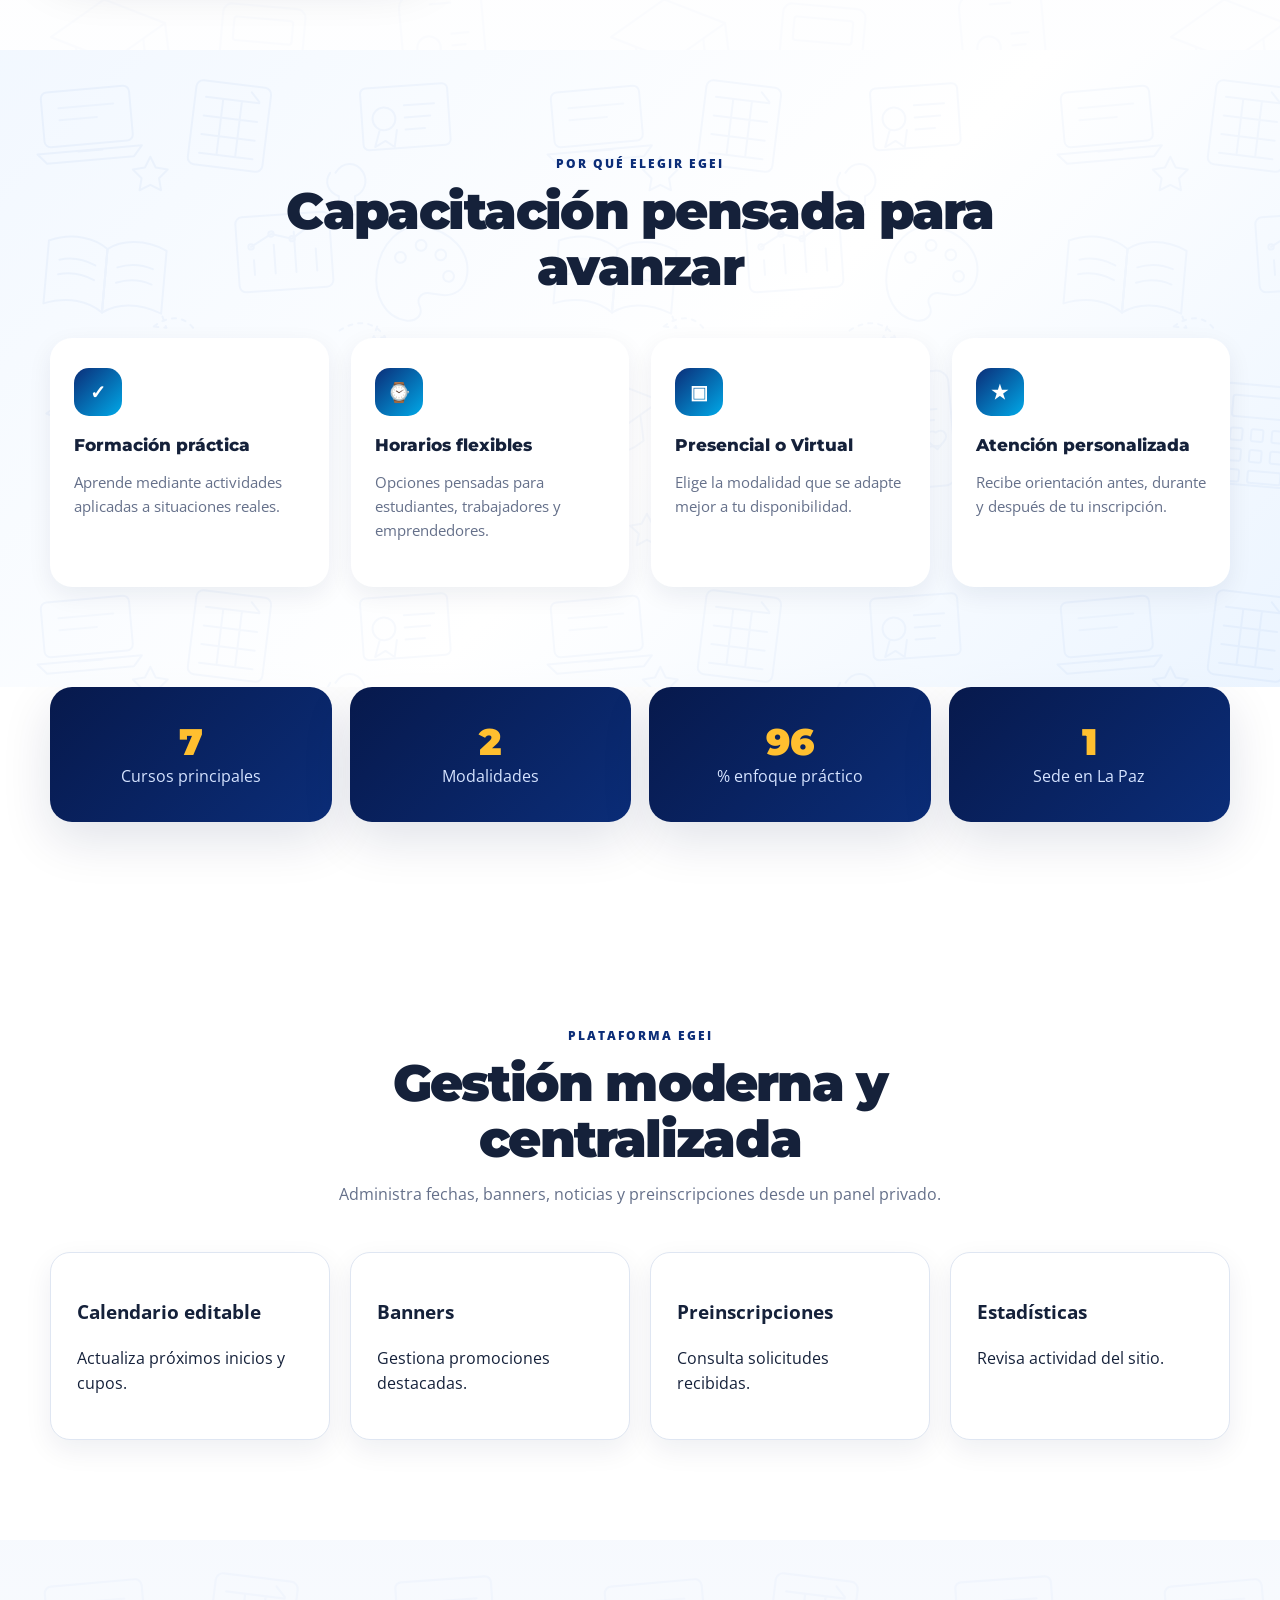
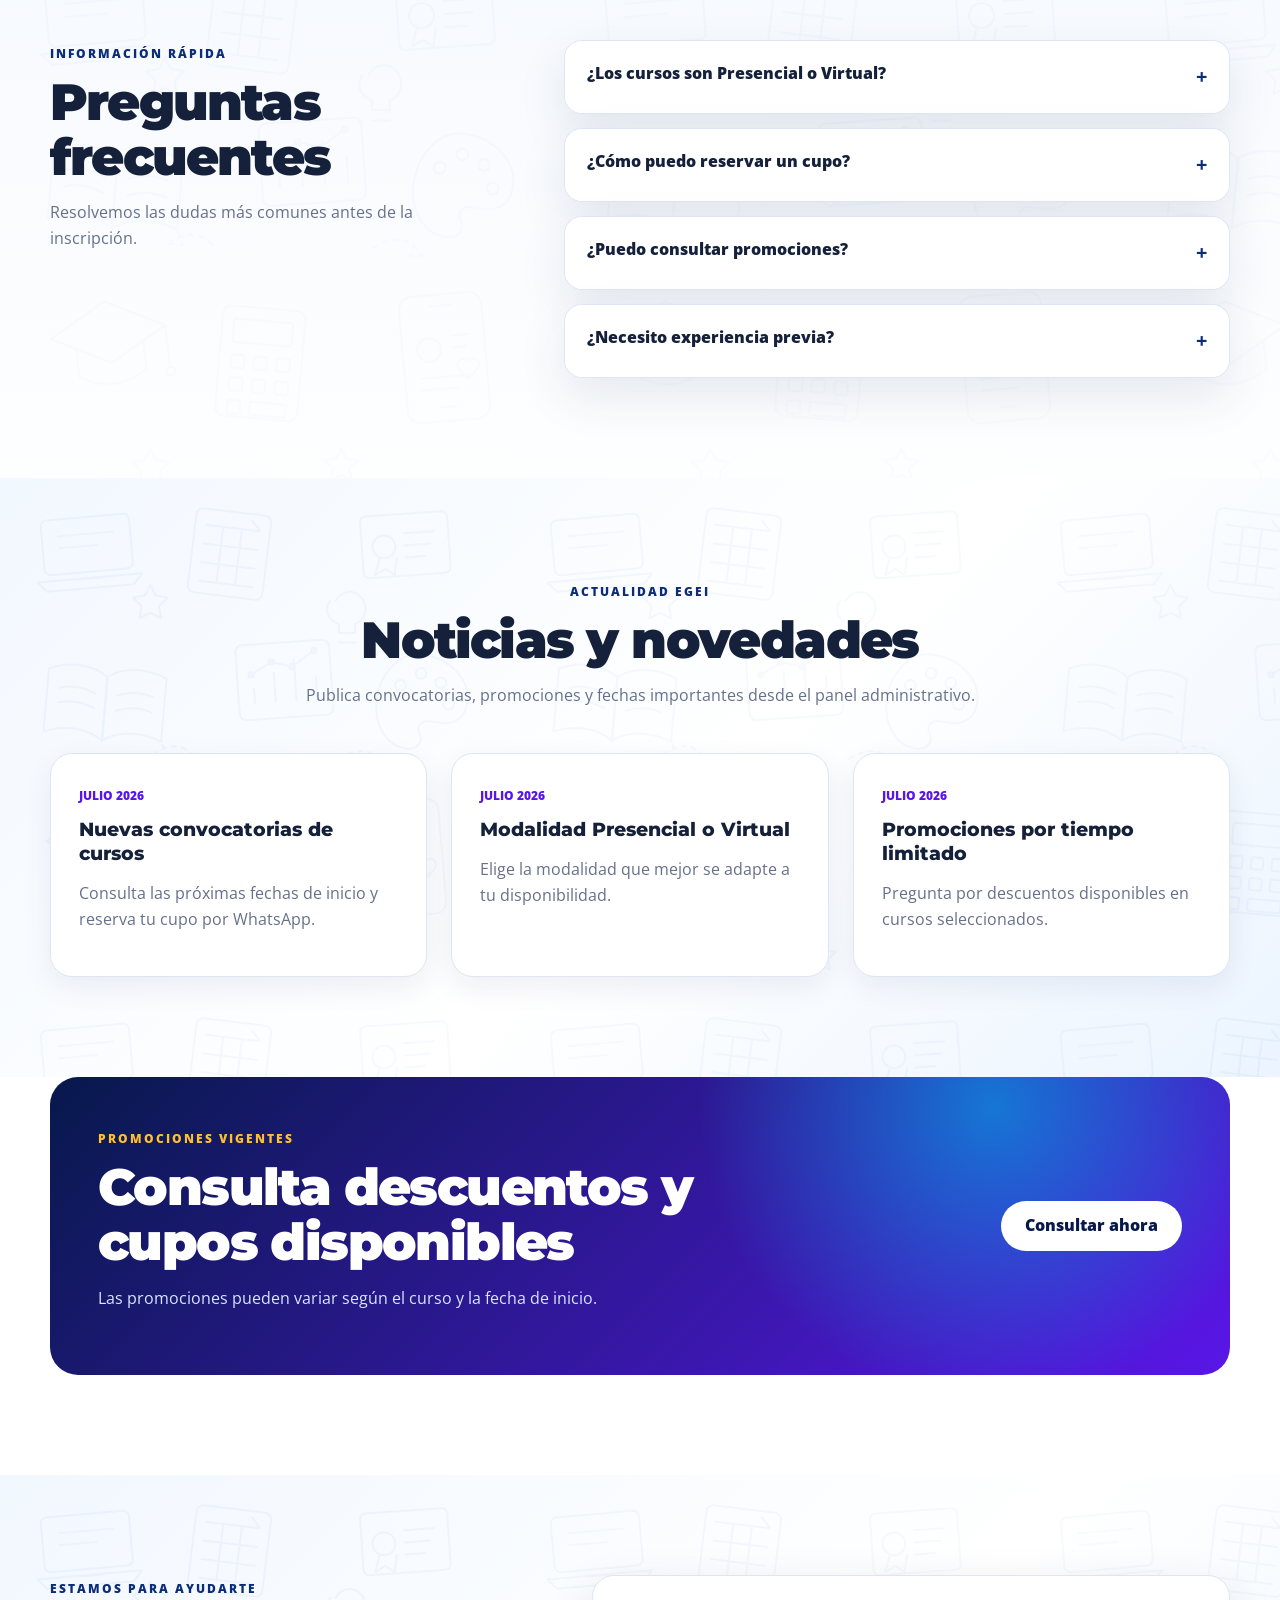
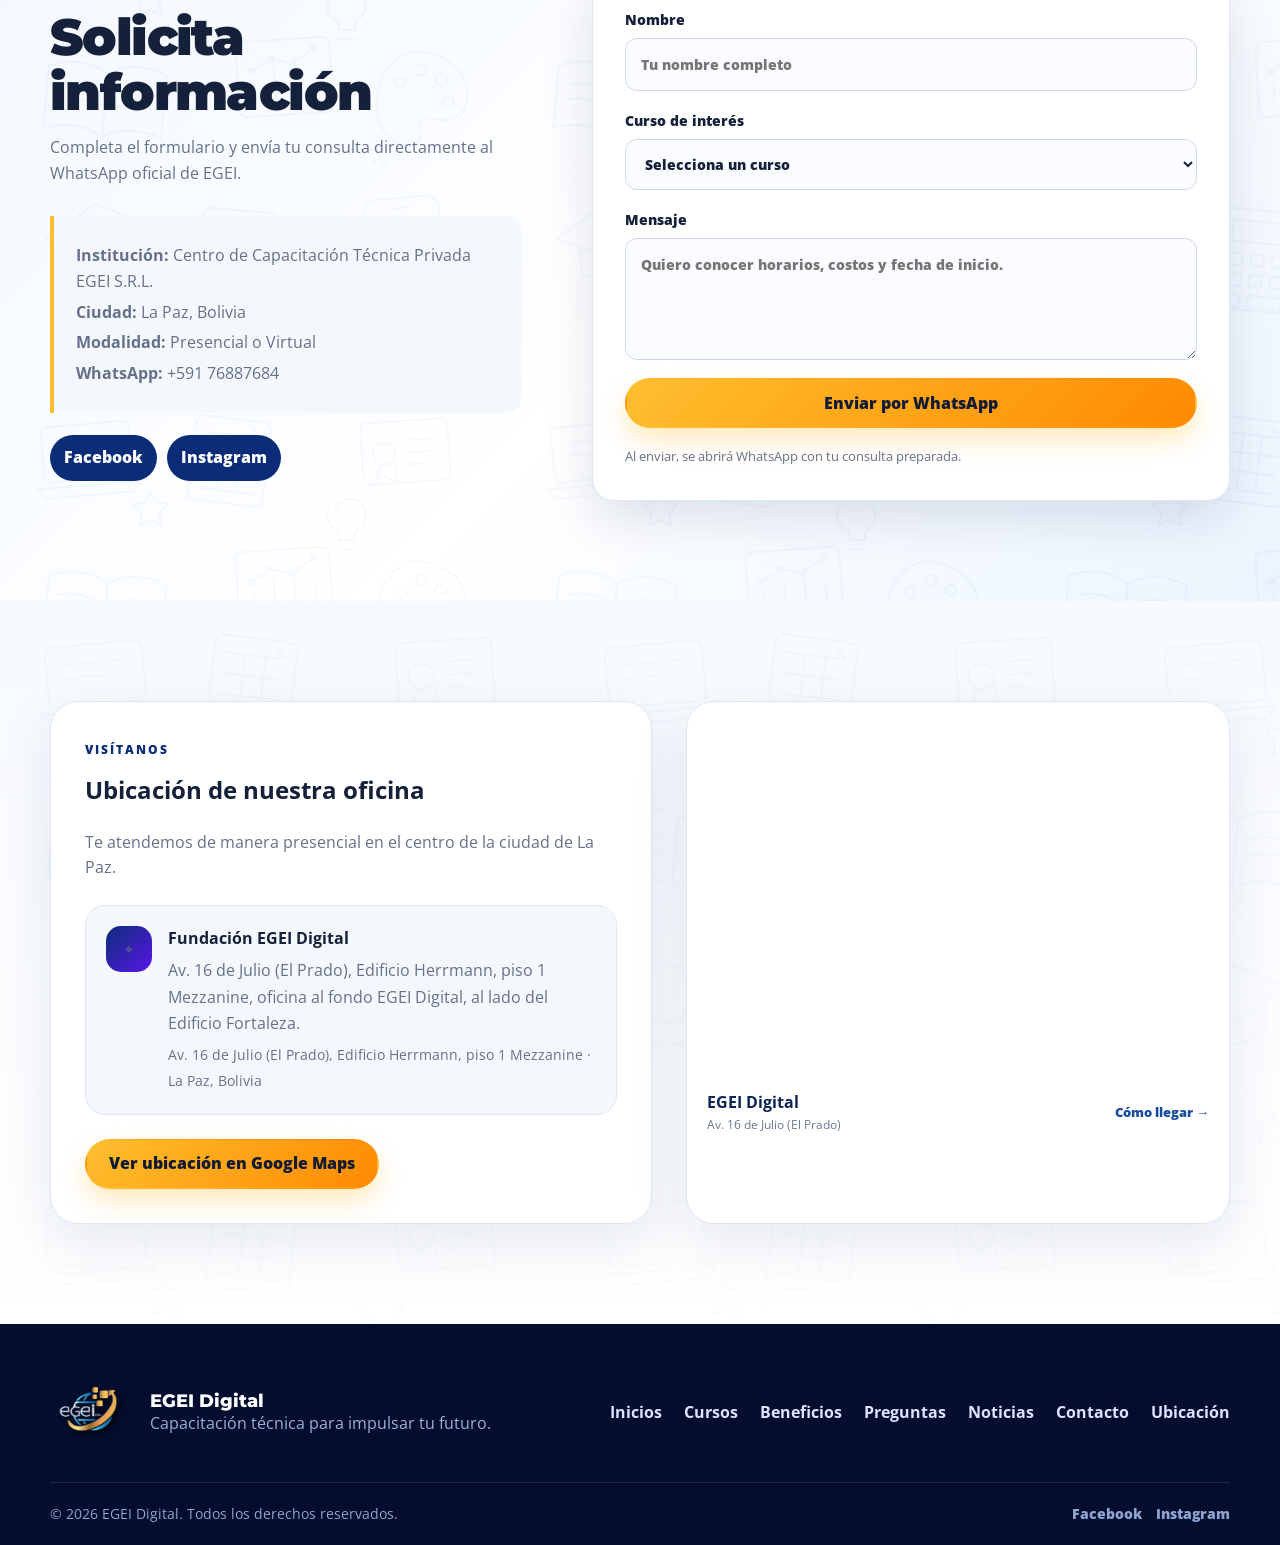
==== commit fdd5ee6b: "Add files via upload" ====
--- a/index.html
+++ b/index.html
@@ -157,31 +157,31 @@
 </div>
 <div class="courses-grid courses-grid-v6">
 <article class="course-card course-card-v6 reveal course-story-card" data-category="digital">
-<div class="course-media course-story-media" style="--course-image:url('assets/images/cursos/excel.webp')"><img alt="Curso de Excel" loading="lazy" src="assets/images/cursos/excel.webp"/><span class="course-badge badge-popular">Más solicitado</span><span class="course-mode">Presencial o Virtual</span></div>
-<div class="course-body course-story-content"><div class="course-meta"><span>1 mes</span><span>Últimos cupos</span></div><h3>Microsoft Excel</h3><p>Excel básico, intermedio, avanzado, estadístico y financiero.</p><div class="course-actions"><button class="btn btn-small btn-course-secondary course-info" data-course="Microsoft Excel" type="button">Ver curso</button><button class="btn btn-small" data-course="Microsoft Excel" data-enroll-open="" type="button">Inscribirme</button></div></div>
+<div class="course-media course-story-media"><img alt="Curso de Excel" loading="lazy" src="assets/images/cursos/excel.webp"/><span class="course-badge badge-popular">Más solicitado</span><span class="course-mode">Presencial o Virtual</span></div>
+<div class="course-body course-story-content"><div class="course-meta"><span>1 mes</span><span>Últimos cupos</span></div><h3>Microsoft Excel</h3><p>Excel básico, intermedio, avanzado, estadístico y financiero.</p><div class="course-actions"><a class="btn btn-small btn-course-secondary" href="revista-excel/" aria-label="Abrir revista digital del curso de Excel">Ver revista</a><button class="btn btn-small" data-course="Microsoft Excel" data-enroll-open="" type="button">Inscribirme</button></div></div>
 </article>
 <article class="course-card course-card-v6 reveal course-story-card" data-category="digital">
-<div class="course-media course-story-media" style="--course-image:url('assets/images/cursos/office.webp')"><img alt="Curso de Microsoft Office" loading="lazy" src="assets/images/cursos/office.webp"/><span class="course-badge badge-new">Nuevo inicio</span><span class="course-mode">Presencial o Virtual</span></div>
+<div class="course-media course-story-media"><img alt="Curso de Microsoft Office" loading="lazy" src="assets/images/cursos/office.webp"/><span class="course-badge badge-new">Nuevo inicio</span><span class="course-mode">Presencial o Virtual</span></div>
 <div class="course-body course-story-content"><div class="course-meta"><span>Programa completo</span><span>Cupos disponibles</span></div><h3>Microsoft Office</h3><p>Word, Excel, PowerPoint y Publisher para el trabajo y los estudios.</p><div class="course-actions"><button class="btn btn-small btn-course-secondary course-info" data-course="Microsoft Office" type="button">Ver curso</button><button class="btn btn-small" data-course="Microsoft Office" data-enroll-open="" type="button">Inscribirme</button></div></div>
 </article>
 <article class="course-card course-card-v6 reveal course-story-card" data-category="digital">
-<div class="course-media course-story-media" style="--course-image:url('assets/images/cursos/diseno-grafico.webp')"><img alt="Curso de Diseño Gráfico" loading="lazy" src="assets/images/cursos/diseno-grafico.webp"/><span class="course-badge">Programa creativo</span><span class="course-mode">Presencial o Virtual</span></div>
+<div class="course-media course-story-media"><img alt="Curso de Diseño Gráfico" loading="lazy" src="assets/images/cursos/diseno-grafico.webp"/><span class="course-badge">Programa creativo</span><span class="course-mode">Presencial o Virtual</span></div>
 <div class="course-body course-story-content"><div class="course-meta"><span>Formación práctica</span><span>Cupos disponibles</span></div><h3>Diseño Gráfico</h3><p>Photoshop, Illustrator, InDesign, Premiere y herramientas de audio.</p><div class="course-actions"><button class="btn btn-small btn-course-secondary course-info" data-course="Diseño Gráfico" type="button">Ver curso</button><button class="btn btn-small" data-course="Diseño Gráfico" data-enroll-open="" type="button">Inscribirme</button></div></div>
 </article>
 <article class="course-card course-card-v6 reveal course-story-card" data-category="digital">
-<div class="course-media course-story-media" style="--course-image:url('assets/images/cursos/redes-sociales.webp')"><img alt="Curso de Redes Sociales" loading="lazy" src="assets/images/cursos/redes-sociales.webp"/><span class="course-badge badge-popular">Tendencia</span><span class="course-mode">Presencial o Virtual</span></div>
-<div class="course-body course-story-content"><div class="course-meta"><span>1 mes</span><span>Inscripción abierta</span></div><h3>Redes Sociales</h3><p>Facebook Ads, WhatsApp Business, Canva y publicidad digital.</p><div class="course-actions"><a class="btn btn-small btn-course-secondary course-info course-syllabus-link" href="pensum-redes-sociales.html" aria-label="Ver pensum del curso de Redes Sociales">Ver pensum</a><button class="btn btn-small" data-course="Redes Sociales" data-enroll-open="" type="button">Inscribirme</button></div></div>
+<div class="course-media course-story-media"><img alt="Curso de Redes Sociales" loading="lazy" src="assets/images/cursos/redes-sociales.webp"/><span class="course-badge badge-popular">Tendencia</span><span class="course-mode">Presencial o Virtual</span></div>
+<div class="course-body course-story-content"><div class="course-meta"><span>1 mes</span><span>Inscripción abierta</span></div><h3>Redes Sociales</h3><p>Facebook Ads, WhatsApp Business, Canva y publicidad digital.</p><div class="course-actions"><button class="btn btn-small btn-course-secondary course-info" data-course="Redes Sociales" type="button">Ver curso</button><button class="btn btn-small" data-course="Redes Sociales" data-enroll-open="" type="button">Inscribirme</button></div></div>
 </article>
 <article class="course-card course-card-v6 reveal course-story-card" data-category="administrativo">
-<div class="course-media course-story-media" style="--course-image:url('assets/images/cursos/comercio-exterior.webp')"><img alt="Curso de Comercio Exterior" loading="lazy" src="assets/images/cursos/comercio-exterior.webp"/><span class="course-badge">Gestión y aduanas</span><span class="course-mode">Presencial o Virtual</span></div>
+<div class="course-media course-story-media"><img alt="Curso de Comercio Exterior" loading="lazy" src="assets/images/cursos/comercio-exterior.webp"/><span class="course-badge">Gestión y aduanas</span><span class="course-mode">Presencial o Virtual</span></div>
 <div class="course-body course-story-content"><div class="course-meta"><span>Especialización</span><span>Cupos disponibles</span></div><h3>Comercio Exterior</h3><p>Importaciones, gestión aduanera, clasificación arancelaria e Incoterms.</p><div class="course-actions"><button class="btn btn-small btn-course-secondary course-info" data-course="Comercio Exterior" type="button">Ver curso</button><button class="btn btn-small" data-course="Comercio Exterior" data-enroll-open="" type="button">Inscribirme</button></div></div>
 </article>
 <article class="course-card course-card-v6 reveal course-story-card" data-category="tecnico">
-<div class="course-media course-story-media" style="--course-image:url('assets/images/cursos/ensamblaje.webp')"><img alt="Curso de Ensamblaje de Computadoras" loading="lazy" src="assets/images/cursos/ensamblaje.webp"/><span class="course-badge badge-new">Práctico</span><span class="course-mode">Presencial o Virtual</span></div>
+<div class="course-media course-story-media"><img alt="Curso de Ensamblaje de Computadoras" loading="lazy" src="assets/images/cursos/ensamblaje.webp"/><span class="course-badge badge-new">Práctico</span><span class="course-mode">Presencial o Virtual</span></div>
 <div class="course-body course-story-content"><div class="course-meta"><span>1 mes</span><span>Inscripción abierta</span></div><h3>Ensamblaje de Computadoras</h3><p>Hardware, instalación de software, optimización y mantenimiento.</p><div class="course-actions"><button class="btn btn-small btn-course-secondary course-info" data-course="Ensamblaje de Computadoras" type="button">Ver curso</button><button class="btn btn-small" data-course="Ensamblaje de Computadoras" data-enroll-open="" type="button">Inscribirme</button></div></div>
 </article>
 <article class="course-card course-card-v6 reveal course-story-card" data-category="administrativo">
-<div class="course-media course-story-media" style="--course-image:url('assets/images/cursos/secretariado.webp')"><img alt="Curso de Secretariado Comercial Administrativo" loading="lazy" src="assets/images/cursos/secretariado.webp"/><span class="course-badge">Área administrativa</span><span class="course-mode">Presencial o Virtual</span></div>
+<div class="course-media course-story-media"><img alt="Curso de Secretariado Comercial Administrativo" loading="lazy" src="assets/images/cursos/secretariado.webp"/><span class="course-badge">Área administrativa</span><span class="course-mode">Presencial o Virtual</span></div>
 <div class="course-body course-story-content"><div class="course-meta"><span>1 mes</span><span>Cupos disponibles</span></div><h3>Secretariado Comercial</h3><p>Administración, marketing, comunicación y atención al cliente.</p><div class="course-actions"><button class="btn btn-small btn-course-secondary course-info" data-course="Secretariado Comercial Administrativo" type="button">Ver curso</button><button class="btn btn-small" data-course="Secretariado Comercial Administrativo" data-enroll-open="" type="button">Inscribirme</button></div></div>
 </article>
 </div>
@@ -367,11 +367,11 @@
 </div>
 </footer>
 <div aria-label="Redes sociales de EGEI Digital" class="social-float-stack">
-<a aria-label="Abrir Facebook de EGEI Digital" class="social-float social-float-facebook" data-social-link="facebook" href="https://www.facebook.com/" rel="noopener noreferrer" target="_blank"><i class="social-pulse" aria-hidden="true"></i>
+<a aria-label="Abrir Facebook de EGEI Digital" class="social-float social-float-facebook" data-social-link="facebook" href="https://www.facebook.com/" rel="noopener noreferrer" target="_blank">
 <svg aria-hidden="true" viewbox="0 0 24 24"><path d="M13.5 22v-9h3l.5-3.5h-3.5V7.3c0-1 .3-1.8 1.8-1.8H17V2.4c-.4-.1-1.5-.2-2.8-.2-2.8 0-4.7 1.7-4.7 4.8v2.5H6.5V13h3v9h4z" fill="currentColor"></path></svg>
 <span>Facebook</span>
 </a>
-<a aria-label="Abrir Instagram de EGEI Digital" class="social-float social-float-instagram" data-social-link="instagram" href="https://www.instagram.com/" rel="noopener noreferrer" target="_blank"><i class="social-pulse" aria-hidden="true"></i>
+<a aria-label="Abrir Instagram de EGEI Digital" class="social-float social-float-instagram" data-social-link="instagram" href="https://www.instagram.com/" rel="noopener noreferrer" target="_blank">
 <svg aria-hidden="true" viewbox="0 0 24 24"><path d="M7 2h10a5 5 0 0 1 5 5v10a5 5 0 0 1-5 5H7a5 5 0 0 1-5-5V7a5 5 0 0 1 5-5zm0 2a3 3 0 0 0-3 3v10a3 3 0 0 0 3 3h10a3 3 0 0 0 3-3V7a3 3 0 0 0-3-3H7zm10.5 1.5a1.25 1.25 0 1 1 0 2.5 1.25 1.25 0 0 1 0-2.5zM12 7a5 5 0 1 1 0 10 5 5 0 0 1 0-10zm0 2a3 3 0 1 0 0 6 3 3 0 0 0 0-6z" fill="currentColor"></path></svg>
 <span>Instagram</span>
 </a>
@@ -382,7 +382,7 @@
 <span class="wa-tooltip">¿Necesitas información?</span>
 </a>
 <button aria-label="Volver arriba" class="back-to-top" type="button">↑</button>
-<script src="assets/js/main.js?v=67"></script><script src="assets/js/v7.js?v=72"></script><script src="assets/js/version-6.js"></script>
+<script src="assets/js/main.js?v=67"></script><script src="assets/js/v7.js"></script><script src="assets/js/version-6.js"></script>
 <div aria-hidden="true" class="egei-enroll-modal" id="egei-enroll-modal">
 <div aria-labelledby="egei-enroll-title" aria-modal="true" class="egei-enroll-card" role="dialog">
 <button aria-label="Cerrar" class="egei-enroll-close" data-enroll-close="" type="button">×</button>
--- a/assets/css/style.css
+++ b/assets/css/style.css
@@ -620,129 +620,3 @@
 @media(max-width:1040px){.courses-grid-v6{grid-template-columns:repeat(2,minmax(0,1fr))}.course-story-card{min-height:500px}}
 @media(max-width:640px){.courses-grid-v6{grid-template-columns:1fr;gap:18px}.course-story-card{min-height:510px;border-radius:26px!important}.course-story-content{padding:30px 21px 21px!important}.course-story-content .course-actions{align-items:stretch!important}.course-story-content .course-info,.course-story-content [data-enroll-open]{flex:1!important;justify-content:center!important;padding-inline:10px!important}.course-story-media .course-mode{font-size:.62rem!important;max-width:48%;text-align:center}}
 @media(prefers-reduced-motion:reduce){.course-story-card,.course-story-media img,.course-story-content .course-info::before{transition:none!important}}
-
-/* ===== Versión 7 · imágenes completas + redes sociales premium ===== */
-/* La fotografía se conserva completa sobre una copia desenfocada que llena la tarjeta. */
-.course-story-media{
-  background:#071326;
-}
-.course-story-media::before{
-  content:"";
-  position:absolute;
-  inset:-18px;
-  z-index:0;
-  background-image:linear-gradient(rgba(3,12,29,.18),rgba(3,12,29,.42)),var(--course-image);
-  background-size:cover;
-  background-position:center;
-  filter:blur(16px) saturate(1.08);
-  transform:scale(1.09);
-  opacity:.88;
-}
-.course-story-media img{
-  position:relative;
-  z-index:1;
-  width:100%!important;
-  height:100%!important;
-  object-fit:contain!important;
-  object-position:center center!important;
-  padding:18px 14px 150px!important;
-  box-sizing:border-box!important;
-  filter:drop-shadow(0 16px 28px rgba(0,0,0,.28));
-}
-.course-story-card:hover .course-story-media img{
-  transform:scale(1.025)!important;
-  filter:drop-shadow(0 20px 34px rgba(0,0,0,.36)) saturate(1.06)!important;
-}
-.course-story-card::after{
-  background:linear-gradient(180deg,rgba(3,12,31,.02) 8%,rgba(4,14,35,.08) 42%,rgba(3,12,29,.95) 100%)!important;
-}
-/* Ajustes por formato para evitar que logos y afiches pierdan información. */
-.course-story-card:nth-child(1) .course-story-media img,
-.course-story-card:nth-child(2) .course-story-media img,
-.course-story-card:nth-child(3) .course-story-media img,
-.course-story-card:nth-child(4) .course-story-media img,
-.course-story-card:nth-child(5) .course-story-media img,
-.course-story-card:nth-child(6) .course-story-media img,
-.course-story-card:nth-child(7) .course-story-media img{object-position:center 42%!important}
-
-/* Grupo flotante unificado: Facebook, Instagram y WhatsApp. */
-.social-float-stack{
-  position:fixed!important;
-  right:22px!important;
-  left:auto!important;
-  bottom:98px!important;
-  z-index:9998!important;
-  display:flex!important;
-  flex-direction:column!important;
-  gap:14px!important;
-  align-items:center!important;
-}
-.social-float{
-  position:relative!important;
-  width:60px!important;
-  height:60px!important;
-  min-width:60px!important;
-  min-height:60px!important;
-  border:3px solid #fff!important;
-  border-radius:50%!important;
-  overflow:visible!important;
-  opacity:1!important;
-  visibility:visible!important;
-  animation:socialPremiumFloat 2.8s ease-in-out infinite,socialPremiumGlow 2.8s ease-in-out infinite!important;
-  isolation:isolate;
-}
-.social-float-instagram{animation-delay:.35s!important}
-.social-float-facebook{animation-delay:.7s!important}
-.social-float::after{
-  content:"";
-  position:absolute;
-  inset:8px;
-  border-radius:50%;
-  border:1px solid rgba(255,255,255,.52);
-  pointer-events:none;
-}
-.social-float svg{position:relative;z-index:3;width:30px!important;height:30px!important}
-.social-pulse{
-  position:absolute;
-  inset:-7px;
-  z-index:-1;
-  border:2px solid currentColor;
-  border-radius:50%;
-  opacity:.42;
-  animation:socialRing 2s ease-out infinite;
-}
-.social-float-facebook{color:#1877f2!important;box-shadow:0 0 0 4px rgba(24,119,242,.17),0 16px 38px rgba(24,119,242,.42)!important}
-.social-float-facebook svg{color:#fff!important}
-.social-float-instagram{color:#ff3e89!important;box-shadow:0 0 0 4px rgba(255,62,137,.16),0 16px 38px rgba(209,32,117,.42)!important}
-.social-float-instagram svg{color:#fff!important}
-.social-float:hover{animation-play-state:paused!important;transform:translateY(-5px) scale(1.08)!important}
-.social-float span{right:72px!important;left:auto!important;background:#07194c!important}
-.whatsapp-float-v2{z-index:9999!important}
-@keyframes socialPremiumFloat{0%,100%{transform:translateY(0) rotate(-2deg)}50%{transform:translateY(-9px) rotate(2deg)}}
-@keyframes socialPremiumGlow{0%,100%{filter:brightness(1)}50%{filter:brightness(1.13)}}
-@keyframes socialRing{0%{transform:scale(.88);opacity:.62}75%,100%{transform:scale(1.34);opacity:0}}
-@media(max-width:760px){
-  .social-float-stack{right:14px!important;bottom:86px!important;gap:10px!important}
-  .social-float{width:52px!important;height:52px!important;min-width:52px!important;min-height:52px!important;border-width:2px!important}
-  .social-float svg{width:25px!important;height:25px!important}
-  .course-story-media img{padding:15px 10px 155px!important}
-}
-@media(prefers-reduced-motion:reduce){.social-float,.social-pulse{animation:none!important}}
-
-
-/* ===== Versión 7.2 · encuadre definitivo de imágenes de cursos ===== */
-.course-story-card{min-height:0!important;display:flex!important;flex-direction:column!important;background:#071326!important}
-.course-story-card::after{display:none!important}
-.course-story-media{position:relative!important;inset:auto!important;height:310px!important;min-height:310px!important;flex:0 0 310px!important;overflow:hidden!important;background:#071326!important}
-.course-story-media::before{inset:-24px!important;filter:blur(20px) saturate(1.08)!important;opacity:.72!important}
-.course-story-media::after{content:""!important;position:absolute!important;inset:0!important;z-index:1!important;background:linear-gradient(180deg,rgba(4,13,31,.04),rgba(4,13,31,.16))!important;pointer-events:none!important}
-.course-story-media img{position:relative!important;z-index:2!important;display:block!important;width:100%!important;height:100%!important;padding:18px!important;margin:0!important;object-fit:contain!important;object-position:center!important;box-sizing:border-box!important;transform:none!important;filter:drop-shadow(0 14px 24px rgba(0,0,0,.30))!important}
-.course-story-card:hover .course-story-media img{transform:scale(1.025)!important}
-.course-story-media .course-badge,.course-story-media .course-mode{z-index:4!important}
-.course-story-content{position:relative!important;left:auto!important;right:auto!important;bottom:auto!important;z-index:3!important;display:flex!important;flex:1!important;flex-direction:column!important;padding:24px!important;background:linear-gradient(180deg,#0a1930,#071326)!important;color:#fff!important}
-.course-story-content .course-actions{margin-top:auto!important}
-.course-story-content h3{font-size:1.55rem!important}
-.course-story-content>p{max-width:none!important;min-height:3.8em!important}
-.course-story-content .course-info{text-decoration:none!important}
-@media(max-width:1040px){.course-story-media{height:290px!important;min-height:290px!important;flex-basis:290px!important}}
-@media(max-width:640px){.course-story-media{height:330px!important;min-height:330px!important;flex-basis:330px!important}.course-story-media img{padding:14px!important}}
--- a/assets/css/version-6.css
+++ b/assets/css/version-6.css
@@ -52,9 +52,3 @@
 body.dark-mode .btn-course-secondary{color:#dceaff!important;border-color:#31598e!important}
 body.dark-mode .btn-course-secondary:hover{background:#142b4e!important}
 @media(max-width:560px){.course-actions{grid-template-columns:1fr}.course-card-v6 .course-media{aspect-ratio:16/9}}
-
-/* V7.1 — acceso al pensum desde la tarjeta de Excel */
-.course-syllabus-link{
-  text-decoration:none;
-  cursor:pointer;
-}
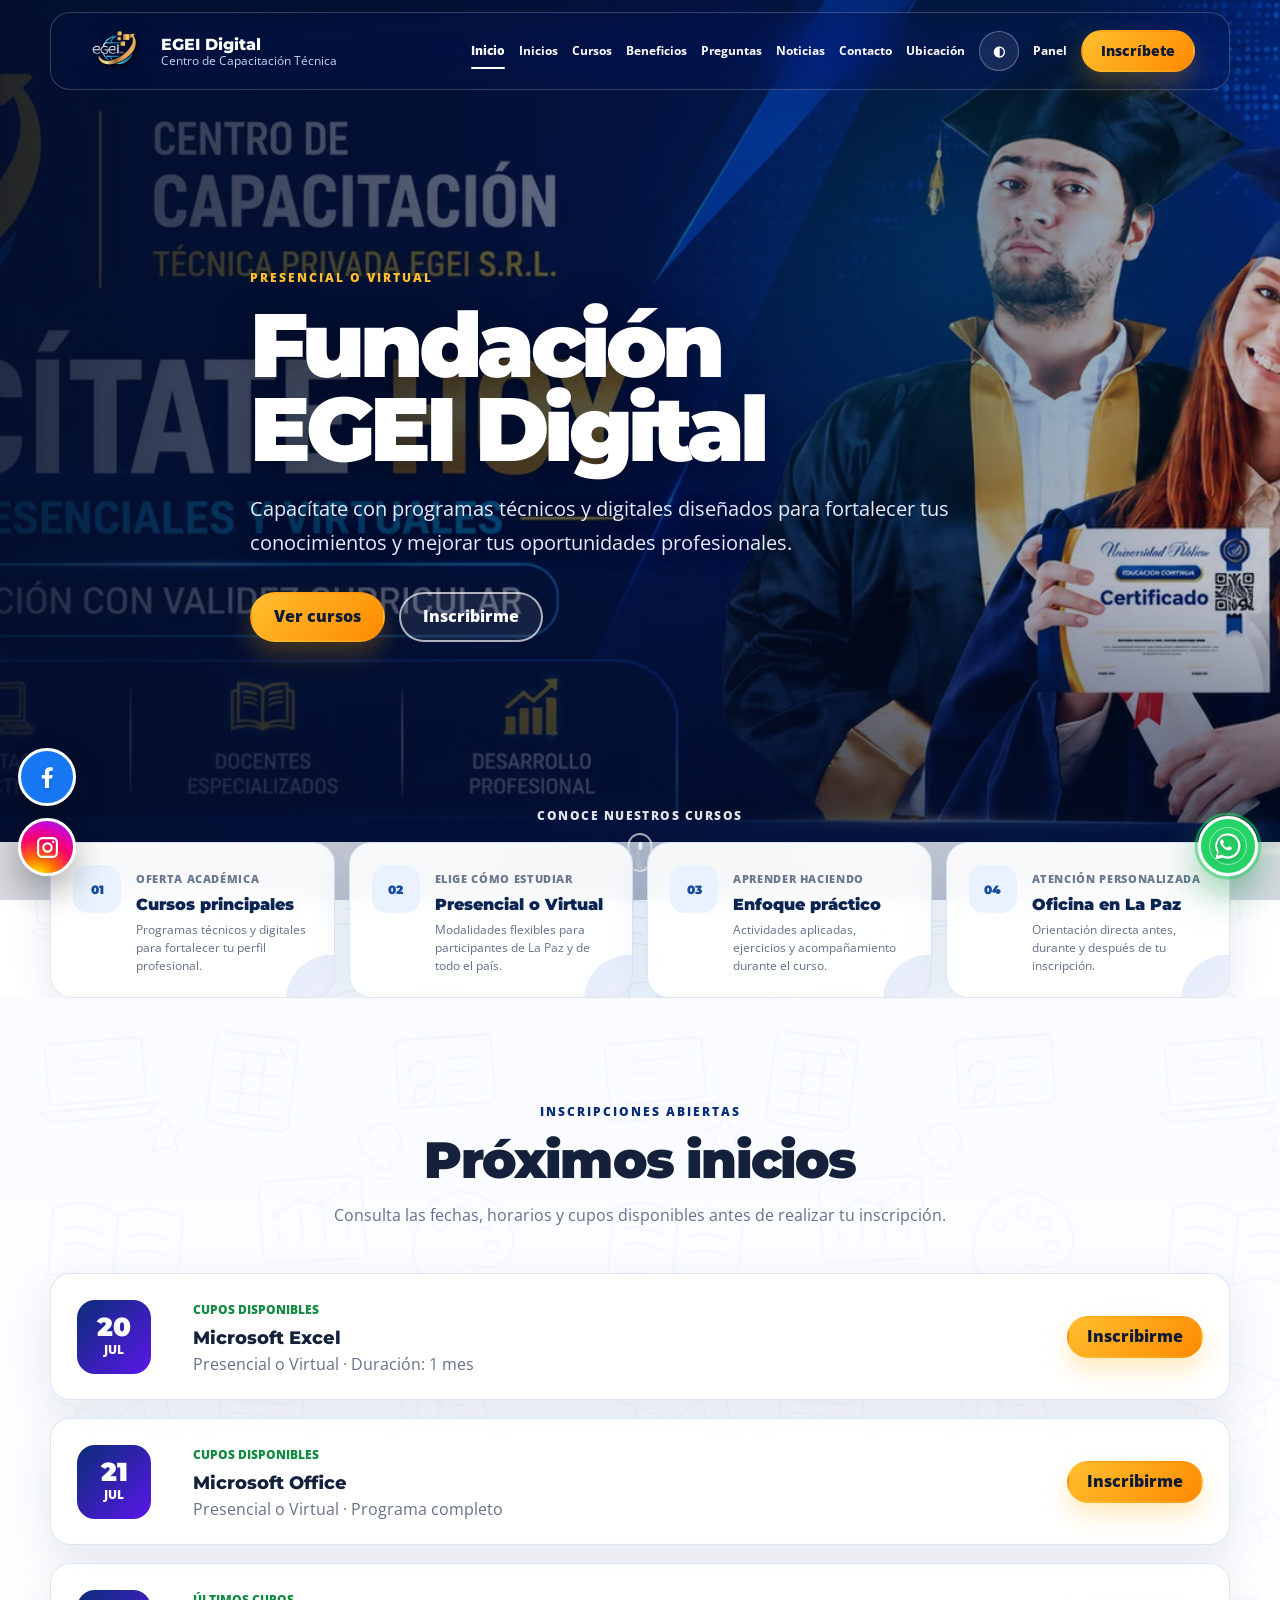
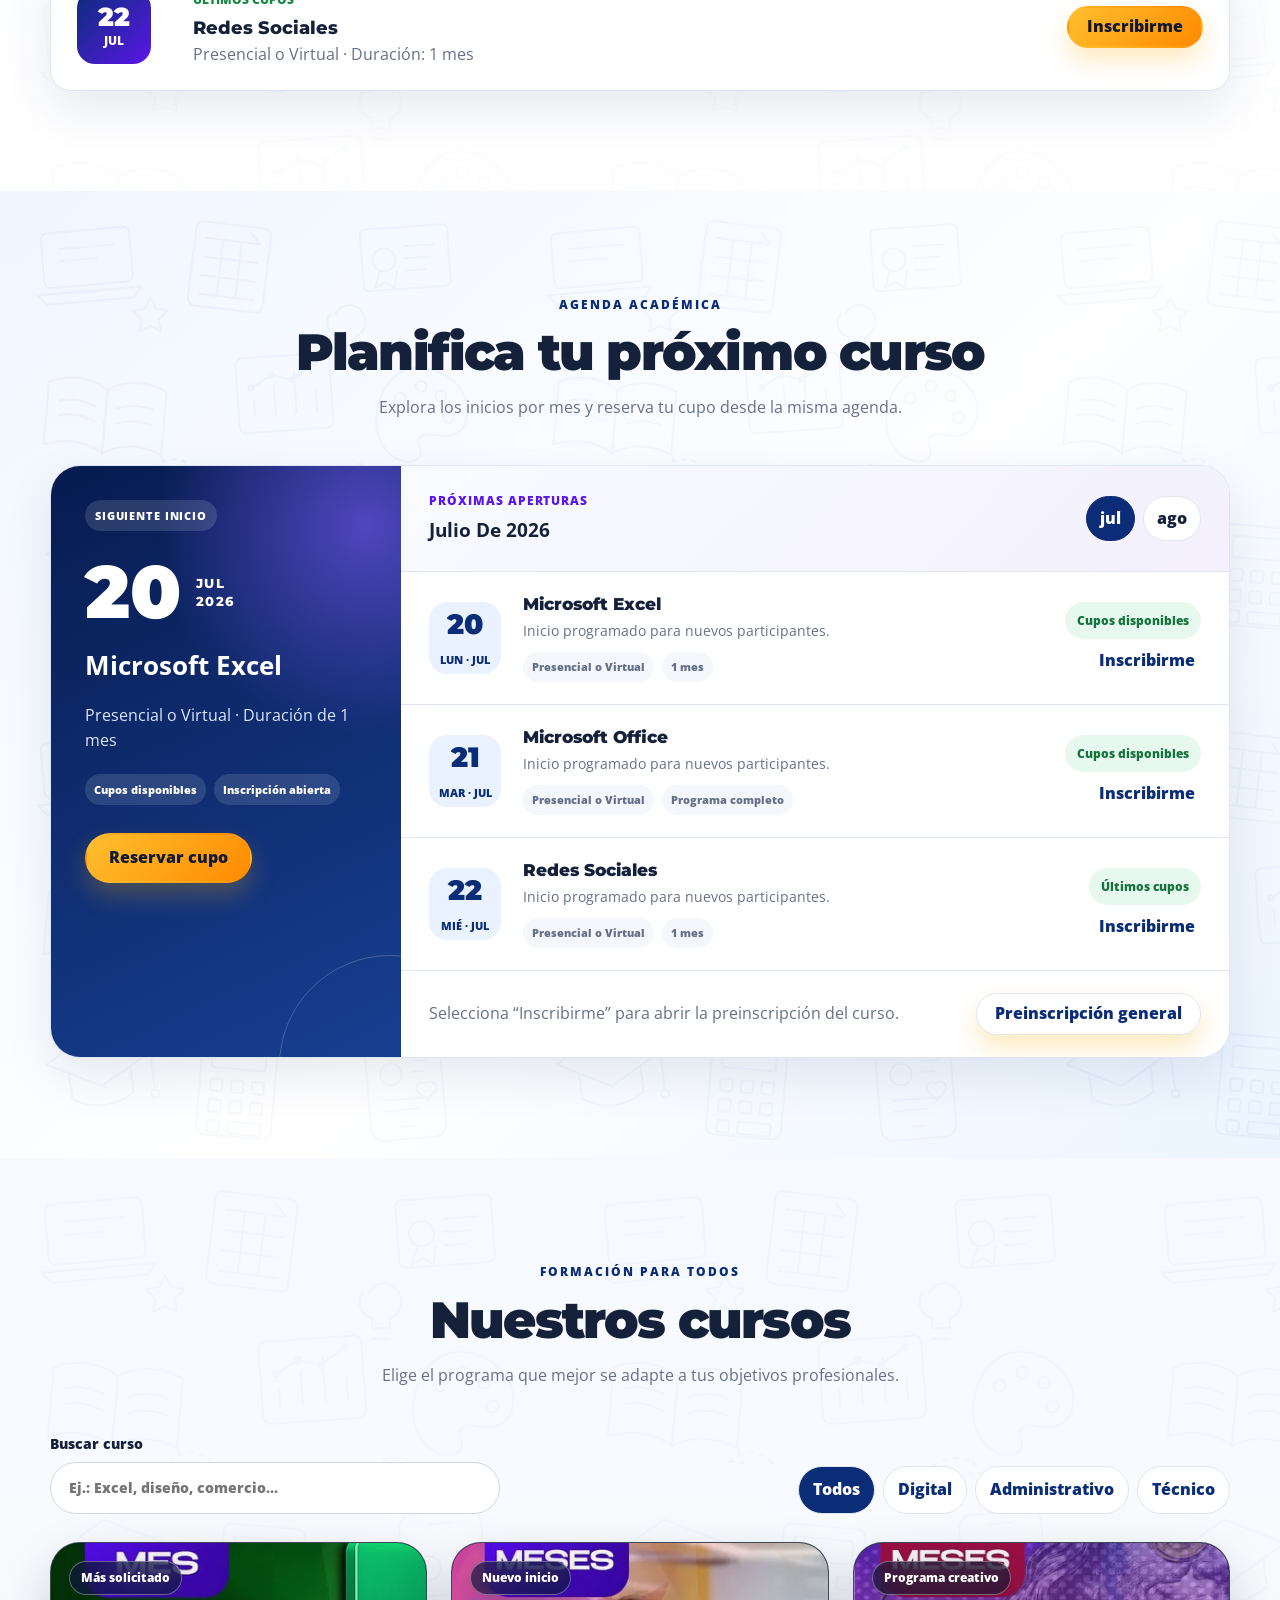
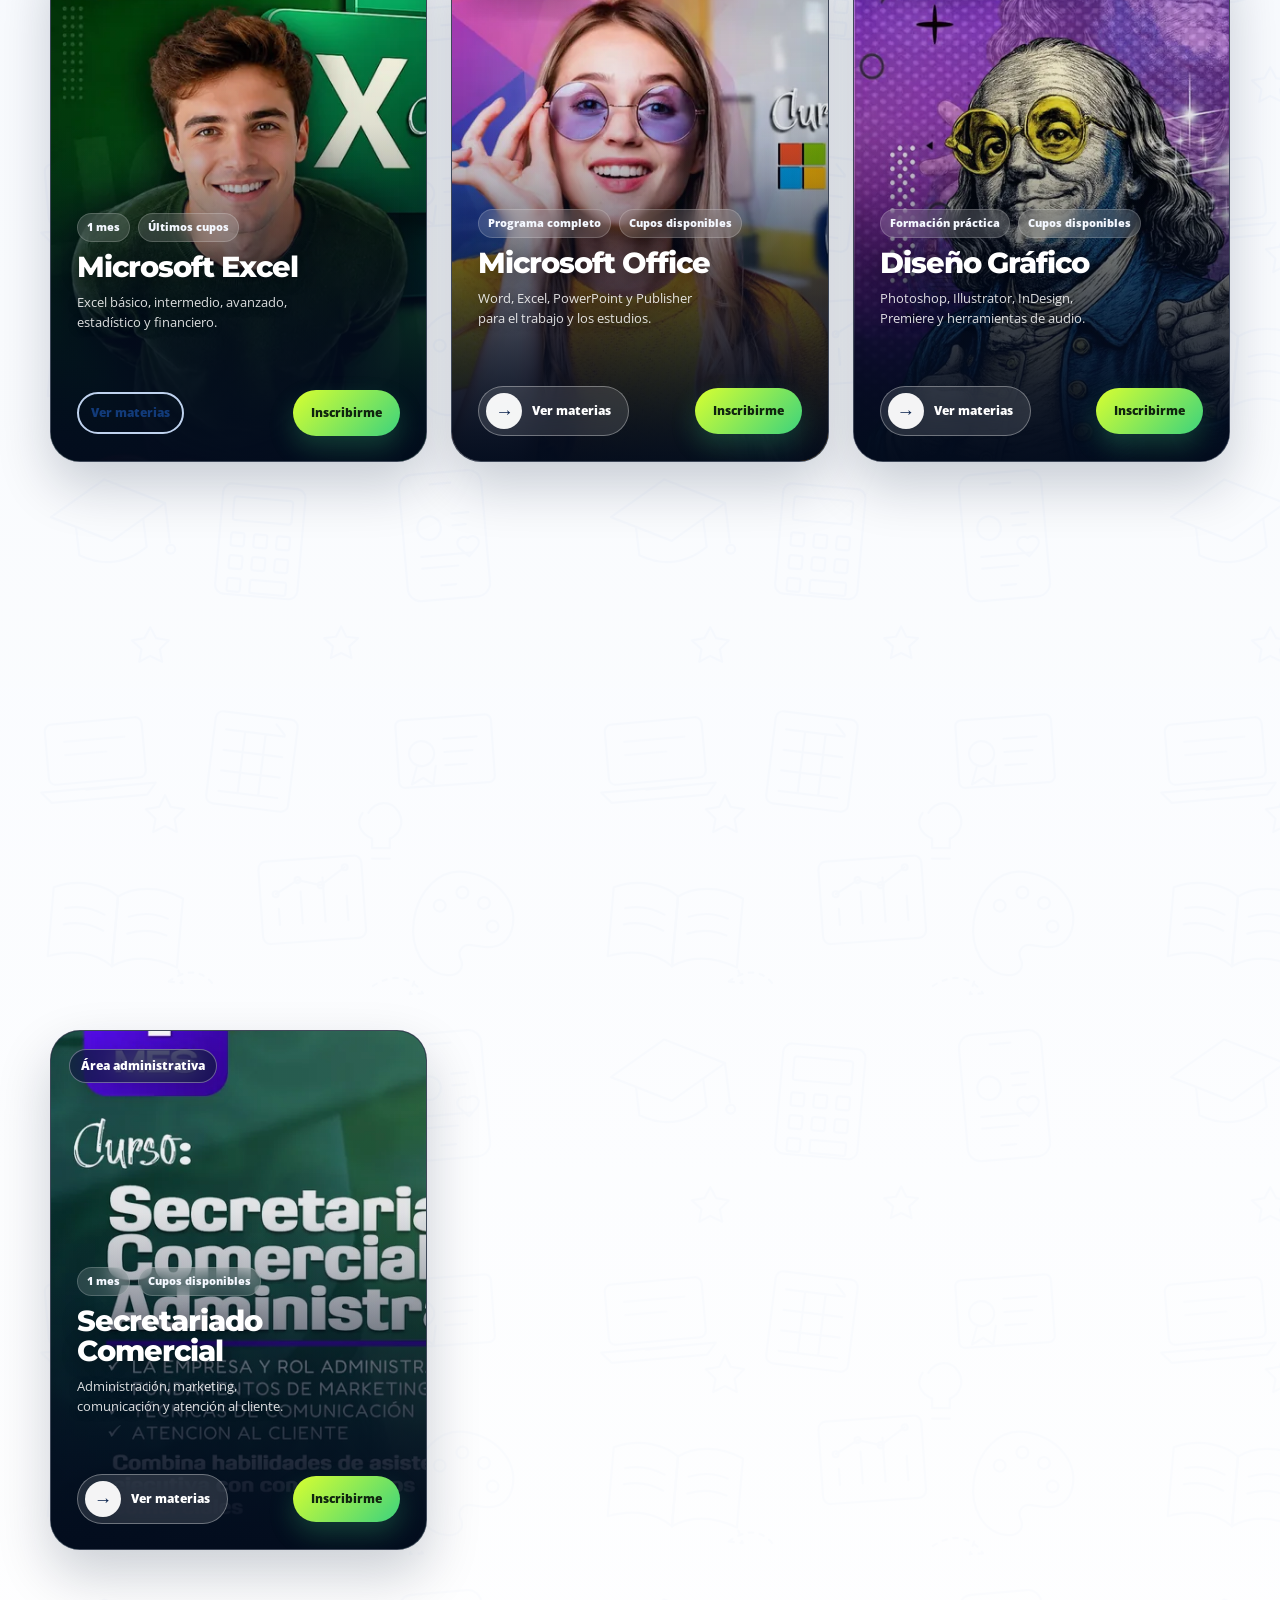
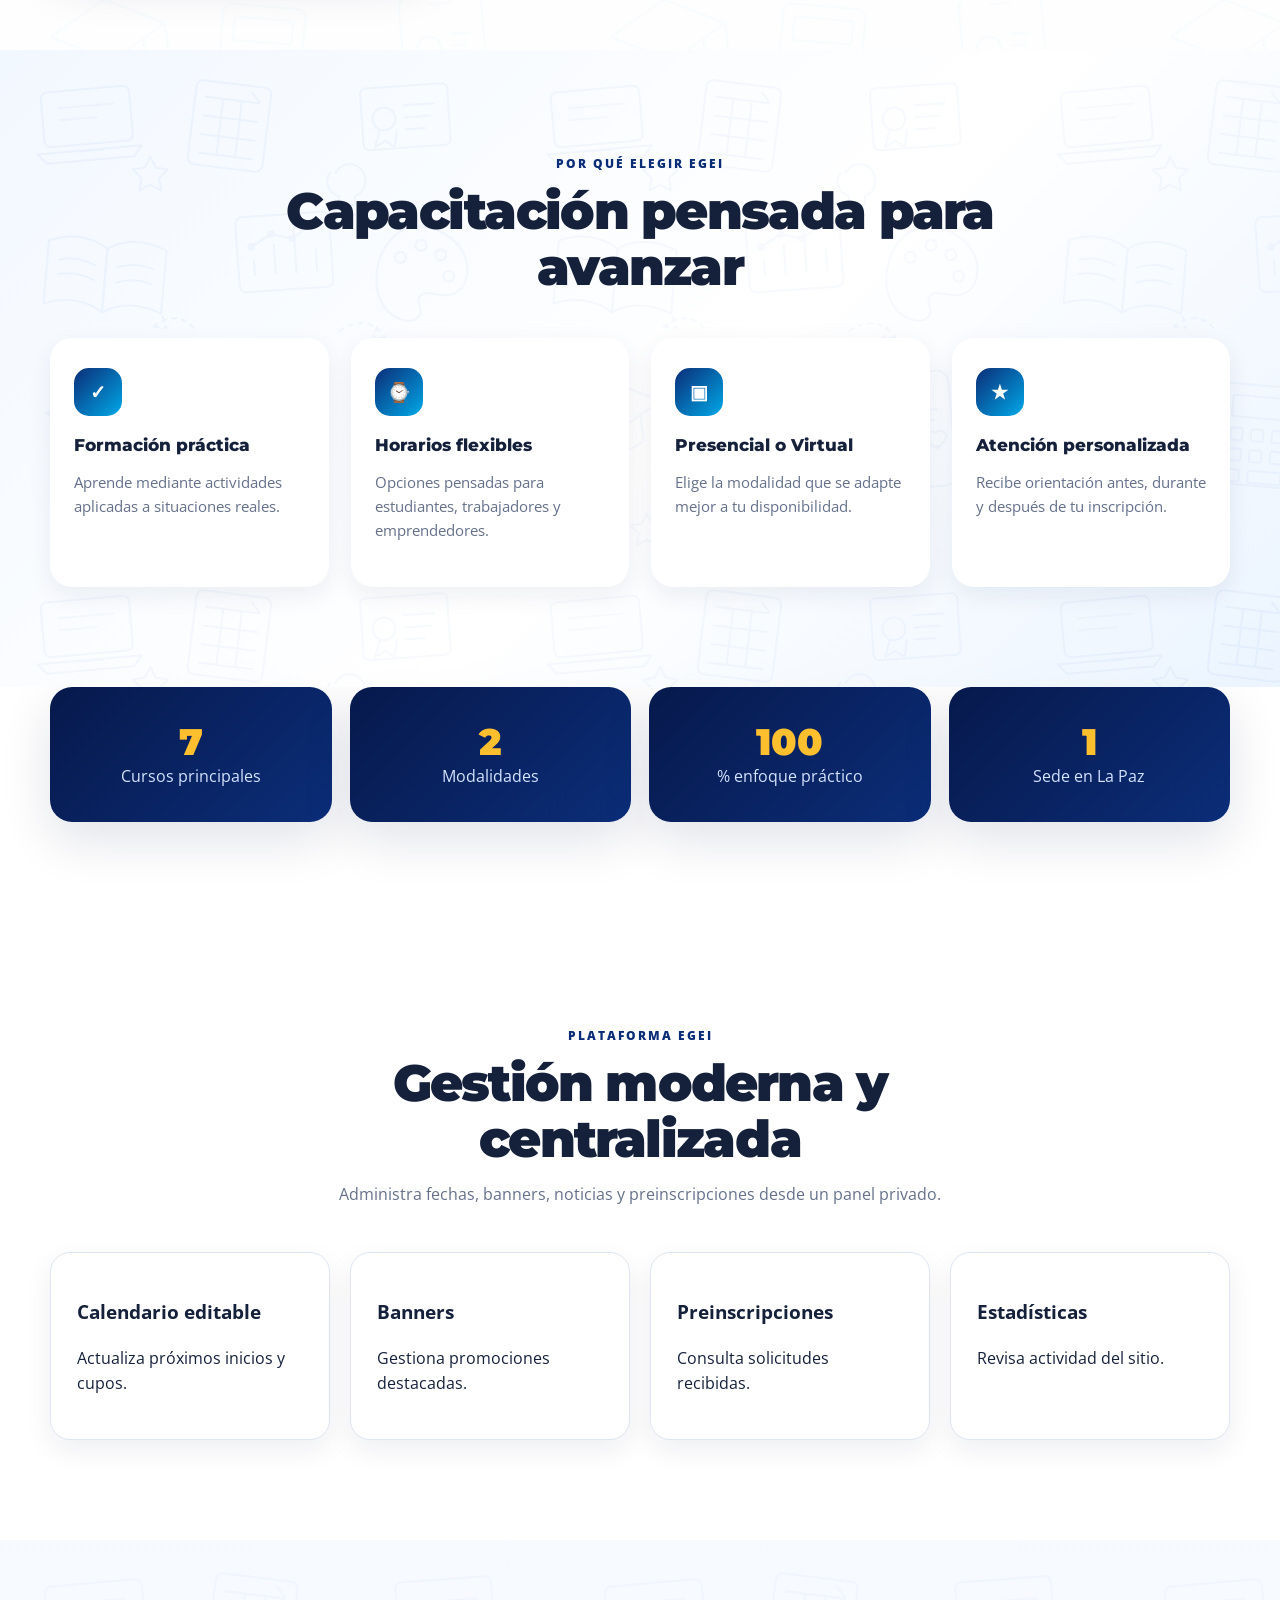
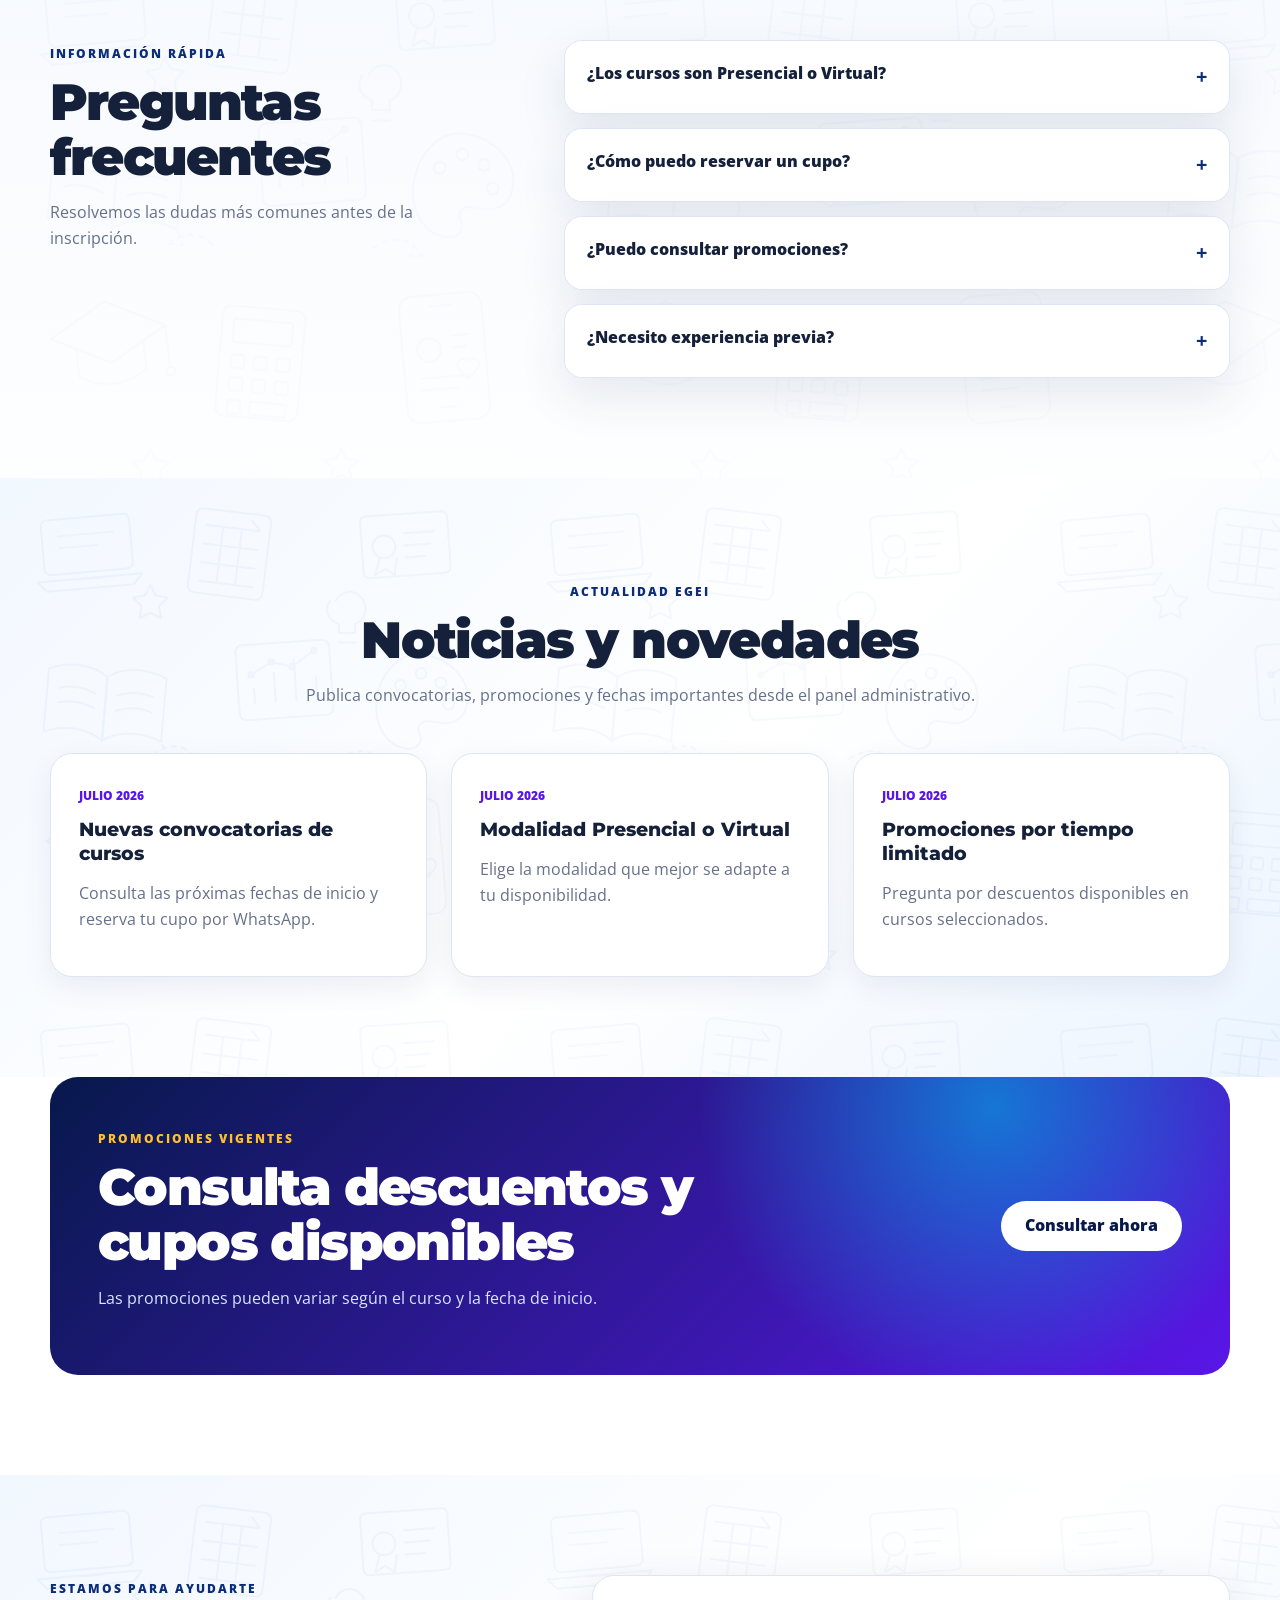
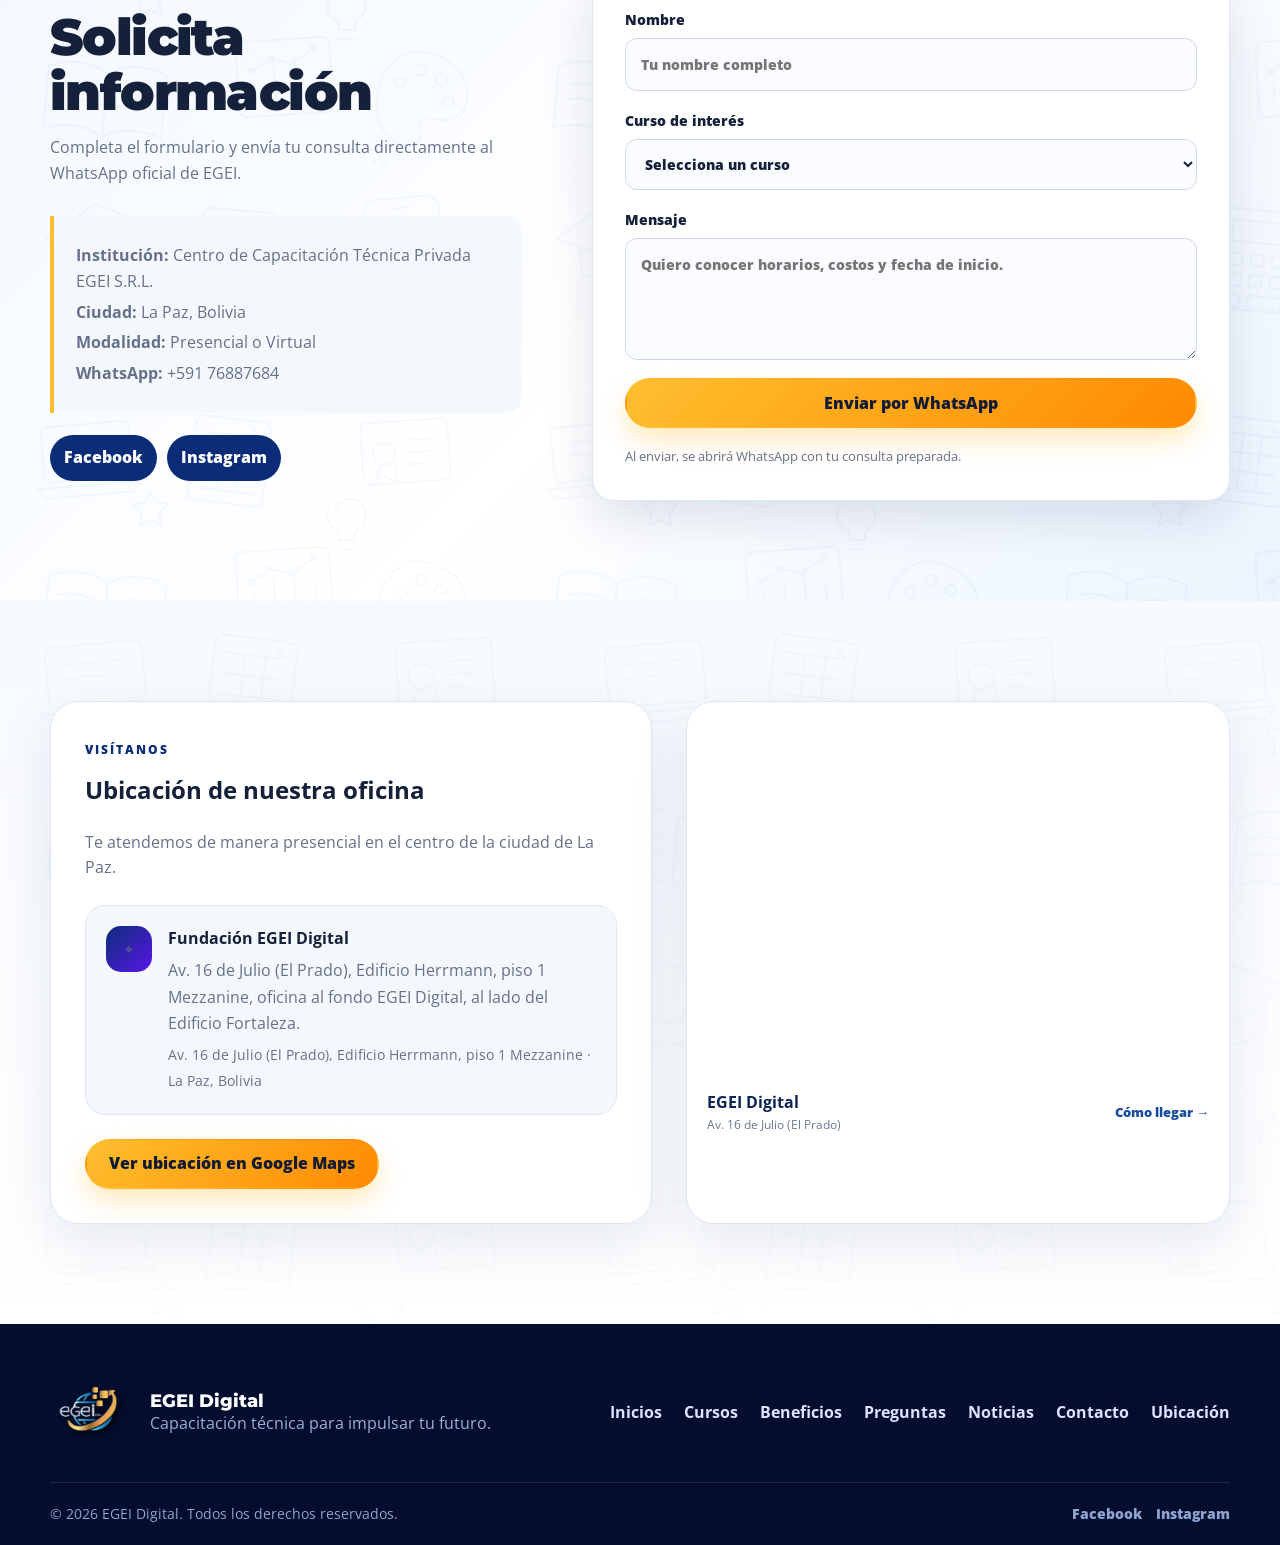
==== commit b65651de: "Add files via upload" ====
--- a/index.html
+++ b/index.html
@@ -158,31 +158,31 @@
 <div class="courses-grid courses-grid-v6">
 <article class="course-card course-card-v6 reveal course-story-card" data-category="digital">
 <div class="course-media course-story-media"><img alt="Curso de Excel" loading="lazy" src="assets/images/cursos/excel.webp"/><span class="course-badge badge-popular">Más solicitado</span><span class="course-mode">Presencial o Virtual</span></div>
-<div class="course-body course-story-content"><div class="course-meta"><span>1 mes</span><span>Últimos cupos</span></div><h3>Microsoft Excel</h3><p>Excel básico, intermedio, avanzado, estadístico y financiero.</p><div class="course-actions"><a class="btn btn-small btn-course-secondary" href="revista-excel/" aria-label="Abrir revista digital del curso de Excel">Ver revista</a><button class="btn btn-small" data-course="Microsoft Excel" data-enroll-open="" type="button">Inscribirme</button></div></div>
+<div class="course-body course-story-content"><div class="course-meta"><span>1 mes</span><span>Últimos cupos</span></div><h3>Microsoft Excel</h3><p>Excel básico, intermedio, avanzado, estadístico y financiero.</p><div class="course-actions"><a class="btn btn-small btn-course-secondary" href="revista-excel/" aria-label="Abrir revista digital del curso de Excel">Ver materias</a><button class="btn btn-small" data-course="Microsoft Excel" data-enroll-open="" type="button">Inscribirme</button></div></div>
 </article>
 <article class="course-card course-card-v6 reveal course-story-card" data-category="digital">
 <div class="course-media course-story-media"><img alt="Curso de Microsoft Office" loading="lazy" src="assets/images/cursos/office.webp"/><span class="course-badge badge-new">Nuevo inicio</span><span class="course-mode">Presencial o Virtual</span></div>
-<div class="course-body course-story-content"><div class="course-meta"><span>Programa completo</span><span>Cupos disponibles</span></div><h3>Microsoft Office</h3><p>Word, Excel, PowerPoint y Publisher para el trabajo y los estudios.</p><div class="course-actions"><button class="btn btn-small btn-course-secondary course-info" data-course="Microsoft Office" type="button">Ver curso</button><button class="btn btn-small" data-course="Microsoft Office" data-enroll-open="" type="button">Inscribirme</button></div></div>
+<div class="course-body course-story-content"><div class="course-meta"><span>Programa completo</span><span>Cupos disponibles</span></div><h3>Microsoft Office</h3><p>Word, Excel, PowerPoint y Publisher para el trabajo y los estudios.</p><div class="course-actions"><button class="btn btn-small btn-course-secondary course-info" data-course="Microsoft Office" type="button">Ver materias</button><button class="btn btn-small" data-course="Microsoft Office" data-enroll-open="" type="button">Inscribirme</button></div></div>
 </article>
 <article class="course-card course-card-v6 reveal course-story-card" data-category="digital">
 <div class="course-media course-story-media"><img alt="Curso de Diseño Gráfico" loading="lazy" src="assets/images/cursos/diseno-grafico.webp"/><span class="course-badge">Programa creativo</span><span class="course-mode">Presencial o Virtual</span></div>
-<div class="course-body course-story-content"><div class="course-meta"><span>Formación práctica</span><span>Cupos disponibles</span></div><h3>Diseño Gráfico</h3><p>Photoshop, Illustrator, InDesign, Premiere y herramientas de audio.</p><div class="course-actions"><button class="btn btn-small btn-course-secondary course-info" data-course="Diseño Gráfico" type="button">Ver curso</button><button class="btn btn-small" data-course="Diseño Gráfico" data-enroll-open="" type="button">Inscribirme</button></div></div>
+<div class="course-body course-story-content"><div class="course-meta"><span>Formación práctica</span><span>Cupos disponibles</span></div><h3>Diseño Gráfico</h3><p>Photoshop, Illustrator, InDesign, Premiere y herramientas de audio.</p><div class="course-actions"><button class="btn btn-small btn-course-secondary course-info" data-course="Diseño Gráfico" type="button">Ver materias</button><button class="btn btn-small" data-course="Diseño Gráfico" data-enroll-open="" type="button">Inscribirme</button></div></div>
 </article>
 <article class="course-card course-card-v6 reveal course-story-card" data-category="digital">
 <div class="course-media course-story-media"><img alt="Curso de Redes Sociales" loading="lazy" src="assets/images/cursos/redes-sociales.webp"/><span class="course-badge badge-popular">Tendencia</span><span class="course-mode">Presencial o Virtual</span></div>
-<div class="course-body course-story-content"><div class="course-meta"><span>1 mes</span><span>Inscripción abierta</span></div><h3>Redes Sociales</h3><p>Facebook Ads, WhatsApp Business, Canva y publicidad digital.</p><div class="course-actions"><button class="btn btn-small btn-course-secondary course-info" data-course="Redes Sociales" type="button">Ver curso</button><button class="btn btn-small" data-course="Redes Sociales" data-enroll-open="" type="button">Inscribirme</button></div></div>
+<div class="course-body course-story-content"><div class="course-meta"><span>1 mes</span><span>Inscripción abierta</span></div><h3>Redes Sociales</h3><p>Facebook Ads, WhatsApp Business, Canva y publicidad digital.</p><div class="course-actions"><button class="btn btn-small btn-course-secondary course-info" data-course="Redes Sociales" type="button">Ver materias</button><button class="btn btn-small" data-course="Redes Sociales" data-enroll-open="" type="button">Inscribirme</button></div></div>
 </article>
 <article class="course-card course-card-v6 reveal course-story-card" data-category="administrativo">
 <div class="course-media course-story-media"><img alt="Curso de Comercio Exterior" loading="lazy" src="assets/images/cursos/comercio-exterior.webp"/><span class="course-badge">Gestión y aduanas</span><span class="course-mode">Presencial o Virtual</span></div>
-<div class="course-body course-story-content"><div class="course-meta"><span>Especialización</span><span>Cupos disponibles</span></div><h3>Comercio Exterior</h3><p>Importaciones, gestión aduanera, clasificación arancelaria e Incoterms.</p><div class="course-actions"><button class="btn btn-small btn-course-secondary course-info" data-course="Comercio Exterior" type="button">Ver curso</button><button class="btn btn-small" data-course="Comercio Exterior" data-enroll-open="" type="button">Inscribirme</button></div></div>
+<div class="course-body course-story-content"><div class="course-meta"><span>Especialización</span><span>Cupos disponibles</span></div><h3>Comercio Exterior</h3><p>Importaciones, gestión aduanera, clasificación arancelaria e Incoterms.</p><div class="course-actions"><button class="btn btn-small btn-course-secondary course-info" data-course="Comercio Exterior" type="button">Ver materias</button><button class="btn btn-small" data-course="Comercio Exterior" data-enroll-open="" type="button">Inscribirme</button></div></div>
 </article>
 <article class="course-card course-card-v6 reveal course-story-card" data-category="tecnico">
 <div class="course-media course-story-media"><img alt="Curso de Ensamblaje de Computadoras" loading="lazy" src="assets/images/cursos/ensamblaje.webp"/><span class="course-badge badge-new">Práctico</span><span class="course-mode">Presencial o Virtual</span></div>
-<div class="course-body course-story-content"><div class="course-meta"><span>1 mes</span><span>Inscripción abierta</span></div><h3>Ensamblaje de Computadoras</h3><p>Hardware, instalación de software, optimización y mantenimiento.</p><div class="course-actions"><button class="btn btn-small btn-course-secondary course-info" data-course="Ensamblaje de Computadoras" type="button">Ver curso</button><button class="btn btn-small" data-course="Ensamblaje de Computadoras" data-enroll-open="" type="button">Inscribirme</button></div></div>
+<div class="course-body course-story-content"><div class="course-meta"><span>1 mes</span><span>Inscripción abierta</span></div><h3>Ensamblaje de Computadoras</h3><p>Hardware, instalación de software, optimización y mantenimiento.</p><div class="course-actions"><button class="btn btn-small btn-course-secondary course-info" data-course="Ensamblaje de Computadoras" type="button">Ver materias</button><button class="btn btn-small" data-course="Ensamblaje de Computadoras" data-enroll-open="" type="button">Inscribirme</button></div></div>
 </article>
 <article class="course-card course-card-v6 reveal course-story-card" data-category="administrativo">
 <div class="course-media course-story-media"><img alt="Curso de Secretariado Comercial Administrativo" loading="lazy" src="assets/images/cursos/secretariado.webp"/><span class="course-badge">Área administrativa</span><span class="course-mode">Presencial o Virtual</span></div>
-<div class="course-body course-story-content"><div class="course-meta"><span>1 mes</span><span>Cupos disponibles</span></div><h3>Secretariado Comercial</h3><p>Administración, marketing, comunicación y atención al cliente.</p><div class="course-actions"><button class="btn btn-small btn-course-secondary course-info" data-course="Secretariado Comercial Administrativo" type="button">Ver curso</button><button class="btn btn-small" data-course="Secretariado Comercial Administrativo" data-enroll-open="" type="button">Inscribirme</button></div></div>
+<div class="course-body course-story-content"><div class="course-meta"><span>1 mes</span><span>Cupos disponibles</span></div><h3>Secretariado Comercial</h3><p>Administración, marketing, comunicación y atención al cliente.</p><div class="course-actions"><button class="btn btn-small btn-course-secondary course-info" data-course="Secretariado Comercial Administrativo" type="button">Ver materias</button><button class="btn btn-small" data-course="Secretariado Comercial Administrativo" data-enroll-open="" type="button">Inscribirme</button></div></div>
 </article>
 </div>
 <p class="empty-state" hidden="" id="empty-state">No encontramos cursos con esa búsqueda.</p>
--- a/assets/css/style.css
+++ b/assets/css/style.css
@@ -620,3 +620,4 @@
 @media(max-width:1040px){.courses-grid-v6{grid-template-columns:repeat(2,minmax(0,1fr))}.course-story-card{min-height:500px}}
 @media(max-width:640px){.courses-grid-v6{grid-template-columns:1fr;gap:18px}.course-story-card{min-height:510px;border-radius:26px!important}.course-story-content{padding:30px 21px 21px!important}.course-story-content .course-actions{align-items:stretch!important}.course-story-content .course-info,.course-story-content [data-enroll-open]{flex:1!important;justify-content:center!important;padding-inline:10px!important}.course-story-media .course-mode{font-size:.62rem!important;max-width:48%;text-align:center}}
 @media(prefers-reduced-motion:reduce){.course-story-card,.course-story-media img,.course-story-content .course-info::before{transition:none!important}}
+\n\n/* ===== Versión 7.1 · ajustes solicitados ===== */\n/* Facebook e Instagram con el mismo tamaño y movimiento premium de WhatsApp */\n.social-float-stack{gap:14px!important}\n.social-float{\n  width:60px!important;height:60px!important;min-width:60px!important;min-height:60px!important;\n  border:3px solid #fff!important;border-radius:50%!important;\n  animation:waPremiumFloat 2.8s ease-in-out infinite,waPremiumGlow 2.8s ease-in-out infinite!important;\n  isolation:isolate;overflow:visible!important;\n}\n.social-float:nth-child(2){animation-delay:.22s!important}\n.social-float::before{\n  content:"";position:absolute;inset:-6px;border:2px solid currentColor;border-radius:50%;\n  opacity:.34;animation:waPulse 2s infinite;pointer-events:none;z-index:-1;\n}\n.social-float::after{\n  content:"";position:absolute;inset:8px;border-radius:50%;border:1px solid rgba(255,255,255,.5);pointer-events:none;\n}\n.social-float:hover{animation-play-state:paused!important;transform:translateY(-5px) scale(1.07)!important}\n.social-float svg{width:32px!important;height:32px!important;position:relative;z-index:2}\n.social-float-facebook{color:#fff!important}\n.social-float-instagram{color:#fff!important}\n\n/* Imágenes de cursos con esquinas claramente redondeadas */\n.course-story-media{\n  inset:10px!important;height:calc(100% - 20px)!important;border-radius:22px!important;\n  overflow:hidden!important;\n}\n.course-story-media img{border-radius:22px!important}\n.course-story-card::after{inset:10px!important;border-radius:22px!important}\n.course-story-content{left:10px!important;right:10px!important;bottom:10px!important;border-radius:0 0 22px 22px!important}\n\n@media(max-width:760px){\n  .social-float-stack{left:12px!important;bottom:18px!important;gap:12px!important}\n  .social-float{width:60px!important;height:60px!important;min-width:60px!important;min-height:60px!important}\n  .social-float svg{width:32px!important;height:32px!important}\n  .course-story-media{inset:8px!important;height:calc(100% - 16px)!important;border-radius:20px!important}\n  .course-story-media img{border-radius:20px!important}\n  .course-story-card::after{inset:8px!important;border-radius:20px!important}\n  .course-story-content{left:8px!important;right:8px!important;bottom:8px!important;border-radius:0 0 20px 20px!important}\n}\n@media(prefers-reduced-motion:reduce){.social-float{animation:none!important}.social-float::before{animation:none!important}}\n
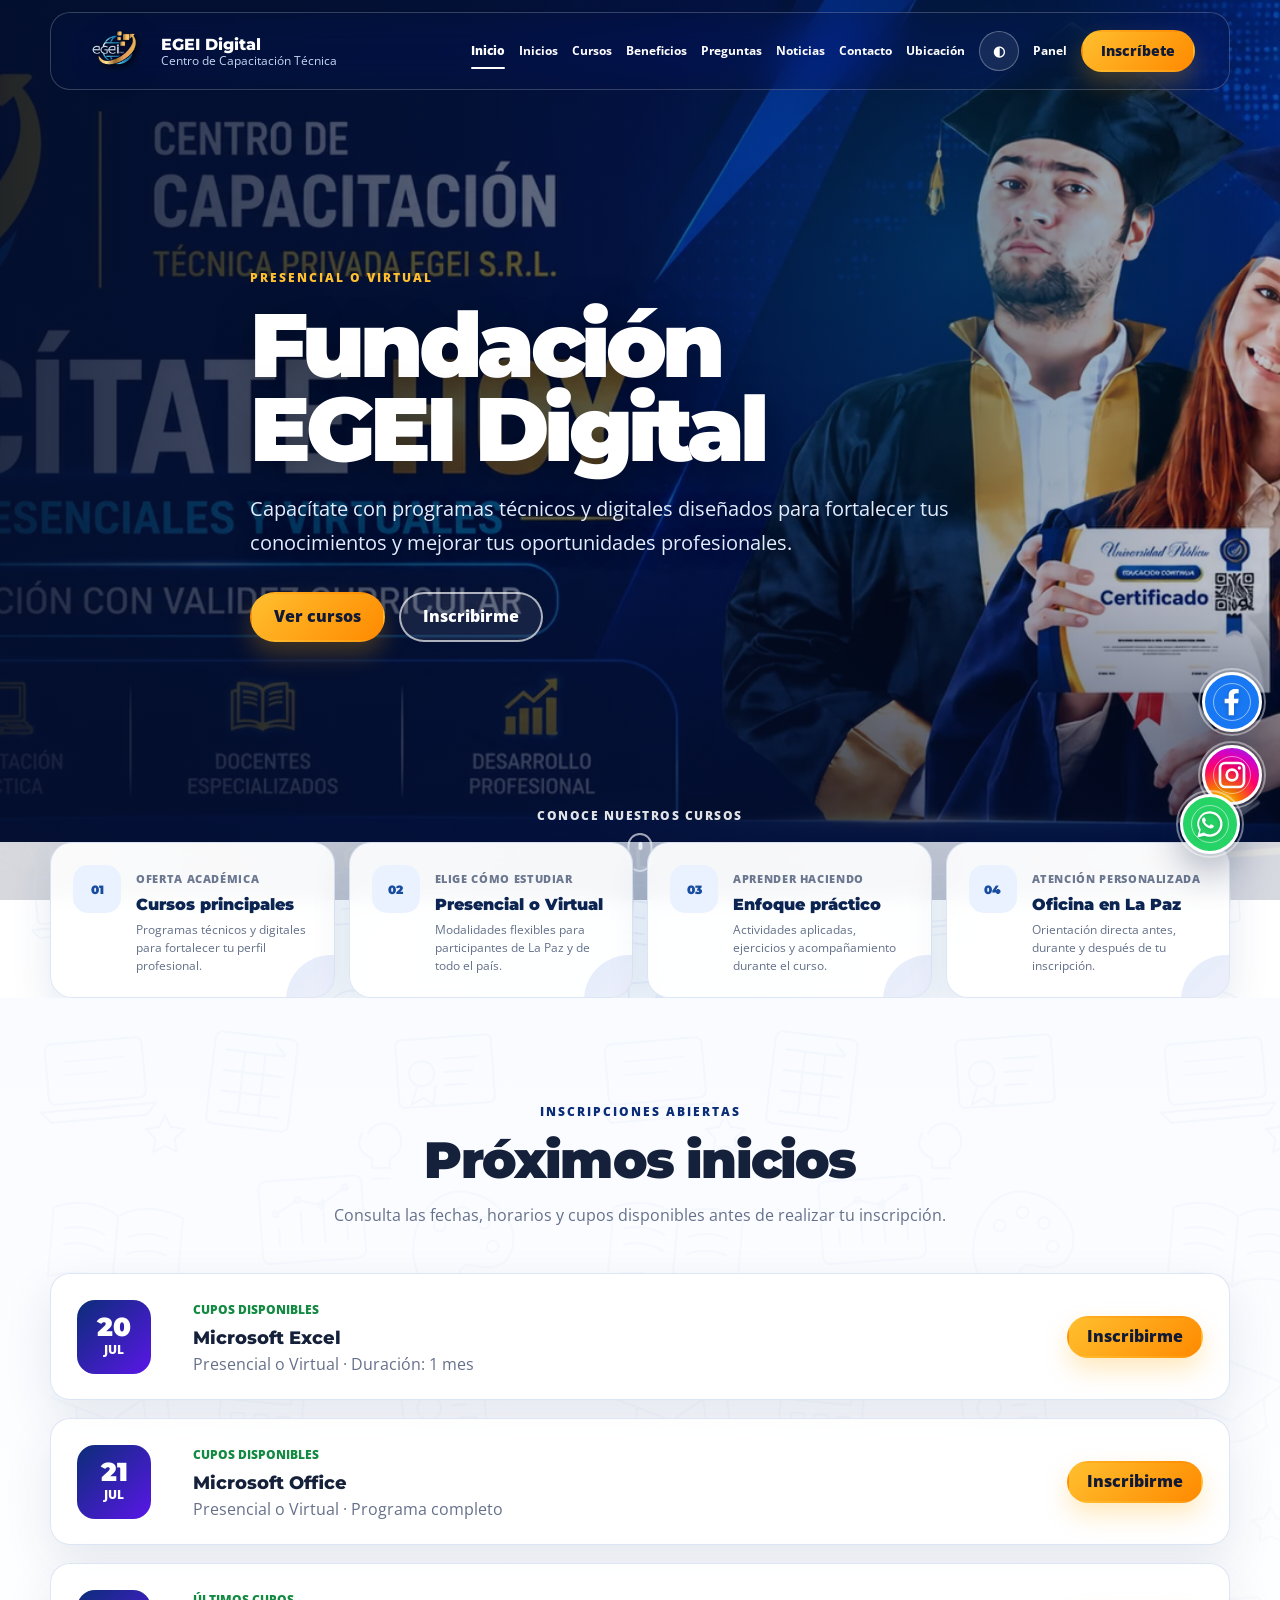
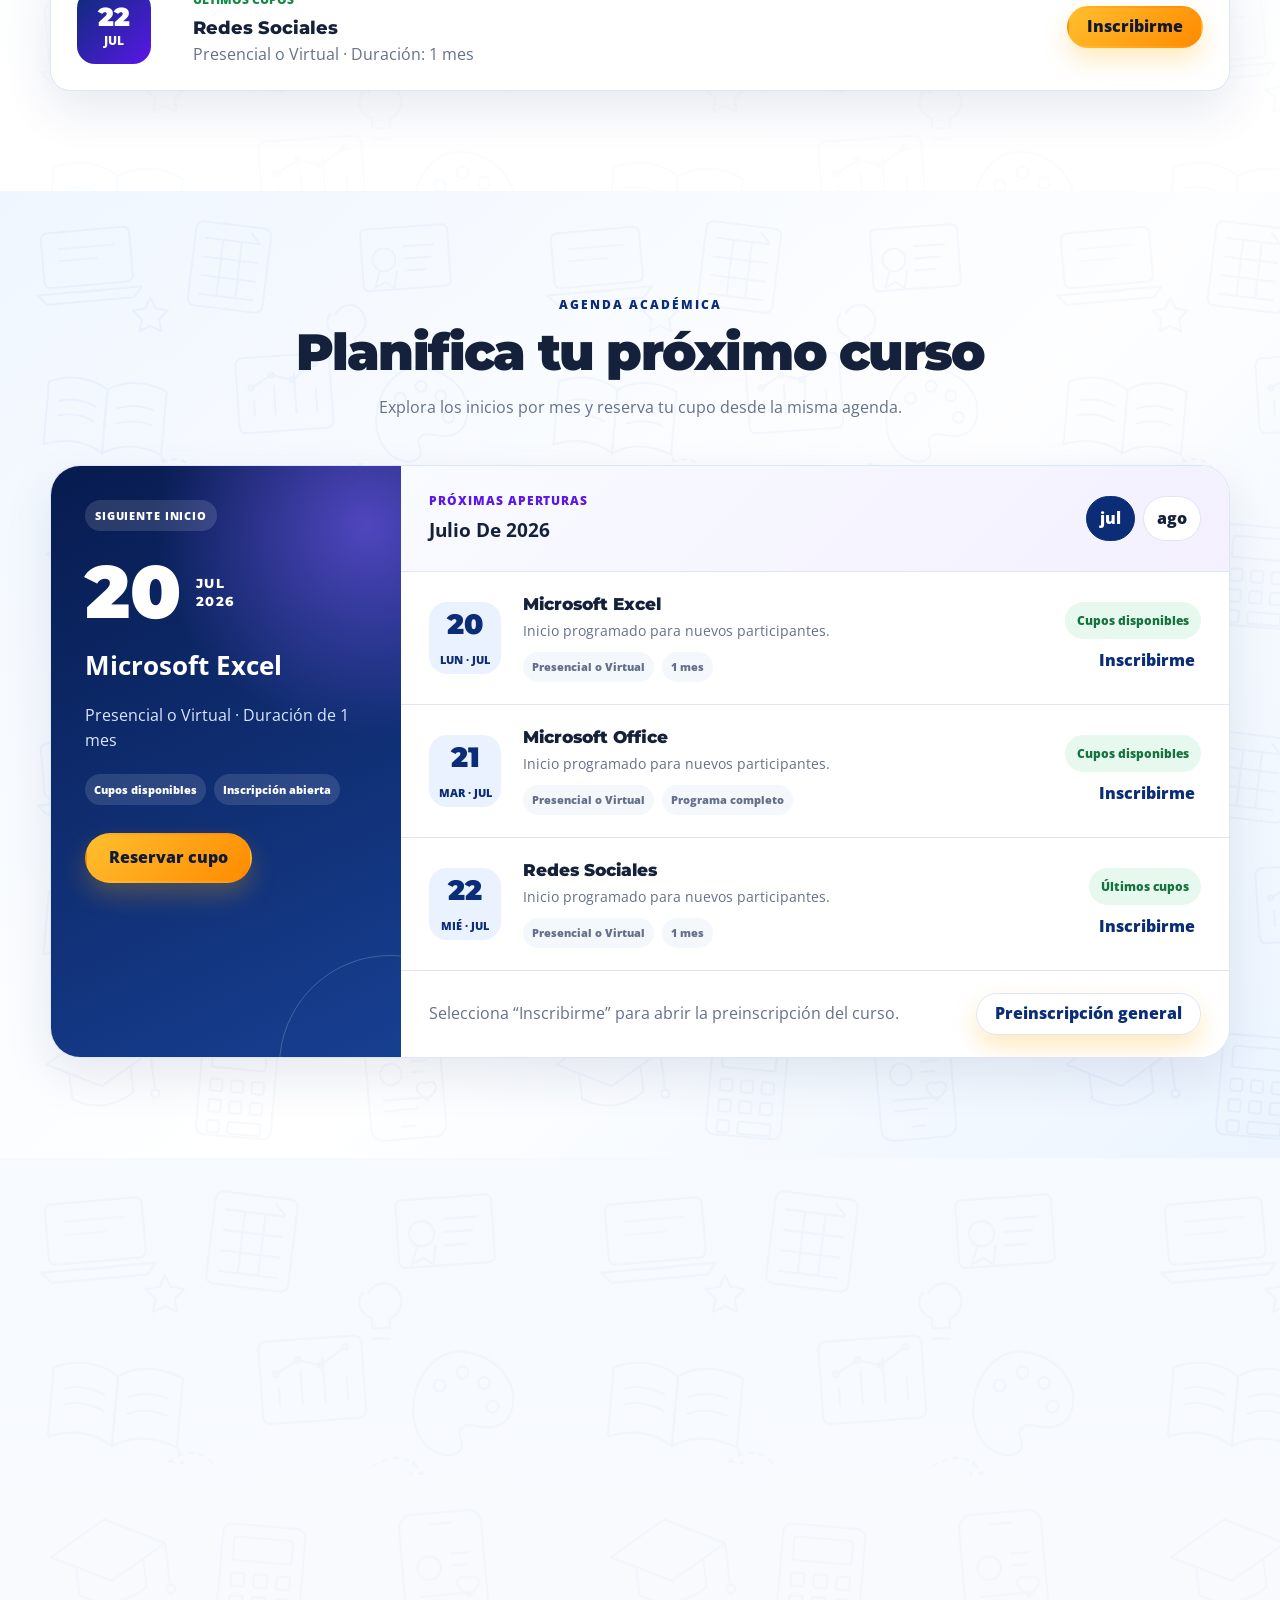
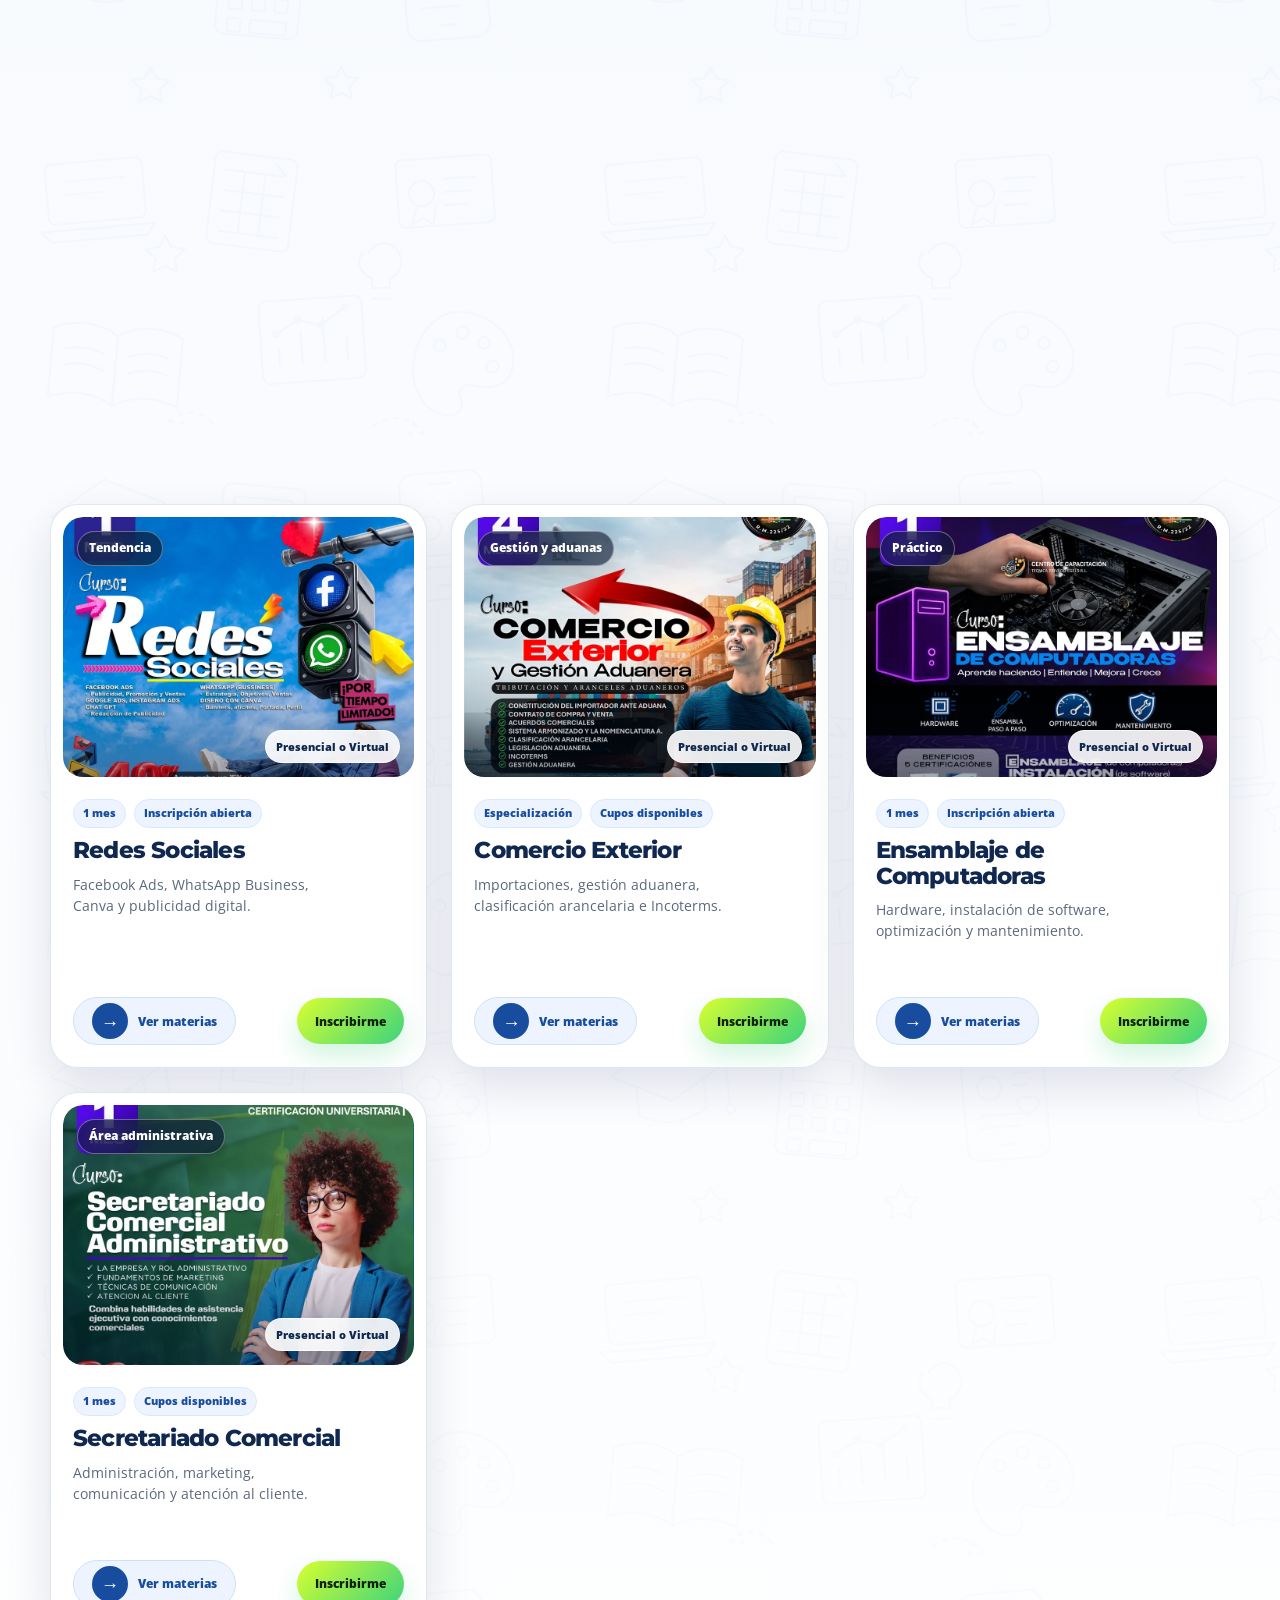
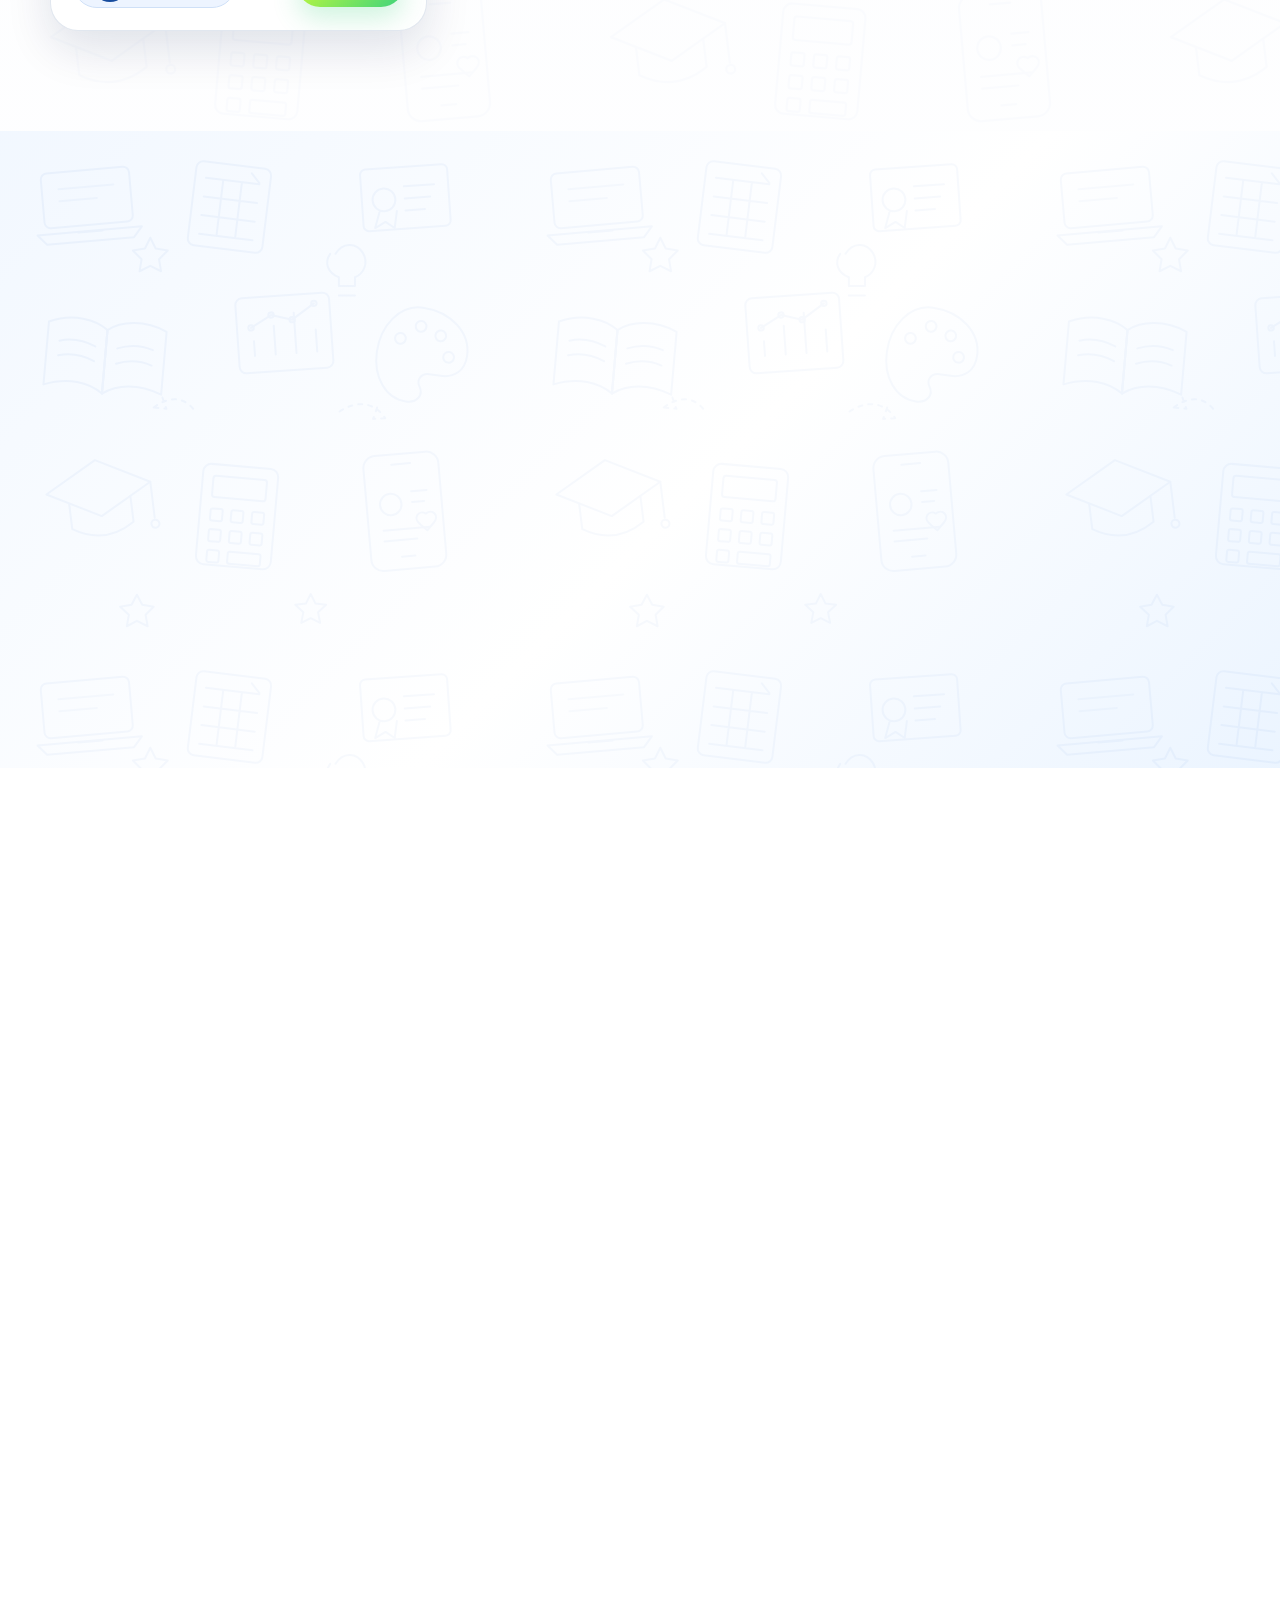
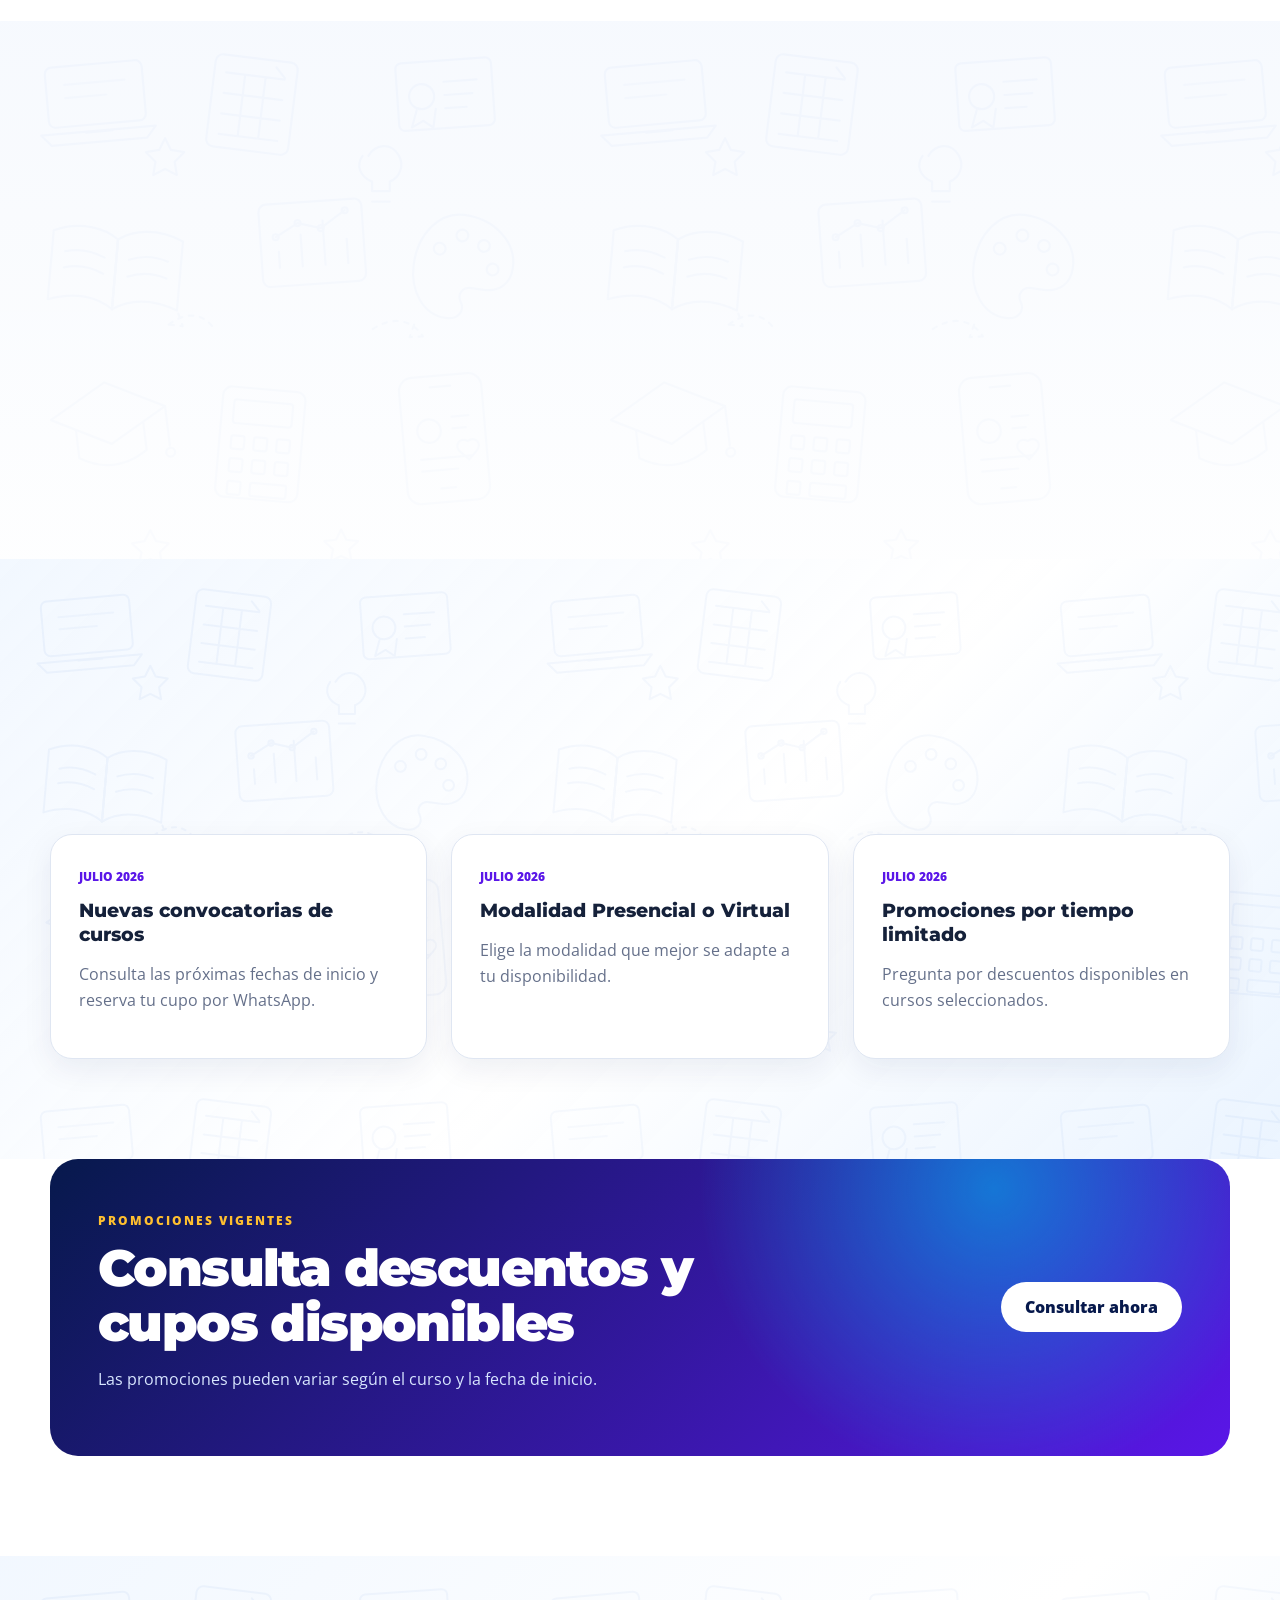
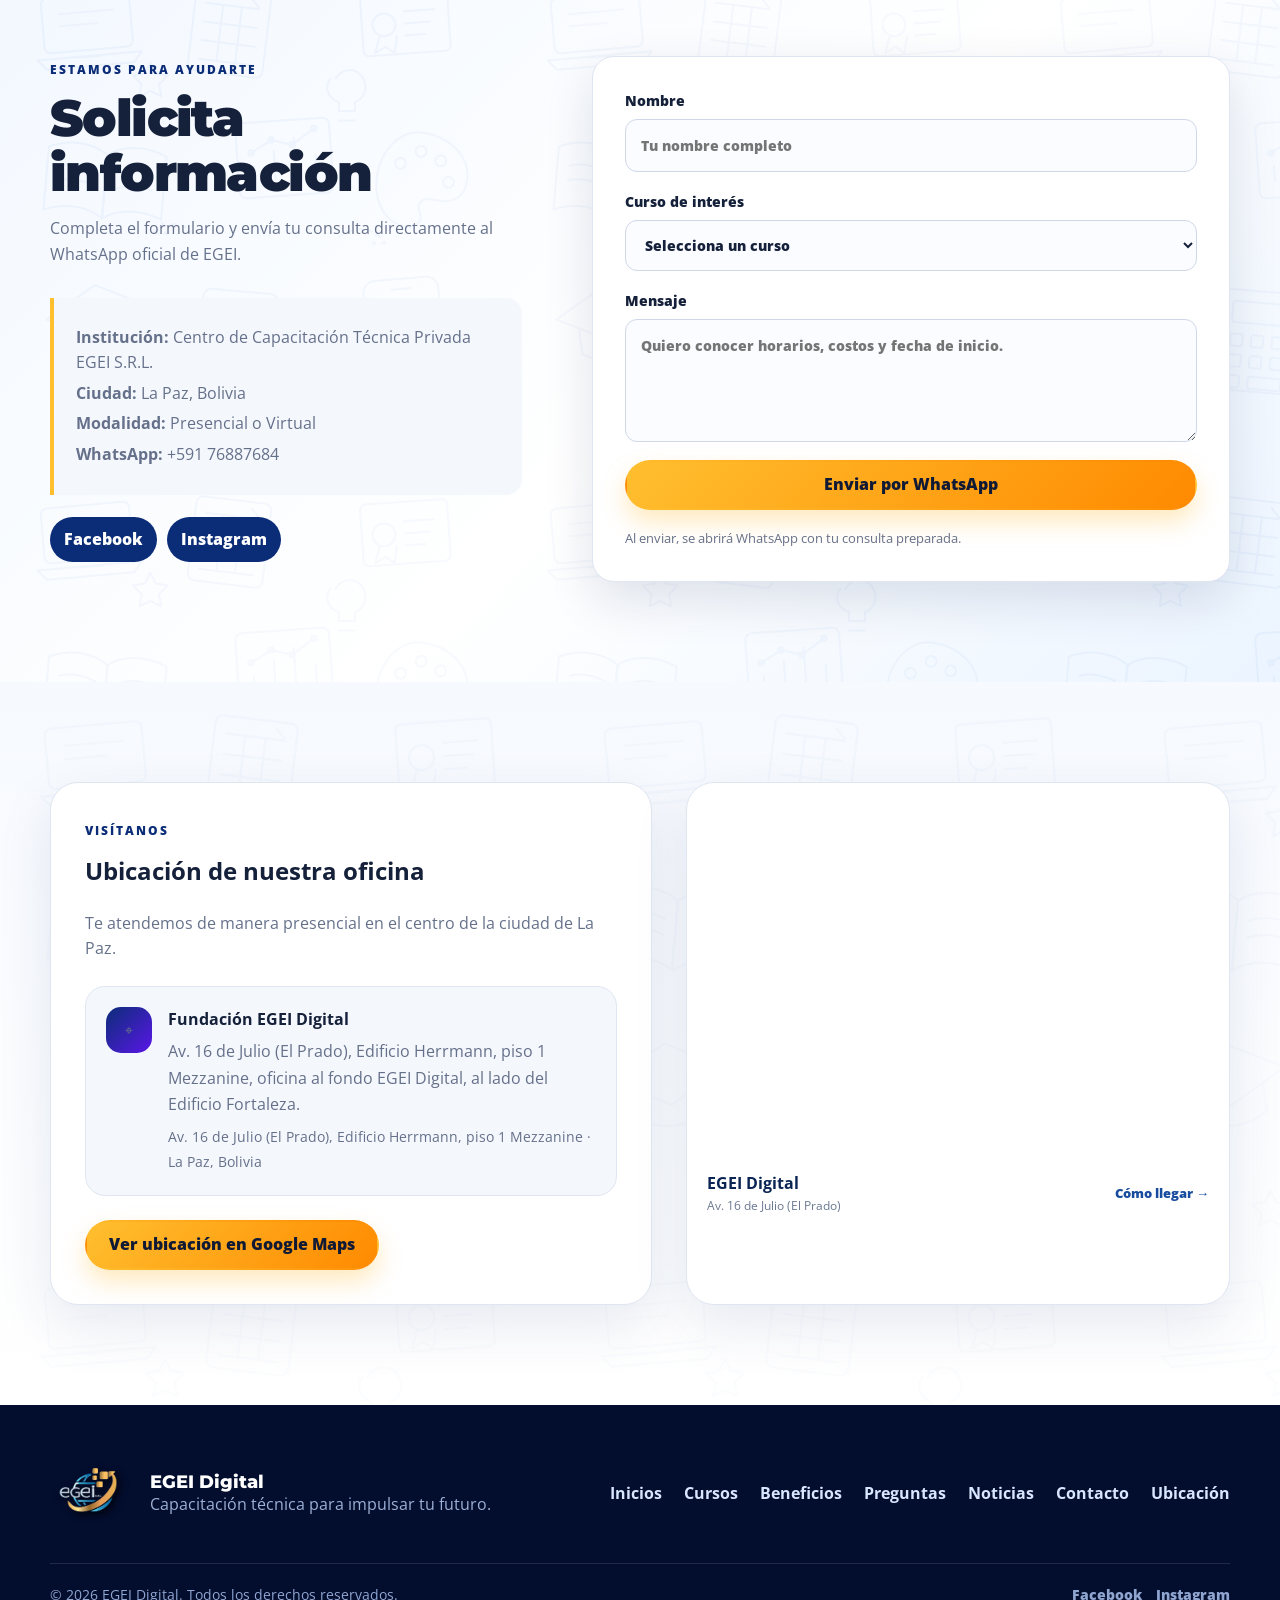
==== commit 13386998: "Add files via upload" ====
--- a/index.html
+++ b/index.html
@@ -17,7 +17,7 @@
 <link href="https://fonts.googleapis.com" rel="preconnect"/>
 <link crossorigin="" href="https://fonts.gstatic.com" rel="preconnect"/>
 <link href="https://fonts.googleapis.com/css2?family=Montserrat:wght@500;600;700;800;900&amp;family=Open+Sans:wght@400;600;700&amp;display=swap" rel="stylesheet"/>
-<link href="assets/css/style.css?v=67" rel="stylesheet"/>
+<link href="assets/css/style.css?v=72?v=67" rel="stylesheet"/>
 <link href="assets/css/version-6.css" rel="stylesheet"/>
 <script type="application/ld+json">
   {
@@ -31,7 +31,7 @@
   }
   </script>
 </head>
-<body>
+<body class="visual-fix-v72">
 <a class="skip-link" href="#contenido">Saltar al contenido</a>
 <header class="site-header" id="inicio">
 <nav aria-label="Navegación principal" class="navbar container">
@@ -375,12 +375,12 @@
 <svg aria-hidden="true" viewbox="0 0 24 24"><path d="M7 2h10a5 5 0 0 1 5 5v10a5 5 0 0 1-5 5H7a5 5 0 0 1-5-5V7a5 5 0 0 1 5-5zm0 2a3 3 0 0 0-3 3v10a3 3 0 0 0 3 3h10a3 3 0 0 0 3-3V7a3 3 0 0 0-3-3H7zm10.5 1.5a1.25 1.25 0 1 1 0 2.5 1.25 1.25 0 0 1 0-2.5zM12 7a5 5 0 1 1 0 10 5 5 0 0 1 0-10zm0 2a3 3 0 1 0 0 6 3 3 0 0 0 0-6z" fill="currentColor"></path></svg>
 <span>Instagram</span>
 </a>
-</div>
-<a aria-label="Escribir a EGEI por WhatsApp" class="whatsapp-float whatsapp-float-v2" href="https://wa.me/59176887684?text=Hola%20EGEI%20Digital%2C%20deseo%20informaci%C3%B3n%20sobre%20sus%20cursos." rel="noopener noreferrer" target="_blank">
+<a aria-label="Escribir a EGEI por WhatsApp" class="social-float social-float-whatsapp whatsapp-float-v2" href="https://wa.me/59176887684?text=Hola%20EGEI%20Digital%2C%20deseo%20informaci%C3%B3n%20sobre%20sus%20cursos." rel="noopener noreferrer" target="_blank">
 <span aria-hidden="true" class="wa-pulse"></span>
 <svg aria-hidden="true" viewbox="0 0 32 32"><path d="M19.11 17.21c-.29-.15-1.7-.84-1.96-.94-.26-.1-.45-.15-.64.15-.19.29-.74.94-.91 1.13-.17.19-.33.22-.62.07-.29-.15-1.22-.45-2.33-1.44-.86-.77-1.44-1.72-1.61-2.01-.17-.29-.02-.45.13-.59.13-.13.29-.33.44-.5.15-.17.19-.29.29-.49.1-.19.05-.37-.02-.52-.07-.15-.64-1.55-.88-2.12-.23-.56-.47-.48-.64-.49h-.55c-.19 0-.5.07-.76.37-.26.29-1 1-1 2.44s1.03 2.82 1.18 3.01c.15.19 2.03 3.1 4.92 4.35.69.3 1.22.47 1.64.6.69.22 1.32.19 1.82.12.56-.08 1.7-.69 1.94-1.36.24-.67.24-1.24.17-1.36-.07-.12-.26-.19-.55-.34zM16.03 3.2A12.73 12.73 0 0 0 5.12 22.5L3.2 29.52l7.18-1.88a12.8 12.8 0 1 0 5.65-24.44zm0 23.25c-2.03 0-4.02-.55-5.75-1.59l-.41-.24-4.26 1.12 1.14-4.15-.27-.43a10.53 10.53 0 1 1 9.55 5.29z" fill="currentColor"></path></svg>
-<span class="wa-tooltip">¿Necesitas información?</span>
+<span>WhatsApp</span>
 </a>
+</div>
 <button aria-label="Volver arriba" class="back-to-top" type="button">↑</button>
 <script src="assets/js/main.js?v=67"></script><script src="assets/js/v7.js"></script><script src="assets/js/version-6.js"></script>
 <div aria-hidden="true" class="egei-enroll-modal" id="egei-enroll-modal">
--- a/assets/css/style.css
+++ b/assets/css/style.css
@@ -620,4 +620,265 @@
 @media(max-width:1040px){.courses-grid-v6{grid-template-columns:repeat(2,minmax(0,1fr))}.course-story-card{min-height:500px}}
 @media(max-width:640px){.courses-grid-v6{grid-template-columns:1fr;gap:18px}.course-story-card{min-height:510px;border-radius:26px!important}.course-story-content{padding:30px 21px 21px!important}.course-story-content .course-actions{align-items:stretch!important}.course-story-content .course-info,.course-story-content [data-enroll-open]{flex:1!important;justify-content:center!important;padding-inline:10px!important}.course-story-media .course-mode{font-size:.62rem!important;max-width:48%;text-align:center}}
 @media(prefers-reduced-motion:reduce){.course-story-card,.course-story-media img,.course-story-content .course-info::before{transition:none!important}}
-\n\n/* ===== Versión 7.1 · ajustes solicitados ===== */\n/* Facebook e Instagram con el mismo tamaño y movimiento premium de WhatsApp */\n.social-float-stack{gap:14px!important}\n.social-float{\n  width:60px!important;height:60px!important;min-width:60px!important;min-height:60px!important;\n  border:3px solid #fff!important;border-radius:50%!important;\n  animation:waPremiumFloat 2.8s ease-in-out infinite,waPremiumGlow 2.8s ease-in-out infinite!important;\n  isolation:isolate;overflow:visible!important;\n}\n.social-float:nth-child(2){animation-delay:.22s!important}\n.social-float::before{\n  content:"";position:absolute;inset:-6px;border:2px solid currentColor;border-radius:50%;\n  opacity:.34;animation:waPulse 2s infinite;pointer-events:none;z-index:-1;\n}\n.social-float::after{\n  content:"";position:absolute;inset:8px;border-radius:50%;border:1px solid rgba(255,255,255,.5);pointer-events:none;\n}\n.social-float:hover{animation-play-state:paused!important;transform:translateY(-5px) scale(1.07)!important}\n.social-float svg{width:32px!important;height:32px!important;position:relative;z-index:2}\n.social-float-facebook{color:#fff!important}\n.social-float-instagram{color:#fff!important}\n\n/* Imágenes de cursos con esquinas claramente redondeadas */\n.course-story-media{\n  inset:10px!important;height:calc(100% - 20px)!important;border-radius:22px!important;\n  overflow:hidden!important;\n}\n.course-story-media img{border-radius:22px!important}\n.course-story-card::after{inset:10px!important;border-radius:22px!important}\n.course-story-content{left:10px!important;right:10px!important;bottom:10px!important;border-radius:0 0 22px 22px!important}\n\n@media(max-width:760px){\n  .social-float-stack{left:12px!important;bottom:18px!important;gap:12px!important}\n  .social-float{width:60px!important;height:60px!important;min-width:60px!important;min-height:60px!important}\n  .social-float svg{width:32px!important;height:32px!important}\n  .course-story-media{inset:8px!important;height:calc(100% - 16px)!important;border-radius:20px!important}\n  .course-story-media img{border-radius:20px!important}\n  .course-story-card::after{inset:8px!important;border-radius:20px!important}\n  .course-story-content{left:8px!important;right:8px!important;bottom:8px!important;border-radius:0 0 20px 20px!important}\n}\n@media(prefers-reduced-motion:reduce){.social-float{animation:none!important}.social-float::before{animation:none!important}}\n+\n\n/* ===== Versión 7.1 · ajustes solicitados ===== */\n/* Facebook e Instagram con el mismo tamaño y movimiento premium de WhatsApp */\n.social-float-stack{gap:14px!important}\n.social-float{\n  width:60px!important;height:60px!important;min-width:60px!important;min-height:60px!important;\n  border:3px solid #fff!important;border-radius:50%!important;\n  animation:waPremiumFloat 2.8s ease-in-out infinite,waPremiumGlow 2.8s ease-in-out infinite!important;\n  isolation:isolate;overflow:visible!important;\n}\n.social-float:nth-child(2){animation-delay:.22s!important}\n.social-float::before{\n  content:"";position:absolute;inset:-6px;border:2px solid currentColor;border-radius:50%;\n  opacity:.34;animation:waPulse 2s infinite;pointer-events:none;z-index:-1;\n}\n.social-float::after{\n  content:"";position:absolute;inset:8px;border-radius:50%;border:1px solid rgba(255,255,255,.5);pointer-events:none;\n}\n.social-float:hover{animation-play-state:paused!important;transform:translateY(-5px) scale(1.07)!important}\n.social-float svg{width:32px!important;height:32px!important;position:relative;z-index:2}\n.social-float-facebook{color:#fff!important}\n.social-float-instagram{color:#fff!important}\n\n/* Imágenes de cursos con esquinas claramente redondeadas */\n.course-story-media{\n  inset:10px!important;height:calc(100% - 20px)!important;border-radius:22px!important;\n  overflow:hidden!important;\n}\n.course-story-media img{border-radius:22px!important}\n.course-story-card::after{inset:10px!important;border-radius:22px!important}\n.course-story-content{left:10px!important;right:10px!important;bottom:10px!important;border-radius:0 0 22px 22px!important}\n\n@media(max-width:760px){\n  .social-float-stack{left:12px!important;bottom:18px!important;gap:12px!important}\n  .social-float{width:60px!important;height:60px!important;min-width:60px!important;min-height:60px!important}\n  .social-float svg{width:32px!important;height:32px!important}\n  .course-story-media{inset:8px!important;height:calc(100% - 16px)!important;border-radius:20px!important}\n  .course-story-media img{border-radius:20px!important}\n  .course-story-card::after{inset:8px!important;border-radius:20px!important}\n  .course-story-content{left:8px!important;right:8px!important;bottom:8px!important;border-radius:0 0 20px 20px!important}\n}\n@media(prefers-reduced-motion:reduce){.social-float{animation:none!important}.social-float::before{animation:none!important}}\n
+
+/* =========================================================
+   V7.2 — CORRECCIÓN DEFINITIVA DE TARJETAS Y BOTONES FLOTANTES
+   ========================================================= */
+
+/* TARJETAS: imagen superior uniforme, completa y con esquinas redondeadas */
+.visual-fix-v72 .courses-grid-v6{
+  grid-template-columns:repeat(3,minmax(0,1fr))!important;
+  gap:26px!important;
+  align-items:stretch!important;
+}
+.visual-fix-v72 .course-story-card{
+  display:flex!important;
+  flex-direction:column!important;
+  min-height:0!important;
+  height:100%!important;
+  padding:12px!important;
+  border-radius:28px!important;
+  overflow:hidden!important;
+  background:#fff!important;
+  border:1px solid rgba(14,56,125,.12)!important;
+  box-shadow:0 18px 46px rgba(7,28,72,.12)!important;
+}
+.visual-fix-v72 .course-story-card::after{
+  display:none!important;
+}
+.visual-fix-v72 .course-story-media{
+  position:relative!important;
+  inset:auto!important;
+  width:100%!important;
+  height:260px!important;
+  flex:0 0 260px!important;
+  border-radius:20px!important;
+  overflow:hidden!important;
+  background:#eaf0f8!important;
+}
+.visual-fix-v72 .course-story-media::after{
+  content:""!important;
+  position:absolute!important;
+  inset:58% 0 0!important;
+  display:block!important;
+  background:linear-gradient(transparent,rgba(3,13,37,.35))!important;
+  z-index:1!important;
+}
+.visual-fix-v72 .course-story-media img{
+  display:block!important;
+  width:100%!important;
+  height:100%!important;
+  max-width:none!important;
+  aspect-ratio:auto!important;
+  object-fit:cover!important;
+  object-position:center center!important;
+  border-radius:20px!important;
+  transform:none!important;
+}
+.visual-fix-v72 .course-story-card:hover .course-story-media img{
+  transform:scale(1.035)!important;
+}
+.visual-fix-v72 .course-story-media .course-badge{
+  top:14px!important;
+  left:14px!important;
+}
+.visual-fix-v72 .course-story-media .course-mode{
+  top:auto!important;
+  right:14px!important;
+  bottom:14px!important;
+  z-index:3!important;
+}
+.visual-fix-v72 .course-story-content{
+  position:relative!important;
+  left:auto!important;
+  right:auto!important;
+  bottom:auto!important;
+  display:flex!important;
+  flex:1!important;
+  flex-direction:column!important;
+  padding:22px 10px 10px!important;
+  color:#10284f!important;
+  background:transparent!important;
+  border-radius:0!important;
+}
+.visual-fix-v72 .course-story-content h3{
+  color:#10284f!important;
+  font-size:1.42rem!important;
+  line-height:1.12!important;
+  text-shadow:none!important;
+}
+.visual-fix-v72 .course-story-content>p{
+  color:#5b687d!important;
+  font-size:.88rem!important;
+  text-shadow:none!important;
+}
+.visual-fix-v72 .course-story-content .course-meta span{
+  color:#174c9e!important;
+  background:#edf4ff!important;
+  border-color:#dbe8fb!important;
+}
+.visual-fix-v72 .course-story-content .course-actions{
+  margin-top:auto!important;
+}
+.visual-fix-v72 .course-story-content .btn-course-secondary,
+.visual-fix-v72 .course-story-content .course-info{
+  color:#174c9e!important;
+  background:#edf4ff!important;
+  border-color:#cfe0f7!important;
+  backdrop-filter:none!important;
+}
+.visual-fix-v72 .course-story-content .course-info::before{
+  background:#174c9e!important;
+  color:#fff!important;
+}
+.visual-fix-v72 .course-story-content .btn-course-secondary{
+  min-height:48px!important;
+  border-radius:999px!important;
+  padding:0 18px!important;
+  display:inline-flex!important;
+  align-items:center!important;
+  justify-content:center!important;
+  font-weight:900!important;
+}
+
+/* BOTONES FLOTANTES: los tres idénticos en tamaño, pulso y movimiento */
+.visual-fix-v72 .social-float-stack{
+  position:fixed!important;
+  right:18px!important;
+  left:auto!important;
+  bottom:22px!important;
+  z-index:9999!important;
+  display:flex!important;
+  flex-direction:column!important;
+  align-items:center!important;
+  gap:13px!important;
+}
+.visual-fix-v72 .social-float{
+  position:relative!important;
+  display:flex!important;
+  align-items:center!important;
+  justify-content:center!important;
+  width:60px!important;
+  height:60px!important;
+  min-width:60px!important;
+  min-height:60px!important;
+  padding:0!important;
+  border:3px solid #fff!important;
+  border-radius:50%!important;
+  color:#fff!important;
+  box-shadow:0 16px 38px rgba(10,28,65,.34)!important;
+  animation:socialUnifiedFloat 2.8s ease-in-out infinite!important;
+  transition:transform .2s ease,box-shadow .2s ease!important;
+  overflow:visible!important;
+  isolation:isolate!important;
+}
+.visual-fix-v72 .social-float:nth-child(2){animation-delay:.16s!important}
+.visual-fix-v72 .social-float:nth-child(3){animation-delay:.32s!important}
+.visual-fix-v72 .social-float::before{
+  content:""!important;
+  position:absolute!important;
+  inset:-7px!important;
+  display:block!important;
+  border:2px solid currentColor!important;
+  border-radius:50%!important;
+  opacity:.42!important;
+  animation:socialUnifiedPulse 2s ease-out infinite!important;
+  z-index:-1!important;
+  pointer-events:none!important;
+}
+.visual-fix-v72 .social-float::after{
+  content:""!important;
+  position:absolute!important;
+  inset:8px!important;
+  border:1px solid rgba(255,255,255,.52)!important;
+  border-radius:50%!important;
+  pointer-events:none!important;
+}
+.visual-fix-v72 .social-float svg{
+  width:32px!important;
+  height:32px!important;
+  position:relative!important;
+  z-index:2!important;
+}
+.visual-fix-v72 .social-float span{
+  position:absolute!important;
+  right:72px!important;
+  left:auto!important;
+  padding:9px 12px!important;
+  border-radius:11px!important;
+  background:#07194c!important;
+  color:#fff!important;
+  font-size:.75rem!important;
+  font-weight:850!important;
+  white-space:nowrap!important;
+  opacity:0!important;
+  transform:translateX(7px)!important;
+  pointer-events:none!important;
+  transition:.2s!important;
+}
+.visual-fix-v72 .social-float:hover{
+  animation-play-state:paused!important;
+  transform:translateY(-5px) scale(1.07)!important;
+  box-shadow:0 22px 48px rgba(10,28,65,.44)!important;
+}
+.visual-fix-v72 .social-float:hover span{
+  opacity:1!important;
+  transform:none!important;
+}
+.visual-fix-v72 .social-float-facebook{background:#1877f2!important}
+.visual-fix-v72 .social-float-instagram{
+  background:radial-gradient(circle at 30% 110%,#ffd600 0 10%,#ff7a00 28%,#ff0169 58%,#d300c5 78%,#7638fa 100%)!important
+}
+.visual-fix-v72 .social-float-whatsapp{background:#25d366!important}
+.visual-fix-v72 .social-float-whatsapp .wa-pulse{display:none!important}
+
+@keyframes socialUnifiedFloat{
+  0%,100%{transform:translateY(0) rotate(-2deg)}
+  50%{transform:translateY(-9px) rotate(2deg)}
+}
+@keyframes socialUnifiedPulse{
+  0%{transform:scale(.88);opacity:.72}
+  72%,100%{transform:scale(1.3);opacity:0}
+}
+
+body.dark-mode.visual-fix-v72 .course-story-card{
+  background:#0a1830!important;
+  border-color:rgba(255,255,255,.14)!important;
+}
+body.dark-mode.visual-fix-v72 .course-story-content h3{color:#fff!important}
+body.dark-mode.visual-fix-v72 .course-story-content>p{color:#bdc9dc!important}
+
+@media(max-width:1040px){
+  .visual-fix-v72 .courses-grid-v6{grid-template-columns:repeat(2,minmax(0,1fr))!important}
+  .visual-fix-v72 .course-story-media{height:250px!important;flex-basis:250px!important}
+}
+@media(max-width:640px){
+  .visual-fix-v72 .courses-grid-v6{grid-template-columns:1fr!important;gap:18px!important}
+  .visual-fix-v72 .course-story-card{padding:9px!important;border-radius:23px!important}
+  .visual-fix-v72 .course-story-media{
+    height:230px!important;
+    flex-basis:230px!important;
+    border-radius:17px!important;
+  }
+  .visual-fix-v72 .course-story-media img{border-radius:17px!important}
+  .visual-fix-v72 .course-story-content{padding:19px 8px 8px!important}
+  .visual-fix-v72 .social-float-stack{
+    right:12px!important;
+    left:auto!important;
+    bottom:16px!important;
+    gap:11px!important;
+  }
+  .visual-fix-v72 .social-float{
+    width:56px!important;
+    height:56px!important;
+    min-width:56px!important;
+    min-height:56px!important;
+  }
+  .visual-fix-v72 .social-float svg{width:29px!important;height:29px!important}
+  .visual-fix-v72 .social-float span{display:none!important}
+}
+@media(prefers-reduced-motion:reduce){
+  .visual-fix-v72 .social-float,
+  .visual-fix-v72 .social-float::before{animation:none!important}
+}
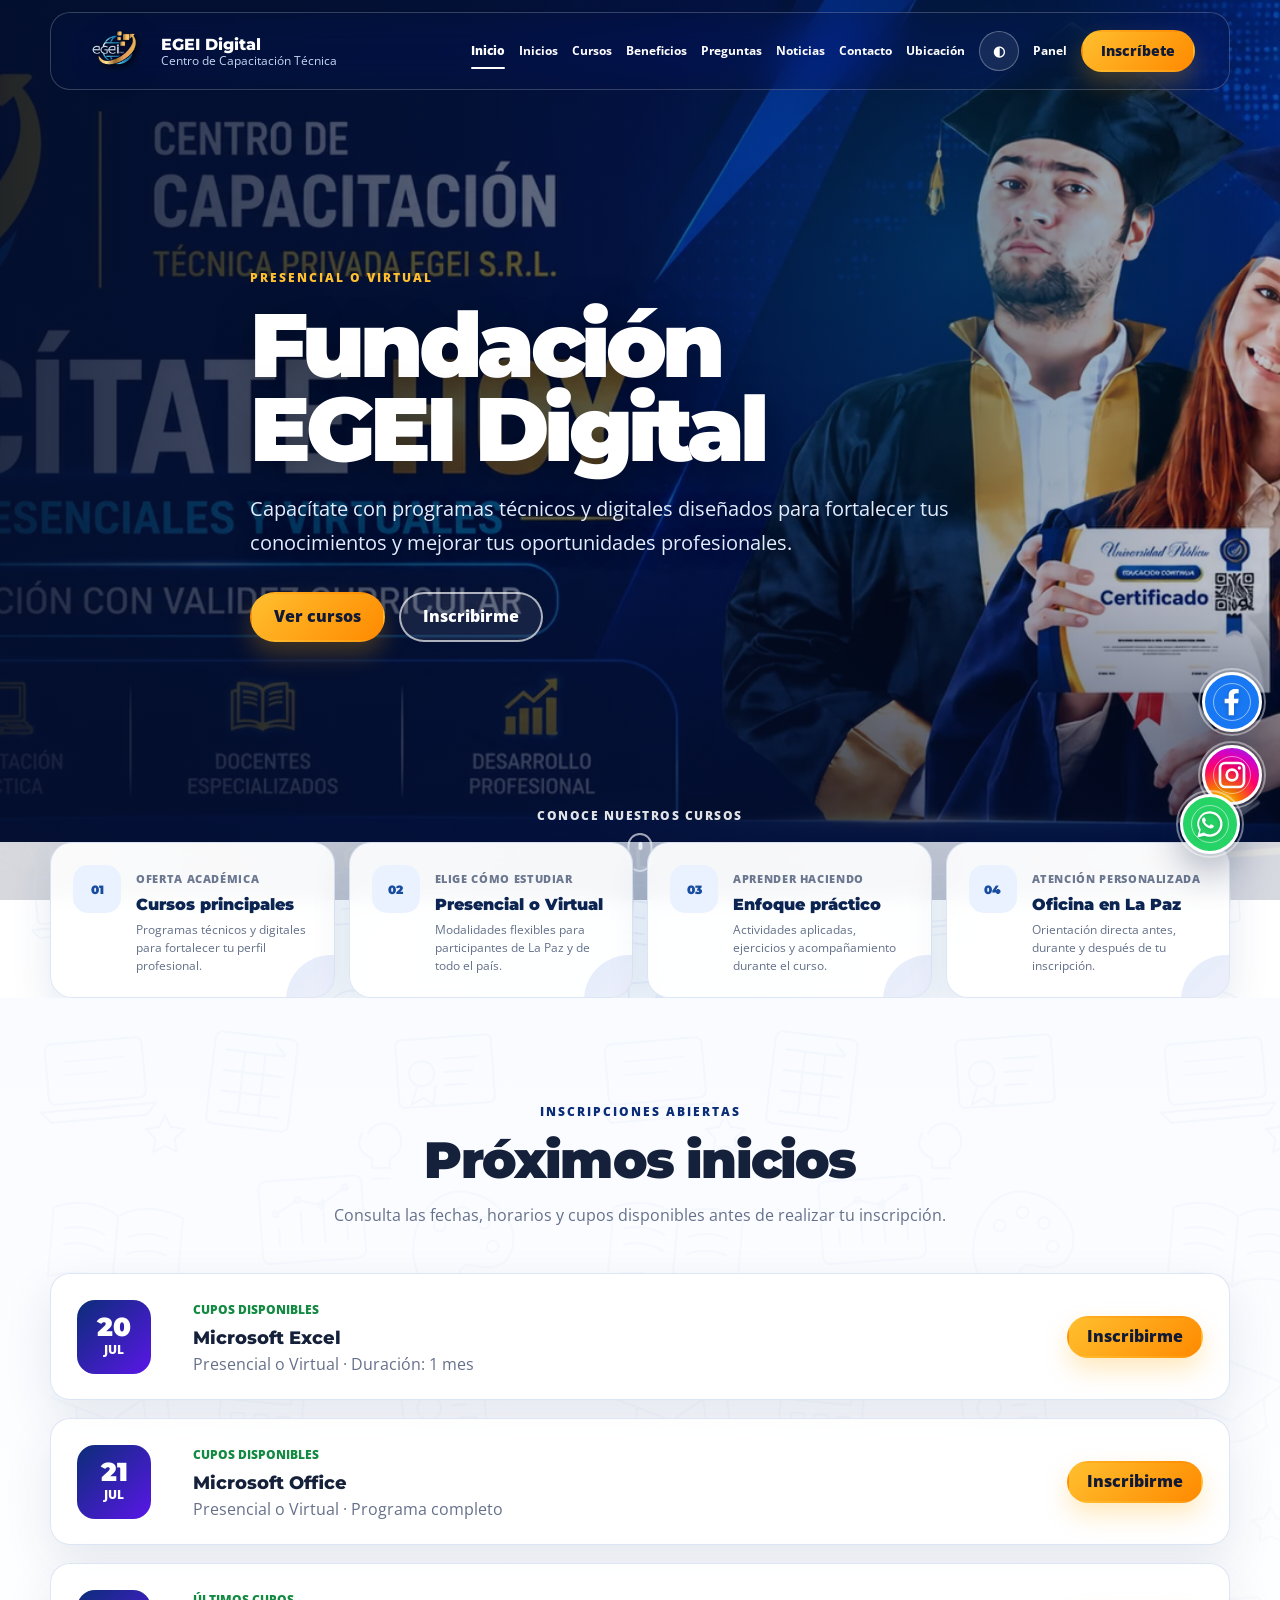
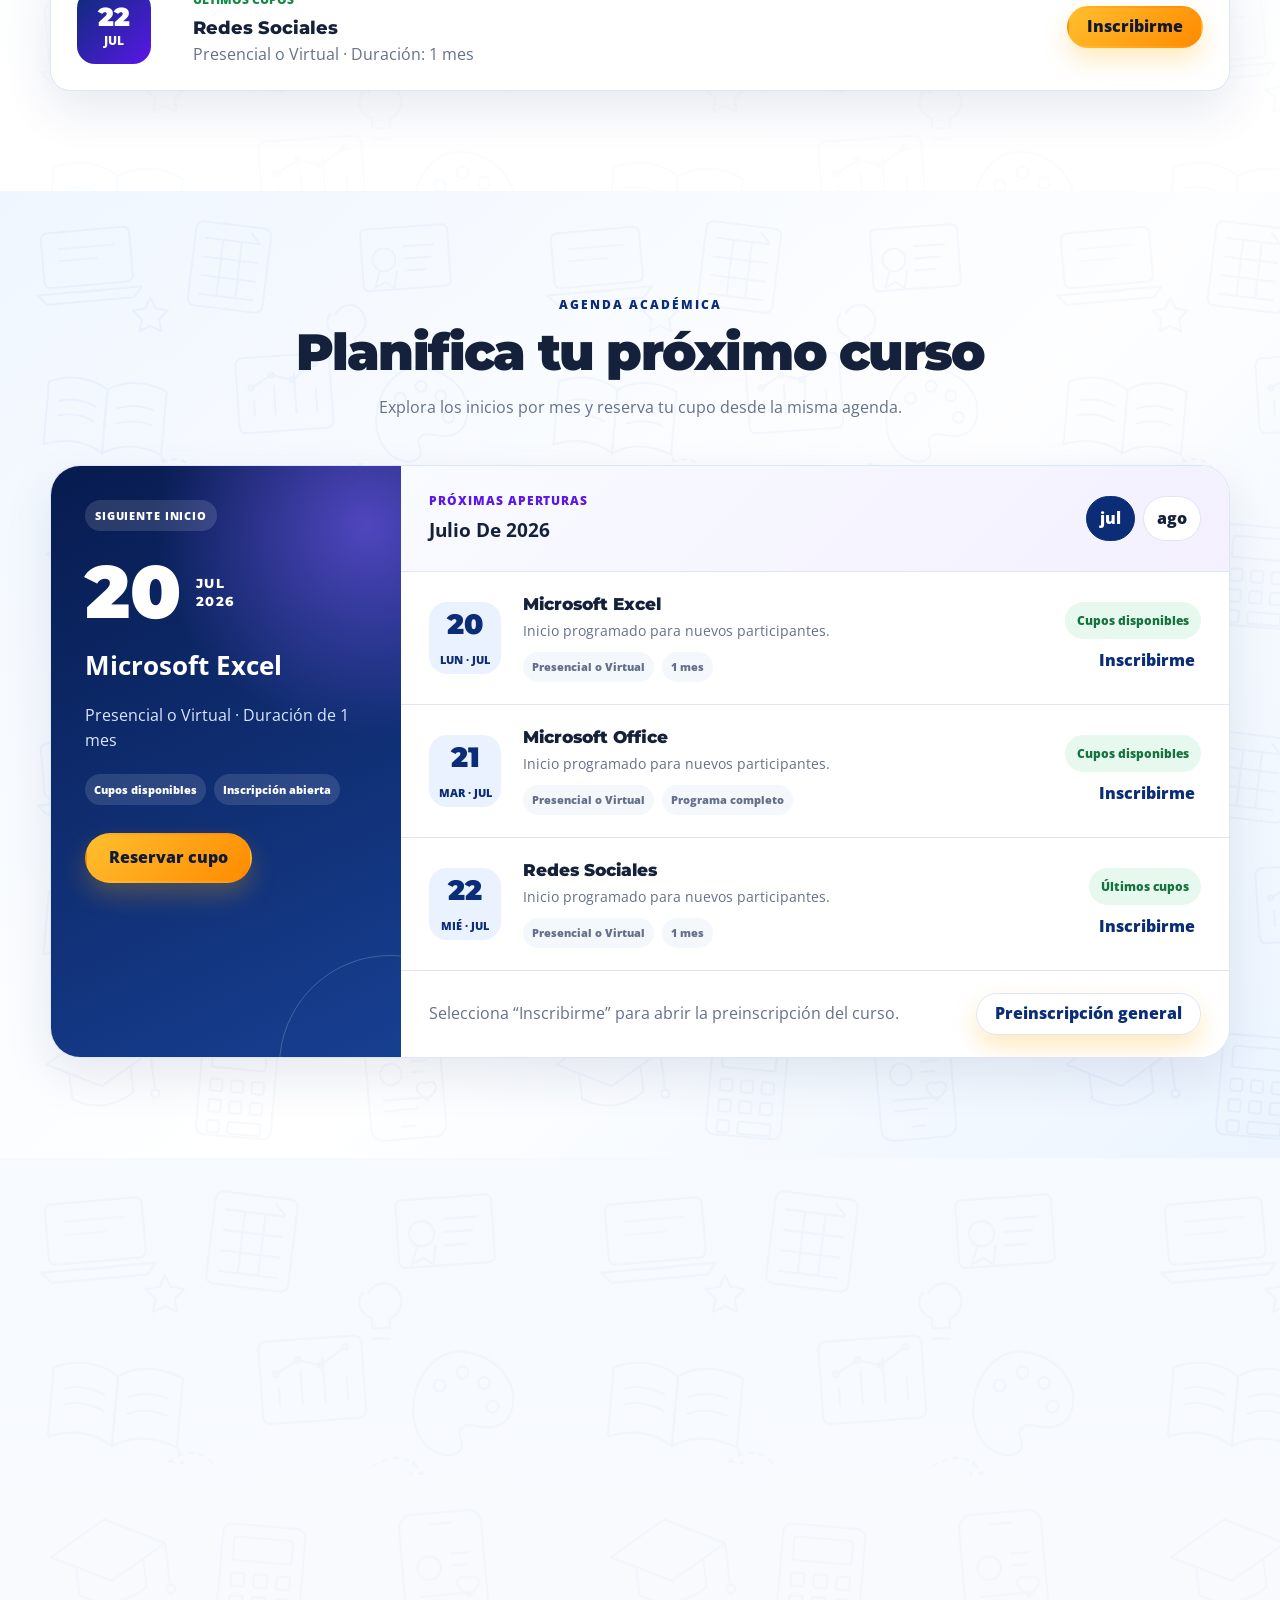
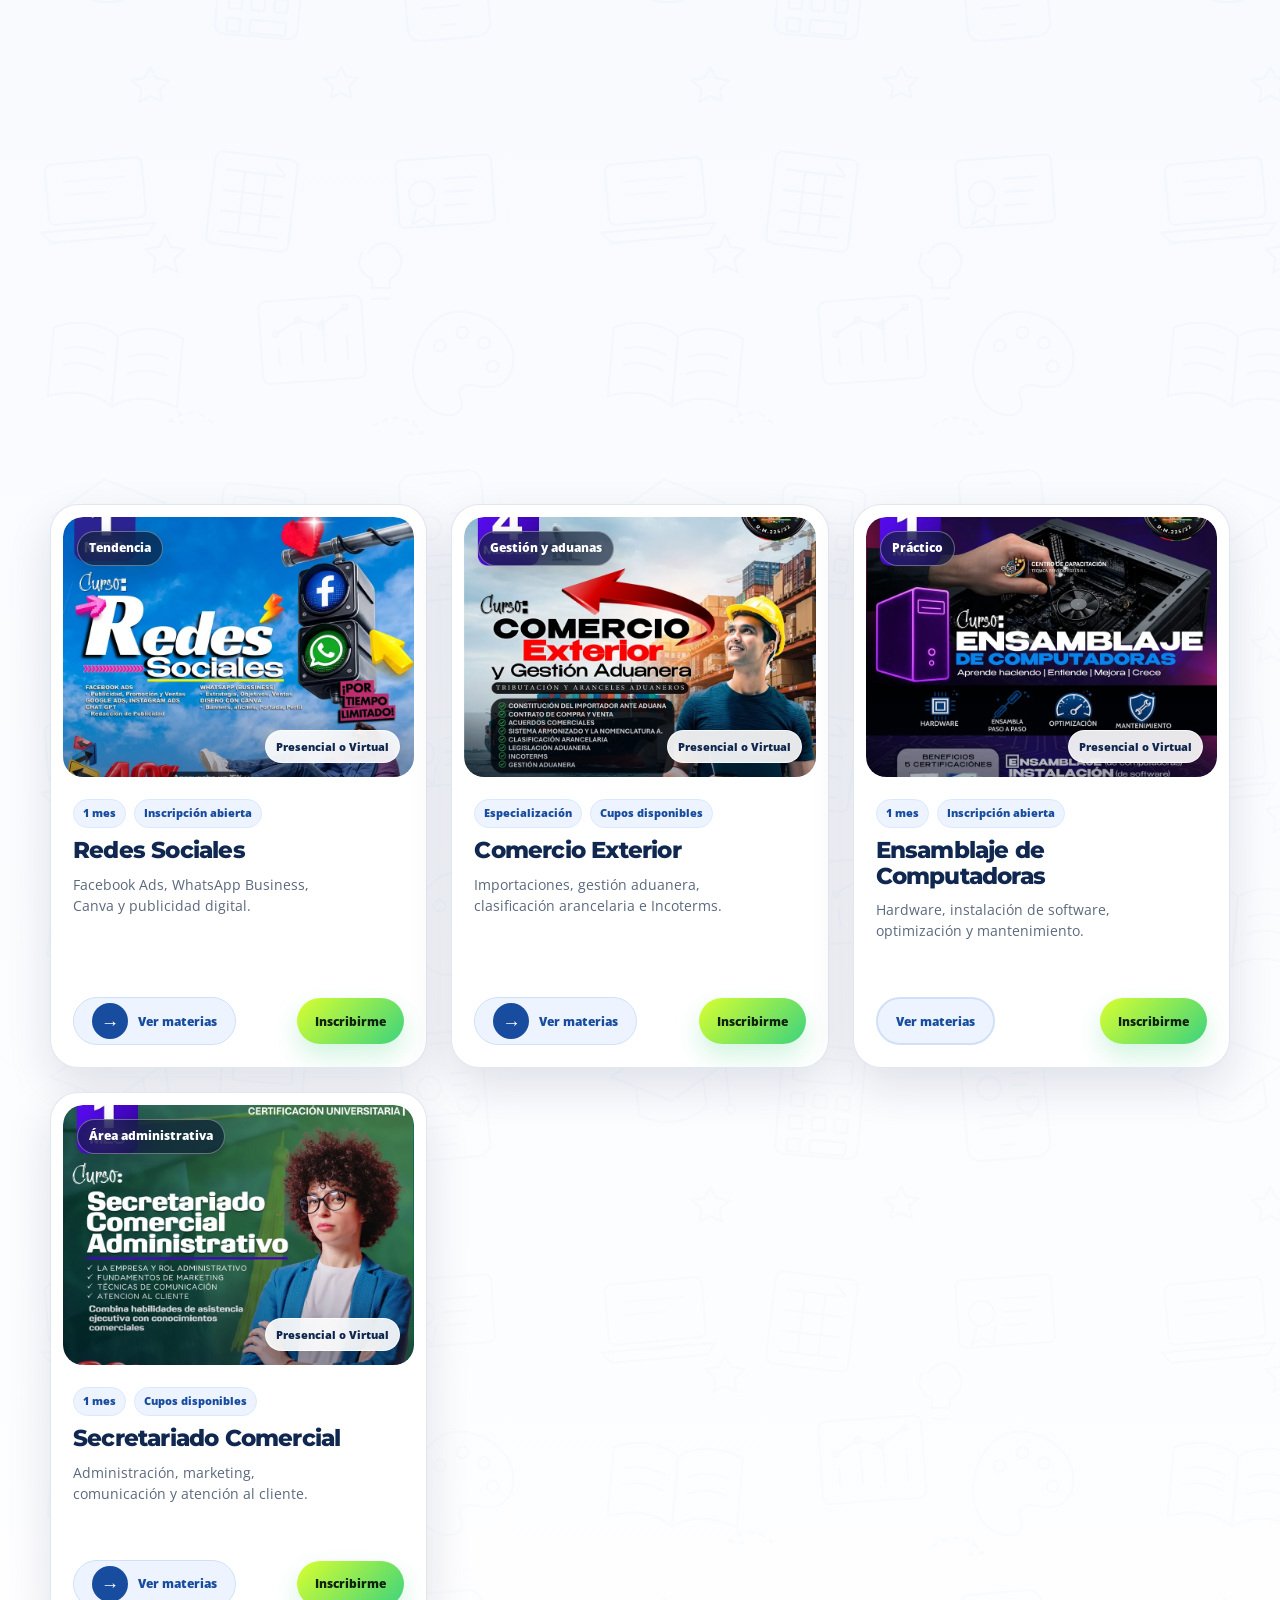
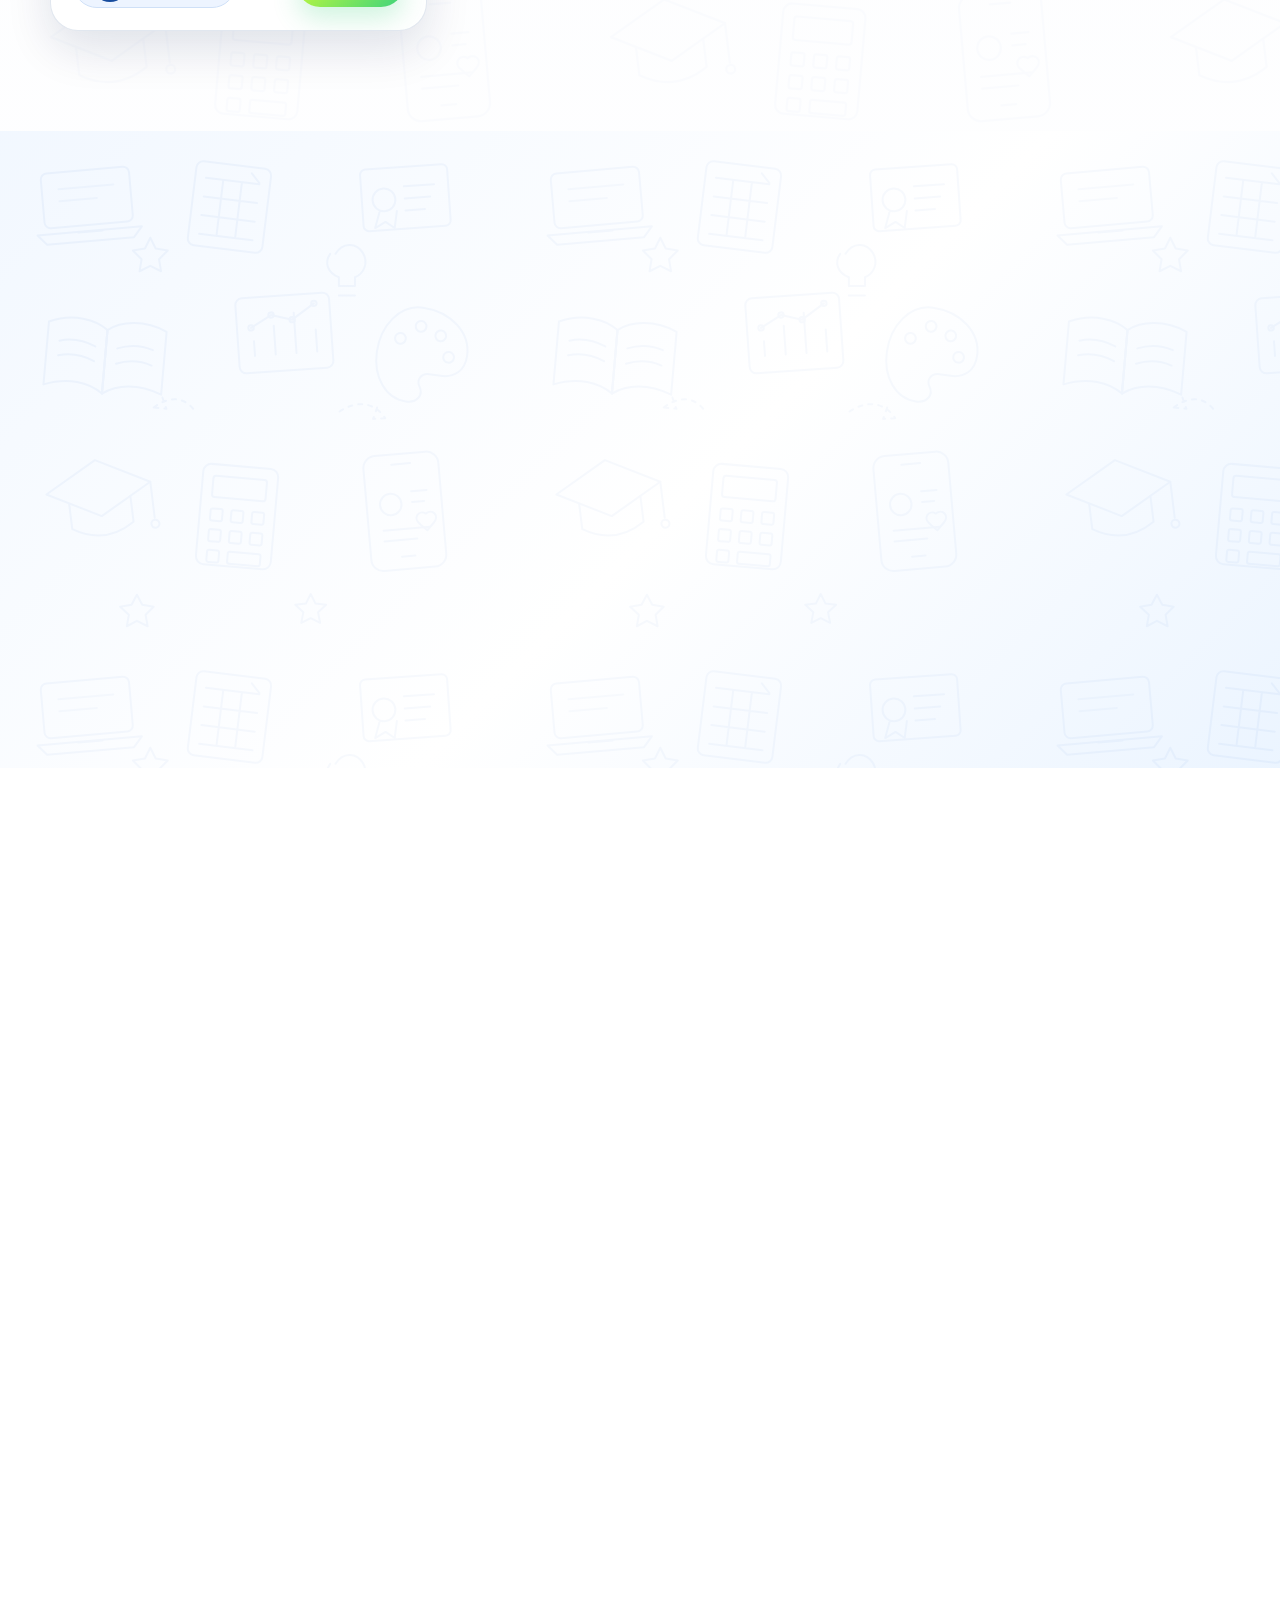
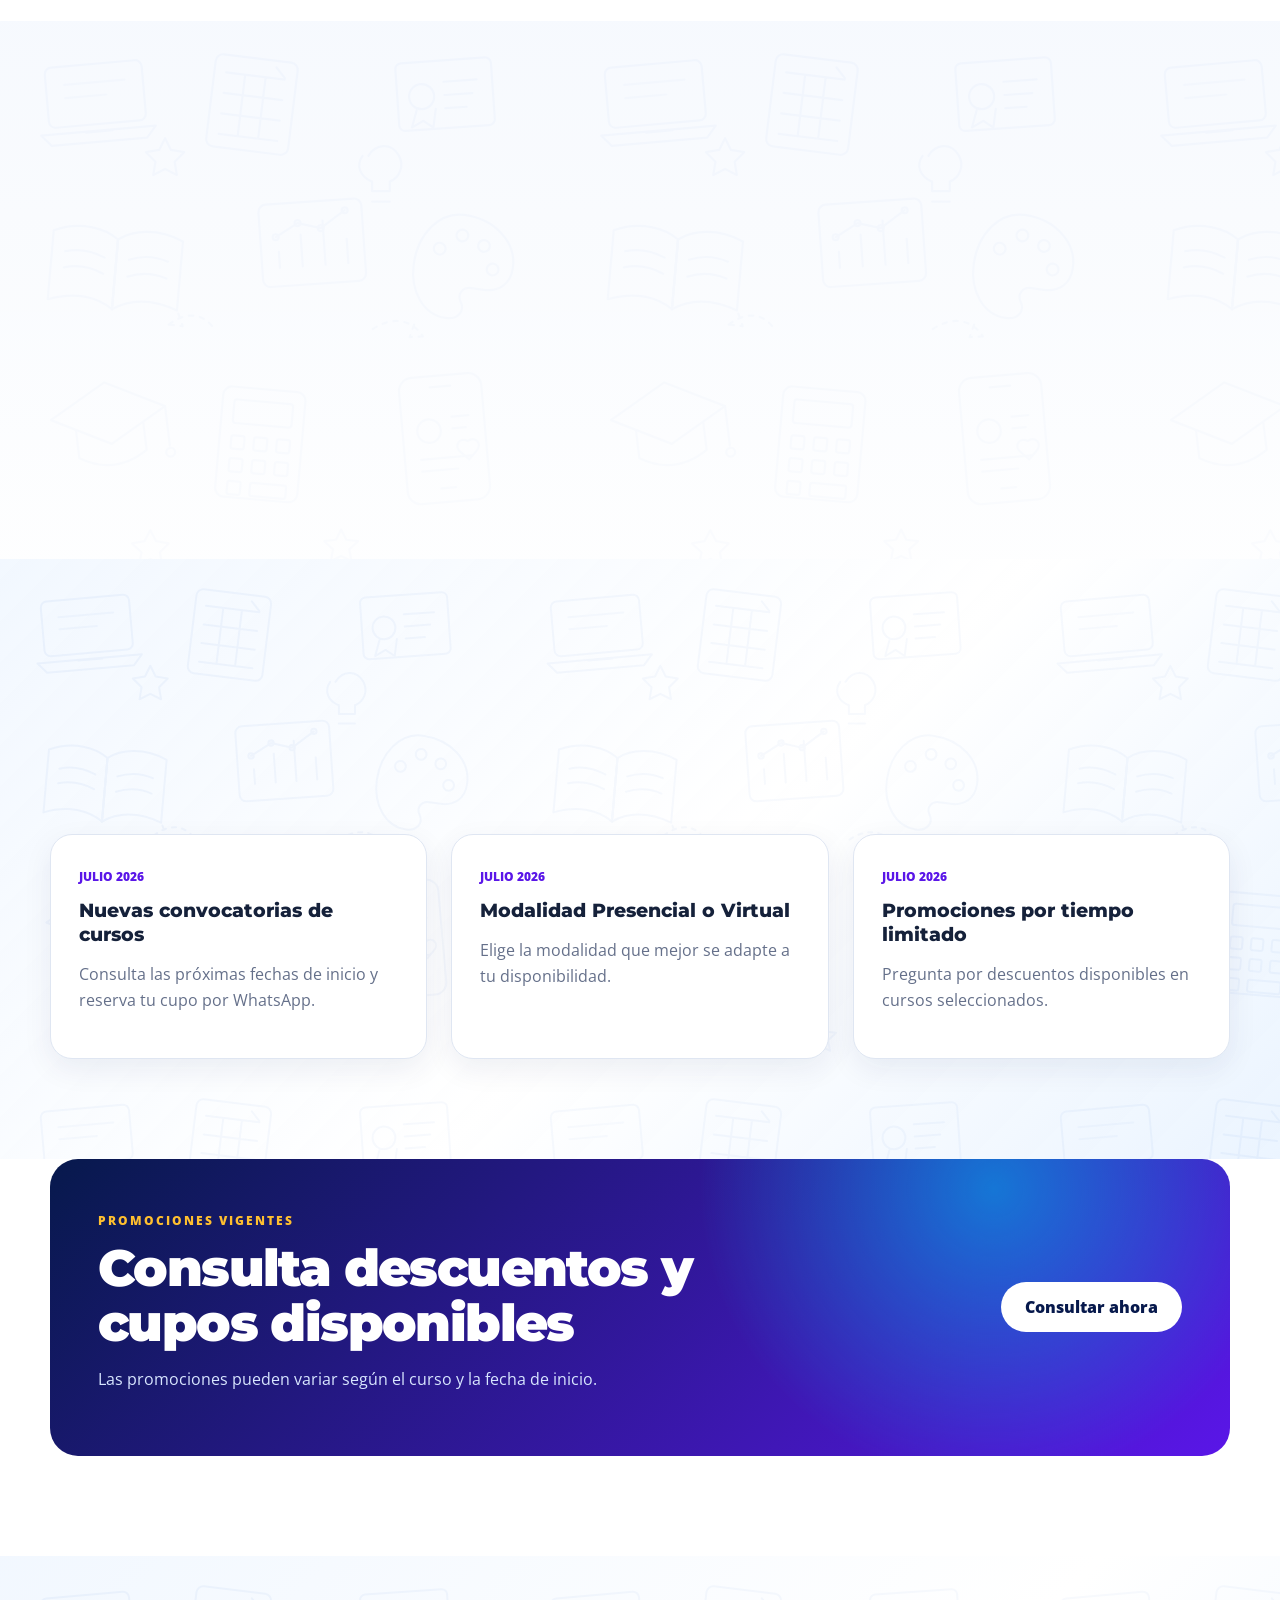
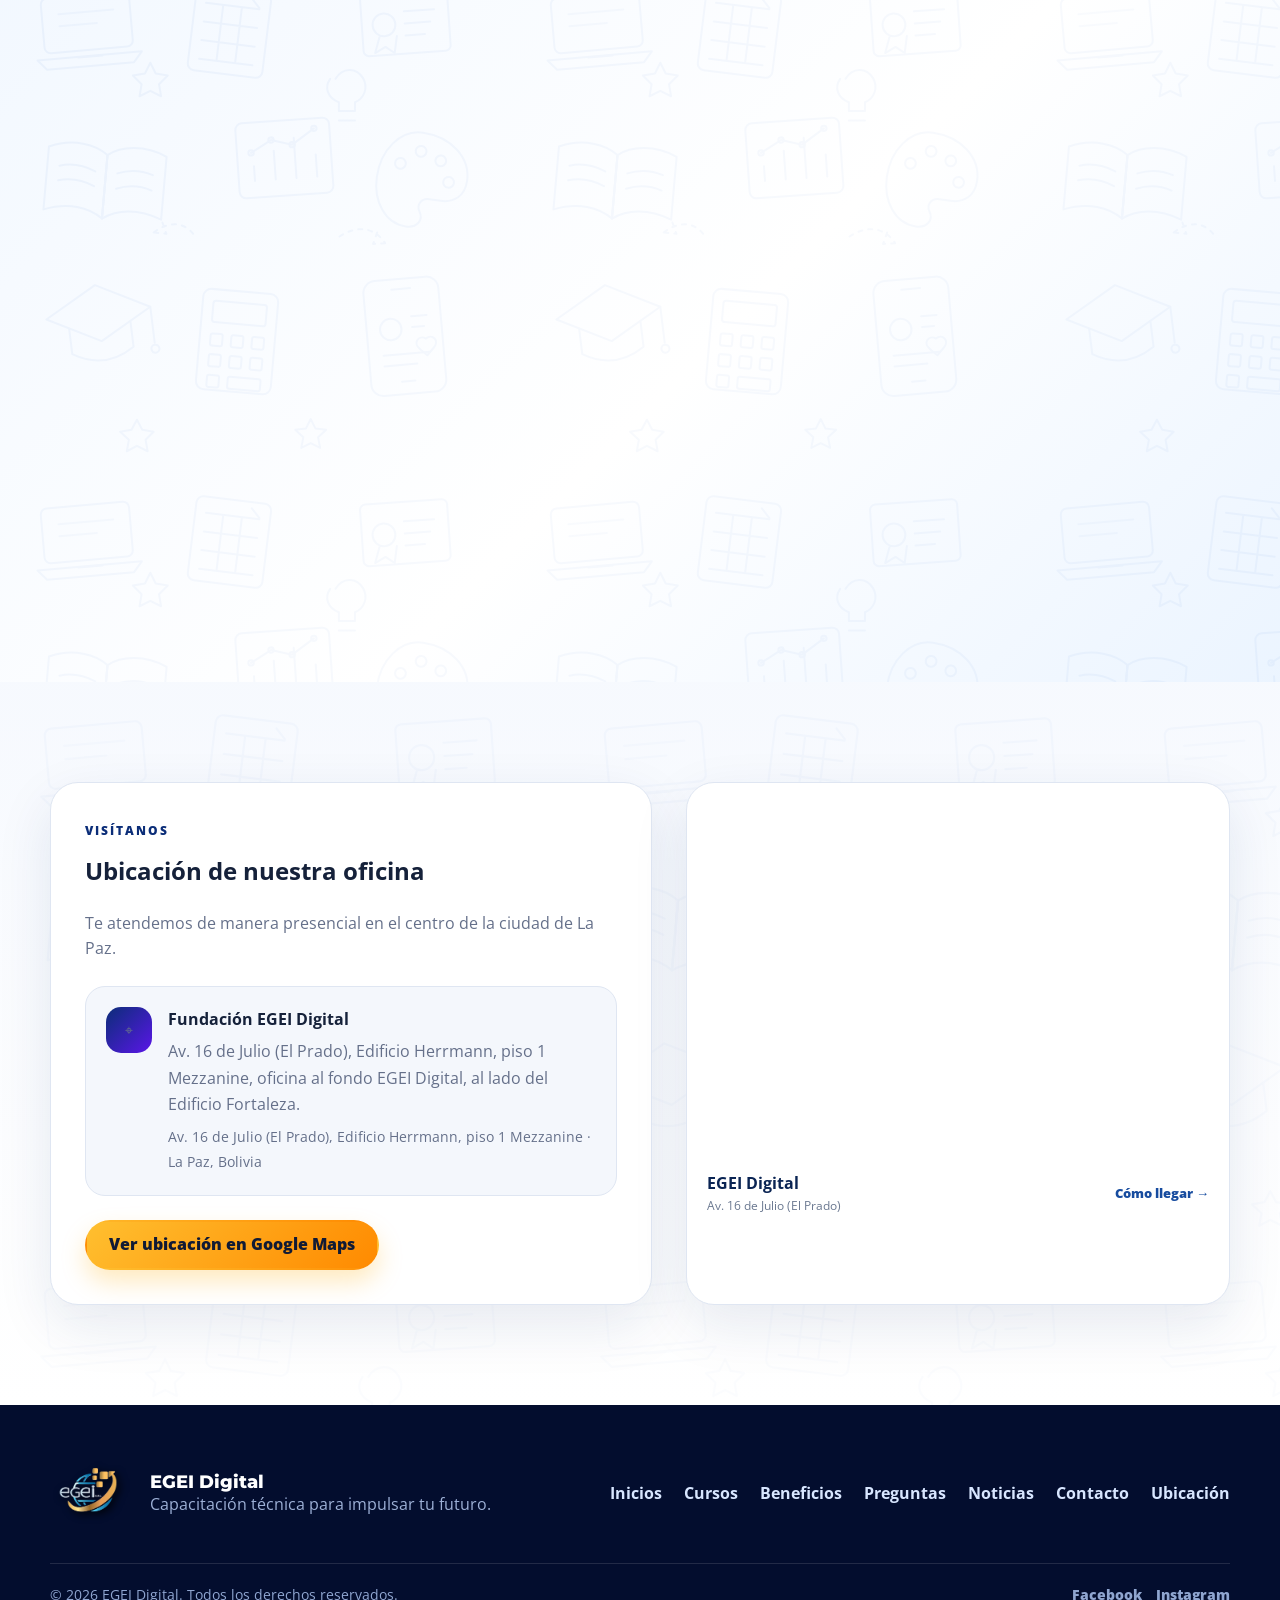
==== commit 738fae3f: "Add files via upload" ====
--- a/index.html
+++ b/index.html
@@ -178,7 +178,7 @@
 </article>
 <article class="course-card course-card-v6 reveal course-story-card" data-category="tecnico">
 <div class="course-media course-story-media"><img alt="Curso de Ensamblaje de Computadoras" loading="lazy" src="assets/images/cursos/ensamblaje.webp"/><span class="course-badge badge-new">Práctico</span><span class="course-mode">Presencial o Virtual</span></div>
-<div class="course-body course-story-content"><div class="course-meta"><span>1 mes</span><span>Inscripción abierta</span></div><h3>Ensamblaje de Computadoras</h3><p>Hardware, instalación de software, optimización y mantenimiento.</p><div class="course-actions"><button class="btn btn-small btn-course-secondary course-info" data-course="Ensamblaje de Computadoras" type="button">Ver materias</button><button class="btn btn-small" data-course="Ensamblaje de Computadoras" data-enroll-open="" type="button">Inscribirme</button></div></div>
+<div class="course-body course-story-content"><div class="course-meta"><span>1 mes</span><span>Inscripción abierta</span></div><h3>Ensamblaje de Computadoras</h3><p>Hardware, instalación de software, optimización y mantenimiento.</p><div class="course-actions"><a class="btn btn-small btn-course-secondary" href="revista-ensamblaje/" aria-label="Abrir revista digital del curso de Ensamblaje de Computadoras">Ver materias</a><button class="btn btn-small" data-course="Ensamblaje de Computadoras" data-enroll-open="" type="button">Inscribirme</button></div></div>
 </article>
 <article class="course-card course-card-v6 reveal course-story-card" data-category="administrativo">
 <div class="course-media course-story-media"><img alt="Curso de Secretariado Comercial Administrativo" loading="lazy" src="assets/images/cursos/secretariado.webp"/><span class="course-badge">Área administrativa</span><span class="course-mode">Presencial o Virtual</span></div>
